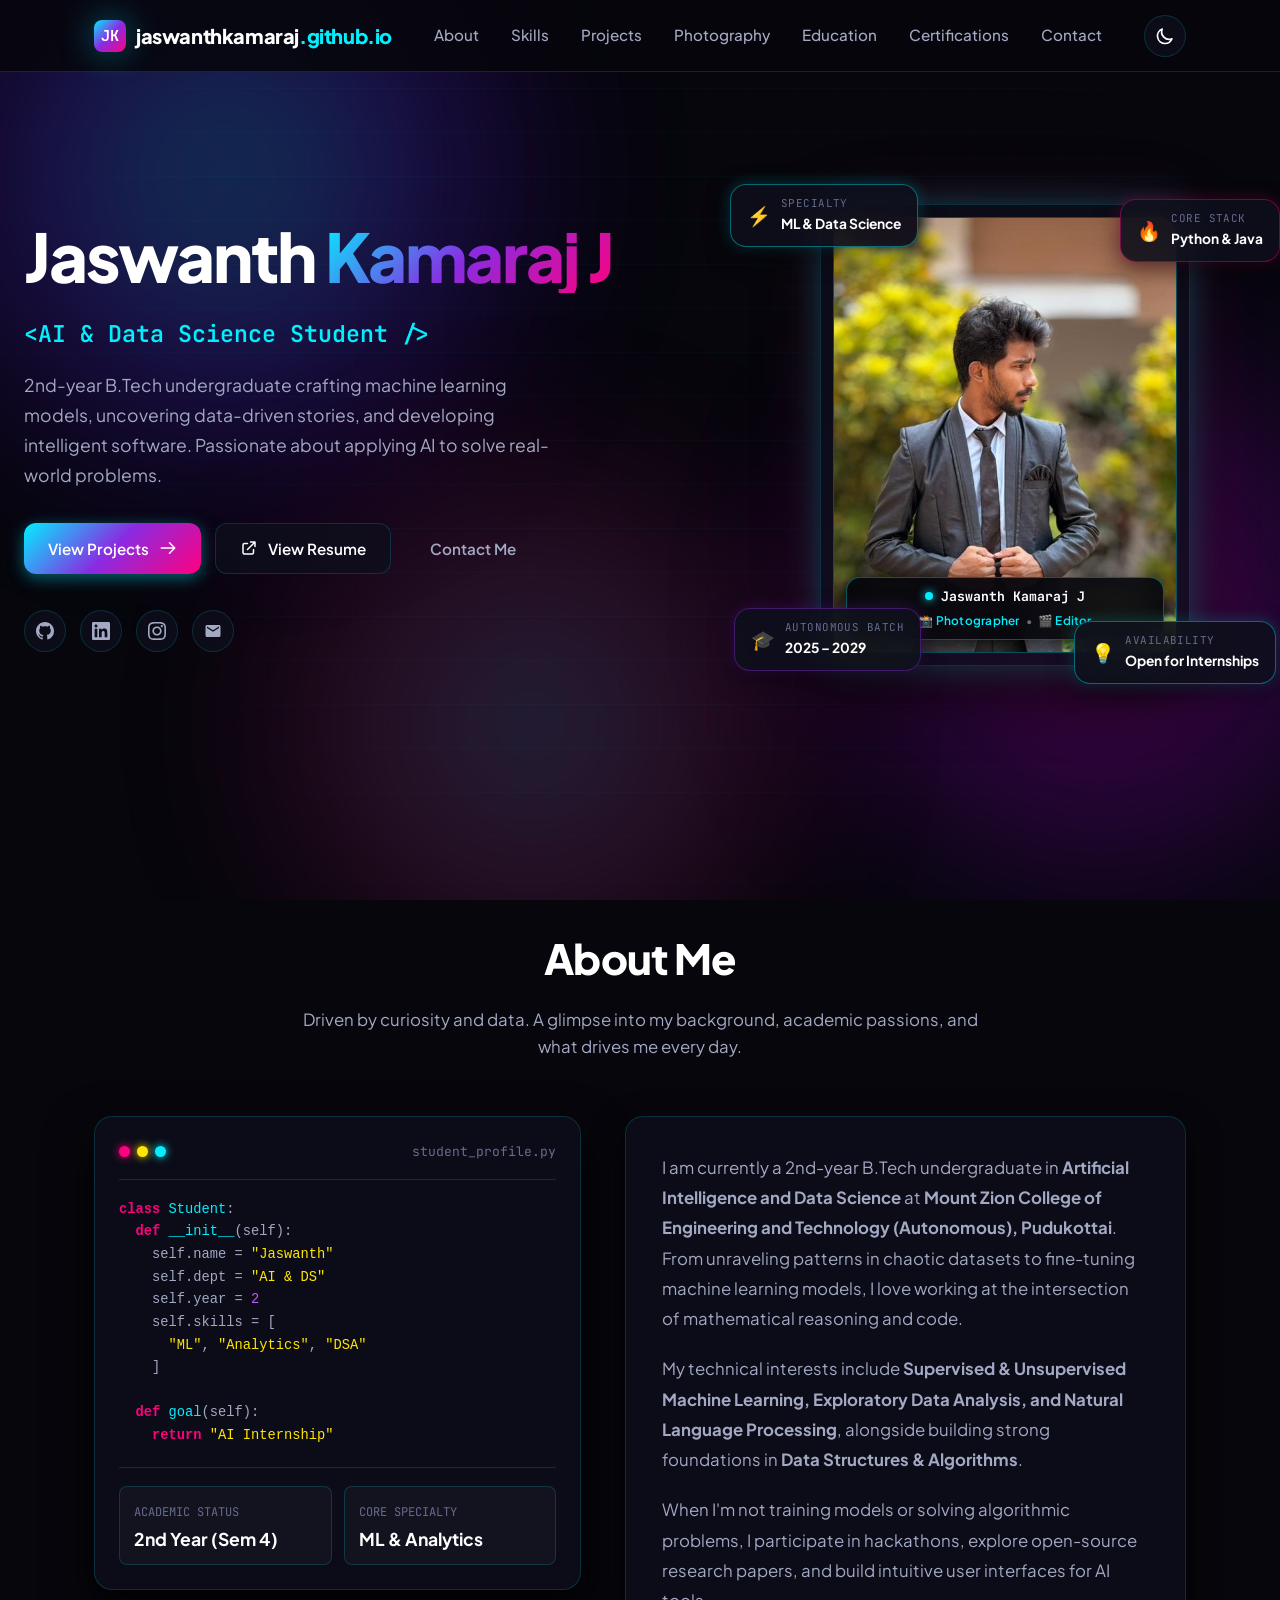
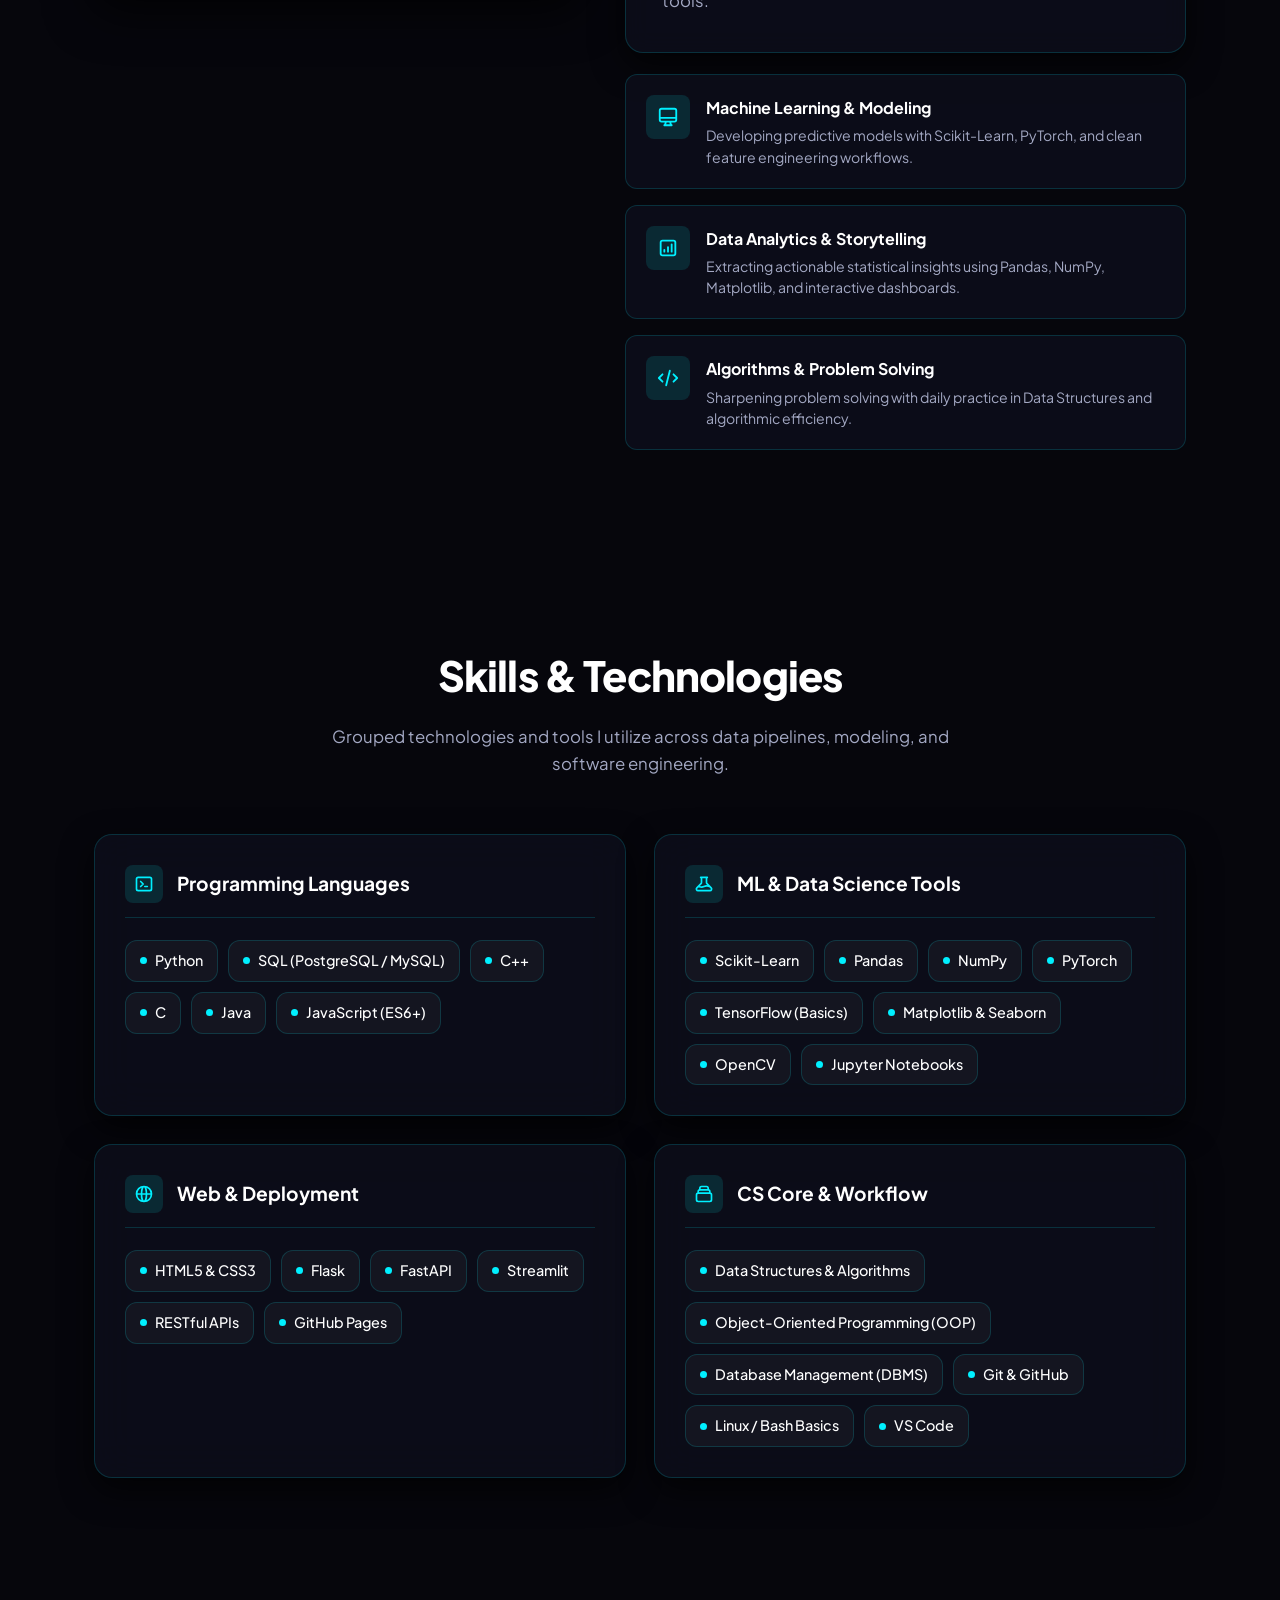
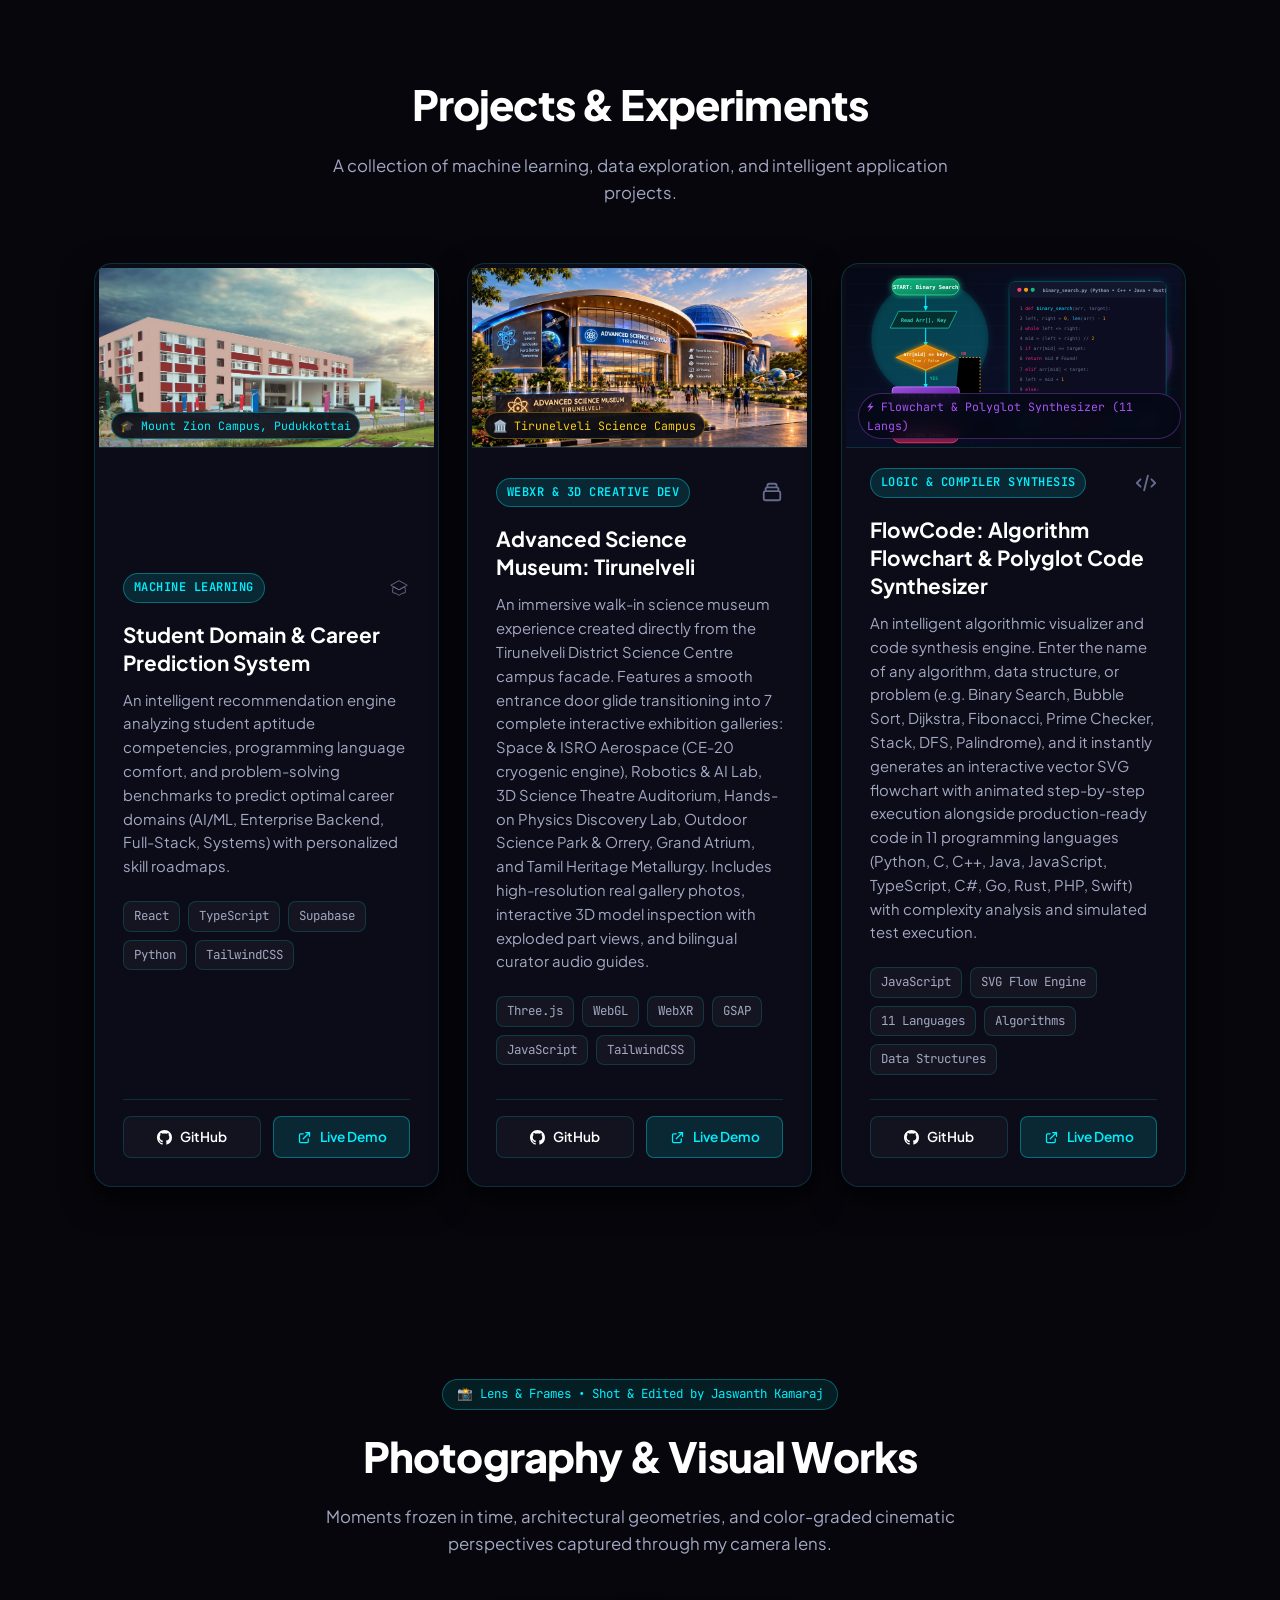
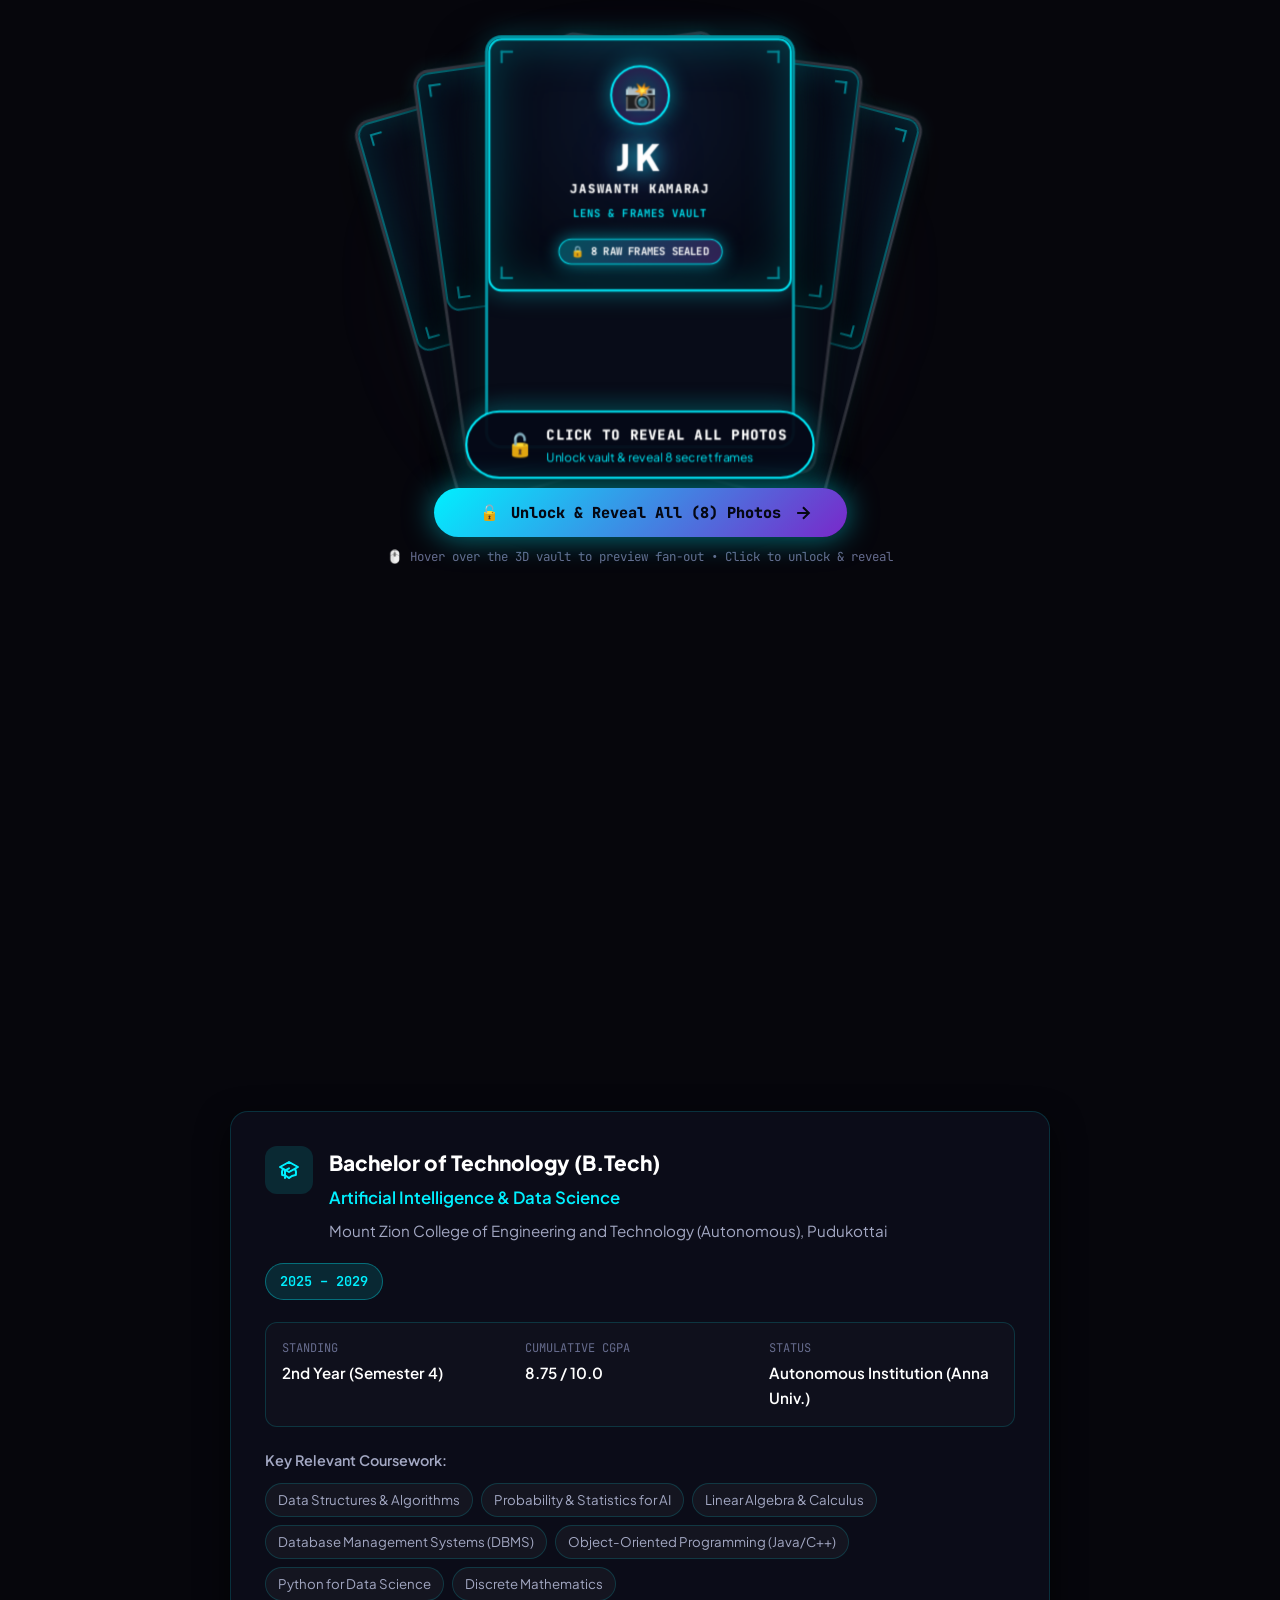
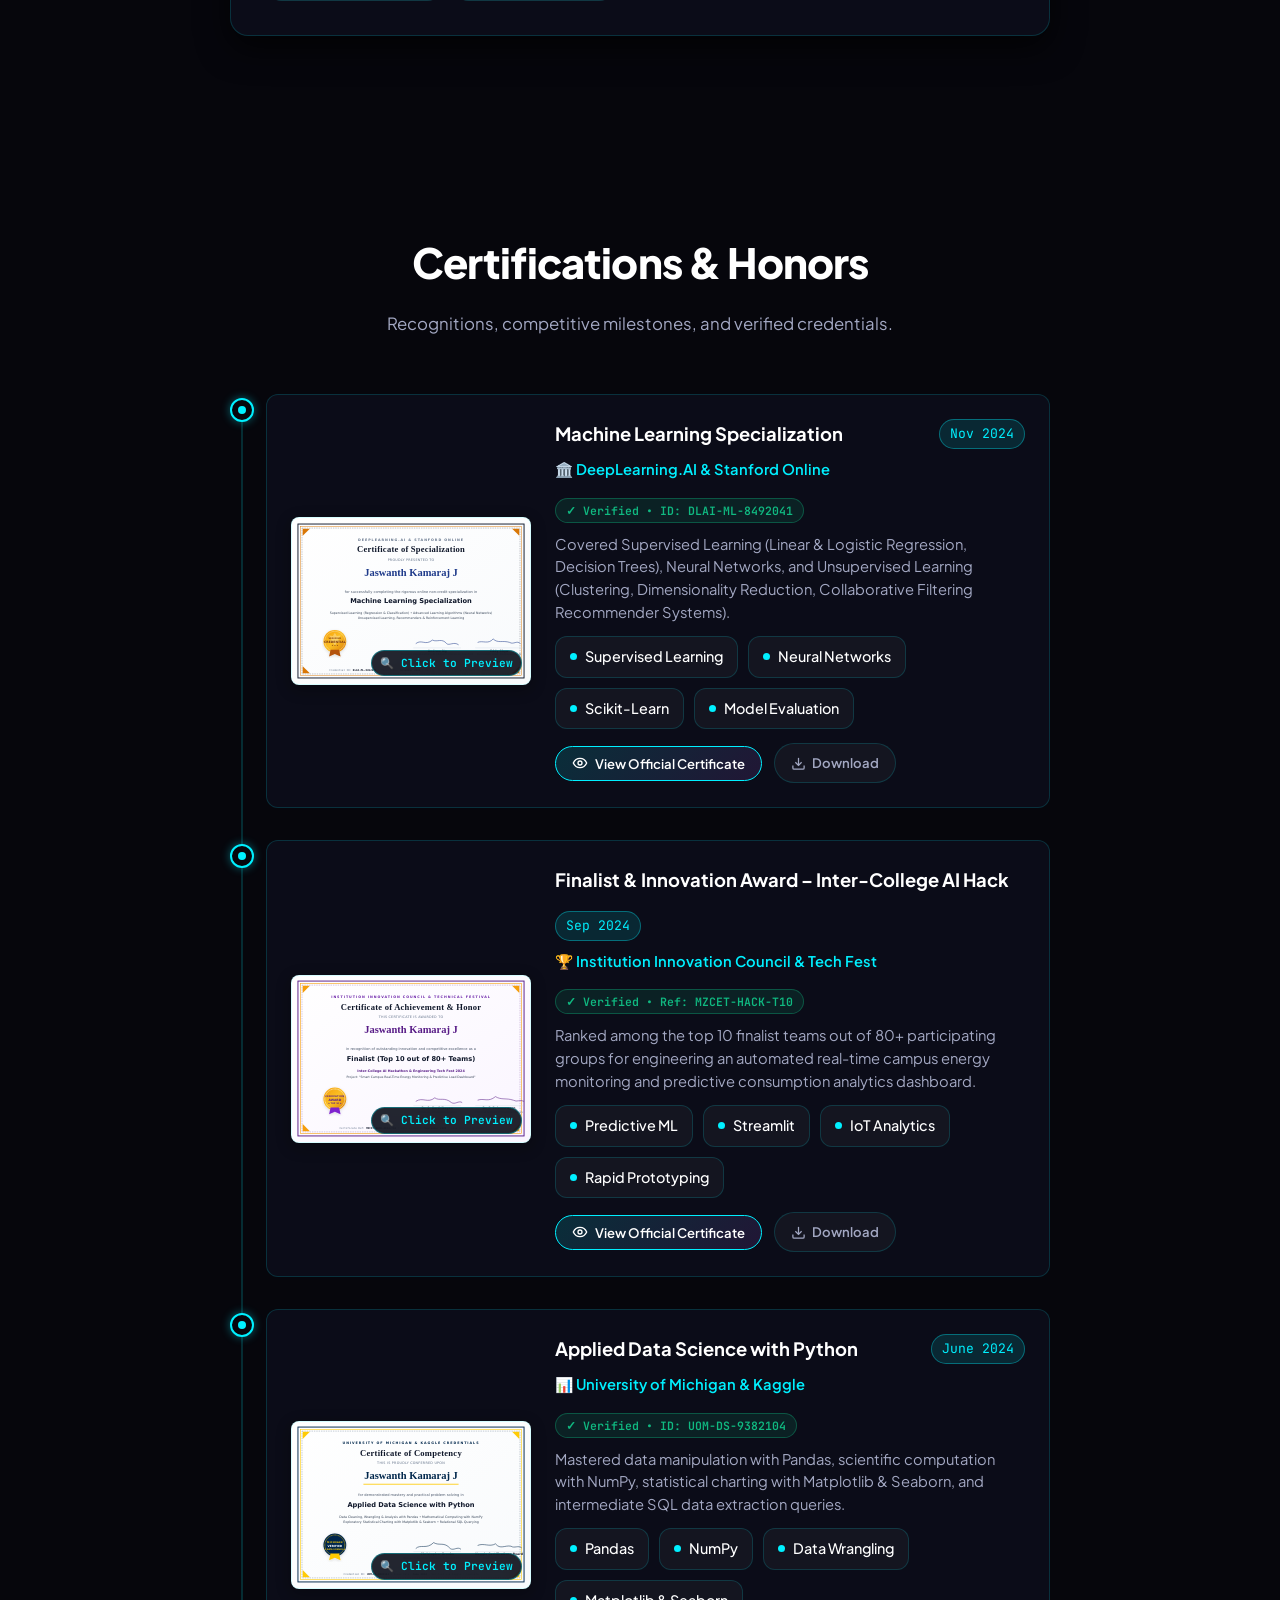
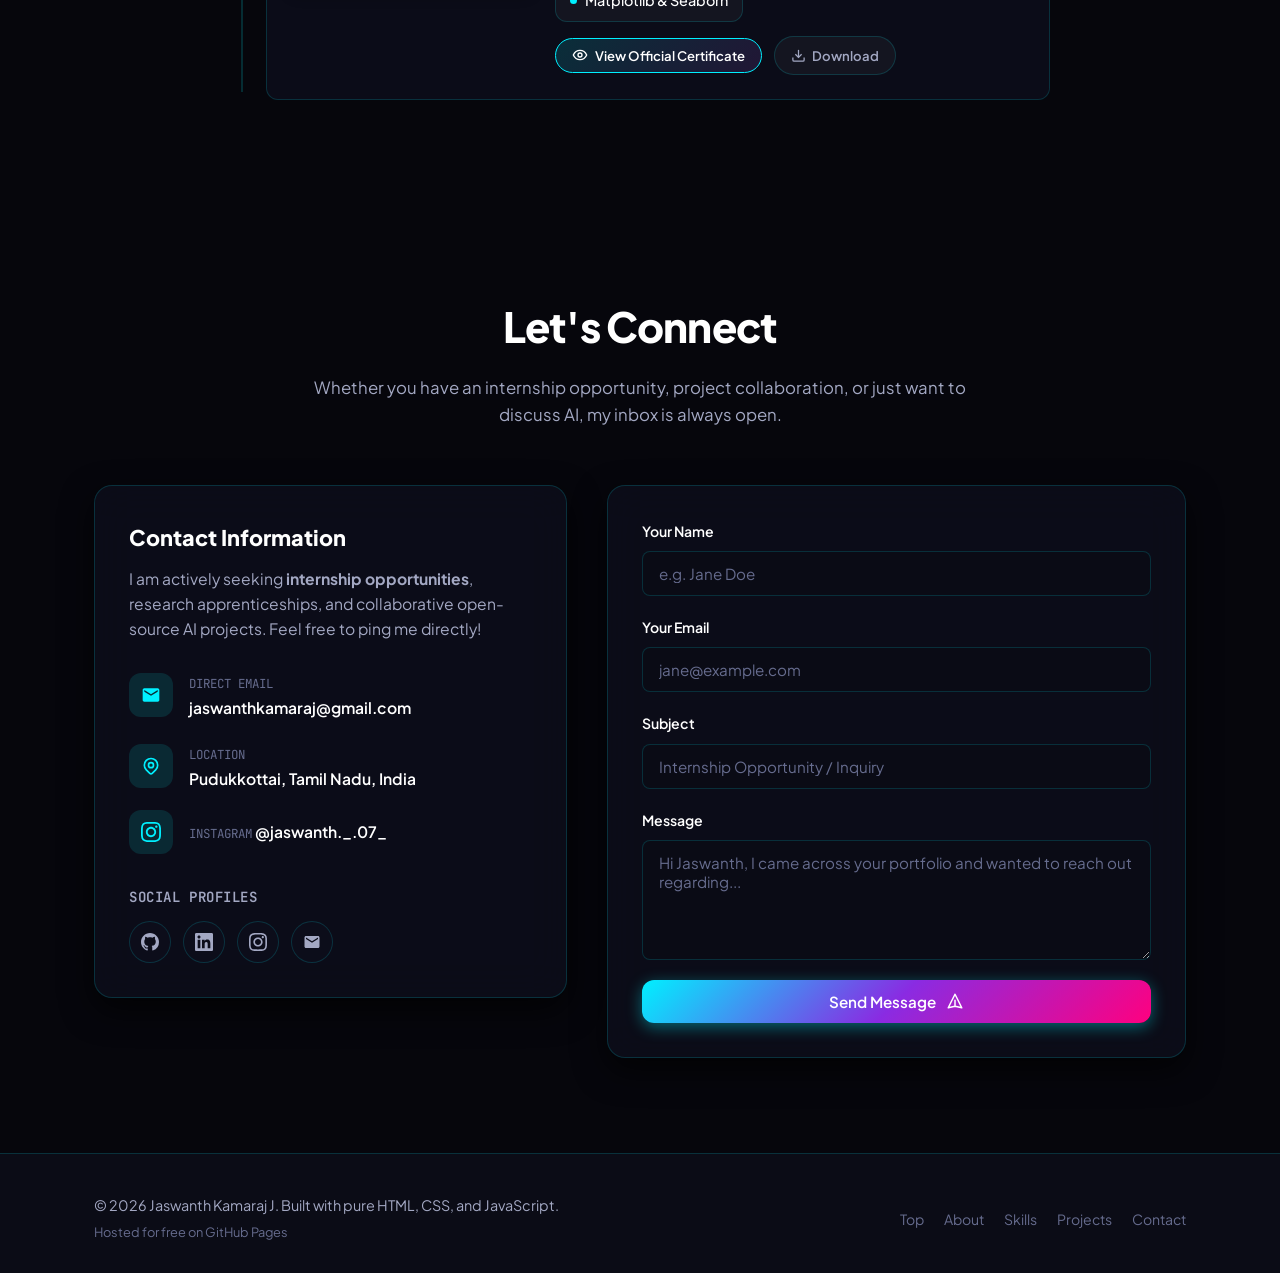
==== index.html @ 2cfa7772 "Update hero section: remove system online status tag and update profile badge to Python & Java" ====
<!DOCTYPE html>
<html lang="en" data-theme="dark">
<head>
  <!-- ===================================================================
       SEO & META INFORMATION
       <!-- EDIT: Update title, meta description, and author with your details -->
  <!-- =================================================================== -->
  <meta charset="UTF-8">
  <meta name="viewport" content="width=device-width, initial-scale=1.0">
  <meta http-equiv="X-UA-Compatible" content="ie=edge">

  <!-- EDIT: Change to your name and tagline -->
  <title>Jaswanth Kamaraj J | AI & Data Science Student Portfolio</title>
  <meta name="description" content="Portfolio of Jaswanth Kamaraj J, 2nd-year B.Tech Artificial Intelligence and Data Science student passionate about Machine Learning, Data Analytics, and Intelligent Software.">
  <meta name="keywords" content="AI, Data Science, Machine Learning, Portfolio, B.Tech Student, Python, Deep Learning, Jaswanth Kamaraj J">
  <meta name="author" content="Jaswanth Kamaraj J">

  <!-- Open Graph / Facebook / LinkedIn (Preview cards when shared) -->
  <meta property="og:type" content="website">
  <!-- EDIT: Replace with your actual GitHub Pages URL: https://<username>.github.io -->
  <meta property="og:url" content="https://jaswanthkamaraj.github.io/">
  <meta property="og:title" content="Jaswanth Kamaraj J | AI & Data Science Student Portfolio">
  <meta property="og:description" content="2nd-year B.Tech AI & Data Science student building machine learning models, exploratory data analytics, and intelligent solutions.">
  <meta property="og:image" content="favicon.svg">

  <!-- Twitter Card -->
  <meta name="twitter:card" content="summary_large_image">
  <meta name="twitter:title" content="Jaswanth Kamaraj J | AI & Data Science Student Portfolio">
  <meta name="twitter:description" content="2nd-year B.Tech AI & Data Science student portfolio featuring machine learning projects, skills, and coursework.">

  <!-- Favicon -->
  <link rel="icon" type="image/svg+xml" href="favicon.svg">

  <!-- Google Fonts: Plus Jakarta Sans & JetBrains Mono -->
  <link rel="preconnect" href="https://fonts.googleapis.com">
  <link rel="preconnect" href="https://fonts.gstatic.com" crossorigin>
  <link href="https://fonts.googleapis.com/css2?family=JetBrains+Mono:wght@400;500;600&family=Plus+Jakarta+Sans:wght@400;500;600;700;800&display=swap" rel="stylesheet">

  <!-- Custom Stylesheet -->
  <link rel="stylesheet" href="style.css">
</head>
<body>

  <!-- Ambient Cosmic Aurora Glow Mesh -->
  <div class="aurora-ambient-container" aria-hidden="true">
    <div class="aurora-orb aurora-orb-1"></div>
    <div class="aurora-orb aurora-orb-2"></div>
    <div class="aurora-orb aurora-orb-3"></div>
    <div class="cosmic-grid-overlay"></div>
  </div>

  <!-- ===================================================================
       STICKY NAVBAR
       =================================================================== -->
  <header class="header" id="navbar">
    <div class="container nav-container">
      <!-- Brand logo -->
      <a href="#hero" class="brand-logo" aria-label="Jaswanth Kamaraj Portfolio Home">
        <span class="brand-icon">JK</span>
        <span>jaswanthkamaraj<span class="brand-dot">.github.io</span></span>
      </a>

      <!-- Desktop Navigation Menu -->
      <nav>
        <ul class="nav-menu" id="navMenu">
          <li><a href="#about" class="nav-link">About</a></li>
          <li><a href="#skills" class="nav-link">Skills</a></li>
          <li><a href="#projects" class="nav-link">Projects</a></li>
          <li><a href="#photography" class="nav-link">Photography</a></li>
          <li><a href="#education" class="nav-link">Education</a></li>
          <li><a href="#certifications" class="nav-link">Certifications</a></li>
          <li><a href="#contact" class="nav-link">Contact</a></li>
        </ul>
      </nav>

      <!-- Theme Toggle & Mobile Hamburger -->
      <div class="nav-actions">
        <!-- Light / Dark Mode Toggle Button -->
        <button id="themeToggle" class="theme-toggle" aria-label="Toggle light or dark theme" title="Toggle theme">
          <!-- Moon Icon (Visible in dark mode) -->
          <svg class="icon-moon" xmlns="http://www.w3.org/2000/svg" fill="none" viewBox="0 0 24 24" stroke="currentColor">
            <path stroke-linecap="round" stroke-linejoin="round" stroke-width="2" d="M20.354 15.354A9 9 0 018.646 3.646 9.003 9.003 0 0012 21a9.003 9.003 0 008.354-5.646z" />
          </svg>
          <!-- Sun Icon (Visible in light mode) -->
          <svg class="icon-sun" xmlns="http://www.w3.org/2000/svg" fill="none" viewBox="0 0 24 24" stroke="currentColor">
            <path stroke-linecap="round" stroke-linejoin="round" stroke-width="2" d="M12 3v1m0 16v1m9-9h-1M4 12H3m15.364 6.364l-.707-.707M6.343 6.343l-.707-.707m12.728 0l-.707.707M6.343 17.657l-.707.707M16 12a4 4 0 11-8 0 4 4 0 018 0z" />
          </svg>
        </button>

        <!-- Mobile Menu Hamburger Button -->
        <button id="mobileMenuBtn" class="mobile-toggle" aria-label="Toggle navigation menu" aria-expanded="false">
          <svg xmlns="http://www.w3.org/2000/svg" fill="none" viewBox="0 0 24 24" stroke="currentColor">
            <path stroke-linecap="round" stroke-linejoin="round" stroke-width="2" d="M4 6h16M4 12h16m-7 6h7" />
          </svg>
        </button>
      </div>
    </div>
  </header>

  <!-- ===================================================================
       1. HERO SECTION
       =================================================================== -->
  <main>
    <section class="section hero" id="hero">
      <div class="container hero-grid">
        
        <!-- Left Column: Hero Content -->
        <div class="hero-content reveal">
          <!-- Greeting Header -->
          <div class="hero-name-group">
            <h1 class="hero-name">Jaswanth <span class="gradient-text">Kamaraj J</span></h1>
          </div>

          <!-- Tagline -->
          <p class="hero-tagline">&lt;AI &amp; Data Science Student /&gt;</p>

          <!-- EDIT: Short introductory text (2-3 lines) -->
          <p class="hero-desc">
            2nd-year B.Tech undergraduate crafting machine learning models, uncovering data-driven stories, and developing intelligent software. Passionate about applying AI to solve real-world problems.
          </p>

          <!-- Call to Action Buttons -->
          <div class="hero-actions">
            <a href="#projects" class="btn btn-primary">
              View Projects
              <svg xmlns="http://www.w3.org/2000/svg" fill="none" viewBox="0 0 24 24" stroke="currentColor">
                <path stroke-linecap="round" stroke-linejoin="round" stroke-width="2" d="M14 5l7 7m0 0l-7 7m7-7H3" />
              </svg>
            </a>

            <!-- Open resume directly in browser -->
            <a href="resume.pdf" class="btn btn-secondary" target="_blank" rel="noopener noreferrer">
              <svg xmlns="http://www.w3.org/2000/svg" fill="none" viewBox="0 0 24 24" stroke="currentColor">
                <path stroke-linecap="round" stroke-linejoin="round" stroke-width="2" d="M10 6H6a2 2 0 00-2 2v10a2 2 0 002 2h10a2 2 0 002-2v-4M14 4h6m0 0v6m0-6L10 14" />
              </svg>
              View Resume
            </a>

            <a href="#contact" class="btn btn-ghost">
              Contact Me
            </a>
          </div>

          <!-- Quick Social Links with Icons -->
          <div class="hero-socials">
            <!-- EDIT: Replace with your GitHub profile URL -->
            <a href="https://github.com/JaswanthKamaraj" target="_blank" rel="noopener noreferrer" class="social-link" title="GitHub Profile" aria-label="GitHub">
              <svg viewBox="0 0 24 24" fill="currentColor">
                <path d="M12 0C5.37 0 0 5.37 0 12c0 5.31 3.435 9.795 8.205 11.385.6.105.825-.255.825-.57 0-.285-.015-1.23-.015-2.235-3.015.555-3.795-.735-4.035-1.41-.135-.345-.72-1.41-1.23-1.695-.42-.225-1.02-.78-.015-.795.945-.015 1.62.87 1.845 1.23 1.08 1.815 2.805 1.305 3.495.99.105-.78.42-1.305.765-1.605-2.67-.3-5.46-1.335-5.46-5.925 0-1.305.465-2.385 1.23-3.225-.12-.3-.54-1.53.12-3.18 0 0 1.005-.315 3.3 1.23.96-.27 1.98-.405 3-.405s2.04.135 3 .405c2.295-1.56 3.3-1.23 3.3-1.23.66 1.65.24 2.88.12 3.18.765.84 1.23 1.905 1.23 3.225 0 4.605-2.805 5.625-5.475 5.925.435.375.81 1.095.81 2.22 0 1.605-.015 2.895-.015 3.3 0 .315.225.69.825.57A12.02 12.02 0 0024 12c0-6.63-5.37-12-12-12z"/>
              </svg>
            </a>

            <!-- EDIT: Replace with your LinkedIn profile URL -->
            <a href="https://linkedin.com/in/jaswanthkamaraj" target="_blank" rel="noopener noreferrer" class="social-link" title="LinkedIn Profile" aria-label="LinkedIn">
              <svg viewBox="0 0 24 24" fill="currentColor">
                <path d="M20.447 20.452h-3.554v-5.569c0-1.328-.027-3.037-1.852-3.037-1.853 0-2.136 1.445-2.136 2.939v5.667H9.351V9h3.414v1.561h.046c.477-.9 1.637-1.85 3.37-1.85 3.601 0 4.267 2.37 4.267 5.455v6.286zM5.337 7.433c-1.144 0-2.063-.926-2.063-2.065 0-1.138.92-2.063 2.063-2.063 1.14 0 2.064.925 2.064 2.063 0 1.139-.925 2.065-2.064 2.065zm1.782 13.019H3.555V9h3.564v11.452zM22.225 0H1.771C.792 0 0 .774 0 1.729v20.542C0 23.227.792 24 1.771 24h20.451c.979 0 1.778-.773 1.778-1.729V1.73C24 .774 23.205 0 22.225 0z"/>
              </svg>
            </a>

            <!-- Instagram Profile -->
            <a href="https://instagram.com/jaswanth._.07_" target="_blank" rel="noopener noreferrer" class="social-link" title="Instagram Profile" aria-label="Instagram">
              <svg viewBox="0 0 24 24" fill="currentColor">
                <path d="M12 2.163c3.204 0 3.584.012 4.85.07 3.252.148 4.771 1.691 4.919 4.919.058 1.265.069 1.645.069 4.849 0 3.205-.012 3.584-.069 4.849-.149 3.225-1.664 4.771-4.919 4.919-1.266.058-1.644.07-4.85.07-3.204 0-3.584-.012-4.849-.07-3.26-.149-4.771-1.699-4.919-4.92-.058-1.265-.07-1.644-.07-4.849 0-3.204.013-3.583.07-4.849.149-3.227 1.664-4.771 4.919-4.919 1.266-.057 1.645-.069 4.849-.069zm0-2.163c-3.259 0-3.667.014-4.947.072-4.358.2-6.78 2.618-6.98 6.98-.059 1.281-.073 1.689-.073 4.948 0 3.259.014 3.668.072 4.948.2 4.358 2.618 6.78 6.98 6.98 1.281.058 1.689.072 4.948.072 3.259 0 3.668-.014 4.948-.072 4.354-.2 6.782-2.618 6.979-6.98.059-1.28.073-1.689.073-4.948 0-3.259-.014-3.667-.072-4.947-.196-4.354-2.617-6.78-6.979-6.98-1.281-.059-1.69-.073-4.949-.073zm0 5.838c-3.403 0-6.162 2.759-6.162 6.162s2.759 6.163 6.162 6.163 6.162-2.759 6.162-6.163c0-3.403-2.759-6.162-6.162-6.162zm0 10.162c-2.209 0-4-1.79-4-4 0-2.209 1.791-4 4-4s4 1.791 4 4c0 2.21-1.791 4-4 4zm6.406-11.845c-.796 0-1.441.645-1.441 1.44s.645 1.44 1.441 1.44c.795 0 1.439-.645 1.439-1.44s-.644-1.44-1.439-1.44z"/>
              </svg>
            </a>

            <!-- Quick email link -->
            <a href="mailto:jaswanthkamaraj@gmail.com" class="social-link" title="Send Email" aria-label="Email">
              <svg viewBox="0 0 24 24" fill="currentColor">
                <path d="M20 4H4c-1.1 0-1.99.9-1.99 2L2 18c0 1.1.9 2 2 2h16c1.1 0 2-.9 2-2V6c0-1.1-.9-2-2-2zm0 4l-8 5-8-5V6l8 5 8-5v2z"/>
              </svg>
            </a>
          </div>
        </div>

        <!-- Right Column: 3D Portrait Showcase with Floating Badges -->
        <div class="hero-visual reveal reveal-delay-2">
          <div class="hero-showcase-container" id="heroShowcase">
            
            <!-- Floating Badge: Top Left -->
            <div class="floating-badge badge-top-left">
              <span class="badge-icon">⚡</span>
              <div class="badge-content">
                <span class="badge-sub">Specialty</span>
                <span class="badge-main">ML &amp; Data Science</span>
              </div>
            </div>

            <!-- Floating Badge: Top Right -->
            <div class="floating-badge badge-top-right">
              <span class="badge-icon">🔥</span>
              <div class="badge-content">
                <span class="badge-sub">Core Stack</span>
                <span class="badge-main">Python &amp; Java</span>
              </div>
            </div>

            <!-- Main 3D Portrait Card -->
            <div class="showcase-portrait-card spotlight-card" id="portraitCard">
              <div class="showcase-photo-frame">
                <img src="profile.jpg" alt="Jaswanth Kamaraj J" class="showcase-portrait-img" onerror="this.onerror=null; this.src='profile.svg';">
                <div class="cyber-scanline"></div>
                <div class="showcase-photo-overlay">
                  <div class="showcase-caption">
                    <div class="showcase-caption-top">
                      <span class="cyber-status-led"></span>
                      <span>Jaswanth Kamaraj J</span>
                    </div>
                    <div class="showcase-caption-roles">
                      <span>📸 Photographer</span>
                      <span class="role-dot">•</span>
                      <span>🎬 Editor</span>
                    </div>
                  </div>
                </div>
              </div>
            </div>

            <!-- Floating Badge: Bottom Left -->
            <div class="floating-badge badge-bottom-left">
              <span class="badge-icon">🎓</span>
              <div class="badge-content">
                <span class="badge-sub">Autonomous Batch</span>
                <span class="badge-main">2025 – 2029</span>
              </div>
            </div>

            <!-- Floating Badge: Bottom Right -->
            <div class="floating-badge badge-bottom-right">
              <span class="badge-icon">💡</span>
              <div class="badge-content">
                <span class="badge-sub">Availability</span>
                <span class="badge-main">Open for Internships</span>
              </div>
            </div>

          </div>
        </div>

      </div>
    </section>

    <!-- ===================================================================
         2. ABOUT SECTION
         =================================================================== -->
    <section class="section" id="about">
      <div class="container">
        
        <div class="section-header reveal">
          <h2 class="section-title">About Me</h2>
          <p class="section-subtitle">Driven by curiosity and data. A glimpse into my background, academic passions, and what drives me every day.</p>
        </div>

        <div class="about-grid">
          <!-- Left: Interactive AI Terminal & Academic Profile -->
          <div class="about-terminal-card spotlight-card reveal">
            <div class="card-topbar">
              <div class="card-dots">
                <span></span>
                <span></span>
                <span></span>
              </div>
              <span class="card-title-bar">student_profile.py</span>
            </div>

            <!-- Stylized Code Snippet -->
            <pre class="code-preview"><code><span class="keyword">class</span> <span class="function">Student</span>:
  <span class="keyword">def</span> <span class="function">__init__</span>(self):
    self.name = <span class="string">"Jaswanth"</span>
    self.dept = <span class="string">"AI &amp; DS"</span>
    self.year = <span class="number">2</span>
    self.skills = [
      <span class="string">"ML"</span>, <span class="string">"Analytics"</span>, <span class="string">"DSA"</span>
    ]
  
  <span class="keyword">def</span> <span class="function">goal</span>(self):
    <span class="keyword">return</span> <span class="string">"AI Internship"</span></code></pre>

            <!-- Quick Metrics Grid -->
            <div class="quick-stats-grid">
              <div class="quick-stat-box">
                <span class="stat-label">Academic Status</span>
                <p class="stat-value">2nd Year (Sem 4)</p>
              </div>
              <div class="quick-stat-box">
                <span class="stat-label">Core Specialty</span>
                <p class="stat-value">ML &amp; Analytics</p>
              </div>
            </div>
          </div>

          <!-- Right: Narrative Content -->
          <div class="about-content-col">
            <div class="about-card spotlight-card reveal reveal-delay-1">
              <p class="about-text">
                I am currently a 2nd-year B.Tech undergraduate in <strong>Artificial Intelligence and Data Science</strong> at <strong>Mount Zion College of Engineering and Technology (Autonomous), Pudukottai</strong>. From unraveling patterns in chaotic datasets to fine-tuning machine learning models, I love working at the intersection of mathematical reasoning and code.
              </p>
              <p class="about-text">
                My technical interests include <strong>Supervised & Unsupervised Machine Learning, Exploratory Data Analysis, and Natural Language Processing</strong>, alongside building strong foundations in <strong>Data Structures & Algorithms</strong>.
              </p>
              <p class="about-text">
                When I'm not training models or solving algorithmic problems, I participate in hackathons, explore open-source research papers, and build intuitive user interfaces for AI tools.
              </p>
            </div>

          <!-- Right: Key Focus Highlights -->
          <div class="about-highlights reveal reveal-delay-2">
            
            <div class="highlight-box spotlight-card">
              <div class="highlight-icon">
                <svg xmlns="http://www.w3.org/2000/svg" fill="none" viewBox="0 0 24 24" stroke="currentColor">
                  <path stroke-linecap="round" stroke-linejoin="round" stroke-width="2" d="M9.75 17L9 20l-1 1h8l-1-1-.75-3M3 13h18M5 17h14a2 2 0 002-2V5a2 2 0 00-2-2H5a2 2 0 00-2 2v10a2 2 0 002 2z" />
                </svg>
              </div>
              <div>
                <h3 class="highlight-title">Machine Learning & Modeling</h3>
                <p class="highlight-desc">Developing predictive models with Scikit-Learn, PyTorch, and clean feature engineering workflows.</p>
              </div>
            </div>

            <div class="highlight-box spotlight-card">
              <div class="highlight-icon">
                <svg xmlns="http://www.w3.org/2000/svg" fill="none" viewBox="0 0 24 24" stroke="currentColor">
                  <path stroke-linecap="round" stroke-linejoin="round" stroke-width="2" d="M16 8v8m-4-5v5m-4-2v2m-2 4h12a2 2 0 002-2V6a2 2 0 00-2-2H6a2 2 0 00-2 2v12a2 2 0 002 2z" />
                </svg>
              </div>
              <div>
                <h3 class="highlight-title">Data Analytics & Storytelling</h3>
                <p class="highlight-desc">Extracting actionable statistical insights using Pandas, NumPy, Matplotlib, and interactive dashboards.</p>
              </div>
            </div>

            <div class="highlight-box spotlight-card">
              <div class="highlight-icon">
                <svg xmlns="http://www.w3.org/2000/svg" fill="none" viewBox="0 0 24 24" stroke="currentColor">
                  <path stroke-linecap="round" stroke-linejoin="round" stroke-width="2" d="M10 20l4-16m4 4l4 4-4 4M6 16l-4-4 4-4" />
                </svg>
              </div>
              <div>
                <h3 class="highlight-title">Algorithms & Problem Solving</h3>
                <p class="highlight-desc">Sharpening problem solving with daily practice in Data Structures and algorithmic efficiency.</p>
              </div>
            </div>

          </div>
        </div>
      </div>

      </div>
    </section>

    <!-- ===================================================================
         3. SKILLS SECTION (Grouped badges, progress-free)
         =================================================================== -->
    <section class="section" id="skills">
      <div class="container">
        
        <div class="section-header reveal">
          <h2 class="section-title">Skills & Technologies</h2>
          <p class="section-subtitle">Grouped technologies and tools I utilize across data pipelines, modeling, and software engineering.</p>
        </div>

        <div class="skills-grid">
          
          <!-- Category 1: Programming Languages -->
          <div class="skill-category-card spotlight-card reveal">
            <div class="category-header">
              <div class="category-icon">
                <svg xmlns="http://www.w3.org/2000/svg" fill="none" viewBox="0 0 24 24" stroke="currentColor">
                  <path stroke-linecap="round" stroke-linejoin="round" stroke-width="2" d="M8 9l3 3-3 3m5 0h3M5 20h14a2 2 0 002-2V6a2 2 0 00-2-2H5a2 2 0 00-2 2v12a2 2 0 002 2z" />
                </svg>
              </div>
              <h3 class="category-title">Programming Languages</h3>
            </div>
            <!-- EDIT: Add or remove language badges -->
            <div class="skill-badges">
              <span class="skill-badge"><span class="skill-dot"></span>Python</span>
              <span class="skill-badge"><span class="skill-dot"></span>SQL (PostgreSQL / MySQL)</span>
              <span class="skill-badge"><span class="skill-dot"></span>C++</span>
              <span class="skill-badge"><span class="skill-dot"></span>C</span>
              <span class="skill-badge"><span class="skill-dot"></span>Java</span>
              <span class="skill-badge"><span class="skill-dot"></span>JavaScript (ES6+)</span>
            </div>
          </div>

          <!-- Category 2: ML & Data Tools -->
          <div class="skill-category-card spotlight-card reveal reveal-delay-1">
            <div class="category-header">
              <div class="category-icon">
                <svg xmlns="http://www.w3.org/2000/svg" fill="none" viewBox="0 0 24 24" stroke="currentColor">
                  <path stroke-linecap="round" stroke-linejoin="round" stroke-width="2" d="M19.428 15.428a2 2 0 00-1.022-.547l-2.387-.477a6 6 0 00-3.86.517l-.318.158a6 6 0 01-3.86.517L6.05 15.21a2 2 0 00-1.806.547M8 4h8l-1 1v5.172a2 2 0 00.586 1.414l5 5c1.26 1.26.367 3.414-1.415 3.414H4.828c-1.782 0-2.674-2.154-1.414-3.414l5-5A2 2 0 009 10.172V5L8 4z" />
                </svg>
              </div>
              <h3 class="category-title">ML & Data Science Tools</h3>
            </div>
            <!-- EDIT: Add or remove ML/Data tool badges -->
            <div class="skill-badges">
              <span class="skill-badge"><span class="skill-dot"></span>Scikit-Learn</span>
              <span class="skill-badge"><span class="skill-dot"></span>Pandas</span>
              <span class="skill-badge"><span class="skill-dot"></span>NumPy</span>
              <span class="skill-badge"><span class="skill-dot"></span>PyTorch</span>
              <span class="skill-badge"><span class="skill-dot"></span>TensorFlow (Basics)</span>
              <span class="skill-badge"><span class="skill-dot"></span>Matplotlib & Seaborn</span>
              <span class="skill-badge"><span class="skill-dot"></span>OpenCV</span>
              <span class="skill-badge"><span class="skill-dot"></span>Jupyter Notebooks</span>
            </div>
          </div>

          <!-- Category 3: Web & Development -->
          <div class="skill-category-card spotlight-card reveal reveal-delay-2">
            <div class="category-header">
              <div class="category-icon">
                <svg xmlns="http://www.w3.org/2000/svg" fill="none" viewBox="0 0 24 24" stroke="currentColor">
                  <path stroke-linecap="round" stroke-linejoin="round" stroke-width="2" d="M21 12a9 9 0 01-9 9m9-9a9 9 0 00-9-9m9 9H3m9 9a9 9 0 01-9-9m9 9c1.657 0 3-4.03 3-9s-1.343-9-3-9m0 18c-1.657 0-3-4.03-3-9s1.343-9 3-9m-9 9a9 9 0 019-9" />
                </svg>
              </div>
              <h3 class="category-title">Web & Deployment</h3>
            </div>
            <!-- EDIT: Add or remove Web badges -->
            <div class="skill-badges">
              <span class="skill-badge"><span class="skill-dot"></span>HTML5 & CSS3</span>
              <span class="skill-badge"><span class="skill-dot"></span>Flask</span>
              <span class="skill-badge"><span class="skill-dot"></span>FastAPI</span>
              <span class="skill-badge"><span class="skill-dot"></span>Streamlit</span>
              <span class="skill-badge"><span class="skill-dot"></span>RESTful APIs</span>
              <span class="skill-badge"><span class="skill-dot"></span>GitHub Pages</span>
            </div>
          </div>

          <!-- Category 4: CS Core & Other Tools -->
          <div class="skill-category-card spotlight-card reveal reveal-delay-3">
            <div class="category-header">
              <div class="category-icon">
                <svg xmlns="http://www.w3.org/2000/svg" fill="none" viewBox="0 0 24 24" stroke="currentColor">
                  <path stroke-linecap="round" stroke-linejoin="round" stroke-width="2" d="M19 11H5m14 0a2 2 0 012 2v6a2 2 0 01-2 2H5a2 2 0 01-2-2v-6a2 2 0 012-2m14 0V9a2 2 0 00-2-2M5 11V9a2 2 0 012-2m0 0V5a2 2 0 012-2h6a2 2 0 012 2v2M7 7h10" />
                </svg>
              </div>
              <h3 class="category-title">CS Core & Workflow</h3>
            </div>
            <!-- EDIT: Add or remove Core badges -->
            <div class="skill-badges">
              <span class="skill-badge"><span class="skill-dot"></span>Data Structures & Algorithms</span>
              <span class="skill-badge"><span class="skill-dot"></span>Object-Oriented Programming (OOP)</span>
              <span class="skill-badge"><span class="skill-dot"></span>Database Management (DBMS)</span>
              <span class="skill-badge"><span class="skill-dot"></span>Git & GitHub</span>
              <span class="skill-badge"><span class="skill-dot"></span>Linux / Bash Basics</span>
              <span class="skill-badge"><span class="skill-dot"></span>VS Code</span>
            </div>
          </div>

        </div>

      </div>
    </section>

    <!-- ===================================================================
         4. PROJECTS SECTION (Card Grid with GitHub & Live Demo buttons)
         =================================================================== -->
    <section class="section" id="projects">
      <div class="container">
        
        <div class="section-header reveal">
          <h2 class="section-title">Projects & Experiments</h2>
          <p class="section-subtitle">A collection of machine learning, data exploration, and intelligent application projects.</p>
        </div>

        <div class="projects-grid">
          
          <!-- Project 1: Student Prediction Project -->
          <article class="project-card spotlight-card reveal" style="overflow: hidden;">
            <div style="margin: -24px -24px 20px -24px; position: relative; height: 180px; overflow: hidden; border-bottom: 1px solid var(--border-color);">
              <img src="mount-zion-college.webp" alt="Mount Zion College of Engineering and Technology Campus, Pudukkottai" style="width: 100%; height: 100%; object-fit: cover; object-position: center 38%;">
              <span style="position: absolute; bottom: 8px; left: 12px; font-family: var(--font-mono); font-size: 0.72rem; color: #00f0ff; background: rgba(5,8,20,0.85); backdrop-filter: blur(8px); padding: 3px 8px; border-radius: 9999px; border: 1px solid rgba(0,240,255,0.35);">
                🎓 Mount Zion Campus, Pudukkottai
              </span>
            </div>
            <div>
              <div class="project-top">
                <span class="project-type">Machine Learning</span>
                <span class="project-icon">
                  <svg xmlns="http://www.w3.org/2000/svg" fill="none" viewBox="0 0 24 24" stroke="currentColor">
                    <path d="M12 14l9-5-9-5-9 5 9 5z" />
                    <path d="M12 14l6.16-3.422a12.083 12.083 0 01.665 6.479A11.952 11.952 0 0012 20.055a11.952 11.952 0 00-6.824-2.998 12.078 12.078 0 01.665-6.479L12 14z" />
                  </svg>
                </span>
              </div>

              <h3 class="project-title">Student Domain &amp; Career Prediction System</h3>

              <p class="project-desc">
                An intelligent recommendation engine analyzing student aptitude competencies, programming language comfort, and problem-solving benchmarks to predict optimal career domains (AI/ML, Enterprise Backend, Full-Stack, Systems) with personalized skill roadmaps.
              </p>

              <!-- Tech Stack Tags -->
              <div class="project-tags">
                <span class="project-tag">React</span>
                <span class="project-tag">TypeScript</span>
                <span class="project-tag">Supabase</span>
                <span class="project-tag">Python</span>
                <span class="project-tag">TailwindCSS</span>
              </div>
            </div>

            <!-- Action Buttons: GitHub & Demo -->
            <div class="project-actions">
              <a href="https://github.com/JaswanthKamaraj/student-domain-prediction" target="_blank" rel="noopener noreferrer" class="btn-project" aria-label="View source code on GitHub">
                <svg viewBox="0 0 24 24" fill="currentColor">
                  <path d="M12 0C5.37 0 0 5.37 0 12c0 5.31 3.435 9.795 8.205 11.385.6.105.825-.255.825-.57 0-.285-.015-1.23-.015-2.235-3.015.555-3.795-.735-4.035-1.41-.135-.345-.72-1.41-1.23-1.695-.42-.225-1.02-.78-.015-.795.945-.015 1.62.87 1.845 1.23 1.08 1.815 2.805 1.305 3.495.99.105-.78.42-1.305.765-1.605-2.67-.3-5.46-1.335-5.46-5.925 0-1.305.465-2.385 1.23-3.225-.12-.3-.54-1.53.12-3.18 0 0 1.005-.315 3.3 1.23.96-.27 1.98-.405 3-.405s2.04.135 3 .405c2.295-1.56 3.3-1.23 3.3-1.23.66 1.65.24 2.88.12 3.18.765.84 1.23 1.905 1.23 3.225 0 4.605-2.805 5.625-5.475 5.925.435.375.81 1.095.81 2.22 0 1.605-.015 2.895-.015 3.3 0 .315.225.69.825.57A12.02 12.02 0 0024 12c0-6.63-5.37-12-12-12z"/>
                </svg>
                GitHub
              </a>

              <a href="https://pridiction-model.vercel.app/" target="_blank" rel="noopener noreferrer" class="btn-project demo" aria-label="View live demo on Vercel">
                <svg xmlns="http://www.w3.org/2000/svg" fill="none" viewBox="0 0 24 24" stroke="currentColor">
                  <path stroke-linecap="round" stroke-linejoin="round" stroke-width="2" d="M10 6H6a2 2 0 00-2 2v10a2 2 0 002 2h10a2 2 0 002-2v-4M14 4h6m0 0v6m0-6L10 14" />
                </svg>
                Live Demo
              </a>
            </div>
          </article>

          <!-- Project 2: WebXR / Advanced Science Museum -->
          <article class="project-card spotlight-card reveal reveal-delay-1" style="overflow: hidden;">
            <div style="margin: -24px -24px 20px -24px; position: relative; height: 180px; overflow: hidden; border-bottom: 1px solid var(--border-color);">
              <img src="advanced-science-museum.jpg" alt="Advanced Science Museum Tirunelveli Campus" style="width: 100%; height: 100%; object-fit: cover;">
              <span style="position: absolute; bottom: 8px; left: 12px; font-family: var(--font-mono); font-size: 0.72rem; color: #facc15; background: rgba(5,8,20,0.85); backdrop-filter: blur(8px); padding: 3px 8px; border-radius: 9999px; border: 1px solid rgba(250,204,21,0.35);">
                🏛️ Tirunelveli Science Campus
              </span>
            </div>
            <div>
              <div class="project-top">
                <span class="project-type">WebXR &amp; 3D Creative Dev</span>
                <span class="project-icon">
                  <svg xmlns="http://www.w3.org/2000/svg" fill="none" viewBox="0 0 24 24" stroke="currentColor">
                    <path stroke-linecap="round" stroke-linejoin="round" stroke-width="2" d="M19 11H5m14 0a2 2 0 012 2v6a2 2 0 01-2 2H5a2 2 0 01-2-2v-6a2 2 0 012-2m14 0V9a2 2 0 00-2-2M5 11V9a2 2 0 012-2m0 0V5a2 2 0 012-2h6a2 2 0 012 2v2M7 7h10" />
                  </svg>
                </span>
              </div>

              <h3 class="project-title">Advanced Science Museum: Tirunelveli</h3>

              <p class="project-desc">
                An immersive walk-in science museum experience created directly from the Tirunelveli District Science Centre campus facade. Features a smooth entrance door glide transitioning into 7 complete interactive exhibition galleries: Space &amp; ISRO Aerospace (CE-20 cryogenic engine), Robotics &amp; AI Lab, 3D Science Theatre Auditorium, Hands-on Physics Discovery Lab, Outdoor Science Park &amp; Orrery, Grand Atrium, and Tamil Heritage Metallurgy. Includes high-resolution real gallery photos, interactive 3D model inspection with exploded part views, and bilingual curator audio guides.
              </p>

              <!-- Tech Stack Tags -->
              <div class="project-tags">
                <span class="project-tag">Three.js</span>
                <span class="project-tag">WebGL</span>
                <span class="project-tag">WebXR</span>
                <span class="project-tag">GSAP</span>
                <span class="project-tag">JavaScript</span>
                <span class="project-tag">TailwindCSS</span>
              </div>
            </div>

            <!-- Action Buttons: GitHub & Demo -->
            <div class="project-actions">
              <a href="https://github.com/JaswanthKamaraj" target="_blank" rel="noopener noreferrer" class="btn-project" aria-label="View source code on GitHub">
                <svg viewBox="0 0 24 24" fill="currentColor">
                  <path d="M12 0C5.37 0 0 5.37 0 12c0 5.31 3.435 9.795 8.205 11.385.6.105.825-.255.825-.57 0-.285-.015-1.23-.015-2.235-3.015.555-3.795-.735-4.035-1.41-.135-.345-.72-1.41-1.23-1.695-.42-.225-1.02-.78-.015-.795.945-.015 1.62.87 1.845 1.23 1.08 1.815 2.805 1.305 3.495.99.105-.78.42-1.305.765-1.605-2.67-.3-5.46-1.335-5.46-5.925 0-1.305.465-2.385 1.23-3.225-.12-.3-.54-1.53.12-3.18 0 0 1.005-.315 3.3 1.23.96-.27 1.98-.405 3-.405s2.04.135 3 .405c2.295-1.56 3.3-1.23 3.3-1.23.66 1.65.24 2.88.12 3.18.765.84 1.23 1.905 1.23 3.225 0 4.605-2.805 5.625-5.475 5.925.435.375.81 1.095.81 2.22 0 1.605-.015 2.895-.015 3.3 0 .315.225.69.825.57A12.02 12.02 0 0024 12c0-6.63-5.37-12-12-12z"/>
                </svg>
                GitHub
              </a>

              <a href="./nexus-museum/index.html" target="_blank" rel="noopener noreferrer" class="btn-project demo" aria-label="Enter Advanced Science Museum 360 Photorealistic Tour">
                <svg xmlns="http://www.w3.org/2000/svg" fill="none" viewBox="0 0 24 24" stroke="currentColor">
                  <path stroke-linecap="round" stroke-linejoin="round" stroke-width="2" d="M10 6H6a2 2 0 00-2 2v10a2 2 0 002 2h10a2 2 0 002-2v-4M14 4h6m0 0v6m0-6L10 14" />
                </svg>
                Live Demo
              </a>
            </div>
          </article>

          <!-- Project 3: FlowCode: Algorithm Flowchart & Polyglot Code Synthesizer -->
          <article class="project-card spotlight-card reveal reveal-delay-2" style="overflow: hidden;">
            <div style="margin: -24px -24px 20px -24px; position: relative; height: 180px; overflow: hidden; border-bottom: 1px solid var(--border-color);">
              <img src="flowchart-banner.svg" alt="FlowCode Interactive Flowchart and Polyglot Code Synthesizer" style="width: 100%; height: 100%; object-fit: cover;">
              <span style="position: absolute; bottom: 8px; left: 12px; font-family: var(--font-mono); font-size: 0.72rem; color: #a855f7; background: rgba(5,8,20,0.85); backdrop-filter: blur(8px); padding: 3px 8px; border-radius: 9999px; border: 1px solid rgba(168,85,247,0.35);">
                ⚡ Flowchart &amp; Polyglot Synthesizer (11 Langs)
              </span>
            </div>
            <div>
              <div class="project-top">
                <span class="project-type">Logic &amp; Compiler Synthesis</span>
                <span class="project-icon">
                  <svg xmlns="http://www.w3.org/2000/svg" fill="none" viewBox="0 0 24 24" stroke="currentColor">
                    <path stroke-linecap="round" stroke-linejoin="round" stroke-width="2" d="M10 20l4-16m4 4l4 4-4 4M6 16l-4-4 4-4" />
                  </svg>
                </span>
              </div>

              <h3 class="project-title">FlowCode: Algorithm Flowchart &amp; Polyglot Code Synthesizer</h3>

              <p class="project-desc">
                An intelligent algorithmic visualizer and code synthesis engine. Enter the name of any algorithm, data structure, or problem (e.g. Binary Search, Bubble Sort, Dijkstra, Fibonacci, Prime Checker, Stack, DFS, Palindrome), and it instantly generates an interactive vector SVG flowchart with animated step-by-step execution alongside production-ready code in 11 programming languages (Python, C, C++, Java, JavaScript, TypeScript, C#, Go, Rust, PHP, Swift) with complexity analysis and simulated test execution.
              </p>

              <!-- Tech Stack Tags -->
              <div class="project-tags">
                <span class="project-tag">JavaScript</span>
                <span class="project-tag">SVG Flow Engine</span>
                <span class="project-tag">11 Languages</span>
                <span class="project-tag">Algorithms</span>
                <span class="project-tag">Data Structures</span>
              </div>
            </div>

            <!-- Action Buttons: GitHub & Demo -->
            <div class="project-actions">
              <a href="https://github.com/JaswanthKamaraj" target="_blank" rel="noopener noreferrer" class="btn-project" aria-label="View source code on GitHub">
                <svg viewBox="0 0 24 24" fill="currentColor">
                  <path d="M12 0C5.37 0 0 5.37 0 12c0 5.31 3.435 9.795 8.205 11.385.6.105.825-.255.825-.57 0-.285-.015-1.23-.015-2.235-3.015.555-3.795-.735-4.035-1.41-.135-.345-.72-1.41-1.23-1.695-.42-.225-1.02-.78-.015-.795.945-.015 1.62.87 1.845 1.23 1.08 1.815 2.805 1.305 3.495.99.105-.78.42-1.305.765-1.605-2.67-.3-5.46-1.335-5.46-5.925 0-1.305.465-2.385 1.23-3.225-.12-.3-.54-1.53.12-3.18 0 0 1.005-.315 3.3 1.23.96-.27 1.98-.405 3-.405s2.04.135 3 .405c2.295-1.56 3.3-1.23 3.3-1.23.66 1.65.24 2.88.12 3.18.765.84 1.23 1.905 1.23 3.225 0 4.605-2.805 5.625-5.475 5.925.435.375.81 1.095.81 2.22 0 1.605-.015 2.895-.015 3.3 0 .315.225.69.825.57A12.02 12.02 0 0024 12c0-6.63-5.37-12-12-12z"/>
                </svg>
                GitHub
              </a>

              <a href="./flowchart-generator/index.html" target="_blank" rel="noopener noreferrer" class="btn-project demo" aria-label="Launch FlowCode Flowchart &amp; Polyglot Code Synthesizer">
                <svg xmlns="http://www.w3.org/2000/svg" fill="none" viewBox="0 0 24 24" stroke="currentColor">
                  <path stroke-linecap="round" stroke-linejoin="round" stroke-width="2" d="M10 6H6a2 2 0 00-2 2v10a2 2 0 002 2h10a2 2 0 002-2v-4M14 4h6m0 0v6m0-6L10 14" />
                </svg>
                Live Demo
              </a>
            </div>
          </article>

        </div>

      </div>
    </section>

    <!-- ===================================================================
         4B. PHOTOGRAPHY & CREATIVE GALLERY SECTION
         =================================================================== -->
    <section class="section" id="photography">
      <div class="container">
        
        <div class="section-header reveal">
          <div style="display: inline-flex; align-items: center; gap: 8px; background: rgba(0,240,255,0.1); border: 1px solid rgba(0,240,255,0.3); padding: 4px 14px; border-radius: var(--radius-full); font-family: var(--font-mono); font-size: 0.78rem; color: var(--accent-cyan); margin-bottom: 12px;">
            📸 Lens &amp; Frames • Shot &amp; Edited by Jaswanth Kamaraj
          </div>
          <h2 class="section-title">Photography &amp; Visual Works</h2>
          <p class="section-subtitle">Moments frozen in time, architectural geometries, and color-graded cinematic perspectives captured through my camera lens.</p>
        </div>

        <!-- ===============================================================
             STATE 1: 3D FANNED-OUT INTERACTIVE PHOTO DECK (SEALED VAULT)
             =============================================================== -->
        <div class="photo-deck-showcase reveal" id="photoDeckShowcase">
          
          <div class="deck-ambient-glow"></div>
          
          <div class="deck-3d-stage" id="deck3dStage" title="Click to unlock &amp; reveal all 5 photos!">
            
            <!-- Card 5 (Back left - Sealed) -->
            <div class="deck-card deck-card-5" data-index="4">
              <div class="card-inner-flip">
                <div class="card-face card-sealed-face">
                  <div class="sealed-watermark-icon">📸</div>
                  <div class="sealed-monogram">JK</div>
                  <div class="sealed-title">JASWANTH KAMARAJ</div>
                  <div class="sealed-subtitle">PHOTO #05 • COLOR GRADE</div>
                  <div class="sealed-badge">🔒 SEALED RAW</div>
                  <div class="sealed-tech-corners">
                    <span class="st-tl"></span><span class="st-tr"></span>
                    <span class="st-bl"></span><span class="st-br"></span>
                  </div>
                </div>
                <div class="card-face card-photo-face">
                  <img src="photography/shot5-artistic-sprout-grading.jpg" alt="Ethereal Flora Cinematic Grade" class="deck-card-img">
                  <div class="deck-card-label">#05 • Cinematic Flora</div>
                </div>
              </div>
            </div>

            <!-- Card 4 (Back right - Sealed) -->
            <div class="deck-card deck-card-4" data-index="3">
              <div class="card-inner-flip">
                <div class="card-face card-sealed-face">
                  <div class="sealed-watermark-icon">📸</div>
                  <div class="sealed-monogram">JK</div>
                  <div class="sealed-title">JASWANTH KAMARAJ</div>
                  <div class="sealed-subtitle">PHOTO #04 • BOTANICAL</div>
                  <div class="sealed-badge">🔒 SEALED RAW</div>
                  <div class="sealed-tech-corners">
                    <span class="st-tl"></span><span class="st-tr"></span>
                    <span class="st-bl"></span><span class="st-br"></span>
                  </div>
                </div>
                <div class="card-face card-photo-face">
                  <img src="photography/shot4-jasmine-buds-macro.jpg" alt="Jasmine Bloom Cluster" class="deck-card-img">
                  <div class="deck-card-label">#04 • Jasmine Macro</div>
                </div>
              </div>
            </div>

            <!-- Card 3 (Mid left - Sealed) -->
            <div class="deck-card deck-card-3" data-index="2">
              <div class="card-inner-flip">
                <div class="card-face card-sealed-face">
                  <div class="sealed-watermark-icon">📸</div>
                  <div class="sealed-monogram">JK</div>
                  <div class="sealed-title">JASWANTH KAMARAJ</div>
                  <div class="sealed-subtitle">PHOTO #03 • PERSPECTIVE</div>
                  <div class="sealed-badge">🔒 SEALED RAW</div>
                  <div class="sealed-tech-corners">
                    <span class="st-tl"></span><span class="st-tr"></span>
                    <span class="st-bl"></span><span class="st-br"></span>
                  </div>
                </div>
                <div class="card-face card-photo-face">
                  <img src="photography/shot3-miniature-perspective.jpg" alt="Miniature Flight &amp; Spatial Depth" class="deck-card-img">
                  <div class="deck-card-label">#03 • Perspective</div>
                </div>
              </div>
            </div>

            <!-- Card 2 (Mid right - Sealed) -->
            <div class="deck-card deck-card-2" data-index="1">
              <div class="card-inner-flip">
                <div class="card-face card-sealed-face">
                  <div class="sealed-watermark-icon">📸</div>
                  <div class="sealed-monogram">JK</div>
                  <div class="sealed-title">JASWANTH KAMARAJ</div>
                  <div class="sealed-subtitle">PHOTO #02 • NATURE MACRO</div>
                  <div class="sealed-badge">🔒 SEALED RAW</div>
                  <div class="sealed-tech-corners">
                    <span class="st-tl"></span><span class="st-tr"></span>
                    <span class="st-bl"></span><span class="st-br"></span>
                  </div>
                </div>
                <div class="card-face card-photo-face">
                  <img src="photography/shot2-macro-sprout-natural.jpg" alt="Genesis of Life The Sprout" class="deck-card-img">
                  <div class="deck-card-label">#02 • Nature Sprout</div>
                </div>
              </div>
            </div>

            <!-- Card 1 (Front Center Hero - Sealed) -->
            <div class="deck-card deck-card-1" data-index="0">
              <div class="card-inner-flip">
                <div class="card-face card-sealed-face hero-sealed">
                  <div class="sealed-shutter-iris">
                    <div class="iris-ring"></div>
                    <span class="iris-icon">📸</span>
                  </div>
                  <div class="sealed-monogram gold-glow">JK</div>
                  <div class="sealed-title">JASWANTH KAMARAJ</div>
                  <div class="sealed-subtitle">LENS &amp; FRAMES VAULT</div>
                  <div class="sealed-badge highlight-badge">🔒 8 RAW FRAMES SEALED</div>
                  <div class="sealed-tech-corners">
                    <span class="st-tl"></span><span class="st-tr"></span>
                    <span class="st-bl"></span><span class="st-br"></span>
                  </div>
                </div>
                <div class="card-face card-photo-face">
                  <img src="photography/shot1-still-life-reading.jpg" alt="Atomic Habits &amp; Morning Reflections" class="deck-card-img">
                  <div class="deck-card-label">#01 • Still Life Flat-lay</div>
                </div>
              </div>
            </div>

            <!-- Interactive Click Prompt Overlay -->
            <div class="deck-click-prompt" id="deckClickPrompt">
              <div class="prompt-pulse-ring"></div>
              <div class="prompt-icon-box">🔓</div>
              <div class="prompt-text-group">
                <span class="prompt-title">CLICK TO REVEAL ALL PHOTOS</span>
                <span class="prompt-sub">Unlock vault &amp; reveal 8 secret frames</span>
              </div>
            </div>

          </div>

          <!-- Bottom Action Row -->
          <div class="deck-bottom-actions">
            <button type="button" class="btn-deck-explode" id="btnDeckExplode">
              <span class="btn-explode-flash"></span>
              <span class="btn-explode-icon">🔓</span>
              <span class="btn-explode-text">Unlock &amp; Reveal All (8) Photos</span>
              <svg width="20" height="20" viewBox="0 0 24 24" fill="none" stroke="currentColor" stroke-width="2.5"><path d="M5 12h14M12 5l7 7-7 7"/></svg>
            </button>
            <p class="deck-hint-text">🖱️ Hover over the 3D vault to preview fan-out • Click to unlock &amp; reveal</p>
          </div>

        </div>

        <!-- ===============================================================
             STATE 2: EXPANDED FULL GALLERY & INTERACTIVE MASONRY GRID
             =============================================================== -->
        <div class="photo-expanded-showcase" id="photoExpandedShowcase" style="display: none;">

          <!-- Top Control Header: Re-Stack Button + Filter Categories -->
          <div class="photo-expanded-toolbar">
            <button type="button" class="btn-restack-deck" id="btnRestackDeck" title="Collapse back into 3D deck">
              <span>🎴 Stack Photos Back (Collapse)</span>
            </button>

            <!-- Filter Controls -->
            <div class="photo-filter-bar">
              <button type="button" class="photo-filter-btn active" data-filter="all" id="filterAllBtn">All Frames (8)</button>
              <button type="button" class="photo-filter-btn" data-filter="nature">🌿 Nature &amp; Macro</button>
              <button type="button" class="photo-filter-btn" data-filter="creative">🎨 Creative &amp; Concept</button>
              <button type="button" class="photo-filter-btn" data-filter="cinematic">🎬 Cinematic &amp; Color Grade</button>
              <button type="button" class="photo-filter-btn photo-replay-btn" id="btnReplayAnim" title="Replay camera entrance animation">
                ⚡ Re-Explode
              </button>
            </div>
          </div>

          <!-- Photo Grid Container with Camera Flash Overlay -->
          <div class="photo-gallery-wrapper" id="photoGalleryWrapper">
            <div class="camera-flash-overlay" id="cameraFlashOverlay"></div>
            
            <div class="photo-gallery-grid" id="photoGalleryGrid">
              
              <!-- Photo 1: Still Life Reading & Atomic Habits -->
              <figure class="photo-item spotlight-card tilt-card" data-category="creative cinematic" onclick="openPhotoLightbox(0)">
                <div class="photo-img-wrap">
                  <img src="photography/shot1-still-life-reading.jpg" alt="Atomic Habits Still Life Flat-lay by Jaswanth Kamaraj" loading="lazy" class="photo-thumb">
                  <div class="photo-hud-corners">
                    <span class="hud-tl"></span><span class="hud-tr"></span>
                    <span class="hud-bl"></span><span class="hud-br"></span>
                  </div>
                  <div class="photo-overlay">
                    <span class="photo-zoom-icon">🔍</span>
                    <span class="photo-cat-badge">Creative &amp; Still Life</span>
                  </div>
                </div>
                <figcaption class="photo-caption">
                  <div class="photo-card-head">
                    <h3 class="photo-title">Atomic Habits &amp; Morning Reflections</h3>
                    <span class="photo-num-tag">#01</span>
                  </div>
                  <p class="photo-meta">Flat-lay Composition • Sunglasses &amp; Phone Portrait</p>
                </figcaption>
              </figure>

              <!-- Photo 2: Green Sprout Macro Natural -->
              <figure class="photo-item spotlight-card tilt-card" data-category="nature macro" onclick="openPhotoLightbox(1)">
                <div class="photo-img-wrap">
                  <img src="photography/shot2-macro-sprout-natural.jpg" alt="Macro Nature Sprout by Jaswanth Kamaraj" loading="lazy" class="photo-thumb">
                  <div class="photo-hud-corners">
                    <span class="hud-tl"></span><span class="hud-tr"></span>
                    <span class="hud-bl"></span><span class="hud-br"></span>
                  </div>
                  <div class="photo-overlay">
                    <span class="photo-zoom-icon">🔍</span>
                    <span class="photo-cat-badge">Nature &amp; Macro</span>
                  </div>
                </div>
                <figcaption class="photo-caption">
                  <div class="photo-card-head">
                    <h3 class="photo-title">Genesis of Life • The Sprout</h3>
                    <span class="photo-num-tag">#02</span>
                  </div>
                  <p class="photo-meta">Ground-Level Perspective • Red Soil &amp; Soft Bokeh</p>
                </figcaption>
              </figure>

              <!-- Photo 3: Miniature Perspective Drone -->
              <figure class="photo-item spotlight-card tilt-card" data-category="creative" onclick="openPhotoLightbox(2)">
                <div class="photo-img-wrap">
                  <img src="photography/shot3-miniature-perspective.jpg" alt="Miniature Drone Perspective by Jaswanth Kamaraj" loading="lazy" class="photo-thumb">
                  <div class="photo-hud-corners">
                    <span class="hud-tl"></span><span class="hud-tr"></span>
                    <span class="hud-bl"></span><span class="hud-br"></span>
                  </div>
                  <div class="photo-overlay">
                    <span class="photo-zoom-icon">🔍</span>
                    <span class="photo-cat-badge">Perspective &amp; Miniature</span>
                  </div>
                </div>
                <figcaption class="photo-caption">
                  <div class="photo-card-head">
                    <h3 class="photo-title">Miniature Flight &amp; Spatial Depth</h3>
                    <span class="photo-num-tag">#03</span>
                  </div>
                  <p class="photo-meta">Handheld Perspective • Depth of Field &amp; Campus Backdrop</p>
                </figcaption>
              </figure>

              <!-- Photo 4: Jasmine Flower Buds Macro -->
              <figure class="photo-item spotlight-card tilt-card" data-category="nature macro" onclick="openPhotoLightbox(3)">
                <div class="photo-img-wrap">
                  <img src="photography/shot4-jasmine-buds-macro.jpg" alt="Botanical Jasmine Buds Macro by Jaswanth Kamaraj" loading="lazy" class="photo-thumb">
                  <div class="photo-hud-corners">
                    <span class="hud-tl"></span><span class="hud-tr"></span>
                    <span class="hud-bl"></span><span class="hud-br"></span>
                  </div>
                  <div class="photo-overlay">
                    <span class="photo-zoom-icon">🔍</span>
                    <span class="photo-cat-badge">Botanical &amp; Macro</span>
                  </div>
                </div>
                <figcaption class="photo-caption">
                  <div class="photo-card-head">
                    <h3 class="photo-title">Jasmine Bloom Cluster (Mogra)</h3>
                    <span class="photo-num-tag">#04</span>
                  </div>
                  <p class="photo-meta">Botanical Macro • Delicate Petals &amp; Soft Textures</p>
                </figcaption>
              </figure>

              <!-- Photo 5: Ethereal Sprout Cinematic Grade -->
              <figure class="photo-item spotlight-card tilt-card" data-category="cinematic nature" onclick="openPhotoLightbox(4)">
                <div class="photo-img-wrap">
                  <img src="photography/shot5-artistic-sprout-grading.jpg" alt="Cinematic Color Graded Sprout by Jaswanth Kamaraj" loading="lazy" class="photo-thumb">
                  <div class="photo-hud-corners">
                    <span class="hud-tl"></span><span class="hud-tr"></span>
                    <span class="hud-bl"></span><span class="hud-br"></span>
                  </div>
                  <div class="photo-overlay">
                    <span class="photo-zoom-icon">🔍</span>
                    <span class="photo-cat-badge">Cinematic &amp; Color Grade</span>
                  </div>
                </div>
                <figcaption class="photo-caption">
                  <div class="photo-card-head">
                    <h3 class="photo-title">Ethereal Flora • Cinematic Grade</h3>
                    <span class="photo-num-tag">#05</span>
                  </div>
                  <p class="photo-meta">Color Grading &amp; Lighting • Atmospheric Particle Edit</p>
                </figcaption>
              </figure>

              <!-- Photo 6: Wild Daisy Botanical Macro -->
              <figure class="photo-item spotlight-card tilt-card" data-category="nature macro" onclick="openPhotoLightbox(5)">
                <div class="photo-img-wrap">
                  <img src="photography/shot6-wild-daisy-macro.jpg" alt="Wild Blossom in the Shadows by Jaswanth Kamaraj" loading="lazy" class="photo-thumb">
                  <div class="photo-hud-corners">
                    <span class="hud-tl"></span><span class="hud-tr"></span>
                    <span class="hud-bl"></span><span class="hud-br"></span>
                  </div>
                  <div class="photo-overlay">
                    <span class="photo-zoom-icon">🔍</span>
                    <span class="photo-cat-badge">Botanical &amp; Macro</span>
                  </div>
                </div>
                <figcaption class="photo-caption">
                  <div class="photo-card-head">
                    <h3 class="photo-title">Wild Blossom in the Shadows</h3>
                    <span class="photo-num-tag">#06</span>
                  </div>
                  <p class="photo-meta">Low-Key Botanical Macro • Single Wild Daisy on Deep Foliage</p>
                </figcaption>
              </figure>

              <!-- Photo 7: Skoda Chrome and Raindrops -->
              <figure class="photo-item spotlight-card tilt-card" data-category="creative cinematic" onclick="openPhotoLightbox(6)">
                <div class="photo-img-wrap">
                  <img src="photography/shot7-skoda-chrome-raindrops.jpg" alt="Chrome and Raindrops Automotive Macro by Jaswanth Kamaraj" loading="lazy" class="photo-thumb">
                  <div class="photo-hud-corners">
                    <span class="hud-tl"></span><span class="hud-tr"></span>
                    <span class="hud-bl"></span><span class="hud-br"></span>
                  </div>
                  <div class="photo-overlay">
                    <span class="photo-zoom-icon">🔍</span>
                    <span class="photo-cat-badge">Automotive &amp; Rain</span>
                  </div>
                </div>
                <figcaption class="photo-caption">
                  <div class="photo-card-head">
                    <h3 class="photo-title">Chrome &amp; Raindrops (Automotive)</h3>
                    <span class="photo-num-tag">#07</span>
                  </div>
                  <p class="photo-meta">Automotive Macro • Water Beading &amp; Specular Glare</p>
                </figcaption>
              </figure>

              <!-- Photo 8: Glowing Panda Night Lamp -->
              <figure class="photo-item spotlight-card tilt-card" data-category="creative cinematic" onclick="openPhotoLightbox(7)">
                <div class="photo-img-wrap">
                  <img src="photography/shot8-panda-ambient-glow.jpg" alt="Amber Luminescence Glowing Panda Night Lamp by Jaswanth Kamaraj" loading="lazy" class="photo-thumb">
                  <div class="photo-hud-corners">
                    <span class="hud-tl"></span><span class="hud-tr"></span>
                    <span class="hud-bl"></span><span class="hud-br"></span>
                  </div>
                  <div class="photo-overlay">
                    <span class="photo-zoom-icon">🔍</span>
                    <span class="photo-cat-badge">Ambient &amp; Glow</span>
                  </div>
                </div>
                <figcaption class="photo-caption">
                  <div class="photo-card-head">
                    <h3 class="photo-title">Amber Luminescence • The Night Lamp</h3>
                    <span class="photo-num-tag">#08</span>
                  </div>
                  <p class="photo-meta">Low-Light Still Life • Warm Internal Glow &amp; Woven Mat</p>
                </figcaption>
              </figure>

            </div>
          </div>
        </div>

        <!-- Add Your Own Photos Guide Note -->
        <div style="margin-top: 32px; text-align: center; background: rgba(13, 17, 30, 0.6); border: 1px dashed rgba(0,240,255,0.25); border-radius: var(--radius-md); padding: 18px 24px;" class="reveal">
          <p style="font-family: var(--font-mono); font-size: 0.85rem; color: var(--text-secondary); margin-bottom: 6px;">
            📸 <strong style="color: #ffffff;">Original frames clicked &amp; edited by Jaswanth Kamaraj</strong>
          </p>
          <p style="font-size: 0.8rem; color: var(--text-muted);">
            High-resolution captures preserved with RAW dynamic range, natural color palettes, and creative lighting.
          </p>
        </div>

      </div>
    </section>

    <!-- ===================================================================
         5. EDUCATION SECTION
         =================================================================== -->
    <section class="section" id="education">
      <div class="container">
        
        <div class="section-header reveal">
          <h2 class="section-title">Education</h2>
          <p class="section-subtitle">My current undergraduate degree, department details, and relevant core coursework.</p>
        </div>

        <div class="education-container reveal">
          <div class="edu-card spotlight-card">
            
            <div class="edu-header">
              <div class="edu-main">
                <div class="edu-icon-wrap">
                  <svg xmlns="http://www.w3.org/2000/svg" fill="none" viewBox="0 0 24 24" stroke="currentColor">
                    <path d="M12 14l9-5-9-5-9 5 9 5z" />
                    <path d="M12 14l6.16-3.422a12.083 12.083 0 01.665 6.479A11.952 11.952 0 0012 20.055a11.952 11.952 0 00-6.824-2.998 12.078 12.078 0 01.665-6.479L12 14z" />
                    <path stroke-linecap="round" stroke-linejoin="round" stroke-width="2" d="M12 14l9-5-9-5-9 5 9 5zm0 0l6.16-3.422a12.083 12.083 0 01.665 6.479A11.952 11.952 0 0012 20.055a11.952 11.952 0 00-6.824-2.998 12.078 12.078 0 01.665-6.479L12 14zm-4 6v-7.5l4-2.222" />
                  </svg>
                </div>
                <div>
                  <!-- Degree -->
                  <h3 class="edu-degree">Bachelor of Technology (B.Tech)</h3>
                  <!-- Department -->
                  <p class="edu-dept">Artificial Intelligence & Data Science</p>
                  <!-- College Name -->
                  <p class="edu-college">Mount Zion College of Engineering and Technology (Autonomous), Pudukottai</p>
                </div>
              </div>

              <!-- Batch / Graduation Year -->
              <span class="edu-badge-date">2025 – 2029</span>
            </div>

            <!-- Quick Academic Details -->
            <div class="edu-meta-grid">
              <div class="edu-meta-item">
                <span class="meta-title">Standing</span>
                <!-- EDIT: Current year & semester -->
                <span class="meta-value">2nd Year (Semester 4)</span>
              </div>
              <div class="edu-meta-item">
                <span class="meta-title">Cumulative CGPA</span>
                <!-- EDIT: Replace with your CGPA or Percentage (optional) -->
                <span class="meta-value">8.75 / 10.0</span>
              </div>
              <div class="edu-meta-item">
                <span class="meta-title">Status</span>
                <span class="meta-value">Autonomous Institution (Anna Univ.)</span>
              </div>
            </div>

            <!-- Relevant Coursework -->
            <div>
              <p class="edu-coursework-title">Key Relevant Coursework:</p>
              <div class="coursework-pills">
                <!-- EDIT: Update courses you have completed or are currently taking -->
                <span class="course-pill">Data Structures & Algorithms</span>
                <span class="course-pill">Probability & Statistics for AI</span>
                <span class="course-pill">Linear Algebra & Calculus</span>
                <span class="course-pill">Database Management Systems (DBMS)</span>
                <span class="course-pill">Object-Oriented Programming (Java/C++)</span>
                <span class="course-pill">Python for Data Science</span>
                <span class="course-pill">Discrete Mathematics</span>
              </div>
            </div>

          </div>
        </div>

      </div>
    </section>

    <!-- ===================================================================
         6. CERTIFICATIONS & ACHIEVEMENTS SECTION (Timeline / List)
         =================================================================== -->
    <section class="section" id="certifications">
      <div class="container">
        
        <div class="section-header reveal">
          <h2 class="section-title">Certifications & Honors</h2>
          <p class="section-subtitle">Recognitions, competitive milestones, and verified credentials.</p>
        </div>

        <div class="achievements-wrapper reveal">
          <div class="timeline">
            
            <!-- Item 1: ML Specialization / Course -->
            <div class="timeline-item">
              <div class="timeline-marker"></div>
              <div class="timeline-card spotlight-card cert-card">
                <div class="cert-card-grid">
                  <div class="cert-preview-col" onclick="openCertModal('ml-spec')" title="Click to view full certificate">
                    <img src="cert-machine-learning.svg" alt="Machine Learning Specialization Certificate Preview" class="cert-thumb">
                    <span class="cert-preview-badge">🔍 Click to Preview</span>
                  </div>
                  <div class="cert-info-col">
                    <div class="timeline-top">
                      <h3 class="timeline-title">Machine Learning Specialization</h3>
                      <span class="timeline-date">Nov 2024</span>
                    </div>
                    <div class="cert-meta-row">
                      <p class="timeline-org">🏛️ DeepLearning.AI &amp; Stanford Online</p>
                      <span class="cert-verified-pill">✓ Verified • ID: DLAI-ML-8492041</span>
                    </div>
                    <p class="timeline-desc">
                      Covered Supervised Learning (Linear &amp; Logistic Regression, Decision Trees), Neural Networks, and Unsupervised Learning (Clustering, Dimensionality Reduction, Collaborative Filtering Recommender Systems).
                    </p>
                    <div class="skill-badges" style="margin-bottom: 14px;">
                      <span class="skill-badge"><span class="skill-dot"></span>Supervised Learning</span>
                      <span class="skill-badge"><span class="skill-dot"></span>Neural Networks</span>
                      <span class="skill-badge"><span class="skill-dot"></span>Scikit-Learn</span>
                      <span class="skill-badge"><span class="skill-dot"></span>Model Evaluation</span>
                    </div>
                    <div class="cert-action-btns">
                      <button type="button" class="btn-cert-view" onclick="openCertModal('ml-spec')">
                        <svg width="16" height="16" viewBox="0 0 24 24" fill="none" stroke="currentColor" stroke-width="2"><circle cx="12" cy="12" r="3"></circle><path d="M2 12s3-7 10-7 10 7 10 7-3 7-10 7-10-7-10-7z"></path></svg>
                        View Official Certificate
                      </button>
                      <a href="cert-machine-learning.svg" download="Jaswanth_Kamaraj_Machine_Learning_Certificate.svg" class="btn-cert-download">
                        <svg width="15" height="15" viewBox="0 0 24 24" fill="none" stroke="currentColor" stroke-width="2"><path d="M21 15v4a2 2 0 0 1-2 2H5a2 2 0 0 1-2-2v-4"></path><polyline points="7 10 12 15 17 10"></polyline><line x1="12" y1="15" x2="12" y2="3"></line></svg>
                        Download
                      </a>
                    </div>
                  </div>
                </div>
              </div>
            </div>

            <!-- Item 2: Hackathon Achievement -->
            <div class="timeline-item">
              <div class="timeline-marker"></div>
              <div class="timeline-card spotlight-card cert-card">
                <div class="cert-card-grid">
                  <div class="cert-preview-col" onclick="openCertModal('hackathon')" title="Click to view full certificate">
                    <img src="cert-hackathon.svg" alt="Inter-College AI Hackathon Innovation Award Certificate Preview" class="cert-thumb">
                    <span class="cert-preview-badge">🔍 Click to Preview</span>
                  </div>
                  <div class="cert-info-col">
                    <div class="timeline-top">
                      <h3 class="timeline-title">Finalist &amp; Innovation Award – Inter-College AI Hack</h3>
                      <span class="timeline-date">Sep 2024</span>
                    </div>
                    <div class="cert-meta-row">
                      <p class="timeline-org">🏆 Institution Innovation Council &amp; Tech Fest</p>
                      <span class="cert-verified-pill">✓ Verified • Ref: MZCET-HACK-T10</span>
                    </div>
                    <p class="timeline-desc">
                      Ranked among the top 10 finalist teams out of 80+ participating groups for engineering an automated real-time campus energy monitoring and predictive consumption analytics dashboard.
                    </p>
                    <div class="skill-badges" style="margin-bottom: 14px;">
                      <span class="skill-badge"><span class="skill-dot"></span>Predictive ML</span>
                      <span class="skill-badge"><span class="skill-dot"></span>Streamlit</span>
                      <span class="skill-badge"><span class="skill-dot"></span>IoT Analytics</span>
                      <span class="skill-badge"><span class="skill-dot"></span>Rapid Prototyping</span>
                    </div>
                    <div class="cert-action-btns">
                      <button type="button" class="btn-cert-view" onclick="openCertModal('hackathon')">
                        <svg width="16" height="16" viewBox="0 0 24 24" fill="none" stroke="currentColor" stroke-width="2"><circle cx="12" cy="12" r="3"></circle><path d="M2 12s3-7 10-7 10 7 10 7-3 7-10 7-10-7-10-7z"></path></svg>
                        View Official Certificate
                      </button>
                      <a href="cert-hackathon.svg" download="Jaswanth_Kamaraj_Hackathon_Certificate.svg" class="btn-cert-download">
                        <svg width="15" height="15" viewBox="0 0 24 24" fill="none" stroke="currentColor" stroke-width="2"><path d="M21 15v4a2 2 0 0 1-2 2H5a2 2 0 0 1-2-2v-4"></path><polyline points="7 10 12 15 17 10"></polyline><line x1="12" y1="15" x2="12" y2="3"></line></svg>
                        Download
                      </a>
                    </div>
                  </div>
                </div>
              </div>
            </div>

            <!-- Item 3: Data Science / Python Certification -->
            <div class="timeline-item">
              <div class="timeline-marker"></div>
              <div class="timeline-card spotlight-card cert-card">
                <div class="cert-card-grid">
                  <div class="cert-preview-col" onclick="openCertModal('data-science')" title="Click to view full certificate">
                    <img src="cert-data-science.svg" alt="Applied Data Science with Python Certificate Preview" class="cert-thumb">
                    <span class="cert-preview-badge">🔍 Click to Preview</span>
                  </div>
                  <div class="cert-info-col">
                    <div class="timeline-top">
                      <h3 class="timeline-title">Applied Data Science with Python</h3>
                      <span class="timeline-date">June 2024</span>
                    </div>
                    <div class="cert-meta-row">
                      <p class="timeline-org">📊 University of Michigan &amp; Kaggle</p>
                      <span class="cert-verified-pill">✓ Verified • ID: UOM-DS-9382104</span>
                    </div>
                    <p class="timeline-desc">
                      Mastered data manipulation with Pandas, scientific computation with NumPy, statistical charting with Matplotlib &amp; Seaborn, and intermediate SQL data extraction queries.
                    </p>
                    <div class="skill-badges" style="margin-bottom: 14px;">
                      <span class="skill-badge"><span class="skill-dot"></span>Pandas</span>
                      <span class="skill-badge"><span class="skill-dot"></span>NumPy</span>
                      <span class="skill-badge"><span class="skill-dot"></span>Data Wrangling</span>
                      <span class="skill-badge"><span class="skill-dot"></span>Matplotlib &amp; Seaborn</span>
                    </div>
                    <div class="cert-action-btns">
                      <button type="button" class="btn-cert-view" onclick="openCertModal('data-science')">
                        <svg width="16" height="16" viewBox="0 0 24 24" fill="none" stroke="currentColor" stroke-width="2"><circle cx="12" cy="12" r="3"></circle><path d="M2 12s3-7 10-7 10 7 10 7-3 7-10 7-10-7-10-7z"></path></svg>
                        View Official Certificate
                      </button>
                      <a href="cert-data-science.svg" download="Jaswanth_Kamaraj_Data_Science_Certificate.svg" class="btn-cert-download">
                        <svg width="15" height="15" viewBox="0 0 24 24" fill="none" stroke="currentColor" stroke-width="2"><path d="M21 15v4a2 2 0 0 1-2 2H5a2 2 0 0 1-2-2v-4"></path><polyline points="7 10 12 15 17 10"></polyline><line x1="12" y1="15" x2="12" y2="3"></line></svg>
                        Download
                      </a>
                    </div>
                  </div>
                </div>
              </div>
            </div>

          </div>
        </div>

      </div>
    </section>

    <!-- ===================================================================
         7. CONTACT SECTION (Social Links + Working Mailto Form)
         =================================================================== -->
    <section class="section" id="contact">
      <div class="container">
        
        <div class="section-header reveal">
          <h2 class="section-title">Let's Connect</h2>
          <p class="section-subtitle">Whether you have an internship opportunity, project collaboration, or just want to discuss AI, my inbox is always open.</p>
        </div>

        <div class="contact-grid">
          
          <!-- Contact Info Column -->
          <div class="contact-info-card spotlight-card reveal">
            <h3 class="contact-info-title">Contact Information</h3>
            <p class="contact-info-desc">
              I am actively seeking <strong>internship opportunities</strong>, research apprenticeships, and collaborative open-source AI projects. Feel free to ping me directly!
            </p>

            <div class="contact-methods">
              <!-- Direct Email -->
              <div class="contact-method-item">
                <div class="method-icon">
                  <svg viewBox="0 0 24 24" fill="currentColor">
                    <path d="M20 4H4c-1.1 0-1.99.9-1.99 2L2 18c0 1.1.9 2 2 2h16c1.1 0 2-.9 2-2V6c0-1.1-.9-2-2-2zm0 4l-8 5-8-5V6l8 5 8-5v2z"/>
                  </svg>
                </div>
                <div>
                  <span class="method-label">Direct Email</span>
                  <!-- Direct Email -->
                  <div>
                    <a href="mailto:jaswanthkamaraj@gmail.com" class="method-value" id="userEmailLink">
                      jaswanthkamaraj@gmail.com
                    </a>
                  </div>
                </div>
              </div>

              <!-- Location / College City -->
              <div class="contact-method-item">
                <div class="method-icon">
                  <svg xmlns="http://www.w3.org/2000/svg" fill="none" viewBox="0 0 24 24" stroke="currentColor">
                    <path stroke-linecap="round" stroke-linejoin="round" stroke-width="2" d="M17.657 16.657L13.414 20.9a1.998 1.998 0 01-2.827 0l-4.244-4.243a8 8 0 1111.314 0z" />
                    <path stroke-linecap="round" stroke-linejoin="round" stroke-width="2" d="M15 11a3 3 0 11-6 0 3 3 0 016 0z" />
                  </svg>
                </div>
                <div>
                  <span class="method-label">Location</span>
                  <p class="method-value">Pudukkottai, Tamil Nadu, India</p>
                </div>
              </div>

              <!-- Instagram Direct -->
              <div class="contact-method-item">
                <div class="method-icon">
                  <svg viewBox="0 0 24 24" fill="currentColor">
                    <path d="M12 2.163c3.204 0 3.584.012 4.85.07 3.252.148 4.771 1.691 4.919 4.919.058 1.265.069 1.645.069 4.849 0 3.205-.012 3.584-.069 4.849-.149 3.225-1.664 4.771-4.919 4.919-1.266.058-1.644.07-4.85.07-3.204 0-3.584-.012-4.849-.07-3.26-.149-4.771-1.699-4.919-4.92-.058-1.265-.07-1.644-.07-4.849 0-3.204.013-3.583.07-4.849.149-3.227 1.664-4.771 4.919-4.919 1.266-.057 1.645-.069 4.849-.069zm0-2.163c-3.259 0-3.667.014-4.947.072-4.358.2-6.78 2.618-6.98 6.98-.059 1.281-.073 1.689-.073 4.948 0 3.259.014 3.668.072 4.948.2 4.358 2.618 6.78 6.98 6.98 1.281.058 1.689.072 4.948.072 3.259 0 3.668-.014 4.948-.072 4.354-.2 6.782-2.618 6.979-6.98.059-1.28.073-1.689.073-4.948 0-3.259-.014-3.667-.072-4.947-.196-4.354-2.617-6.78-6.979-6.98-1.281-.059-1.69-.073-4.949-.073zm0 5.838c-3.403 0-6.162 2.759-6.162 6.162s2.759 6.163 6.162 6.163 6.162-2.759 6.162-6.163c0-3.403-2.759-6.162-6.162-6.162zm0 10.162c-2.209 0-4-1.79-4-4 0-2.209 1.791-4 4-4s4 1.791 4 4c0 2.21-1.791 4-4 4zm6.406-11.845c-.796 0-1.441.645-1.441 1.44s.645 1.44 1.441 1.44c.795 0 1.439-.645 1.439-1.44s-.644-1.44-1.439-1.44z"/>
                  </svg>
                </div>
                <div>
                  <span class="method-label">Instagram</span>
                  <a href="https://instagram.com/jaswanth._.07_" target="_blank" rel="noopener noreferrer" class="method-value">
                    @jaswanth._.07_
                  </a>
                </div>
              </div>
            </div>

            <!-- Social Links Grid -->
            <div>
              <p class="social-connect-title">Social Profiles</p>
              <div class="contact-social-row">
                <!-- EDIT: GitHub link -->
                <a href="https://github.com/JaswanthKamaraj" target="_blank" rel="noopener noreferrer" class="social-link" title="GitHub" aria-label="GitHub">
                  <svg viewBox="0 0 24 24" fill="currentColor">
                    <path d="M12 0C5.37 0 0 5.37 0 12c0 5.31 3.435 9.795 8.205 11.385.6.105.825-.255.825-.57 0-.285-.015-1.23-.015-2.235-3.015.555-3.795-.735-4.035-1.41-.135-.345-.72-1.41-1.23-1.695-.42-.225-1.02-.78-.015-.795.945-.015 1.62.87 1.845 1.23 1.08 1.815 2.805 1.305 3.495.99.105-.78.42-1.305.765-1.605-2.67-.3-5.46-1.335-5.46-5.925 0-1.305.465-2.385 1.23-3.225-.12-.3-.54-1.53.12-3.18 0 0 1.005-.315 3.3 1.23.96-.27 1.98-.405 3-.405s2.04.135 3 .405c2.295-1.56 3.3-1.23 3.3-1.23.66 1.65.24 2.88.12 3.18.765.84 1.23 1.905 1.23 3.225 0 4.605-2.805 5.625-5.475 5.925.435.375.81 1.095.81 2.22 0 1.605-.015 2.895-.015 3.3 0 .315.225.69.825.57A12.02 12.02 0 0024 12c0-6.63-5.37-12-12-12z"/>
                  </svg>
                </a>

                <!-- EDIT: LinkedIn link -->
                <a href="https://linkedin.com/in/jaswanthkamaraj" target="_blank" rel="noopener noreferrer" class="social-link" title="LinkedIn" aria-label="LinkedIn">
                  <svg viewBox="0 0 24 24" fill="currentColor">
                    <path d="M20.447 20.452h-3.554v-5.569c0-1.328-.027-3.037-1.852-3.037-1.853 0-2.136 1.445-2.136 2.939v5.667H9.351V9h3.414v1.561h.046c.477-.9 1.637-1.85 3.37-1.85 3.601 0 4.267 2.37 4.267 5.455v6.286zM5.337 7.433c-1.144 0-2.063-.926-2.063-2.065 0-1.138.92-2.063 2.063-2.063 1.14 0 2.064.925 2.064 2.063 0 1.139-.925 2.065-2.064 2.065zm1.782 13.019H3.555V9h3.564v11.452zM22.225 0H1.771C.792 0 0 .774 0 1.729v20.542C0 23.227.792 24 1.771 24h20.451c.979 0 1.778-.773 1.778-1.729V1.73C24 .774 23.205 0 22.225 0z"/>
                  </svg>
                </a>

                <!-- Instagram link -->
                <a href="https://instagram.com/jaswanth._.07_" target="_blank" rel="noopener noreferrer" class="social-link" title="Instagram" aria-label="Instagram">
                  <svg viewBox="0 0 24 24" fill="currentColor">
                    <path d="M12 2.163c3.204 0 3.584.012 4.85.07 3.252.148 4.771 1.691 4.919 4.919.058 1.265.069 1.645.069 4.849 0 3.205-.012 3.584-.069 4.849-.149 3.225-1.664 4.771-4.919 4.919-1.266.058-1.644.07-4.85.07-3.204 0-3.584-.012-4.849-.07-3.26-.149-4.771-1.699-4.919-4.92-.058-1.265-.07-1.644-.07-4.849 0-3.204.013-3.583.07-4.849.149-3.227 1.664-4.771 4.919-4.919 1.266-.057 1.645-.069 4.849-.069zm0-2.163c-3.259 0-3.667.014-4.947.072-4.358.2-6.78 2.618-6.98 6.98-.059 1.281-.073 1.689-.073 4.948 0 3.259.014 3.668.072 4.948.2 4.358 2.618 6.78 6.98 6.98 1.281.058 1.689.072 4.948.072 3.259 0 3.668-.014 4.948-.072 4.354-.2 6.782-2.618 6.979-6.98.059-1.28.073-1.689.073-4.948 0-3.259-.014-3.667-.072-4.947-.196-4.354-2.617-6.78-6.979-6.98-1.281-.059-1.69-.073-4.949-.073zm0 5.838c-3.403 0-6.162 2.759-6.162 6.162s2.759 6.163 6.162 6.163 6.162-2.759 6.162-6.163c0-3.403-2.759-6.162-6.162-6.162zm0 10.162c-2.209 0-4-1.79-4-4 0-2.209 1.791-4 4-4s4 1.791 4 4c0 2.21-1.791 4-4 4zm6.406-11.845c-.796 0-1.441.645-1.441 1.44s.645 1.44 1.441 1.44c.795 0 1.439-.645 1.439-1.44s-.644-1.44-1.439-1.44z"/>
                  </svg>
                </a>

                <a href="mailto:jaswanthkamaraj@gmail.com" class="social-link" title="Email" aria-label="Send direct email">
                  <svg viewBox="0 0 24 24" fill="currentColor">
                    <path d="M20 4H4c-1.1 0-1.99.9-1.99 2L2 18c0 1.1.9 2 2 2h16c1.1 0 2-.9 2-2V6c0-1.1-.9-2-2-2zm0 4l-8 5-8-5V6l8 5 8-5v2z"/>
                  </svg>
                </a>
              </div>
            </div>
          </div>

          <!-- Contact Form (Direct client mailto dispatcher) -->
          <div class="contact-form-card spotlight-card reveal reveal-delay-2">
            <form id="contactForm" class="contact-form" data-recipient="jaswanthkamaraj@gmail.com">
              
              <div class="form-group">
                <label for="senderName" class="form-label">Your Name</label>
                <input type="text" id="senderName" name="name" class="form-input" placeholder="e.g. Jane Doe" required>
              </div>

              <div class="form-group">
                <label for="senderEmail" class="form-label">Your Email</label>
                <input type="email" id="senderEmail" name="email" class="form-input" placeholder="jane@example.com" required>
              </div>

              <div class="form-group">
                <label for="msgSubject" class="form-label">Subject</label>
                <input type="text" id="msgSubject" name="subject" class="form-input" placeholder="Internship Opportunity / Inquiry" required>
              </div>

              <div class="form-group">
                <label for="msgBody" class="form-label">Message</label>
                <textarea id="msgBody" name="message" class="form-textarea" placeholder="Hi Jaswanth, I came across your portfolio and wanted to reach out regarding..." required></textarea>
              </div>

              <button type="submit" id="submitBtn" class="btn btn-primary" style="width: 100%;">
                <span>Send Message</span>
                <svg xmlns="http://www.w3.org/2000/svg" fill="none" viewBox="0 0 24 24" stroke="currentColor">
                  <path stroke-linecap="round" stroke-linejoin="round" stroke-width="2" d="M12 19l9 2-9-18-9 18 9-2zm0 0v-8" />
                </svg>
              </button>

              <div id="formStatus" class="form-status" role="alert"></div>
            </form>
          </div>

        </div>

      </div>
    </section>
  </main>

  <!-- ===================================================================
       FOOTER
       =================================================================== -->
  <footer class="footer">
    <div class="container footer-content">
      <div class="footer-text">
        <p>© <span id="currentYear"></span> Jaswanth Kamaraj J. Built with pure HTML, CSS, and JavaScript.</p>
        <p style="font-size: 0.8rem; color: var(--text-muted); margin-top: 4px;">Hosted for free on GitHub Pages</p>
      </div>

      <ul class="footer-links">
        <li><a href="#hero" class="footer-link">Top</a></li>
        <li><a href="#about" class="footer-link">About</a></li>
        <li><a href="#skills" class="footer-link">Skills</a></li>
        <li><a href="#projects" class="footer-link">Projects</a></li>
        <li><a href="#contact" class="footer-link">Contact</a></li>
      </ul>
    </div>
  </footer>

  <!-- Back to Top Button -->
  <button id="backToTop" class="back-to-top" aria-label="Back to top" title="Scroll to top">
    <svg xmlns="http://www.w3.org/2000/svg" fill="none" viewBox="0 0 24 24" stroke="currentColor">
      <path stroke-linecap="round" stroke-linejoin="round" stroke-width="2.5" d="M5 15l7-7 7 7" />
    </svg>
  </button>

  <!-- ===================================================================
       CERTIFICATE VIEWER MODAL
       =================================================================== -->
  <div id="certModal" class="cert-modal" role="dialog" aria-modal="true" aria-labelledby="certModalTitle">
    <div class="cert-modal-box">
      <div class="cert-modal-header">
        <h3 id="certModalTitle" class="cert-modal-title">
          <span>📜 Verified Certificate Document</span>
        </h3>
        <button type="button" class="cert-modal-close" id="certModalClose" aria-label="Close certificate viewer">&times;</button>
      </div>
      <div class="cert-modal-body">
        <img id="certModalImg" src="cert-machine-learning.svg" alt="Official Certificate Document" class="cert-modal-img">
      </div>
      <div class="cert-modal-footer">
        <span id="certModalMeta" class="cert-modal-meta">Verified Recipient: Jaswanth Kamaraj J</span>
        <div style="display: flex; gap: 10px; align-items: center;">
          <a id="certModalDownload" href="cert-machine-learning.svg" download="Jaswanth_Kamaraj_Certificate.svg" class="btn-cert-view" style="font-size: 0.78rem; padding: 6px 14px;">
            📥 Download Vector SVG
          </a>
          <button type="button" class="btn-cert-download" id="certModalDismiss" style="font-size: 0.78rem; padding: 6px 14px;">
            Close
          </button>
        </div>
      </div>
    </div>
  </div>

  <!-- ===================================================================
       PHOTOGRAPHY LIGHTBOX MODAL
       =================================================================== -->
  <div id="photoLightbox" class="lightbox-modal" role="dialog" aria-modal="true" aria-labelledby="lightboxTitle">
    <div class="lightbox-content-wrap">
      <div class="lightbox-controls">
        <span id="lightboxCounter" class="lightbox-counter">1 of 8</span>
        <button type="button" class="lightbox-btn-close" id="lightboxClose" aria-label="Close photography viewer">&times;</button>
      </div>

      <button type="button" class="lightbox-nav-btn lightbox-nav-prev" id="lightboxPrev" aria-label="Previous photo">&#8249;</button>
      <img id="lightboxImg" src="photography/shot1-still-life-reading.jpg" alt="High Resolution Photograph by Jaswanth Kamaraj" class="lightbox-main-img">
      <button type="button" class="lightbox-nav-btn lightbox-nav-next" id="lightboxNext" aria-label="Next photo">&#8250;</button>

      <div class="lightbox-caption-bar">
        <div class="lightbox-caption-text">
          <h4 id="lightboxTitle">Atomic Habits &amp; Morning Reflections</h4>
          <p id="lightboxMeta">Flat-lay Composition • Sunglasses &amp; Phone Portrait</p>
        </div>
        <a id="lightboxDownload" href="photography/shot1-still-life-reading.jpg" download="Jaswanth_Kamaraj_Photography_Shot_1.jpg" class="btn-cert-download" style="font-size: 0.78rem; padding: 6px 14px;">
          📥 Download Original
        </a>
      </div>

      <!-- Interactive All-Photos Filmstrip Drawer inside Lightbox -->
      <div class="lightbox-filmstrip-drawer" id="lightboxFilmstripDrawer">
        <div class="filmstrip-drawer-header">
          <span class="filmstrip-drawer-title">🎞️ All Gallery Photos (8)</span>
          <span class="filmstrip-drawer-hint">Click any frame to switch</span>
        </div>
        <div class="lightbox-filmstrip-track" id="lightboxFilmstripTrack">
          <!-- Populated dynamically via script.js -->
        </div>
      </div>
    </div>
  </div>

  <!-- Custom JavaScript Logic -->
  <script src="script.js"></script>
</body>
</html>
---- style.css ----
/* ===================================================================
   PORTFOLIO STYLESHEET
   Tech: Plain Vanilla CSS (No frameworks, No build step)
   Theme: Sleek Dark Mode (Default) + Light Mode Toggle
   =================================================================== */

/* -------------------------------------------------------------------
   1. CSS VARIABLES & DESIGN TOKENS
   ------------------------------------------------------------------- */
:root {
  /* Cyberpunk High-Contrast Neon Theme (Default) */
  --bg-primary: #06060c;
  --bg-secondary: #0b0c16;
  --bg-card: rgba(14, 15, 28, 0.75);
  --bg-card-hover: rgba(22, 24, 44, 0.88);
  --bg-input: rgba(11, 12, 22, 0.9);
  --bg-glass: rgba(6, 6, 12, 0.88);

  --text-primary: #ffffff;
  --text-secondary: #a3a8c3;
  --text-muted: #666c8e;

  /* Accent & Gradients: Cyber Neon (Cyan, Violet & Hot Pink) */
  --accent-cyan: #00f0ff;       /* Electric Cyber Cyan */
  --accent-indigo: #8a2be2;     /* Neon Violet */
  --accent-violet: #ff007f;     /* Hot Neon Pink */
  --accent-gradient: linear-gradient(135deg, #00f0ff 0%, #8a2be2 50%, #ff007f 100%);
  --accent-gradient-alt: linear-gradient(135deg, #ff007f 0%, #8a2be2 50%, #00f0ff 100%);
  --accent-glow: rgba(0, 240, 255, 0.4);
  --accent-glow-subtle: rgba(255, 0, 127, 0.25);

  --border-color: rgba(0, 240, 255, 0.16);
  --border-color-hover: rgba(0, 240, 255, 0.65);
  --border-color-pink: rgba(255, 0, 127, 0.45);

  --badge-bg: rgba(0, 240, 255, 0.12);
  --badge-text: #00f0ff;
  --badge-border: rgba(0, 240, 255, 0.35);

  --shadow-sm: 0 4px 20px rgba(0, 0, 0, 0.6);
  --shadow-md: 0 12px 32px rgba(0, 0, 0, 0.7);
  --shadow-lg: 0 20px 48px rgba(0, 0, 0, 0.8);
  --shadow-glow: 0 0 35px rgba(0, 240, 255, 0.4);

  /* Typography */
  --font-main: 'Plus Jakarta Sans', -apple-system, BlinkMacSystemFont, 'Segoe UI', Roboto, sans-serif;
  --font-mono: 'JetBrains Mono', 'Fira Code', monospace;

  /* Layout */
  --max-width: 1140px;
  --header-height: 72px;
  --radius-sm: 8px;
  --radius-md: 12px;
  --radius-lg: 18px;
  --radius-full: 9999px;

  /* Transitions */
  --transition-fast: 0.18s ease;
  --transition-normal: 0.3s cubic-bezier(0.16, 1, 0.3, 1);
}

/* Light Theme Variables (Cyberpunk Daylight Edition) */
[data-theme="light"] {
  --bg-primary: #f4f5fa;
  --bg-secondary: #e9ecf5;
  --bg-card: rgba(255, 255, 255, 0.92);
  --bg-card-hover: rgba(255, 255, 255, 0.98);
  --bg-input: #ffffff;
  --bg-glass: rgba(244, 245, 250, 0.9);

  --text-primary: #0a0b14;
  --text-secondary: #484d68;
  --text-muted: #737898;

  --accent-cyan: #0099cc;
  --accent-indigo: #6d28d9;
  --accent-violet: #d9006c;
  --accent-gradient: linear-gradient(135deg, #0099cc 0%, #6d28d9 50%, #d9006c 100%);
  --accent-glow: rgba(0, 153, 204, 0.25);
  --accent-glow-subtle: rgba(217, 0, 108, 0.16);

  --border-color: rgba(109, 40, 217, 0.15);
  --border-color-hover: rgba(0, 153, 204, 0.5);

  --badge-bg: rgba(0, 153, 204, 0.1);
  --badge-text: #0088b8;
  --badge-border: rgba(0, 153, 204, 0.3);

  --shadow-sm: 0 2px 10px rgba(10, 11, 20, 0.06);
  --shadow-md: 0 8px 24px -4px rgba(10, 11, 20, 0.1);
  --shadow-lg: 0 16px 36px -6px rgba(10, 11, 20, 0.14);
  --shadow-glow: 0 0 25px rgba(0, 153, 204, 0.2);
}

/* -------------------------------------------------------------------
   2. GLOBAL RESETS & BASE STYLES
   ------------------------------------------------------------------- */
*, *::before, *::after {
  box-sizing: border-box;
  margin: 0;
  padding: 0;
}

html {
  scroll-behavior: smooth;
  scroll-padding-top: calc(var(--header-height) + 24px);
  overflow-x: hidden;
  width: 100%;
}

body {
  font-family: var(--font-main);
  background-color: var(--bg-primary);
  color: var(--text-primary);
  line-height: 1.65;
  font-size: 1rem;
  overflow-x: hidden;
  width: 100%;
  max-width: 100%;
  position: relative;
  transition: background-color var(--transition-normal), color var(--transition-normal);
  -webkit-font-smoothing: antialiased;
  -moz-osx-font-smoothing: grayscale;
}

/* Cosmic Aurora Ambient Floating Mesh & Grid */
.aurora-ambient-container {
  position: fixed;
  inset: 0;
  pointer-events: none;
  z-index: -1;
  overflow: hidden;
}

.aurora-orb {
  position: absolute;
  border-radius: 50%;
  filter: blur(95px);
  opacity: 0.22;
  will-change: transform;
}

.aurora-orb-1 {
  width: 650px;
  height: 650px;
  top: -150px;
  left: -100px;
  background: radial-gradient(circle, #00f0ff 0%, #7000ff 50%, transparent 70%);
  animation: auroraDrift1 22s ease-in-out infinite alternate;
  opacity: 0.28;
}

.aurora-orb-2 {
  width: 600px;
  height: 600px;
  top: 35%;
  right: -120px;
  background: radial-gradient(circle, #ff007f 0%, #9d00ff 45%, transparent 70%);
  animation: auroraDrift2 26s ease-in-out infinite alternate;
  opacity: 0.26;
}

.aurora-orb-3 {
  width: 550px;
  height: 550px;
  bottom: -100px;
  left: 20%;
  background: radial-gradient(circle, #00f0ff 0%, #ff007f 50%, transparent 70%);
  animation: auroraDrift3 24s ease-in-out infinite alternate;
  opacity: 0.22;
}

.cosmic-grid-overlay {
  position: absolute;
  inset: 0;
  background-image: linear-gradient(rgba(0, 240, 255, 0.04) 1px, transparent 1px), linear-gradient(90deg, rgba(255, 0, 127, 0.03) 1px, transparent 1px);
  background-size: 44px 44px;
  opacity: 0.75;
  mask-image: radial-gradient(circle at 50% 35%, black 45%, transparent 95%);
  -webkit-mask-image: radial-gradient(circle at 50% 35%, black 45%, transparent 95%);
}

@keyframes auroraDrift1 {
  0% { transform: translate(0, 0) scale(1); }
  50% { transform: translate(60px, 40px) scale(1.12); }
  100% { transform: translate(-30px, 80px) scale(0.95); }
}

@keyframes auroraDrift2 {
  0% { transform: translate(0, 0) scale(1); }
  50% { transform: translate(-70px, -50px) scale(1.08); }
  100% { transform: translate(40px, 60px) scale(0.92); }
}

@keyframes auroraDrift3 {
  0% { transform: translate(0, 0) scale(1); }
  50% { transform: translate(-40px, -40px) scale(1.1); }
  100% { transform: translate(60px, -20px) scale(0.98); }
}

[data-theme="light"] .aurora-orb {
  opacity: 0.12;
  filter: blur(120px);
}

[data-theme="light"] .cosmic-grid-overlay {
  background-image: radial-gradient(rgba(15, 23, 42, 0.04) 1px, transparent 1px);
}

a {
  color: inherit;
  text-decoration: none;
  transition: color var(--transition-fast);
}

img, svg {
  display: block;
  max-width: 100%;
}

button, input, textarea {
  font-family: inherit;
  font-size: inherit;
  border: none;
  outline: none;
}

/* Container */
.container {
  width: 100%;
  max-width: var(--max-width);
  margin: 0 auto;
  padding: 0 24px;
}

/* Section Common */
.section {
  padding: 96px 0;
  position: relative;
}

.section-header {
  text-align: center;
  max-width: 680px;
  margin: 0 auto 56px auto;
}

.section-tag {
  display: inline-flex;
  align-items: center;
  gap: 8px;
  font-family: var(--font-mono);
  font-size: 0.85rem;
  font-weight: 600;
  color: var(--badge-text);
  background: var(--badge-bg);
  border: 1px solid var(--badge-border);
  padding: 6px 14px;
  border-radius: var(--radius-full);
  margin-bottom: 14px;
  letter-spacing: 0.03em;
  text-transform: uppercase;
}

.section-title {
  font-size: clamp(1.9rem, 4vw, 2.6rem);
  font-weight: 800;
  letter-spacing: -0.02em;
  color: var(--text-primary);
  margin-bottom: 14px;
}

.section-subtitle {
  color: var(--text-secondary);
  font-size: 1.05rem;
  line-height: 1.6;
}

/* Gradient Text Helper */
.gradient-text {
  background: var(--accent-gradient);
  -webkit-background-clip: text;
  -webkit-text-fill-color: transparent;
  display: inline-block;
}

/* -------------------------------------------------------------------
   SPOTLIGHT CARDS (Linear.app Style Interactive Cursor Glow)
   ------------------------------------------------------------------- */
.spotlight-card {
  position: relative;
  isolation: isolate;
  background: var(--bg-card);
  backdrop-filter: blur(20px);
  -webkit-backdrop-filter: blur(20px);
  border: 1px solid var(--border-color);
  transition: transform var(--transition-normal), border-color var(--transition-normal), box-shadow var(--transition-normal);
}

/* Inner Radial Glow following cursor */
.spotlight-card::before {
  content: '';
  position: absolute;
  inset: 0;
  border-radius: inherit;
  background: radial-gradient(
    650px circle at var(--mouse-x, -999px) var(--mouse-y, -999px),
    rgba(0, 240, 255, 0.18),
    rgba(138, 43, 226, 0.10) 35%,
    rgba(255, 0, 127, 0.06) 60%,
    transparent 80%
  );
  opacity: 0;
  transition: opacity 0.35s ease;
  pointer-events: none;
  z-index: 1;
}

/* Outer Border Radial Highlight following cursor */
.spotlight-card::after {
  content: '';
  position: absolute;
  inset: 0;
  border-radius: inherit;
  padding: 1.5px;
  background: radial-gradient(
    450px circle at var(--mouse-x, -999px) var(--mouse-y, -999px),
    rgba(0, 240, 255, 0.95),
    rgba(138, 43, 226, 0.65) 30%,
    rgba(255, 0, 127, 0.55) 60%,
    transparent 80%
  );
  -webkit-mask: linear-gradient(#fff 0 0) content-box, linear-gradient(#fff 0 0);
  -webkit-mask-composite: xor;
  mask-composite: exclude;
  opacity: 0;
  transition: opacity 0.35s ease;
  pointer-events: none;
  z-index: 2;
}

.spotlight-card:hover::before,
.spotlight-card:hover::after {
  opacity: 1;
}

/* Ensure contents sit above the spotlight pseudo-elements */
.spotlight-card > * {
  position: relative;
  z-index: 3;
}

/* -------------------------------------------------------------------
   3. NAVIGATION BAR (Sticky & Responsive)
   ------------------------------------------------------------------- */
.header {
  position: fixed;
  top: 0;
  left: 0;
  width: 100%;
  height: var(--header-height);
  background: var(--bg-glass);
  backdrop-filter: blur(14px);
  -webkit-backdrop-filter: blur(14px);
  border-bottom: 1px solid var(--border-color);
  z-index: 1000;
  transition: background-color var(--transition-normal), border-color var(--transition-normal), box-shadow var(--transition-normal);
}

.header.scrolled {
  box-shadow: var(--shadow-sm);
  border-bottom-color: rgba(255, 255, 255, 0.12);
}

[data-theme="light"] .header.scrolled {
  border-bottom-color: rgba(0, 0, 0, 0.08);
}

.nav-container {
  display: flex;
  align-items: center;
  justify-content: space-between;
  height: 100%;
}

.brand-logo {
  display: flex;
  align-items: center;
  gap: 10px;
  font-size: 1.25rem;
  font-weight: 800;
  color: var(--text-primary);
  letter-spacing: -0.02em;
}

.brand-icon {
  width: 32px;
  height: 32px;
  border-radius: var(--radius-sm);
  background: var(--accent-gradient);
  display: flex;
  align-items: center;
  justify-content: center;
  color: #ffffff;
  font-family: var(--font-mono);
  font-size: 0.95rem;
  font-weight: 700;
  box-shadow: var(--shadow-glow);
}

.brand-dot {
  color: var(--accent-cyan);
}

.nav-menu {
  display: flex;
  align-items: center;
  gap: 32px;
  list-style: none;
}

.nav-link {
  font-size: 0.95rem;
  font-weight: 500;
  color: var(--text-secondary);
  position: relative;
  padding: 6px 0;
  transition: color var(--transition-fast);
}

.nav-link:hover,
.nav-link.active {
  color: var(--text-primary);
}

.nav-link::after {
  content: '';
  position: absolute;
  bottom: 0;
  left: 0;
  width: 0;
  height: 2px;
  background: var(--accent-gradient);
  border-radius: 2px;
  transition: width var(--transition-normal);
}

.nav-link:hover::after,
.nav-link.active::after {
  width: 100%;
}

.nav-actions {
  display: flex;
  align-items: center;
  gap: 14px;
}

/* Theme Toggle Button */
.theme-toggle {
  width: 42px;
  height: 42px;
  border-radius: var(--radius-full);
  background: var(--bg-card);
  border: 1px solid var(--border-color);
  color: var(--text-primary);
  display: flex;
  align-items: center;
  justify-content: center;
  cursor: pointer;
  transition: transform var(--transition-fast), border-color var(--transition-fast), background var(--transition-fast);
}

.theme-toggle:hover {
  border-color: var(--border-color-hover);
  transform: translateY(-2px);
}

.theme-toggle svg {
  width: 20px;
  height: 20px;
  transition: transform 0.4s ease, opacity 0.2s ease;
}

.theme-toggle .icon-sun {
  display: none;
}

[data-theme="light"] .theme-toggle .icon-moon {
  display: none;
}

[data-theme="light"] .theme-toggle .icon-sun {
  display: block;
  color: #d97706;
}

/* Mobile Hamburger Toggle */
.mobile-toggle {
  display: none;
  background: transparent;
  cursor: pointer;
  padding: 8px;
  color: var(--text-primary);
}

.mobile-toggle svg {
  width: 26px;
  height: 26px;
}

/* -------------------------------------------------------------------
   4. HERO SECTION
   ------------------------------------------------------------------- */
.hero {
  padding-top: calc(var(--header-height) + 60px);
  padding-bottom: 90px;
  min-height: calc(100vh - var(--header-height));
  display: flex;
  align-items: center;
}

.hero-grid {
  display: grid;
  grid-template-columns: 1.15fr 0.85fr;
  gap: 50px;
  align-items: center;
  width: 100%;
  max-width: 100%;
  min-width: 0;
}

.hero-content {
  display: flex;
  flex-direction: column;
  align-items: flex-start;
  width: 100%;
  max-width: 100%;
  min-width: 0;
}

.hero-visual {
  width: 100%;
  max-width: 100%;
  min-width: 0;
}

.status-badge {
  display: inline-flex;
  align-items: center;
  gap: 10px;
  background: var(--bg-card);
  border: 1px solid var(--border-color);
  padding: 6px 14px;
  border-radius: var(--radius-full);
  font-size: 0.85rem;
  font-weight: 500;
  color: var(--text-secondary);
  margin-bottom: 22px;
  box-shadow: var(--shadow-sm);
}

.status-indicator {
  width: 9px;
  height: 9px;
  border-radius: 50%;
  background-color: #10b981;
  box-shadow: 0 0 10px #10b981;
  position: relative;
}

.status-indicator::after {
  content: '';
  position: absolute;
  top: -3px;
  left: -3px;
  width: 15px;
  height: 15px;
  border-radius: 50%;
  background: rgba(16, 185, 129, 0.4);
  animation: pulse 2s infinite;
}

@keyframes pulse {
  0% { transform: scale(0.8); opacity: 0.8; }
  100% { transform: scale(1.8); opacity: 0; }
}

/* Hero Profile Header & Greeting */
.hero-name-group {
  display: flex;
  flex-direction: column;
  margin-bottom: 12px;
}

.hero-greeting {
  font-family: var(--font-mono);
  font-size: 0.95rem;
  font-weight: 600;
  color: var(--accent-cyan);
  margin-bottom: 6px;
  letter-spacing: 0.08em;
  text-transform: uppercase;
  text-shadow: 0 0 12px rgba(0, 240, 255, 0.4);
}

.hero-name {
  font-size: clamp(2.6rem, 5.5vw, 4.2rem);
  font-weight: 800;
  line-height: 1.1;
  letter-spacing: -0.03em;
  margin-bottom: 10px;
}

.hero-tagline {
  font-family: var(--font-mono);
  font-size: clamp(1.1rem, 2.2vw, 1.45rem);
  font-weight: 600;
  color: var(--badge-text);
  margin-bottom: 18px;
}

.hero-desc {
  font-size: 1.1rem;
  color: var(--text-secondary);
  line-height: 1.7;
  max-width: 540px;
  margin-bottom: 32px;
}

.hero-actions {
  display: flex;
  flex-wrap: wrap;
  gap: 14px;
  margin-bottom: 36px;
}

/* Button Component Styles */
.btn {
  display: inline-flex;
  align-items: center;
  justify-content: center;
  gap: 10px;
  padding: 12px 24px;
  font-size: 0.95rem;
  font-weight: 600;
  border-radius: var(--radius-md);
  cursor: pointer;
  transition: all var(--transition-fast);
  text-decoration: none;
  white-space: nowrap;
}

.btn svg {
  width: 18px;
  height: 18px;
  transition: transform var(--transition-fast);
}

.btn-primary {
  background: var(--accent-gradient);
  color: #ffffff;
  box-shadow: 0 4px 16px var(--accent-glow);
}

.btn-primary:hover {
  transform: translateY(-2px);
  box-shadow: 0 8px 24px var(--accent-glow);
}

.btn-primary:hover svg {
  transform: translateX(3px);
}

.btn-secondary {
  background: var(--bg-card);
  color: var(--text-primary);
  border: 1px solid var(--border-color);
  backdrop-filter: blur(10px);
}

.btn-secondary:hover {
  background: var(--bg-card-hover);
  border-color: var(--border-color-hover);
  transform: translateY(-2px);
}

.btn-secondary:hover svg {
  transform: translateY(2px);
}

.btn-ghost {
  background: transparent;
  color: var(--text-secondary);
  border: 1px solid transparent;
}

.btn-ghost:hover {
  color: var(--text-primary);
  background: rgba(255, 255, 255, 0.05);
}

[data-theme="light"] .btn-ghost:hover {
  background: rgba(0, 0, 0, 0.05);
}

/* Social Icon Row */
.hero-socials {
  display: flex;
  align-items: center;
  gap: 14px;
}

.social-link {
  width: 42px;
  height: 42px;
  border-radius: var(--radius-full);
  background: var(--bg-card);
  border: 1px solid var(--border-color);
  color: var(--text-secondary);
  display: flex;
  align-items: center;
  justify-content: center;
  transition: all var(--transition-fast);
}

.social-link svg {
  width: 18px;
  height: 18px;
}

.social-link:hover {
  color: var(--accent-cyan);
  border-color: var(--accent-cyan);
  transform: translateY(-3px);
  box-shadow: 0 6px 16px var(--accent-glow-subtle);
}

/* Interactive AI Terminal Card (Hero Right Graphic) */
/* -------------------------------------------------------------------
   HERO 3D PORTRAIT SHOWCASE & FLOATING BADGES
   ------------------------------------------------------------------- */
.hero-showcase-container {
  position: relative;
  perspective: 1200px;
  display: flex;
  justify-content: center;
  align-items: center;
  width: 100%;
  padding: 30px 20px;
}

.showcase-portrait-card {
  position: relative;
  width: 100%;
  max-width: 370px;
  border-radius: 24px;
  padding: 12px;
  background: var(--bg-card);
  border: 1px solid var(--border-color);
  box-shadow: 0 0 35px rgba(0, 240, 255, 0.25), 0 0 70px rgba(255, 0, 127, 0.15), 0 25px 60px rgba(0, 0, 0, 0.9);
  transform-style: preserve-3d;
  transition: transform 0.2s cubic-bezier(0.16, 1, 0.3, 1), box-shadow 0.3s ease;
  will-change: transform;
}

.showcase-portrait-card:hover {
  border-color: var(--accent-cyan);
  box-shadow: 0 0 45px rgba(0, 240, 255, 0.4), 0 0 90px rgba(255, 0, 127, 0.25), 0 30px 70px rgba(0, 0, 0, 0.95);
}

.showcase-photo-frame {
  position: relative;
  width: 100%;
  aspect-ratio: 3 / 3.8;
  border-radius: 18px;
  overflow: hidden;
  background: #090914;
  border: 1px solid rgba(0, 240, 255, 0.3);
}

.showcase-portrait-img {
  width: 100%;
  height: 100%;
  object-fit: cover;
  object-position: center 15%;
  display: block;
  transition: transform 0.5s ease;
}

.showcase-portrait-card:hover .showcase-portrait-img {
  transform: scale(1.03);
}

/* Futuristic Cyber Scanline */
.cyber-scanline {
  position: absolute;
  top: -100%;
  left: 0;
  width: 100%;
  height: 50%;
  background: linear-gradient(180deg, transparent 0%, rgba(0, 240, 255, 0.15) 50%, rgba(255, 0, 127, 0.2) 100%);
  opacity: 0.6;
  pointer-events: none;
  animation: scanlineSweep 4.5s ease-in-out infinite;
}

@keyframes scanlineSweep {
  0% { top: -100%; opacity: 0; }
  30% { opacity: 0.8; }
  70% { opacity: 0.8; }
  100% { top: 120%; opacity: 0; }
}

.showcase-photo-overlay {
  position: absolute;
  bottom: 12px;
  left: 12px;
  right: 12px;
  pointer-events: none;
}

.showcase-caption {
  background: rgba(6, 6, 12, 0.92);
  backdrop-filter: blur(16px);
  -webkit-backdrop-filter: blur(16px);
  border: 1px solid rgba(0, 240, 255, 0.35);
  padding: 8px 16px;
  border-radius: 14px;
  display: flex;
  flex-direction: column;
  align-items: center;
  justify-content: center;
  gap: 4px;
  box-shadow: 0 4px 25px rgba(0, 0, 0, 0.8);
  transition: all 0.3s ease;
}

.showcase-caption-top {
  display: flex;
  align-items: center;
  gap: 8px;
  font-family: var(--font-mono);
  font-size: 0.82rem;
  font-weight: 700;
  color: #ffffff;
}

.showcase-caption-roles {
  display: flex;
  align-items: center;
  gap: 6px;
  font-family: var(--font-sans);
  font-size: 0.74rem;
  font-weight: 600;
  color: var(--accent-cyan);
  letter-spacing: 0.02em;
}

.showcase-caption-roles .role-dot {
  color: rgba(255, 255, 255, 0.4);
  font-size: 0.65rem;
}

.cyber-status-led {
  width: 8px;
  height: 8px;
  border-radius: 50%;
  background: #00f0ff;
  box-shadow: 0 0 10px #00f0ff;
  animation: pulseNeon 1.8s infinite;
}

@keyframes pulseNeon {
  0%, 100% { opacity: 1; transform: scale(1); }
  50% { opacity: 0.4; transform: scale(0.85); }
}

/* Floating Tech Badges */
.floating-badge {
  position: absolute;
  display: flex;
  align-items: center;
  gap: 10px;
  background: rgba(14, 15, 28, 0.88);
  backdrop-filter: blur(16px);
  -webkit-backdrop-filter: blur(16px);
  border: 1px solid var(--border-color);
  padding: 10px 16px;
  border-radius: 16px;
  z-index: 10;
  pointer-events: auto;
  box-shadow: var(--shadow-md);
  transition: transform 0.3s ease, border-color 0.3s ease, box-shadow 0.3s ease;
  white-space: nowrap;
}

.floating-badge:hover {
  transform: translateY(-4px) scale(1.05);
  border-color: var(--accent-cyan);
  box-shadow: 0 0 25px rgba(0, 240, 255, 0.45);
}

.badge-icon {
  font-size: 1.2rem;
  line-height: 1;
}

.badge-content {
  display: flex;
  flex-direction: column;
}

.badge-sub {
  font-family: var(--font-mono);
  font-size: 0.68rem;
  color: var(--text-muted);
  text-transform: uppercase;
  letter-spacing: 0.04em;
}

.badge-main {
  font-size: 0.86rem;
  font-weight: 700;
  color: var(--text-primary);
}

.badge-top-left {
  top: 10px;
  left: -24px;
  border-color: rgba(0, 240, 255, 0.4);
  box-shadow: 0 8px 24px rgba(0, 0, 0, 0.5), 0 0 15px rgba(0, 240, 255, 0.25);
  animation: floatBadge1 5s ease-in-out infinite alternate;
}

.badge-top-right {
  top: 25px;
  right: -24px;
  border-color: rgba(255, 0, 127, 0.4);
  box-shadow: 0 8px 24px rgba(0, 0, 0, 0.5), 0 0 15px rgba(255, 0, 127, 0.25);
  animation: floatBadge2 6s ease-in-out infinite alternate;
}

.badge-bottom-left {
  bottom: 25px;
  left: -20px;
  border-color: rgba(138, 43, 226, 0.4);
  box-shadow: 0 8px 24px rgba(0, 0, 0, 0.5), 0 0 15px rgba(138, 43, 226, 0.25);
  animation: floatBadge3 5.5s ease-in-out infinite alternate;
}

.badge-bottom-right {
  bottom: 12px;
  right: -20px;
  border-color: rgba(0, 240, 255, 0.4);
  box-shadow: 0 8px 24px rgba(0, 0, 0, 0.5), 0 0 15px rgba(0, 240, 255, 0.25);
  animation: floatBadge4 6.5s ease-in-out infinite alternate;
}

@keyframes floatBadge1 {
  0% { transform: translate(0, 0); }
  100% { transform: translate(-4px, -10px); }
}

@keyframes floatBadge2 {
  0% { transform: translate(0, 0); }
  100% { transform: translate(6px, -8px); }
}

@keyframes floatBadge3 {
  0% { transform: translate(0, 0); }
  100% { transform: translate(-6px, 8px); }
}

@keyframes floatBadge4 {
  0% { transform: translate(0, 0); }
  100% { transform: translate(5px, 9px); }
}

/* About Section AI Terminal Card */
.about-terminal-card {
  position: relative;
  background: var(--bg-card);
  border: 1px solid var(--border-color);
  border-radius: var(--radius-lg);
  padding: 24px;
  box-shadow: var(--shadow-lg);
  backdrop-filter: blur(20px);
  -webkit-backdrop-filter: blur(20px);
  width: 100%;
  box-sizing: border-box;
}

.about-terminal-card:hover {
  border-color: var(--border-color-hover);
  box-shadow: var(--shadow-lg), 0 0 25px rgba(0, 240, 255, 0.18);
}

.card-topbar {
  display: flex;
  align-items: center;
  justify-content: space-between;
  padding-bottom: 16px;
  border-bottom: 1px solid var(--border-color);
  margin-bottom: 18px;
}

.card-dots {
  display: flex;
  gap: 7px;
}

.card-dots span {
  width: 11px;
  height: 11px;
  border-radius: 50%;
}

.card-dots span:nth-child(1) { background: #ff007f; box-shadow: 0 0 8px #ff007f; }
.card-dots span:nth-child(2) { background: #ffe600; box-shadow: 0 0 8px #ffe600; }
.card-dots span:nth-child(3) { background: #00f0ff; box-shadow: 0 0 8px #00f0ff; }

.card-title-bar {
  font-family: var(--font-mono);
  font-size: 0.82rem;
  color: var(--text-muted);
}

.code-preview {
  font-family: var(--font-mono);
  font-size: clamp(0.72rem, 2.6vw, 0.86rem);
  line-height: 1.5;
  color: var(--text-secondary);
  overflow-x: auto;
  -webkit-overflow-scrolling: touch;
  white-space: pre-wrap;
  word-break: break-word;
  width: 100%;
  max-width: 100%;
  box-sizing: border-box;
}

.code-preview .keyword { color: #ff007f; font-weight: 600; }
.code-preview .function { color: #00f0ff; }
.code-preview .string { color: #ffe600; }
.code-preview .comment { color: #626784; font-style: italic; }
.code-preview .number { color: #bf5af2; }

.quick-stats-grid {
  display: grid;
  grid-template-columns: repeat(2, 1fr);
  gap: 12px;
  margin-top: 20px;
  padding-top: 18px;
  border-top: 1px solid var(--border-color);
}

.quick-stat-box {
  background: rgba(255, 255, 255, 0.03);
  border: 1px solid var(--border-color);
  border-radius: var(--radius-sm);
  padding: 10px 14px;
}

[data-theme="light"] .quick-stat-box {
  background: rgba(0, 0, 0, 0.02);
}

.stat-label {
  font-size: 0.75rem;
  text-transform: uppercase;
  color: var(--text-muted);
  font-family: var(--font-mono);
}

.stat-value {
  font-size: 1.1rem;
  font-weight: 700;
  color: var(--text-primary);
  margin-top: 2px;
}

/* -------------------------------------------------------------------
   5. ABOUT SECTION
   ------------------------------------------------------------------- */
.about-grid {
  display: grid;
  grid-template-columns: 1fr 1.15fr;
  gap: 44px;
  align-items: start;
}

.about-photo-card {
  background: var(--bg-card);
  border: 1px solid var(--border-color);
  border-radius: var(--radius-lg);
  padding: 16px;
  box-shadow: var(--shadow-lg), 0 0 35px rgba(16, 185, 129, 0.12);
  position: relative;
  transition: transform var(--transition-normal), border-color var(--transition-normal), box-shadow var(--transition-normal);
}

.about-photo-card:hover {
  border-color: var(--accent-cyan);
  box-shadow: var(--shadow-xl), 0 0 45px rgba(16, 185, 129, 0.25);
  transform: translateY(-4px);
}

.photo-inner {
  position: relative;
  width: 100%;
  aspect-ratio: 3 / 4;
  min-height: 480px;
  border-radius: var(--radius-md);
  overflow: hidden;
  border: 1px solid rgba(16, 185, 129, 0.25);
  background: #080e22;
}

.about-portrait-img {
  width: 100%;
  height: 100%;
  object-fit: cover;
  object-position: center 15%;
  display: block;
  transition: transform var(--transition-normal);
}

.about-photo-card:hover .about-portrait-img {
  transform: scale(1.03);
}

.photo-overlay-tag {
  position: absolute;
  bottom: 14px;
  left: 14px;
  right: 14px;
  background: rgba(3, 7, 18, 0.88);
  backdrop-filter: blur(14px);
  -webkit-backdrop-filter: blur(14px);
  border: 1px solid rgba(16, 185, 129, 0.35);
  padding: 9px 14px;
  border-radius: var(--radius-full);
  display: flex;
  align-items: center;
  justify-content: center;
  gap: 8px;
  font-family: var(--font-mono);
  font-size: 0.85rem;
  font-weight: 600;
  color: var(--accent-cyan);
  box-shadow: 0 4px 16px rgba(0, 0, 0, 0.4);
}

.photo-status-dot {
  width: 8px;
  height: 8px;
  border-radius: 50%;
  background: #10b981;
  box-shadow: 0 0 8px #10b981;
}

.about-content-col {
  display: flex;
  flex-direction: column;
  gap: 20px;
}

.about-card {
  background: var(--bg-card);
  border: 1px solid var(--border-color);
  border-radius: var(--radius-lg);
  padding: 36px;
  box-shadow: var(--shadow-md);
  backdrop-filter: blur(12px);
}

.about-text {
  font-size: 1.05rem;
  color: var(--text-secondary);
  line-height: 1.8;
  margin-bottom: 20px;
}

.about-text:last-of-type {
  margin-bottom: 0;
}

.about-highlights {
  display: flex;
  flex-direction: column;
  gap: 16px;
}

.highlight-box {
  background: var(--bg-card);
  border: 1px solid var(--border-color);
  border-radius: var(--radius-md);
  padding: 20px;
  display: flex;
  align-items: flex-start;
  gap: 16px;
  transition: transform var(--transition-fast), border-color var(--transition-fast);
}

.highlight-box:hover {
  transform: translateX(4px);
  border-color: var(--border-color-hover);
}

.highlight-icon {
  width: 44px;
  height: 44px;
  border-radius: var(--radius-sm);
  background: var(--badge-bg);
  color: var(--badge-text);
  display: flex;
  align-items: center;
  justify-content: center;
  flex-shrink: 0;
}

.highlight-icon svg {
  width: 22px;
  height: 22px;
}

.highlight-title {
  font-size: 1rem;
  font-weight: 700;
  color: var(--text-primary);
  margin-bottom: 4px;
}

.highlight-desc {
  font-size: 0.88rem;
  color: var(--text-secondary);
  line-height: 1.5;
}

/* -------------------------------------------------------------------
   6. SKILLS SECTION (Grouped badges, progress-free)
   ------------------------------------------------------------------- */
.skills-grid {
  display: grid;
  grid-template-columns: repeat(2, 1fr);
  gap: 28px;
}

.skill-category-card {
  background: var(--bg-card);
  border: 1px solid var(--border-color);
  border-radius: var(--radius-lg);
  padding: 30px;
  box-shadow: var(--shadow-md);
  transition: transform var(--transition-normal), border-color var(--transition-normal), box-shadow var(--transition-normal);
}

.skill-category-card:hover {
  transform: translateY(-4px);
  border-color: var(--border-color-hover);
  box-shadow: var(--shadow-lg);
}

.category-header {
  display: flex;
  align-items: center;
  gap: 14px;
  margin-bottom: 22px;
  padding-bottom: 14px;
  border-bottom: 1px solid var(--border-color);
}

.category-icon {
  width: 38px;
  height: 38px;
  border-radius: var(--radius-sm);
  background: var(--badge-bg);
  color: var(--badge-text);
  display: flex;
  align-items: center;
  justify-content: center;
  flex-shrink: 0;
}

.category-icon svg {
  width: 20px;
  height: 20px;
}

.category-title {
  font-size: 1.2rem;
  font-weight: 700;
  color: var(--text-primary);
}

.skill-badges {
  display: flex;
  flex-wrap: wrap;
  gap: 10px;
}

.skill-badge {
  display: inline-flex;
  align-items: center;
  gap: 8px;
  background: rgba(255, 255, 255, 0.04);
  color: var(--text-primary);
  border: 1px solid var(--border-color);
  padding: 8px 14px;
  border-radius: var(--radius-md);
  font-size: 0.9rem;
  font-weight: 500;
  transition: all var(--transition-fast);
}

[data-theme="light"] .skill-badge {
  background: rgba(0, 0, 0, 0.03);
}

.skill-badge:hover {
  background: var(--badge-bg);
  color: var(--badge-text);
  border-color: var(--badge-border);
  transform: translateY(-2px);
  box-shadow: 0 4px 12px var(--accent-glow-subtle);
}

.skill-dot {
  width: 7px;
  height: 7px;
  border-radius: 50%;
  background: var(--accent-cyan);
}

/* -------------------------------------------------------------------
   7. PROJECTS SECTION
   ------------------------------------------------------------------- */
.projects-grid {
  display: grid;
  grid-template-columns: repeat(3, 1fr);
  gap: 28px;
}

.project-card {
  background: var(--bg-card);
  border: 1px solid var(--border-color);
  border-radius: var(--radius-lg);
  padding: 28px;
  display: flex;
  flex-direction: column;
  justify-content: space-between;
  box-shadow: var(--shadow-md);
  transition: transform var(--transition-normal), border-color var(--transition-normal), box-shadow var(--transition-normal);
  position: relative;
  overflow: hidden;
}

.project-card::before {
  content: '';
  position: absolute;
  top: 0;
  left: 0;
  width: 100%;
  height: 3px;
  background: var(--accent-gradient);
  opacity: 0;
  transition: opacity var(--transition-normal);
}

.project-card:hover {
  transform: translateY(-6px);
  border-color: var(--border-color-hover);
  box-shadow: var(--shadow-lg), 0 10px 30px -10px var(--accent-glow-subtle);
}

.project-card:hover::before {
  opacity: 1;
}

.project-top {
  display: flex;
  align-items: center;
  justify-content: space-between;
  margin-bottom: 18px;
}

.project-type {
  font-family: var(--font-mono);
  font-size: 0.75rem;
  font-weight: 600;
  text-transform: uppercase;
  color: var(--badge-text);
  background: var(--badge-bg);
  border: 1px solid var(--badge-border);
  padding: 4px 10px;
  border-radius: var(--radius-full);
  letter-spacing: 0.04em;
}

.project-icon {
  color: var(--text-muted);
}

.project-icon svg {
  width: 22px;
  height: 22px;
}

.project-title {
  font-size: 1.3rem;
  font-weight: 700;
  color: var(--text-primary);
  margin-bottom: 12px;
  line-height: 1.35;
}

.project-desc {
  font-size: 0.93rem;
  color: var(--text-secondary);
  line-height: 1.6;
  margin-bottom: 22px;
}

.project-tags {
  display: flex;
  flex-wrap: wrap;
  gap: 8px;
  margin-bottom: 24px;
}

.project-tag {
  font-family: var(--font-mono);
  font-size: 0.78rem;
  color: var(--text-secondary);
  background: rgba(255, 255, 255, 0.04);
  padding: 4px 10px;
  border-radius: var(--radius-sm);
  border: 1px solid var(--border-color);
}

[data-theme="light"] .project-tag {
  background: rgba(0, 0, 0, 0.04);
}

.project-actions {
  display: flex;
  align-items: center;
  gap: 12px;
  padding-top: 16px;
  border-top: 1px solid var(--border-color);
}

.btn-project {
  flex: 1;
  display: inline-flex;
  align-items: center;
  justify-content: center;
  gap: 8px;
  padding: 9px 14px;
  font-size: 0.85rem;
  font-weight: 600;
  border-radius: var(--radius-sm);
  background: rgba(255, 255, 255, 0.03);
  color: var(--text-primary);
  border: 1px solid var(--border-color);
  transition: all var(--transition-fast);
}

[data-theme="light"] .btn-project {
  background: rgba(0, 0, 0, 0.03);
}

.btn-project svg {
  width: 15px;
  height: 15px;
}

.btn-project:hover {
  background: var(--bg-card-hover);
  border-color: var(--accent-cyan);
  color: var(--accent-cyan);
  transform: translateY(-2px);
}

.btn-project.demo {
  background: var(--badge-bg);
  color: var(--badge-text);
  border-color: var(--badge-border);
}

.btn-project.demo:hover {
  background: var(--accent-gradient);
  color: #ffffff;
  border-color: transparent;
}

/* -------------------------------------------------------------------
   8. EDUCATION SECTION
   ------------------------------------------------------------------- */
.education-container {
  max-width: 820px;
  margin: 0 auto;
}

.edu-card {
  background: var(--bg-card);
  border: 1px solid var(--border-color);
  border-radius: var(--radius-lg);
  padding: 34px;
  box-shadow: var(--shadow-md);
  position: relative;
  transition: border-color var(--transition-fast);
}

.edu-card:hover {
  border-color: var(--border-color-hover);
}

.edu-header {
  display: flex;
  align-items: flex-start;
  justify-content: space-between;
  gap: 20px;
  margin-bottom: 20px;
  flex-wrap: wrap;
}

.edu-main {
  display: flex;
  align-items: flex-start;
  gap: 16px;
}

.edu-icon-wrap {
  width: 48px;
  height: 48px;
  border-radius: var(--radius-md);
  background: var(--badge-bg);
  color: var(--badge-text);
  display: flex;
  align-items: center;
  justify-content: center;
  flex-shrink: 0;
}

.edu-icon-wrap svg {
  width: 24px;
  height: 24px;
}

.edu-degree {
  font-size: 1.3rem;
  font-weight: 800;
  color: var(--text-primary);
  margin-bottom: 4px;
}

.edu-dept {
  font-size: 1.05rem;
  font-weight: 600;
  color: var(--accent-cyan);
  margin-bottom: 6px;
}

.edu-college {
  font-size: 0.95rem;
  color: var(--text-secondary);
}

.edu-badge-date {
  font-family: var(--font-mono);
  font-size: 0.85rem;
  font-weight: 600;
  color: var(--badge-text);
  background: var(--badge-bg);
  border: 1px solid var(--badge-border);
  padding: 6px 14px;
  border-radius: var(--radius-full);
  align-self: flex-start;
}

.edu-meta-grid {
  display: grid;
  grid-template-columns: repeat(3, 1fr);
  gap: 14px;
  margin: 22px 0;
  padding: 16px;
  background: rgba(255, 255, 255, 0.02);
  border: 1px solid var(--border-color);
  border-radius: var(--radius-md);
}

[data-theme="light"] .edu-meta-grid {
  background: rgba(0, 0, 0, 0.02);
}

.edu-meta-item {
  display: flex;
  flex-direction: column;
}

.meta-title {
  font-size: 0.75rem;
  text-transform: uppercase;
  color: var(--text-muted);
  font-family: var(--font-mono);
}

.meta-value {
  font-size: 0.95rem;
  font-weight: 600;
  color: var(--text-primary);
  margin-top: 2px;
}

.edu-coursework-title {
  font-size: 0.9rem;
  font-weight: 600;
  color: var(--text-secondary);
  margin-bottom: 10px;
}

.coursework-pills {
  display: flex;
  flex-wrap: wrap;
  gap: 8px;
}

.course-pill {
  font-size: 0.83rem;
  color: var(--text-secondary);
  background: rgba(255, 255, 255, 0.04);
  border: 1px solid var(--border-color);
  padding: 5px 12px;
  border-radius: var(--radius-full);
}

[data-theme="light"] .course-pill {
  background: rgba(0, 0, 0, 0.04);
}

/* -------------------------------------------------------------------
   9. CERTIFICATIONS & ACHIEVEMENTS SECTION (Timeline / List)
   ------------------------------------------------------------------- */
.achievements-wrapper {
  max-width: 820px;
  margin: 0 auto;
  position: relative;
}

.timeline {
  position: relative;
  padding-left: 36px;
}

.timeline::before {
  content: '';
  position: absolute;
  top: 8px;
  bottom: 8px;
  left: 11px;
  width: 2px;
  background: var(--border-color);
}

.timeline-item {
  position: relative;
  margin-bottom: 32px;
}

.timeline-item:last-child {
  margin-bottom: 0;
}

.timeline-marker {
  position: absolute;
  left: -36px;
  top: 4px;
  width: 24px;
  height: 24px;
  border-radius: 50%;
  background: var(--bg-primary);
  border: 2px solid var(--accent-cyan);
  display: flex;
  align-items: center;
  justify-content: center;
  box-shadow: 0 0 10px var(--accent-glow);
}

.timeline-marker::after {
  content: '';
  width: 8px;
  height: 8px;
  border-radius: 50%;
  background: var(--accent-cyan);
}

.timeline-card {
  background: var(--bg-card);
  border: 1px solid var(--border-color);
  border-radius: var(--radius-md);
  padding: 22px 26px;
  transition: transform var(--transition-fast), border-color var(--transition-fast);
}

.timeline-card:hover {
  transform: translateX(4px);
  border-color: var(--border-color-hover);
}

.timeline-top {
  display: flex;
  align-items: center;
  justify-content: space-between;
  gap: 16px;
  margin-bottom: 8px;
  flex-wrap: wrap;
}

.timeline-title {
  font-size: 1.15rem;
  font-weight: 700;
  color: var(--text-primary);
}

.timeline-date {
  font-family: var(--font-mono);
  font-size: 0.82rem;
  color: var(--badge-text);
  background: var(--badge-bg);
  border: 1px solid var(--badge-border);
  padding: 3px 10px;
  border-radius: var(--radius-full);
}

.timeline-org {
  font-size: 0.92rem;
  font-weight: 600;
  color: var(--accent-cyan);
  margin-bottom: 8px;
}

.timeline-desc {
  font-size: 0.92rem;
  color: var(--text-secondary);
  line-height: 1.55;
  margin-bottom: 12px;
}

.timeline-link {
  display: inline-flex;
  align-items: center;
  gap: 6px;
  font-size: 0.85rem;
  font-weight: 600;
  color: var(--accent-cyan);
  transition: gap var(--transition-fast);
}

.timeline-link:hover {
  gap: 10px;
  text-decoration: underline;
}

.timeline-link svg {
  width: 14px;
  height: 14px;
}

/* -------------------------------------------------------------------
   10. CONTACT SECTION (Info & Mailto Form)
   ------------------------------------------------------------------- */
.contact-grid {
  display: grid;
  grid-template-columns: 0.9fr 1.1fr;
  gap: 40px;
  align-items: start;
}

.contact-info-card {
  background: var(--bg-card);
  border: 1px solid var(--border-color);
  border-radius: var(--radius-lg);
  padding: 34px;
  box-shadow: var(--shadow-md);
}

.contact-info-title {
  font-size: 1.35rem;
  font-weight: 800;
  color: var(--text-primary);
  margin-bottom: 10px;
}

.contact-info-desc {
  font-size: 0.98rem;
  color: var(--text-secondary);
  line-height: 1.6;
  margin-bottom: 28px;
}

.contact-methods {
  display: flex;
  flex-direction: column;
  gap: 18px;
  margin-bottom: 32px;
}

.contact-method-item {
  display: flex;
  align-items: center;
  gap: 16px;
}

.method-icon {
  width: 44px;
  height: 44px;
  border-radius: var(--radius-md);
  background: var(--badge-bg);
  color: var(--badge-text);
  display: flex;
  align-items: center;
  justify-content: center;
  flex-shrink: 0;
}

.method-icon svg {
  width: 20px;
  height: 20px;
}

.method-label {
  font-size: 0.78rem;
  color: var(--text-muted);
  text-transform: uppercase;
  font-family: var(--font-mono);
}

.method-value {
  font-size: 0.98rem;
  font-weight: 600;
  color: var(--text-primary);
  transition: color var(--transition-fast);
  word-break: break-word;
  overflow-wrap: anywhere;
}

.method-value:hover {
  color: var(--accent-cyan);
}

.social-connect-title {
  font-size: 0.88rem;
  font-weight: 600;
  color: var(--text-secondary);
  margin-bottom: 12px;
  text-transform: uppercase;
  letter-spacing: 0.04em;
  font-family: var(--font-mono);
}

.contact-social-row {
  display: flex;
  gap: 12px;
}

/* Contact Form */
.contact-form-card {
  background: var(--bg-card);
  border: 1px solid var(--border-color);
  border-radius: var(--radius-lg);
  padding: 34px;
  box-shadow: var(--shadow-md);
}

.contact-form {
  display: flex;
  flex-direction: column;
  gap: 20px;
}

.form-group {
  display: flex;
  flex-direction: column;
  gap: 8px;
}

.form-label {
  font-size: 0.88rem;
  font-weight: 600;
  color: var(--text-primary);
}

.form-input,
.form-textarea {
  width: 100%;
  background: var(--bg-input);
  border: 1px solid var(--border-color);
  border-radius: var(--radius-sm);
  padding: 12px 16px;
  color: var(--text-primary);
  font-size: 0.95rem;
  transition: border-color var(--transition-fast), box-shadow var(--transition-fast);
}

.form-textarea {
  resize: vertical;
  min-height: 120px;
}

.form-input:focus,
.form-textarea:focus {
  border-color: var(--accent-cyan);
  box-shadow: 0 0 0 3px var(--accent-glow);
}

.form-input::placeholder,
.form-textarea::placeholder {
  color: var(--text-muted);
}

.form-status {
  font-size: 0.88rem;
  margin-top: 4px;
  display: none;
}

.form-status.show {
  display: block;
}

.form-status.success {
  color: #10b981;
}

/* -------------------------------------------------------------------
   11. FOOTER
   ------------------------------------------------------------------- */
.footer {
  border-top: 1px solid var(--border-color);
  padding: 40px 0 30px 0;
  background: var(--bg-secondary);
}

.footer-content {
  display: flex;
  align-items: center;
  justify-content: space-between;
  gap: 20px;
  flex-wrap: wrap;
}

.footer-text {
  font-size: 0.9rem;
  color: var(--text-secondary);
}

.footer-links {
  display: flex;
  gap: 20px;
  list-style: none;
}

.footer-link {
  font-size: 0.88rem;
  color: var(--text-muted);
  transition: color var(--transition-fast);
}

.footer-link:hover {
  color: var(--text-primary);
}

/* Back to top button */
.back-to-top {
  position: fixed;
  bottom: 28px;
  right: 28px;
  width: 44px;
  height: 44px;
  border-radius: var(--radius-full);
  background: var(--accent-gradient);
  color: #ffffff;
  display: flex;
  align-items: center;
  justify-content: center;
  cursor: pointer;
  box-shadow: var(--shadow-md);
  border: none;
  opacity: 0;
  visibility: hidden;
  transform: translateY(12px);
  transition: all var(--transition-normal);
  z-index: 999;
}

.back-to-top.visible {
  opacity: 1;
  visibility: visible;
  transform: translateY(0);
}

.back-to-top:hover {
  transform: translateY(-4px);
  box-shadow: 0 6px 20px var(--accent-glow);
}

.back-to-top svg {
  width: 20px;
  height: 20px;
}

/* -------------------------------------------------------------------
   12. SCROLL REVEAL ANIMATIONS (Lightweight CSS Transitions)
   ------------------------------------------------------------------- */
.reveal {
  opacity: 0;
  transform: translateY(28px);
  transition: opacity 0.7s cubic-bezier(0.16, 1, 0.3, 1), transform 0.7s cubic-bezier(0.16, 1, 0.3, 1);
  will-change: opacity, transform;
}

.reveal.revealed {
  opacity: 1;
  transform: translateY(0);
}

/* Stagger delay helpers for grids */
.reveal-delay-1 { transition-delay: 0.1s; }
.reveal-delay-2 { transition-delay: 0.2s; }
.reveal-delay-3 { transition-delay: 0.3s; }
.reveal-delay-4 { transition-delay: 0.4s; }

/* -------------------------------------------------------------------
   13. RESPONSIVE DESIGN (Media Queries)
   ------------------------------------------------------------------- */
@media (max-width: 992px) {
  .hero-grid {
    grid-template-columns: 1fr;
    gap: 40px;
    text-align: left;
  }

  .projects-grid {
    grid-template-columns: repeat(2, 1fr);
  }

  .about-grid {
    grid-template-columns: 1fr;
  }

  .contact-grid {
    grid-template-columns: 1fr;
  }
}

@media (max-width: 768px) {
  body::before,
  body::after {
    display: none !important;
  }

  .hero-card {
    animation: none !important;
  }

  :root {
    --header-height: 64px;
  }

  .section {
    padding: 60px 0;
  }

  .container {
    padding: 0 18px;
  }

  .hero {
    padding-top: calc(var(--header-height) + 36px);
    padding-bottom: 60px;
    min-height: auto;
  }

  .hero-name {
    font-size: clamp(2.2rem, 8vw, 3.4rem);
  }

  .mobile-toggle {
    display: flex;
    align-items: center;
    justify-content: center;
  }

  .nav-menu {
    position: fixed;
    top: var(--header-height);
    left: 0;
    width: 100%;
    background: var(--bg-glass);
    backdrop-filter: blur(20px);
    -webkit-backdrop-filter: blur(20px);
    flex-direction: column;
    padding: 24px;
    gap: 16px;
    border-bottom: 1px solid var(--border-color);
    transform: translateY(-120%);
    opacity: 0;
    visibility: hidden;
    transition: transform var(--transition-normal), opacity var(--transition-normal), visibility var(--transition-normal);
  }

  .nav-menu.active {
    transform: translateY(0);
    opacity: 1;
    visibility: visible;
    box-shadow: var(--shadow-lg);
  }

  .nav-link {
    font-size: 1.05rem;
    padding: 8px 0;
  }

  .about-grid {
    grid-template-columns: 1fr;
    gap: 32px;
  }

  .hero-showcase-container {
    margin-top: 24px;
    padding: 10px 0;
  }

  .showcase-portrait-card {
    max-width: 330px;
  }

  .floating-badge {
    padding: 7px 12px;
    border-radius: 12px;
  }

  .badge-icon { font-size: 1rem; }
  .badge-main { font-size: 0.8rem; }
  .badge-sub { font-size: 0.62rem; }
  .badge-top-left { left: -10px; top: -10px; }
  .badge-top-right { right: -10px; top: 0; }
  .badge-bottom-left { left: -10px; bottom: 0; }
  .badge-bottom-right { right: -10px; bottom: -10px; }

  .skills-grid {
    grid-template-columns: 1fr;
  }

  .projects-grid {
    grid-template-columns: 1fr;
  }

  .edu-meta-grid {
    grid-template-columns: 1fr;
    gap: 12px;
  }

  .footer-content {
    flex-direction: column;
    text-align: center;
  }
}

@media (max-width: 480px) {
  .container {
    padding: 0 16px;
  }

  .hero-showcase-container {
    padding: 16px 0;
    flex-direction: column;
    gap: 10px;
  }

  .showcase-portrait-card {
    max-width: 290px;
  }

  .floating-badge {
    position: static;
    margin: 4px auto;
    width: 92%;
    justify-content: flex-start;
  }

  .badge-top-left,
  .badge-top-right,
  .badge-bottom-left,
  .badge-bottom-right {
    position: static;
    animation: none;
    box-shadow: var(--shadow-sm);
  }

  .hero-name {
    font-size: 2.1rem;
    word-break: break-word;
  }

  .hero-tagline {
    font-size: 1rem;
  }

  .hero-desc {
    font-size: 0.98rem;
  }

  .hero-actions {
    flex-direction: column;
    width: 100%;
    gap: 10px;
  }

  .hero-actions .btn {
    width: 100%;
  }

  .hero-card,
  .about-card,
  .skill-category-card,
  .project-card,
  .edu-card,
  .contact-info-card,
  .contact-form-card {
    padding: 20px 16px;
    border-radius: var(--radius-md);
  }

  .skill-badge {
    font-size: 0.84rem;
    padding: 6px 10px;
  }

  .quick-stats-grid {
    grid-template-columns: 1fr;
  }

  .project-actions {
    flex-direction: column;
    gap: 8px;
  }

  .btn-project {
    width: 100%;
  }

  .timeline {
    padding-left: 28px;
  }

  .timeline-marker {
    left: -28px;
    width: 20px;
    height: 20px;
  }

  .timeline-card {
    padding: 16px;
  }

  .hero-socials,
  .contact-social-row {
    flex-wrap: wrap;
    gap: 10px;
  }

  .back-to-top {
    bottom: 20px;
    right: 20px;
    width: 40px;
    height: 40px;
  }
}

/* -------------------------------------------------------------------
   13. CERTIFICATION CARDS & INTERACTIVE MODAL
   ------------------------------------------------------------------- */
.cert-card {
  padding: 24px;
}

.cert-card-grid {
  display: grid;
  grid-template-columns: 240px 1fr;
  gap: 24px;
  align-items: center;
}

@media (max-width: 860px) {
  .cert-card-grid {
    grid-template-columns: 1fr;
    gap: 16px;
  }
}

.cert-preview-col {
  position: relative;
  border-radius: var(--radius-sm);
  overflow: hidden;
  border: 1px solid var(--border-color);
  background: #ffffff;
  cursor: pointer;
  aspect-ratio: 10 / 7;
  display: flex;
  align-items: center;
  justify-content: center;
  box-shadow: 0 4px 15px rgba(0, 0, 0, 0.3);
  transition: transform var(--transition-normal), border-color var(--transition-normal), box-shadow var(--transition-normal);
}

.cert-preview-col:hover {
  transform: scale(1.03);
  border-color: var(--accent-cyan);
  box-shadow: 0 0 20px rgba(0, 240, 255, 0.35);
}

.cert-thumb {
  width: 100%;
  height: 100%;
  object-fit: cover;
  display: block;
}

.cert-preview-badge {
  position: absolute;
  bottom: 8px;
  right: 8px;
  background: rgba(5, 8, 20, 0.88);
  backdrop-filter: blur(8px);
  border: 1px solid rgba(0, 240, 255, 0.35);
  color: #00f0ff;
  font-family: var(--font-mono);
  font-size: 0.7rem;
  font-weight: 600;
  padding: 3px 8px;
  border-radius: var(--radius-full);
  pointer-events: none;
}

.cert-meta-row {
  display: flex;
  align-items: center;
  justify-content: space-between;
  flex-wrap: wrap;
  gap: 8px;
  margin-bottom: 10px;
}

.cert-verified-pill {
  display: inline-flex;
  align-items: center;
  gap: 5px;
  background: rgba(16, 185, 129, 0.12);
  border: 1px solid rgba(16, 185, 129, 0.35);
  color: #10b981;
  font-family: var(--font-mono);
  font-size: 0.72rem;
  font-weight: 600;
  padding: 2px 10px;
  border-radius: var(--radius-full);
}

.cert-action-btns {
  display: flex;
  align-items: center;
  gap: 12px;
  flex-wrap: wrap;
  margin-top: 14px;
}

.btn-cert-view {
  display: inline-flex;
  align-items: center;
  gap: 7px;
  background: linear-gradient(135deg, rgba(0, 240, 255, 0.15), rgba(157, 78, 221, 0.15));
  border: 1px solid var(--accent-cyan);
  color: #ffffff;
  font-family: var(--font-sans);
  font-size: 0.82rem;
  font-weight: 600;
  padding: 8px 16px;
  border-radius: var(--radius-full);
  cursor: pointer;
  transition: all var(--transition-fast);
}

.btn-cert-view:hover {
  background: var(--accent-cyan);
  color: #050814;
  box-shadow: 0 0 18px rgba(0, 240, 255, 0.45);
  transform: translateY(-2px);
}

.btn-cert-download {
  display: inline-flex;
  align-items: center;
  gap: 6px;
  background: rgba(255, 255, 255, 0.04);
  border: 1px solid var(--border-color);
  color: var(--text-secondary);
  font-family: var(--font-sans);
  font-size: 0.82rem;
  font-weight: 600;
  padding: 8px 16px;
  border-radius: var(--radius-full);
  text-decoration: none;
  transition: all var(--transition-fast);
}

.btn-cert-download:hover {
  border-color: rgba(255, 255, 255, 0.3);
  color: #ffffff;
  background: rgba(255, 255, 255, 0.08);
}

/* Certificate Modal */
.cert-modal {
  position: fixed;
  inset: 0;
  z-index: 10000;
  display: none;
  align-items: center;
  justify-content: center;
  background: rgba(3, 6, 15, 0.88);
  backdrop-filter: blur(14px);
  padding: 20px;
  opacity: 0;
  transition: opacity 0.25s ease;
}

.cert-modal.active {
  display: flex;
  opacity: 1;
}

.cert-modal-box {
  background: var(--bg-surface);
  border: 1px solid var(--border-color);
  border-radius: var(--radius-lg);
  max-width: 960px;
  width: 100%;
  max-height: 92vh;
  display: flex;
  flex-direction: column;
  overflow: hidden;
  box-shadow: 0 25px 60px rgba(0, 0, 0, 0.8), 0 0 35px rgba(0, 240, 255, 0.2);
  animation: modalScaleUp 0.25s cubic-bezier(0.16, 1, 0.3, 1);
}

@keyframes modalScaleUp {
  from { transform: scale(0.92); opacity: 0; }
  to { transform: scale(1); opacity: 1; }
}

.cert-modal-header {
  padding: 16px 22px;
  background: rgba(10, 14, 26, 0.95);
  border-bottom: 1px solid var(--border-color);
  display: flex;
  align-items: center;
  justify-content: space-between;
}

.cert-modal-title {
  font-size: 1.05rem;
  font-weight: 700;
  color: #ffffff;
  display: flex;
  align-items: center;
  gap: 8px;
}

.cert-modal-close {
  background: rgba(255, 255, 255, 0.06);
  border: 1px solid rgba(255, 255, 255, 0.12);
  color: var(--text-secondary);
  font-size: 1.2rem;
  width: 34px;
  height: 34px;
  border-radius: 50%;
  cursor: pointer;
  display: flex;
  align-items: center;
  justify-content: center;
  transition: all 0.2s ease;
}

.cert-modal-close:hover {
  background: rgba(244, 63, 94, 0.2);
  color: #f43f5e;
  border-color: #f43f5e;
}

.cert-modal-body {
  padding: 20px;
  background: #04060c;
  overflow-y: auto;
  display: flex;
  align-items: center;
  justify-content: center;
}

.cert-modal-img {
  width: 100%;
  max-height: 68vh;
  object-fit: contain;
  border-radius: var(--radius-sm);
  box-shadow: 0 10px 30px rgba(0, 0, 0, 0.6);
}

.cert-modal-footer {
  padding: 14px 22px;
  background: rgba(10, 14, 26, 0.95);
  border-top: 1px solid var(--border-color);
  display: flex;
  align-items: center;
  justify-content: space-between;
  flex-wrap: wrap;
  gap: 12px;
}

.cert-modal-meta {
  font-family: var(--font-mono);
  font-size: 0.78rem;
  color: var(--text-muted);
}

/* -------------------------------------------------------------------
   14. PHOTOGRAPHY GALLERY & LIGHTBOX
   ------------------------------------------------------------------- */

/* ===================================================================
   14. 3D FANNED-OUT PHOTO DECK & EXPLODING GALLERY
   =================================================================== */

/* State 1: 3D Photo Deck Stage */
.photo-deck-showcase {
  position: relative;
  width: 100%;
  min-height: 520px;
  display: flex;
  flex-direction: column;
  align-items: center;
  justify-content: center;
  padding: 30px 10px 40px;
  perspective: 1400px;
  overflow: visible;
}

.deck-ambient-glow {
  position: absolute;
  top: 45%;
  left: 50%;
  transform: translate(-50%, -50%);
  width: 520px;
  height: 380px;
  background: radial-gradient(circle, rgba(0, 240, 255, 0.28) 0%, rgba(157, 78, 221, 0.2) 40%, transparent 70%);
  filter: blur(50px);
  pointer-events: none;
  z-index: 0;
  animation: ambientPulse 4s ease-in-out infinite alternate;
}

@keyframes ambientPulse {
  0% { transform: translate(-50%, -50%) scale(0.9); opacity: 0.6; }
  100% { transform: translate(-50%, -50%) scale(1.1); opacity: 1; }
}

.deck-3d-stage {
  position: relative;
  width: 300px;
  height: 400px;
  transform-style: preserve-3d;
  cursor: pointer;
  z-index: 5;
  transition: transform 0.4s cubic-bezier(0.16, 1, 0.3, 1);
  margin-bottom: 28px;
}

.deck-card {
  position: absolute;
  inset: 0;
  border-radius: 16px;
  overflow: hidden;
  background: #080c18;
  border: 3px solid rgba(255, 255, 255, 0.18);
  box-shadow: 0 20px 45px rgba(0, 0, 0, 0.8), 0 0 20px rgba(0, 240, 255, 0.12);
  transform-origin: 50% 88%;
  transition: transform 0.6s cubic-bezier(0.16, 1, 0.3, 1), box-shadow 0.4s ease, border-color 0.4s ease;
  user-select: none;
}

/* 3D Flip Container */
.card-inner-flip {
  position: absolute;
  inset: 0;
  transform-style: preserve-3d;
  transition: transform 0.7s cubic-bezier(0.16, 1, 0.3, 1);
}

.card-inner-flip.flipped {
  transform: rotateY(180deg);
}

.card-face {
  position: absolute;
  inset: 0;
  backface-visibility: hidden;
  -webkit-backface-visibility: hidden;
  border-radius: 13px;
  overflow: hidden;
}

/* SEALED VAULT CARD FACE (Shown before reveal) */
.card-sealed-face {
  background: radial-gradient(circle at 50% 30%, #0c162b 0%, #060a16 70%, #03050c 100%);
  border: 2px solid rgba(0, 240, 255, 0.4);
  display: flex;
  flex-direction: column;
  align-items: center;
  justify-content: center;
  text-align: center;
  padding: 24px 18px;
  box-shadow: inset 0 0 35px rgba(0, 240, 255, 0.15);
  position: relative;
}

.hero-sealed {
  border-color: var(--accent-cyan);
  box-shadow: inset 0 0 45px rgba(0, 240, 255, 0.25), 0 0 25px rgba(0, 240, 255, 0.35);
}

.sealed-shutter-iris {
  width: 58px;
  height: 58px;
  border-radius: 50%;
  background: radial-gradient(circle, rgba(0, 240, 255, 0.25) 0%, rgba(157, 78, 221, 0.2) 70%, transparent 100%);
  border: 2px solid var(--accent-cyan);
  display: flex;
  align-items: center;
  justify-content: center;
  margin-bottom: 12px;
  box-shadow: 0 0 22px rgba(0, 240, 255, 0.45);
}

.iris-icon {
  font-size: 1.6rem;
}

.sealed-watermark-icon {
  font-size: 2rem;
  margin-bottom: 8px;
  opacity: 0.85;
}

.sealed-monogram {
  font-family: var(--font-heading);
  font-size: 2.2rem;
  font-weight: 900;
  letter-spacing: 0.12em;
  color: #ffffff;
  text-shadow: 0 0 18px rgba(0, 240, 255, 0.7);
  margin-bottom: 6px;
  line-height: 1;
}

.sealed-monogram.gold-glow {
  text-shadow: 0 0 22px rgba(0, 240, 255, 0.9), 0 0 40px rgba(157, 78, 221, 0.6);
}

.sealed-title {
  font-family: var(--font-mono);
  font-size: 0.75rem;
  font-weight: 800;
  color: #ffffff;
  letter-spacing: 0.12em;
  text-transform: uppercase;
  margin-bottom: 4px;
}

.sealed-subtitle {
  font-family: var(--font-mono);
  font-size: 0.65rem;
  font-weight: 600;
  color: var(--accent-cyan);
  letter-spacing: 0.08em;
  text-transform: uppercase;
  margin-bottom: 16px;
}

.sealed-badge {
  font-family: var(--font-mono);
  font-size: 0.65rem;
  font-weight: 700;
  color: #d8b4fe;
  background: rgba(157, 78, 221, 0.2);
  border: 1px solid rgba(157, 78, 221, 0.5);
  padding: 3px 12px;
  border-radius: var(--radius-full);
  box-shadow: 0 0 12px rgba(157, 78, 221, 0.3);
}

.sealed-badge.highlight-badge {
  color: #ffffff;
  background: linear-gradient(135deg, rgba(0, 240, 255, 0.3), rgba(157, 78, 221, 0.3));
  border-color: var(--accent-cyan);
  box-shadow: 0 0 16px rgba(0, 240, 255, 0.5);
}

.sealed-tech-corners {
  position: absolute;
  inset: 10px;
  pointer-events: none;
  opacity: 0.5;
}

.st-tl, .st-tr, .st-bl, .st-br {
  position: absolute;
  width: 12px;
  height: 12px;
  border: 2px solid var(--accent-cyan);
}

.st-tl { top: 0; left: 0; border-right: none; border-bottom: none; }
.st-tr { top: 0; right: 0; border-left: none; border-bottom: none; }
.st-bl { bottom: 0; left: 0; border-right: none; border-top: none; }
.st-br { bottom: 0; right: 0; border-left: none; border-top: none; }

/* PHOTO CARD FACE (The Real Image, concealed until flipped) */
.card-photo-face {
  transform: rotateY(180deg);
  background: #080c18;
}

.deck-card-img {
  width: 100%;
  height: 100%;
  object-fit: cover;
  display: block;
  pointer-events: none;
}

.deck-card-badge {
  position: absolute;
  top: 14px;
  right: 14px;
  background: rgba(5, 8, 20, 0.85);
  border: 1px solid var(--accent-cyan);
  color: var(--accent-cyan);
  font-family: var(--font-mono);
  font-size: 0.7rem;
  font-weight: 700;
  padding: 3px 10px;
  border-radius: var(--radius-full);
  box-shadow: 0 0 12px rgba(0, 240, 255, 0.4);
}

.deck-card-label {
  position: absolute;
  bottom: 0;
  inset-x: 0;
  padding: 12px 14px;
  background: linear-gradient(180deg, transparent 0%, rgba(5, 8, 20, 0.95) 100%);
  font-family: var(--font-mono);
  font-size: 0.75rem;
  font-weight: 600;
  color: #ffffff;
  text-shadow: 0 2px 4px rgba(0,0,0,0.8);
}

/* Default Stacking Geometry */
.deck-card-1 {
  transform: rotate(0deg) translateZ(45px);
  z-index: 5;
  border-color: rgba(0, 240, 255, 0.6);
  box-shadow: 0 25px 55px rgba(0, 0, 0, 0.9), 0 0 30px rgba(0, 240, 255, 0.25);
}

.deck-card-2 {
  transform: rotate(7deg) translate(28px, 6px) translateZ(35px);
  z-index: 4;
}

.deck-card-3 {
  transform: rotate(-8deg) translate(-28px, 4px) translateZ(25px);
  z-index: 3;
}

.deck-card-4 {
  transform: rotate(15deg) translate(52px, 14px) translateZ(15px);
  z-index: 2;
}

.deck-card-5 {
  transform: rotate(-16deg) translate(-52px, 12px) translateZ(5px);
  z-index: 1;
}

/* HOVER 3D FAN-OUT SPREAD */
.deck-3d-stage:hover .deck-card-1 {
  transform: rotate(0deg) translateY(-28px) translateZ(80px) scale(1.06);
  border-color: var(--accent-cyan);
  box-shadow: 0 35px 70px rgba(0, 0, 0, 0.95), 0 0 45px rgba(0, 240, 255, 0.5);
}

.deck-3d-stage:hover .deck-card-2 {
  transform: rotate(16deg) translate(95px, 10px) translateZ(55px) scale(1.02);
  border-color: rgba(0, 240, 255, 0.4);
}

.deck-3d-stage:hover .deck-card-3 {
  transform: rotate(-17deg) translate(-95px, 8px) translateZ(45px) scale(1.02);
  border-color: rgba(0, 240, 255, 0.4);
}

.deck-3d-stage:hover .deck-card-4 {
  transform: rotate(29deg) translate(180px, 34px) translateZ(30px);
  border-color: rgba(157, 78, 221, 0.5);
}

.deck-3d-stage:hover .deck-card-5 {
  transform: rotate(-30deg) translate(-180px, 30px) translateZ(20px);
  border-color: rgba(157, 78, 221, 0.5);
}

/* Floating Prompt Badge */
.deck-click-prompt {
  position: absolute;
  bottom: -24px;
  left: 50%;
  transform: translateX(-50%) translateZ(90px);
  background: rgba(6, 10, 24, 0.95);
  border: 2px solid var(--accent-cyan);
  border-radius: var(--radius-full);
  padding: 10px 24px;
  display: flex;
  align-items: center;
  gap: 12px;
  white-space: nowrap;
  box-shadow: 0 10px 30px rgba(0, 0, 0, 0.8), 0 0 25px rgba(0, 240, 255, 0.45);
  pointer-events: none;
  transition: transform 0.3s ease, box-shadow 0.3s ease;
  z-index: 10;
}

.deck-3d-stage:hover .deck-click-prompt {
  transform: translateX(-50%) translateZ(110px) scale(1.08);
  box-shadow: 0 15px 40px rgba(0, 0, 0, 0.9), 0 0 40px rgba(0, 240, 255, 0.8);
}

.prompt-icon-box {
  font-size: 1.3rem;
  animation: promptIconShake 2s ease-in-out infinite;
}

@keyframes promptIconShake {
  0%, 100% { transform: rotate(0deg); }
  25% { transform: rotate(-12deg); }
  75% { transform: rotate(12deg); }
}

.prompt-text-group {
  display: flex;
  flex-direction: column;
}

.prompt-title {
  font-family: var(--font-mono);
  font-size: 0.82rem;
  font-weight: 800;
  color: #ffffff;
  letter-spacing: 0.05em;
}

.prompt-sub {
  font-size: 0.7rem;
  color: var(--accent-cyan);
}

/* Deck Explode CTA Button */
.deck-bottom-actions {
  display: flex;
  flex-direction: column;
  align-items: center;
  gap: 10px;
  margin-top: 16px;
  z-index: 5;
}

.btn-deck-explode {
  display: inline-flex;
  align-items: center;
  gap: 12px;
  background: linear-gradient(135deg, #00f0ff 0%, #7928ca 100%);
  color: #050814;
  font-family: var(--font-mono);
  font-size: 0.95rem;
  font-weight: 800;
  padding: 14px 34px;
  border: none;
  border-radius: var(--radius-full);
  cursor: pointer;
  box-shadow: 0 0 30px rgba(0, 240, 255, 0.5);
  transition: all 0.3s cubic-bezier(0.16, 1, 0.3, 1);
  position: relative;
  overflow: hidden;
}

.btn-deck-explode:hover {
  transform: translateY(-3px) scale(1.05);
  box-shadow: 0 0 50px rgba(0, 240, 255, 0.8), 0 10px 30px rgba(0, 0, 0, 0.6);
  color: #ffffff;
}

.btn-deck-explode:active {
  transform: translateY(0) scale(0.98);
}

.deck-hint-text {
  font-family: var(--font-mono);
  font-size: 0.78rem;
  color: var(--text-muted);
}

/* State 2: Expanded Showcase Toolbar */
.photo-expanded-showcase {
  display: none;
}

.photo-expanded-showcase.active {
  display: block !important;
  animation: expandedFadeIn 0.5s ease-out both;
}

@keyframes expandedFadeIn {
  from { opacity: 0; transform: translateY(20px); }
  to { opacity: 1; transform: translateY(0); }
}

.photo-expanded-toolbar {
  display: flex;
  justify-content: space-between;
  align-items: center;
  flex-wrap: wrap;
  gap: 16px;
  margin-bottom: 28px;
  background: rgba(10, 14, 28, 0.75);
  border: 1px solid var(--border-color);
  border-radius: var(--radius-lg);
  padding: 12px 20px;
  backdrop-filter: blur(12px);
}

.btn-restack-deck {
  display: inline-flex;
  align-items: center;
  gap: 8px;
  background: rgba(157, 78, 221, 0.15);
  border: 1px solid rgba(157, 78, 221, 0.5);
  color: #d8b4fe;
  font-family: var(--font-mono);
  font-size: 0.8rem;
  font-weight: 700;
  padding: 8px 18px;
  border-radius: var(--radius-full);
  cursor: pointer;
  transition: all var(--transition-fast);
}

.btn-restack-deck:hover {
  background: rgba(157, 78, 221, 0.3);
  border-color: #d8b4fe;
  color: #ffffff;
  box-shadow: 0 0 20px rgba(157, 78, 221, 0.4);
  transform: translateY(-2px);
}

/* Filter Controls */
.photo-filter-bar {
  display: flex;
  justify-content: center;
  flex-wrap: wrap;
  gap: 10px;
}

.photo-filter-btn {
  background: var(--bg-card);
  border: 1px solid var(--border-color);
  color: var(--text-secondary);
  font-family: var(--font-mono);
  font-size: 0.8rem;
  font-weight: 500;
  padding: 8px 18px;
  border-radius: var(--radius-full);
  cursor: pointer;
  transition: all var(--transition-fast);
}

.photo-filter-btn:hover {
  border-color: var(--accent-cyan);
  color: #ffffff;
  background: rgba(0, 240, 255, 0.08);
}

.photo-filter-btn.active {
  background: linear-gradient(135deg, rgba(0, 240, 255, 0.2), rgba(157, 78, 221, 0.2));
  border-color: var(--accent-cyan);
  color: var(--accent-cyan);
  font-weight: 700;
  box-shadow: 0 0 15px rgba(0, 240, 255, 0.25);
}

.photo-replay-btn {
  background: rgba(157, 78, 221, 0.12);
  border-color: rgba(157, 78, 221, 0.5);
  color: #d8b4fe;
}

.photo-replay-btn:hover {
  background: rgba(157, 78, 221, 0.25);
  border-color: #d8b4fe;
  color: #ffffff;
  box-shadow: 0 0 15px rgba(157, 78, 221, 0.35);
}

/* Photo Gallery Wrapper & Flash Effect */
.photo-gallery-wrapper {
  position: relative;
  width: 100%;
}

.camera-flash-overlay {
  position: absolute;
  inset: -20px;
  background: radial-gradient(circle at center, rgba(255, 255, 255, 0.98) 0%, rgba(0, 240, 255, 0.7) 35%, transparent 70%);
  opacity: 0;
  pointer-events: none;
  z-index: 60;
  border-radius: var(--radius-lg);
  mix-blend-mode: screen;
}

.camera-flash-overlay.flashing {
  animation: cameraFlashBurst 0.65s cubic-bezier(0.12, 0.9, 0.2, 1) forwards;
}

@keyframes cameraFlashBurst {
  0% {
    opacity: 0.98;
    transform: scale(0.97);
  }
  30% {
    opacity: 0.9;
    transform: scale(1.03);
  }
  100% {
    opacity: 0;
    transform: scale(1.08);
  }
}

/* Staggered Card Entrance Animation */
@keyframes photoCardCascade {
  0% {
    opacity: 0;
    transform: translateY(55px) scale(0.82) rotateX(20deg);
    filter: blur(10px) brightness(1.5);
  }
  60% {
    opacity: 1;
    transform: translateY(-10px) scale(1.04) rotateX(-3deg);
    filter: blur(0px) brightness(1.15);
  }
  100% {
    opacity: 1;
    transform: translateY(0) scale(1) rotateX(0deg);
    filter: blur(0px) brightness(1);
  }
}

.photo-item.animating-in {
  animation: photoCardCascade 0.75s cubic-bezier(0.16, 1, 0.3, 1) both;
}

/* Card HUD Corners & EXIF pill */
.photo-hud-corners {
  position: absolute;
  inset: 12px;
  pointer-events: none;
  opacity: 0.45;
  transition: opacity 0.3s ease;
  z-index: 4;
}

.photo-item:hover .photo-hud-corners {
  opacity: 1;
}

.hud-tl, .hud-tr, .hud-bl, .hud-br {
  position: absolute;
  width: 14px;
  height: 14px;
  border: 2px solid var(--accent-cyan);
}

.hud-tl { top: 0; left: 0; border-right: none; border-bottom: none; }
.hud-tr { top: 0; right: 0; border-left: none; border-bottom: none; }
.hud-bl { bottom: 0; left: 0; border-right: none; border-top: none; }
.hud-br { bottom: 0; right: 0; border-left: none; border-top: none; }

.photo-hud-exif {
  position: absolute;
  top: 14px;
  left: 14px;
  background: rgba(5, 8, 20, 0.88);
  border: 1px solid rgba(0, 240, 255, 0.4);
  color: var(--accent-cyan);
  font-family: var(--font-mono);
  font-size: 0.65rem;
  font-weight: 600;
  padding: 3px 10px;
  border-radius: var(--radius-full);
  backdrop-filter: blur(6px);
  z-index: 5;
  letter-spacing: 0.04em;
  box-shadow: 0 4px 12px rgba(0, 0, 0, 0.6);
}

.photo-card-head {
  display: flex;
  justify-content: space-between;
  align-items: center;
  gap: 8px;
  margin-bottom: 4px;
}

.photo-num-tag {
  font-family: var(--font-mono);
  font-size: 0.72rem;
  font-weight: 800;
  color: var(--accent-cyan);
  background: rgba(0, 240, 255, 0.12);
  border: 1px solid rgba(0, 240, 255, 0.3);
  padding: 1px 8px;
  border-radius: 4px;
}

/* 3D Tilt Glare on Expanded Cards */
.tilt-card {
  transform-style: preserve-3d;
  will-change: transform;
  transition: transform 0.2s cubic-bezier(0.16, 1, 0.3, 1), box-shadow 0.2s ease, border-color 0.2s ease;
}

.photo-gallery-grid {
  display: grid;
  grid-template-columns: repeat(3, 1fr);
  gap: 24px;
}

@media (max-width: 960px) {
  .photo-gallery-grid {
    grid-template-columns: repeat(2, 1fr);
    gap: 18px;
  }
}

@media (max-width: 580px) {
  .photo-gallery-grid {
    grid-template-columns: 1fr;
  }
}

.photo-item {
  background: var(--bg-card);
  border: 1px solid var(--border-color);
  border-radius: var(--radius-md);
  overflow: hidden;
  cursor: pointer;
  transition: transform var(--transition-normal), border-color var(--transition-normal), box-shadow var(--transition-normal);
  display: flex;
  flex-direction: column;
}

.photo-item:hover {
  transform: translateY(-6px);
  border-color: var(--accent-cyan);
  box-shadow: 0 14px 35px rgba(0, 0, 0, 0.5), 0 0 20px rgba(0, 240, 255, 0.25);
}

.photo-item.hidden {
  display: none !important;
}

.photo-img-wrap {
  position: relative;
  width: 100%;
  aspect-ratio: 3 / 4;
  overflow: hidden;
  background: #060914;
}

.photo-thumb {
  width: 100%;
  height: 100%;
  object-fit: cover;
  transition: transform 0.4s cubic-bezier(0.16, 1, 0.3, 1);
  display: block;
}

.photo-item:hover .photo-thumb {
  transform: scale(1.08);
}

.photo-overlay {
  position: absolute;
  inset: 0;
  background: linear-gradient(180deg, transparent 40%, rgba(5, 8, 20, 0.85) 100%);
  opacity: 0;
  transition: opacity var(--transition-fast);
  display: flex;
  align-items: flex-end;
  justify-content: space-between;
  padding: 14px;
}

.photo-item:hover .photo-overlay {
  opacity: 1;
}

.photo-zoom-icon {
  background: rgba(0, 240, 255, 0.25);
  border: 1px solid var(--accent-cyan);
  color: #ffffff;
  width: 32px;
  height: 32px;
  border-radius: 50%;
  display: flex;
  align-items: center;
  justify-content: center;
  font-size: 0.85rem;
  box-shadow: 0 0 12px rgba(0, 240, 255, 0.4);
}

.photo-cat-badge {
  font-family: var(--font-mono);
  font-size: 0.7rem;
  font-weight: 600;
  padding: 3px 10px;
  border-radius: var(--radius-full);
  background: rgba(157, 78, 221, 0.3);
  border: 1px solid rgba(157, 78, 221, 0.6);
  color: #e9d5ff;
}

.photo-caption {
  padding: 14px 18px;
  border-top: 1px solid rgba(255, 255, 255, 0.05);
}

.photo-title {
  font-size: 0.95rem;
  font-weight: 700;
  color: #ffffff;
  margin-bottom: 4px;
}

.photo-meta {
  font-size: 0.78rem;
  font-family: var(--font-mono);
  color: var(--text-muted);
}

/* Lightbox Modal */
.lightbox-modal {
  position: fixed;
  inset: 0;
  z-index: 10001;
  background: rgba(3, 5, 12, 0.94);
  backdrop-filter: blur(16px);
  display: none;
  align-items: center;
  justify-content: center;
  padding: 24px;
  opacity: 0;
  transition: opacity 0.25s ease;
}

.lightbox-modal.active {
  display: flex;
  opacity: 1;
}

.lightbox-content-wrap {
  position: relative;
  max-width: 1080px;
  width: 100%;
  display: flex;
  flex-direction: column;
  align-items: center;
}

.lightbox-main-img {
  max-width: 100%;
  max-height: 76vh;
  object-fit: contain;
  border-radius: var(--radius-md);
  border: 1px solid var(--border-color);
  box-shadow: 0 20px 60px rgba(0, 0, 0, 0.9), 0 0 30px rgba(0, 240, 255, 0.25);
  transition: transform 0.2s ease;
}

.lightbox-controls {
  position: absolute;
  top: -46px;
  right: 0;
  display: flex;
  align-items: center;
  gap: 12px;
}

.lightbox-counter {
  font-family: var(--font-mono);
  font-size: 0.85rem;
  color: var(--accent-cyan);
}

.lightbox-btn-close {
  background: rgba(255, 255, 255, 0.08);
  border: 1px solid rgba(255, 255, 255, 0.2);
  color: #ffffff;
  width: 36px;
  height: 36px;
  border-radius: 50%;
  font-size: 1.3rem;
  display: flex;
  align-items: center;
  justify-content: center;
  cursor: pointer;
  transition: all 0.2s ease;
}

.lightbox-btn-close:hover {
  background: rgba(244, 63, 94, 0.25);
  border-color: #f43f5e;
  color: #f43f5e;
}

.lightbox-nav-btn {
  position: absolute;
  top: 50%;
  transform: translateY(-50%);
  background: rgba(5, 8, 20, 0.75);
  border: 1px solid var(--border-color);
  color: #ffffff;
  width: 46px;
  height: 46px;
  border-radius: 50%;
  font-size: 1.6rem;
  display: flex;
  align-items: center;
  justify-content: center;
  cursor: pointer;
  transition: all 0.2s ease;
  backdrop-filter: blur(8px);
  z-index: 10;
}

.lightbox-nav-btn:hover {
  background: var(--accent-cyan);
  color: #050814;
  border-color: var(--accent-cyan);
  box-shadow: 0 0 20px rgba(0, 240, 255, 0.4);
}

.lightbox-nav-prev {
  left: -20px;
}

.lightbox-nav-next {
  right: -20px;
}

@media (max-width: 768px) {
  .lightbox-nav-prev { left: 8px; }
  .lightbox-nav-next { right: 8px; }
}

.lightbox-caption-bar {
  margin-top: 14px;
  width: 100%;
  background: rgba(10, 14, 26, 0.9);
  border: 1px solid var(--border-color);
  border-radius: var(--radius-sm);
  padding: 12px 20px;
  display: flex;
  justify-content: space-between;
  align-items: center;
  flex-wrap: wrap;
  gap: 10px;
}

.lightbox-caption-text h4 {
  font-size: 0.95rem;
  font-weight: 700;
  color: #ffffff;
}

.lightbox-caption-text p {
  font-size: 0.78rem;
  font-family: var(--font-mono);
  color: var(--text-secondary);
}

/* Lightbox Interactive All-Photos Filmstrip Drawer */
.lightbox-filmstrip-drawer {
  width: 100%;
  margin-top: 14px;
  background: rgba(8, 12, 24, 0.88);
  border: 1px solid var(--border-color);
  border-radius: var(--radius-md);
  padding: 12px 16px;
  backdrop-filter: blur(12px);
}

.filmstrip-drawer-header {
  display: flex;
  justify-content: space-between;
  align-items: center;
  margin-bottom: 10px;
  padding-bottom: 6px;
  border-bottom: 1px solid rgba(255, 255, 255, 0.06);
}

.filmstrip-drawer-title {
  font-family: var(--font-mono);
  font-size: 0.78rem;
  font-weight: 700;
  color: var(--accent-cyan);
  display: flex;
  align-items: center;
  gap: 6px;
}

.filmstrip-drawer-hint {
  font-size: 0.72rem;
  font-family: var(--font-mono);
  color: var(--text-muted);
}

.lightbox-filmstrip-track {
  display: flex;
  gap: 12px;
  overflow-x: auto;
  padding: 4px 2px 8px 2px;
  scroll-behavior: smooth;
}

.lightbox-filmstrip-track::-webkit-scrollbar {
  height: 5px;
}

.lightbox-filmstrip-track::-webkit-scrollbar-thumb {
  background: rgba(0, 240, 255, 0.25);
  border-radius: 4px;
}

.filmstrip-thumb-btn {
  flex-shrink: 0;
  width: 68px;
  height: 90px;
  border-radius: var(--radius-sm);
  overflow: hidden;
  position: relative;
  border: 2px solid rgba(255, 255, 255, 0.12);
  background: #050814;
  cursor: pointer;
  padding: 0;
  transition: all 0.25s cubic-bezier(0.16, 1, 0.3, 1);
}

.filmstrip-thumb-btn:hover {
  transform: translateY(-3px) scale(1.05);
  border-color: var(--accent-cyan);
  box-shadow: 0 4px 15px rgba(0, 240, 255, 0.35);
}

.filmstrip-thumb-btn.active {
  border-color: var(--accent-cyan);
  box-shadow: 0 0 18px rgba(0, 240, 255, 0.6);
  transform: translateY(-2px) scale(1.06);
}

.filmstrip-thumb-img {
  width: 100%;
  height: 100%;
  object-fit: cover;
  display: block;
}

.filmstrip-thumb-num {
  position: absolute;
  top: 4px;
  left: 4px;
  background: rgba(5, 8, 20, 0.85);
  border: 1px solid rgba(0, 240, 255, 0.4);
  color: var(--accent-cyan);
  font-family: var(--font-mono);
  font-size: 0.65rem;
  font-weight: 700;
  width: 18px;
  height: 18px;
  border-radius: 50%;
  display: flex;
  align-items: center;
  justify-content: center;
}
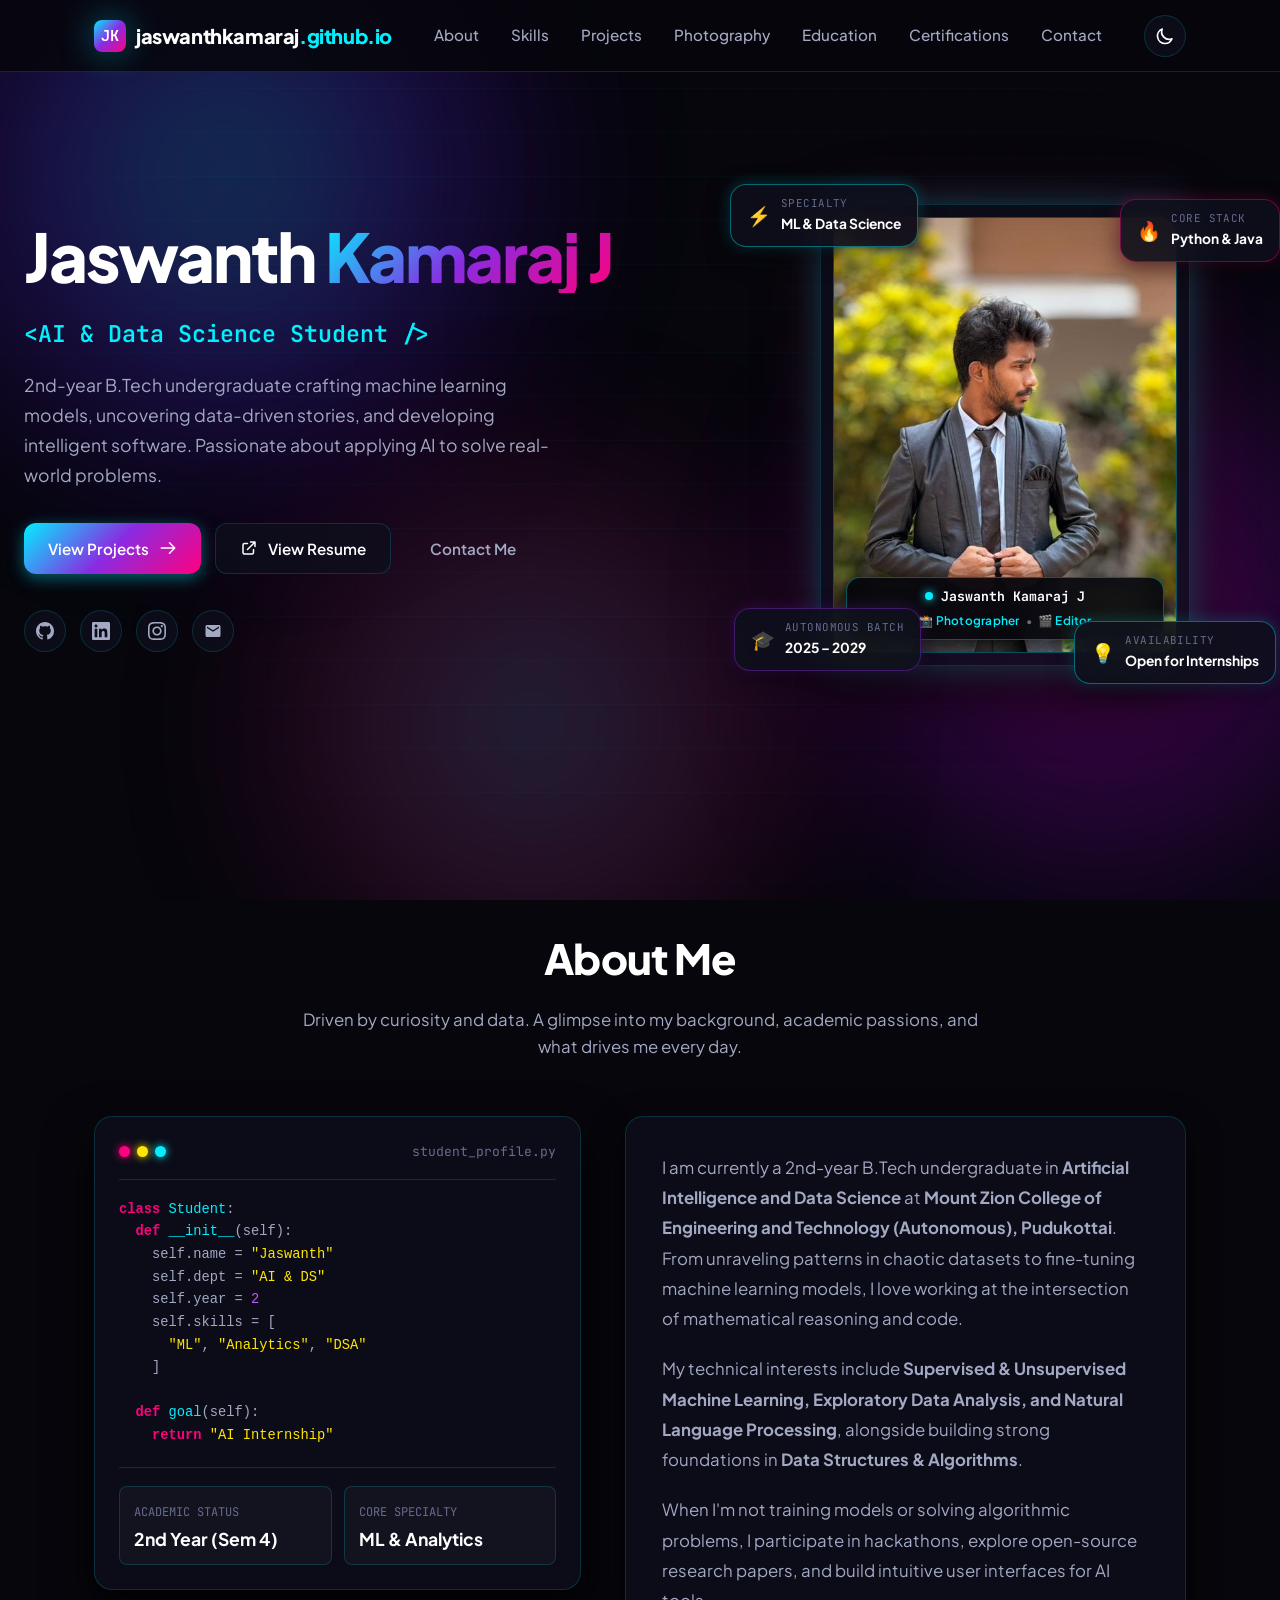
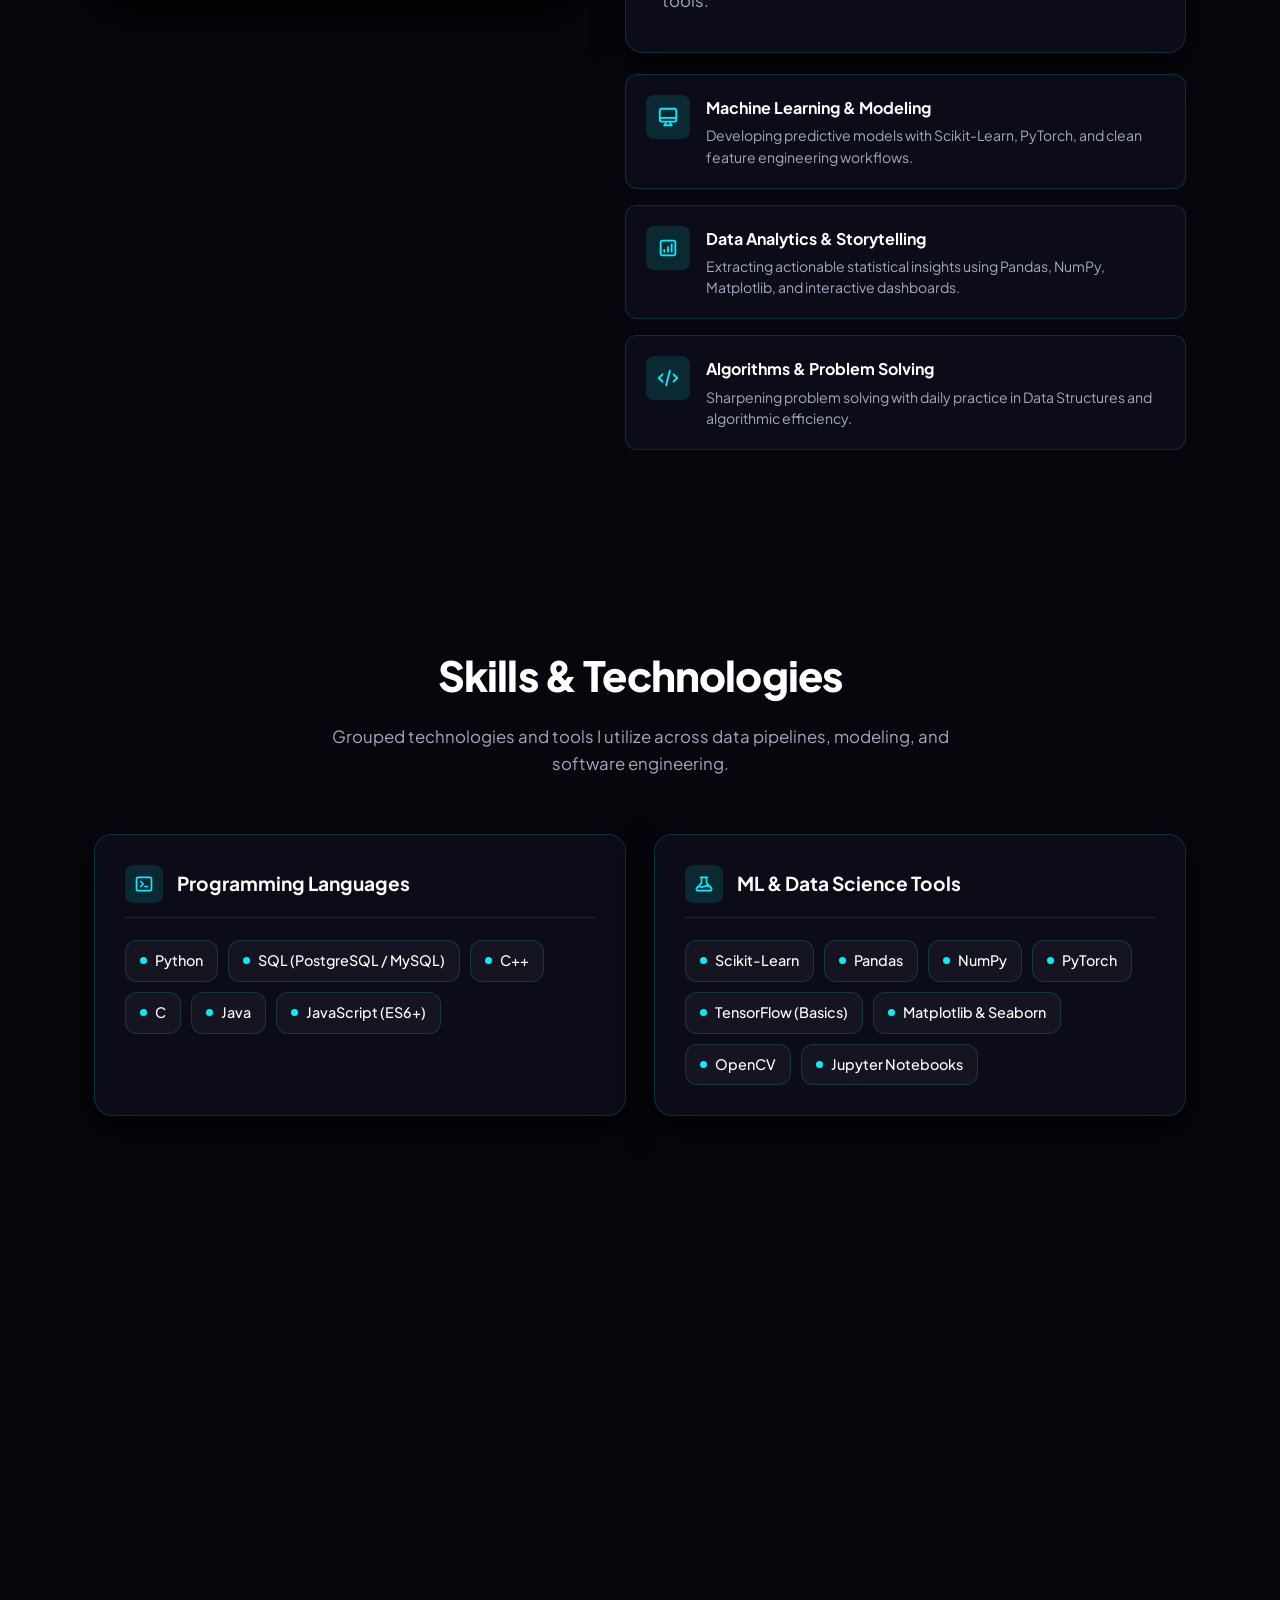
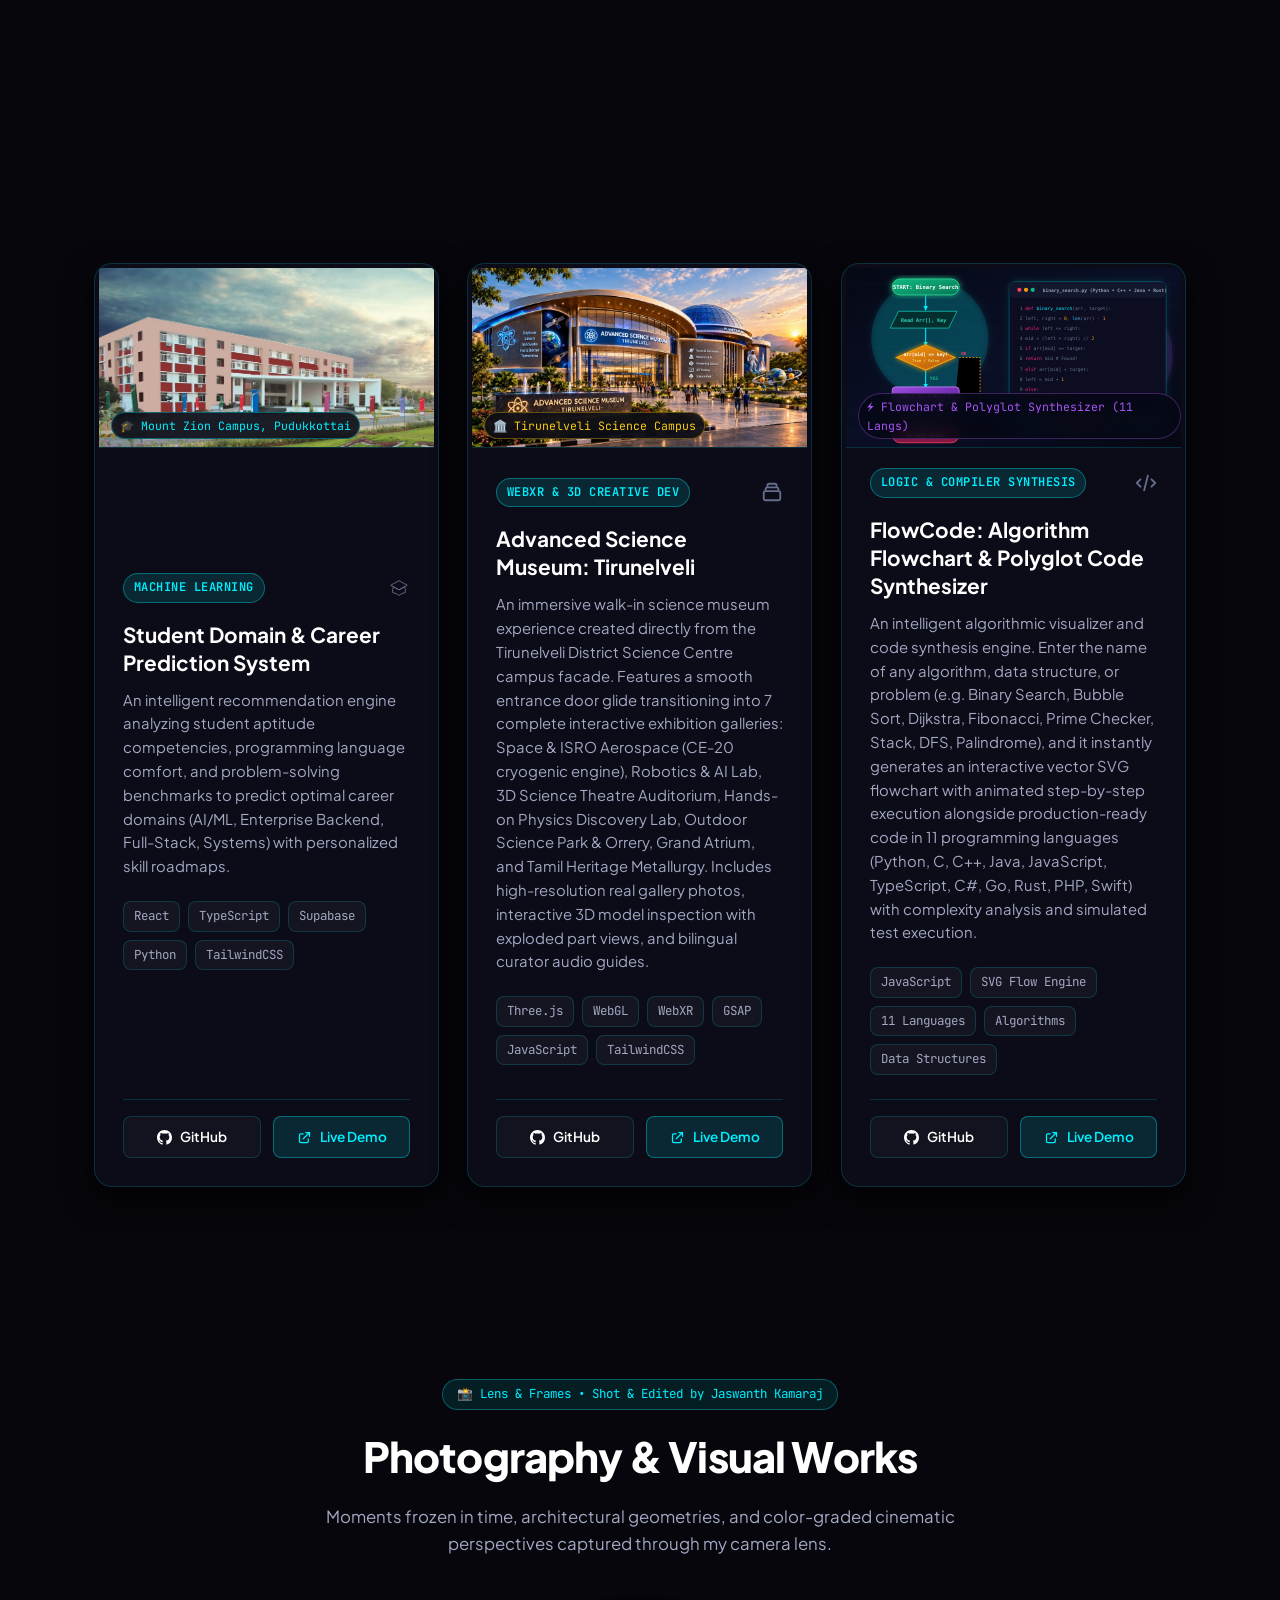
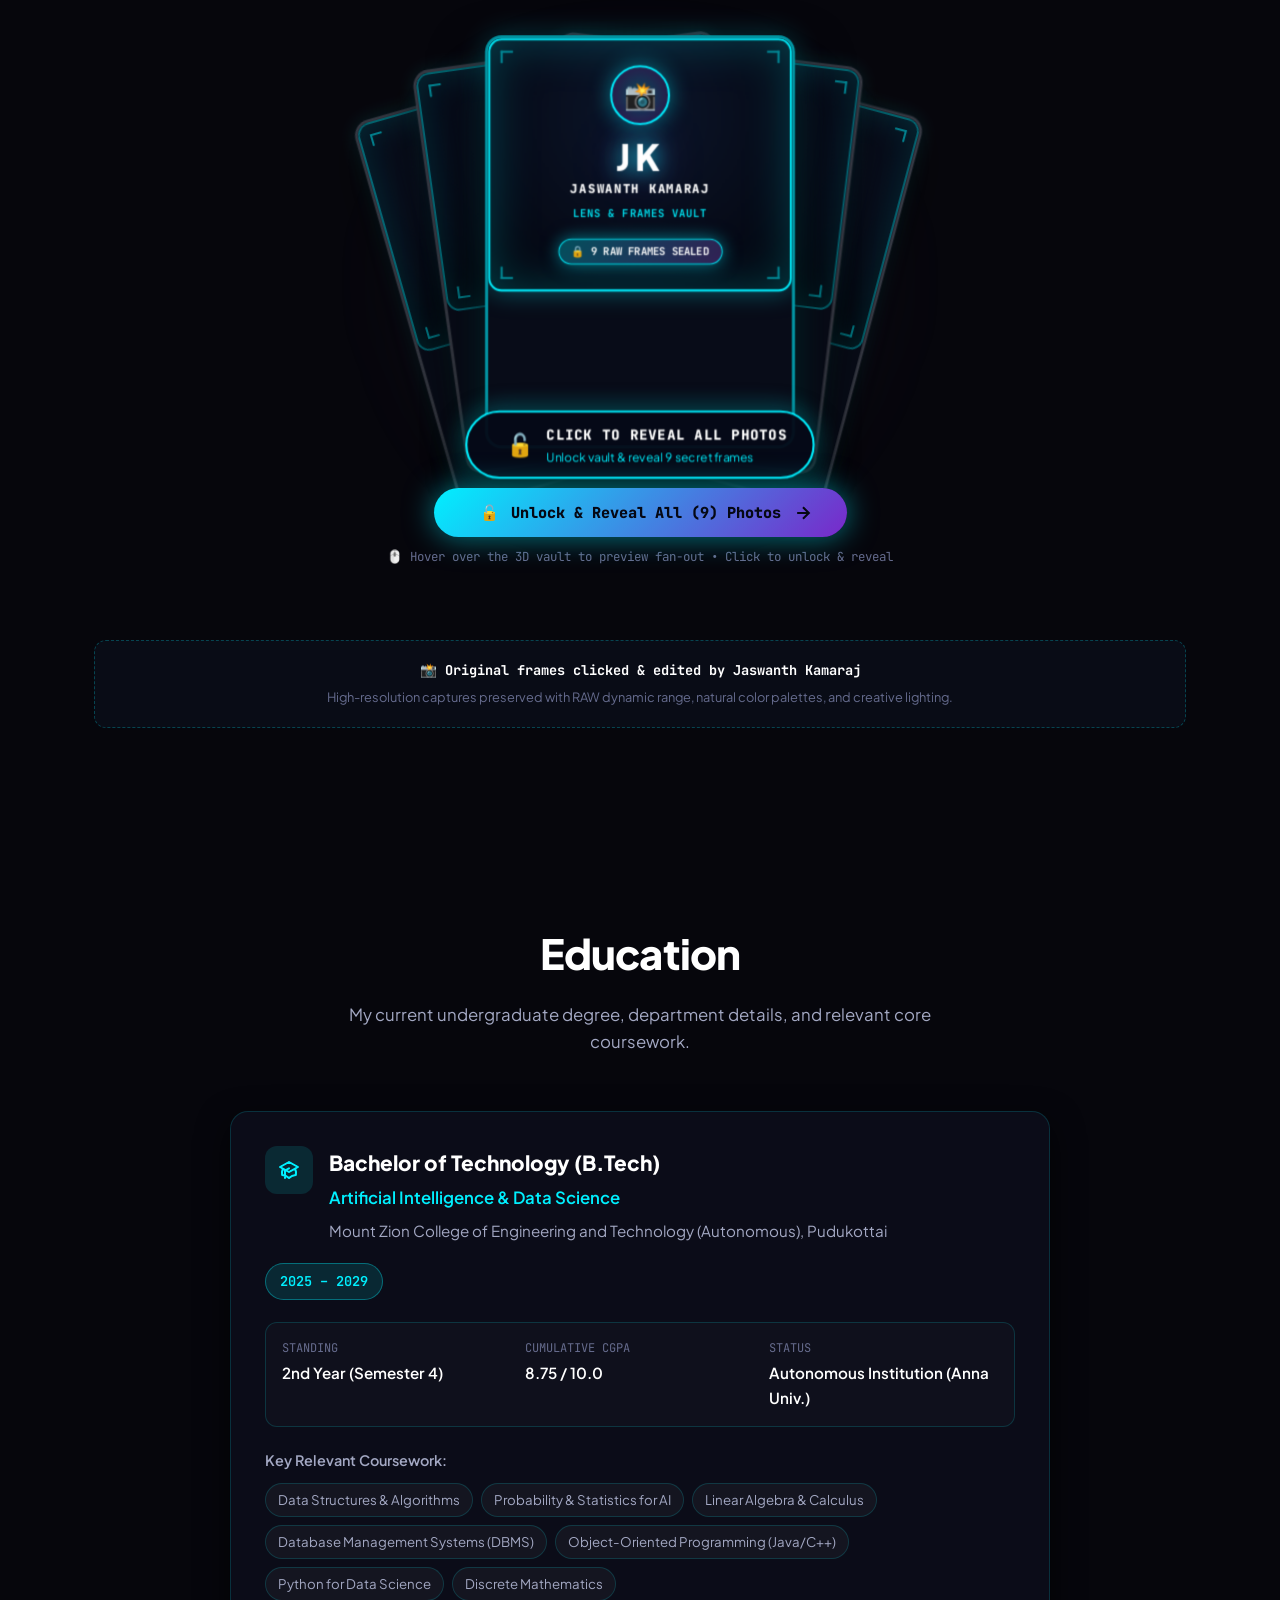
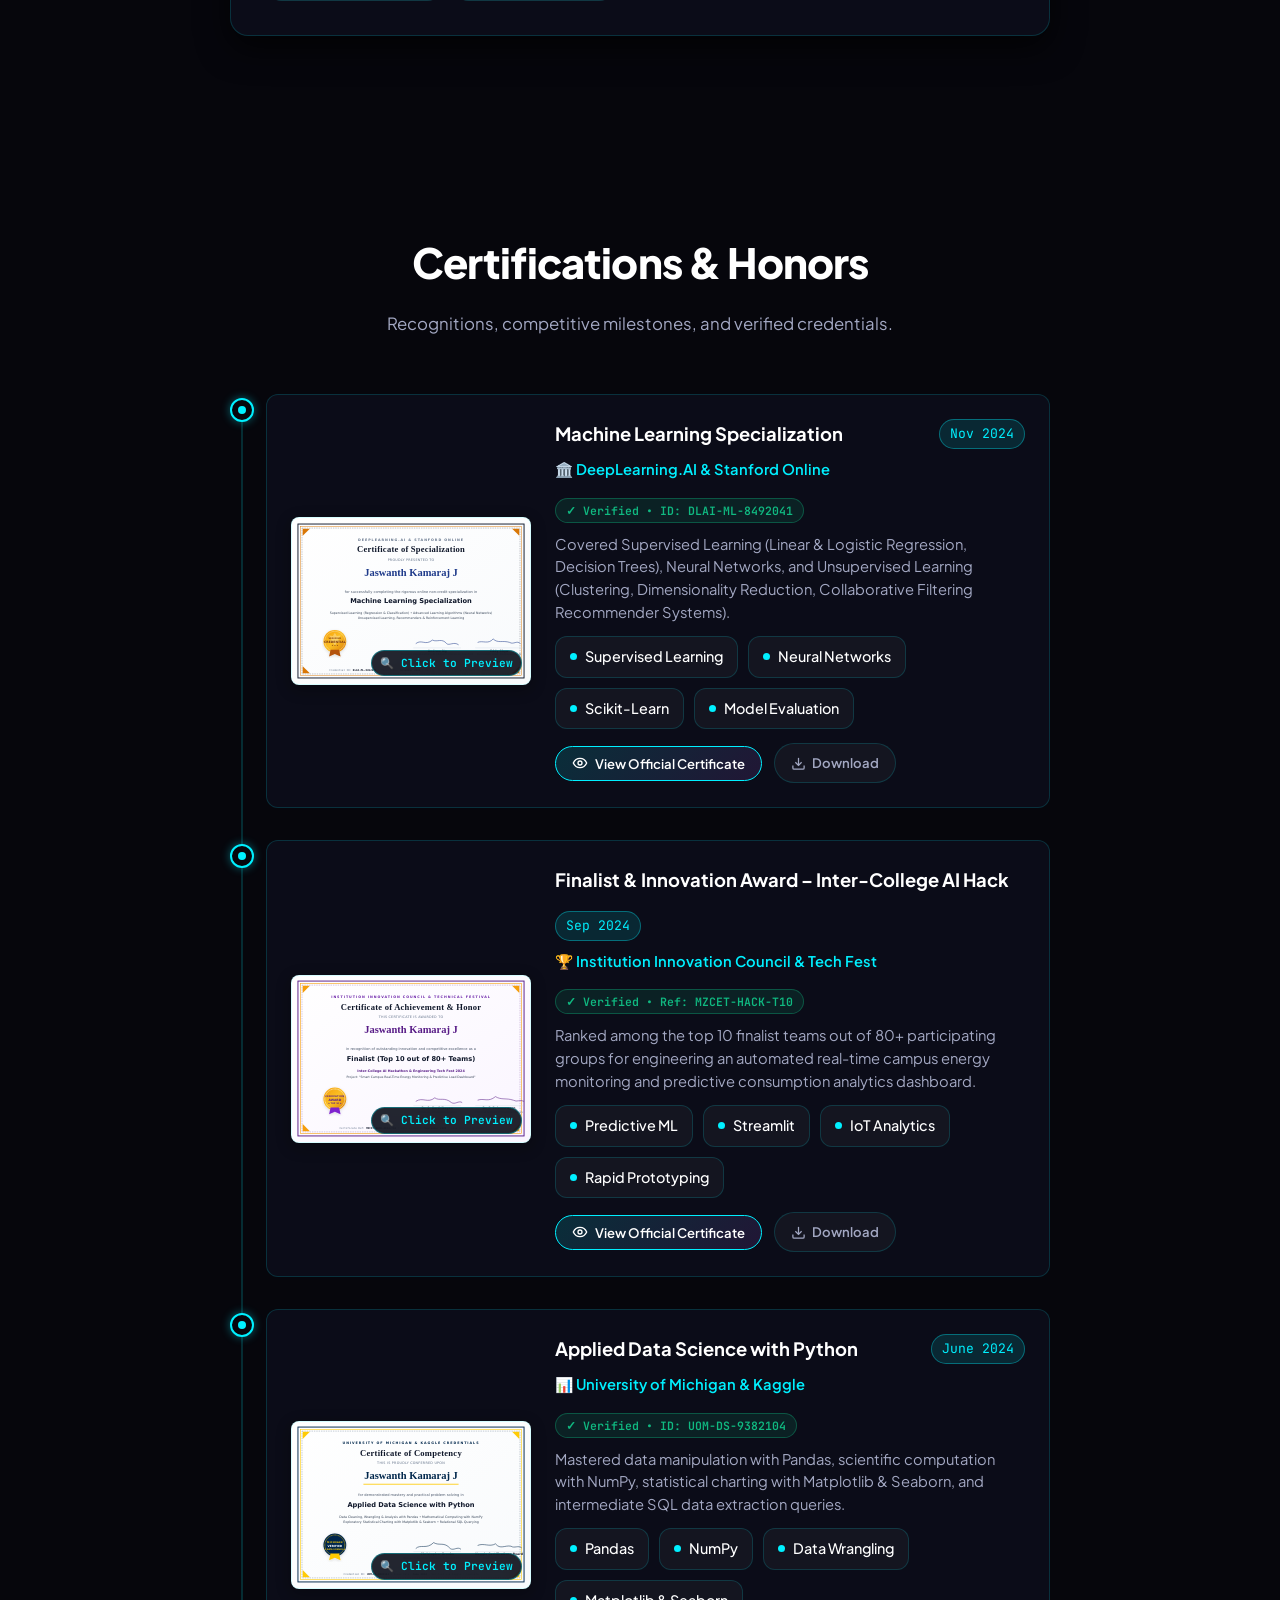
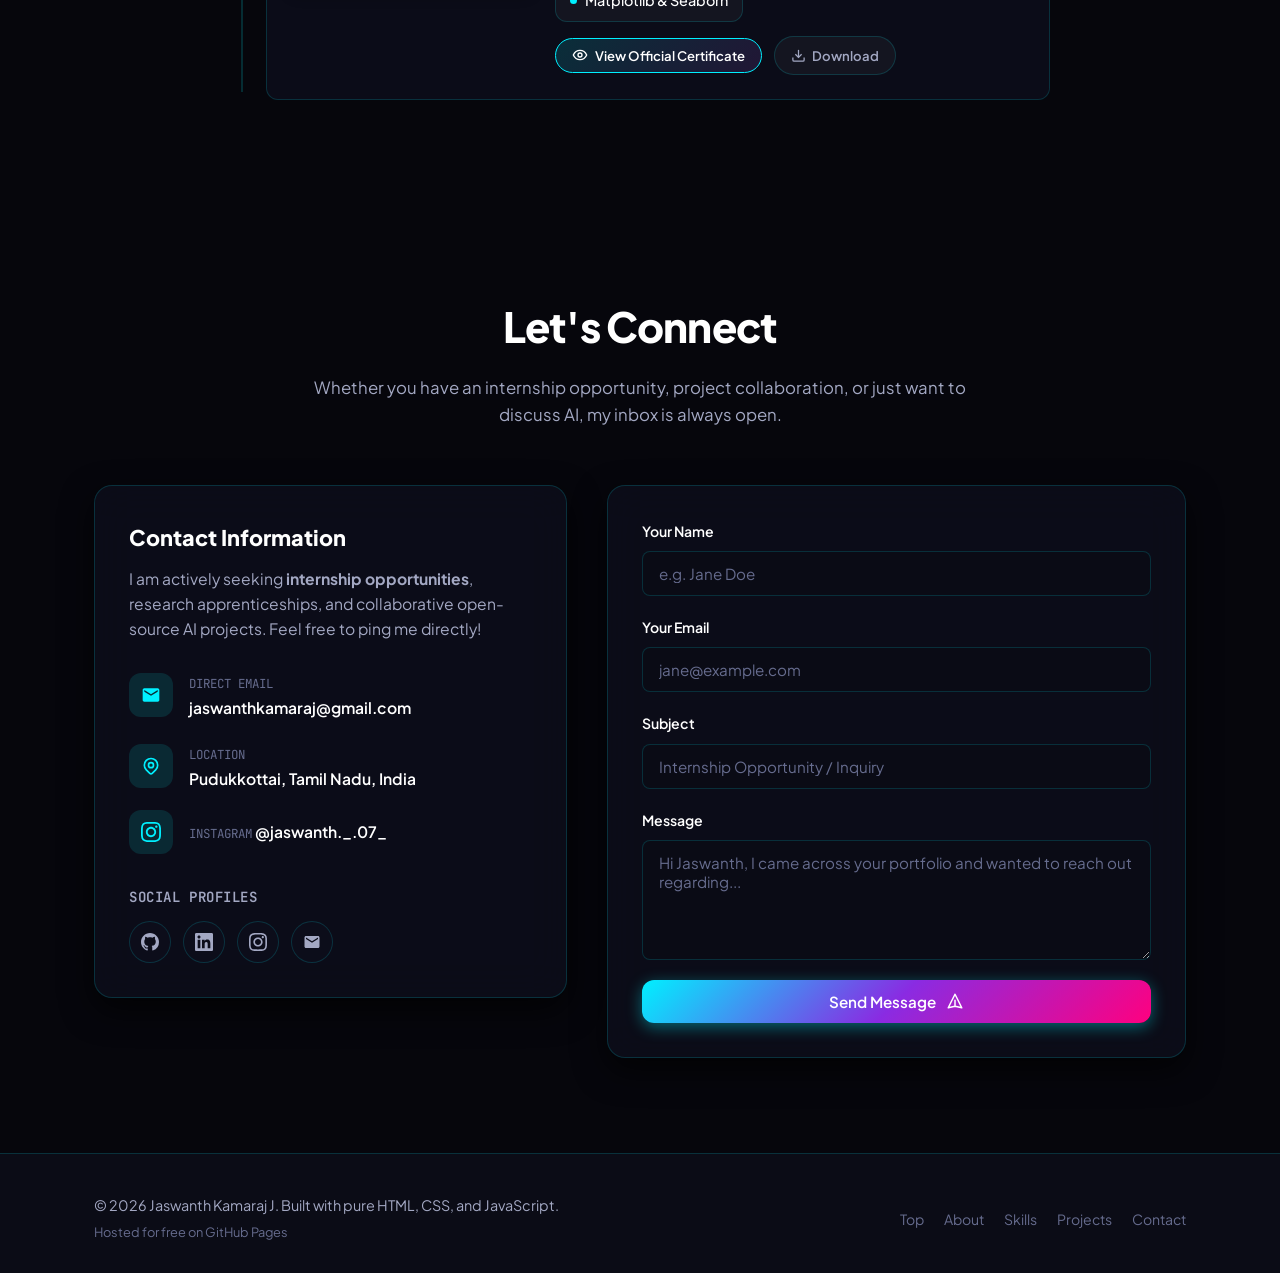
==== commit 4cdc8de7: "Add new ant macro photograph (Photo #09) to photography vault, grid, and lightbox" ====
--- a/index.html
+++ b/index.html
@@ -747,7 +747,7 @@
                   <div class="sealed-monogram gold-glow">JK</div>
                   <div class="sealed-title">JASWANTH KAMARAJ</div>
                   <div class="sealed-subtitle">LENS &amp; FRAMES VAULT</div>
-                  <div class="sealed-badge highlight-badge">🔒 8 RAW FRAMES SEALED</div>
+                  <div class="sealed-badge highlight-badge">🔒 9 RAW FRAMES SEALED</div>
                   <div class="sealed-tech-corners">
                     <span class="st-tl"></span><span class="st-tr"></span>
                     <span class="st-bl"></span><span class="st-br"></span>
@@ -766,7 +766,7 @@
               <div class="prompt-icon-box">🔓</div>
               <div class="prompt-text-group">
                 <span class="prompt-title">CLICK TO REVEAL ALL PHOTOS</span>
-                <span class="prompt-sub">Unlock vault &amp; reveal 8 secret frames</span>
+                <span class="prompt-sub">Unlock vault &amp; reveal 9 secret frames</span>
               </div>
             </div>
 
@@ -777,7 +777,7 @@
             <button type="button" class="btn-deck-explode" id="btnDeckExplode">
               <span class="btn-explode-flash"></span>
               <span class="btn-explode-icon">🔓</span>
-              <span class="btn-explode-text">Unlock &amp; Reveal All (8) Photos</span>
+              <span class="btn-explode-text">Unlock &amp; Reveal All (9) Photos</span>
               <svg width="20" height="20" viewBox="0 0 24 24" fill="none" stroke="currentColor" stroke-width="2.5"><path d="M5 12h14M12 5l7 7-7 7"/></svg>
             </button>
             <p class="deck-hint-text">🖱️ Hover over the 3D vault to preview fan-out • Click to unlock &amp; reveal</p>
@@ -798,7 +798,7 @@
 
             <!-- Filter Controls -->
             <div class="photo-filter-bar">
-              <button type="button" class="photo-filter-btn active" data-filter="all" id="filterAllBtn">All Frames (8)</button>
+              <button type="button" class="photo-filter-btn active" data-filter="all" id="filterAllBtn">All Frames (9)</button>
               <button type="button" class="photo-filter-btn" data-filter="nature">🌿 Nature &amp; Macro</button>
               <button type="button" class="photo-filter-btn" data-filter="creative">🎨 Creative &amp; Concept</button>
               <button type="button" class="photo-filter-btn" data-filter="cinematic">🎬 Cinematic &amp; Color Grade</button>
@@ -987,6 +987,28 @@
                     <span class="photo-num-tag">#08</span>
                   </div>
                   <p class="photo-meta">Low-Light Still Life • Warm Internal Glow &amp; Woven Mat</p>
+                </figcaption>
+              </figure>
+
+              <!-- Photo 9: Iridescent Black Ant Macro -->
+              <figure class="photo-item spotlight-card tilt-card" data-category="nature macro" onclick="openPhotoLightbox(8)">
+                <div class="photo-img-wrap">
+                  <img src="photography/shot9-macro-black-ant.jpg" alt="Iridescent Black Ant Wildlife Macro by Jaswanth Kamaraj" loading="lazy" class="photo-thumb">
+                  <div class="photo-hud-corners">
+                    <span class="hud-tl"></span><span class="hud-tr"></span>
+                    <span class="hud-bl"></span><span class="hud-br"></span>
+                  </div>
+                  <div class="photo-overlay">
+                    <span class="photo-zoom-icon">🔍</span>
+                    <span class="photo-cat-badge">Wildlife &amp; Macro</span>
+                  </div>
+                </div>
+                <figcaption class="photo-caption">
+                  <div class="photo-card-head">
+                    <h3 class="photo-title">Titan of the Soil • Wildlife Macro</h3>
+                    <span class="photo-num-tag">#09</span>
+                  </div>
+                  <p class="photo-meta">Extreme Wildlife Macro • Iridescent Chitin &amp; Natural Habitat</p>
                 </figcaption>
               </figure>
 
@@ -1434,7 +1456,7 @@
   <div id="photoLightbox" class="lightbox-modal" role="dialog" aria-modal="true" aria-labelledby="lightboxTitle">
     <div class="lightbox-content-wrap">
       <div class="lightbox-controls">
-        <span id="lightboxCounter" class="lightbox-counter">1 of 8</span>
+        <span id="lightboxCounter" class="lightbox-counter">1 of 9</span>
         <button type="button" class="lightbox-btn-close" id="lightboxClose" aria-label="Close photography viewer">&times;</button>
       </div>
 
@@ -1455,7 +1477,7 @@
       <!-- Interactive All-Photos Filmstrip Drawer inside Lightbox -->
       <div class="lightbox-filmstrip-drawer" id="lightboxFilmstripDrawer">
         <div class="filmstrip-drawer-header">
-          <span class="filmstrip-drawer-title">🎞️ All Gallery Photos (8)</span>
+          <span class="filmstrip-drawer-title">🎞️ All Gallery Photos (9)</span>
           <span class="filmstrip-drawer-hint">Click any frame to switch</span>
         </div>
         <div class="lightbox-filmstrip-track" id="lightboxFilmstripTrack">
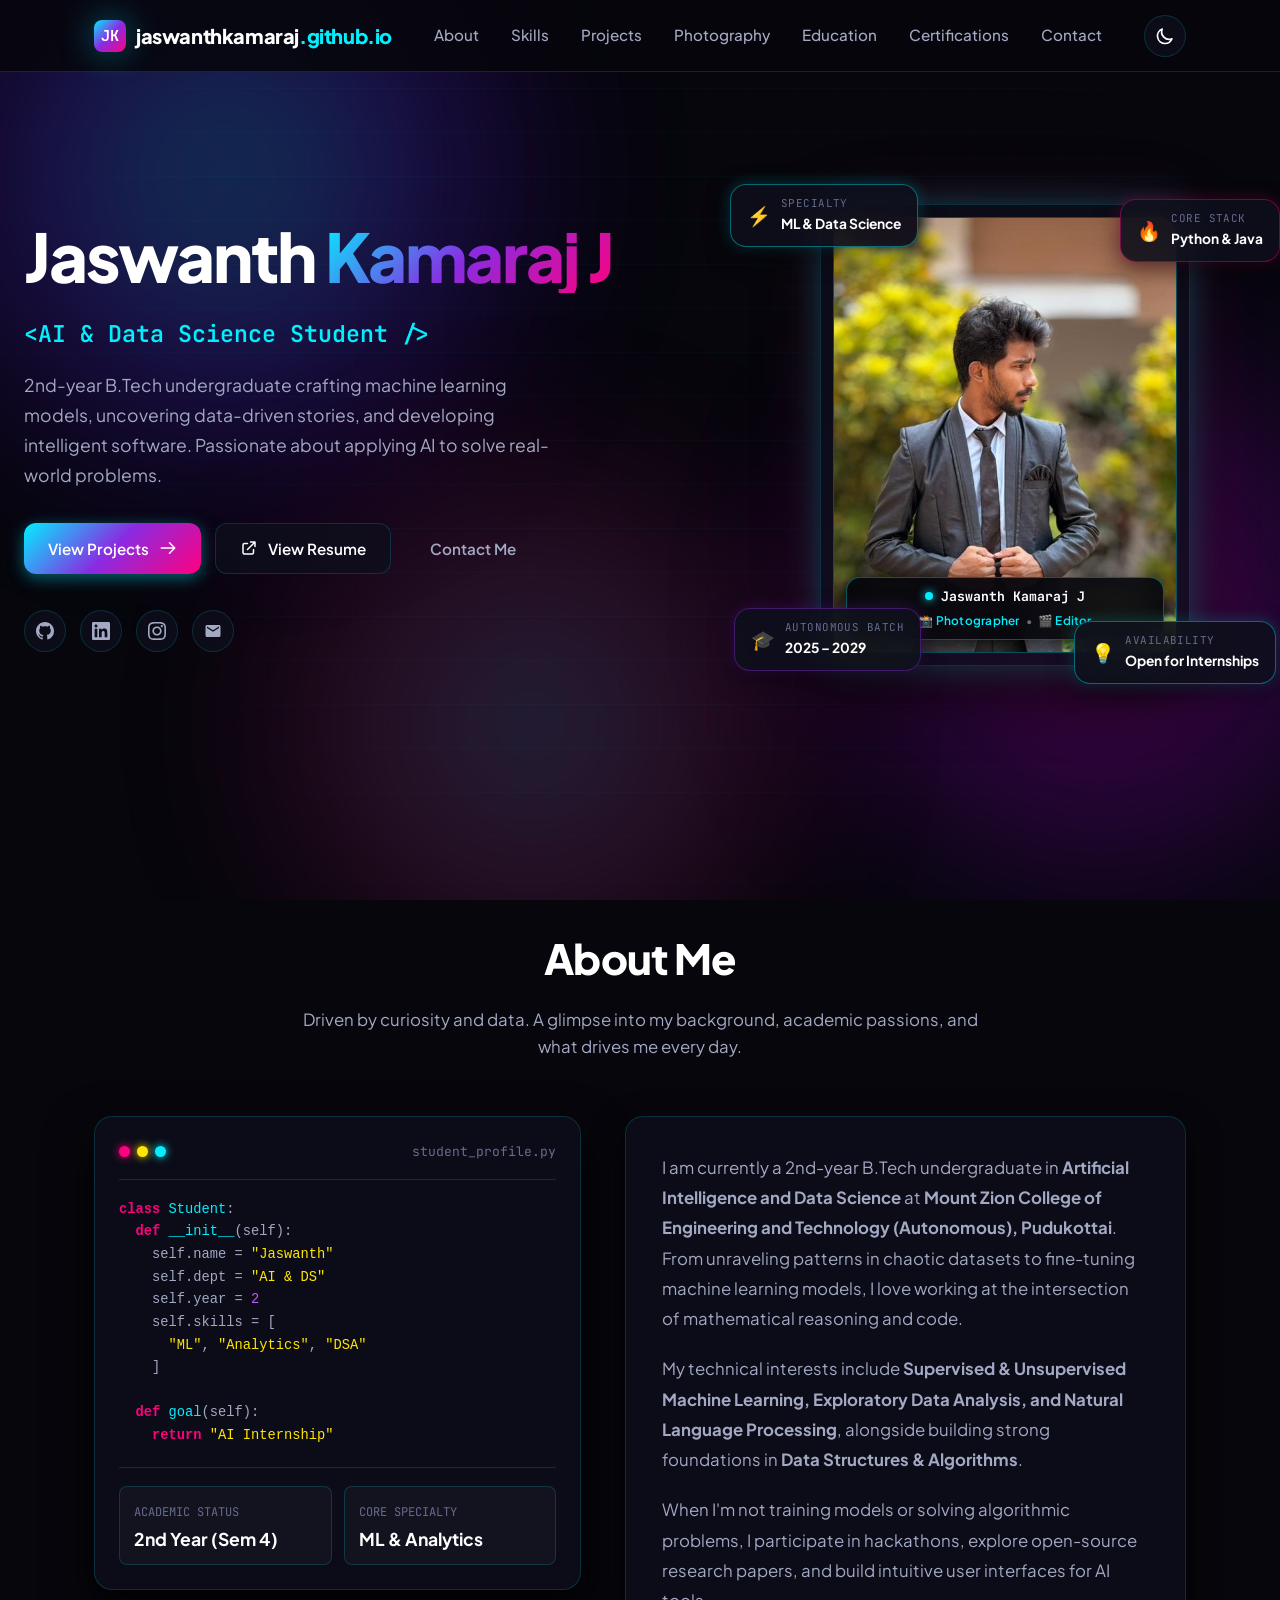
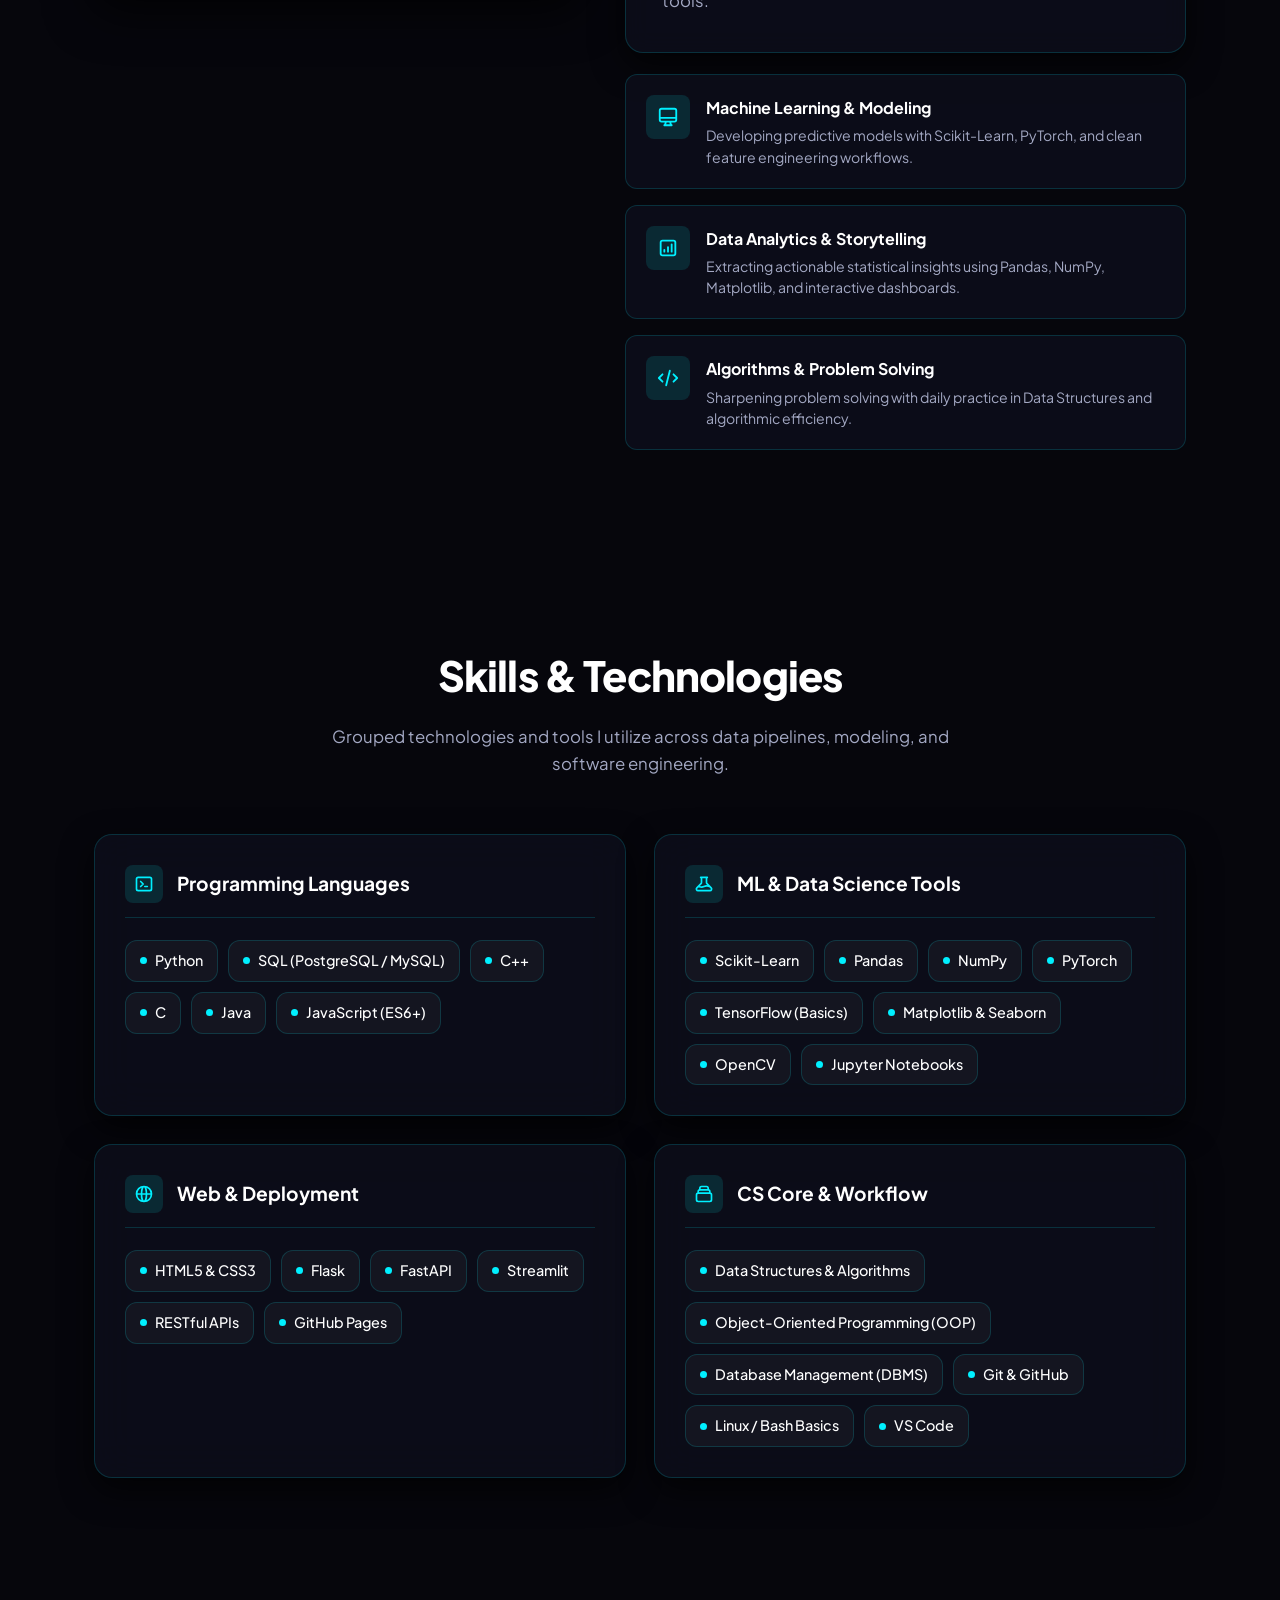
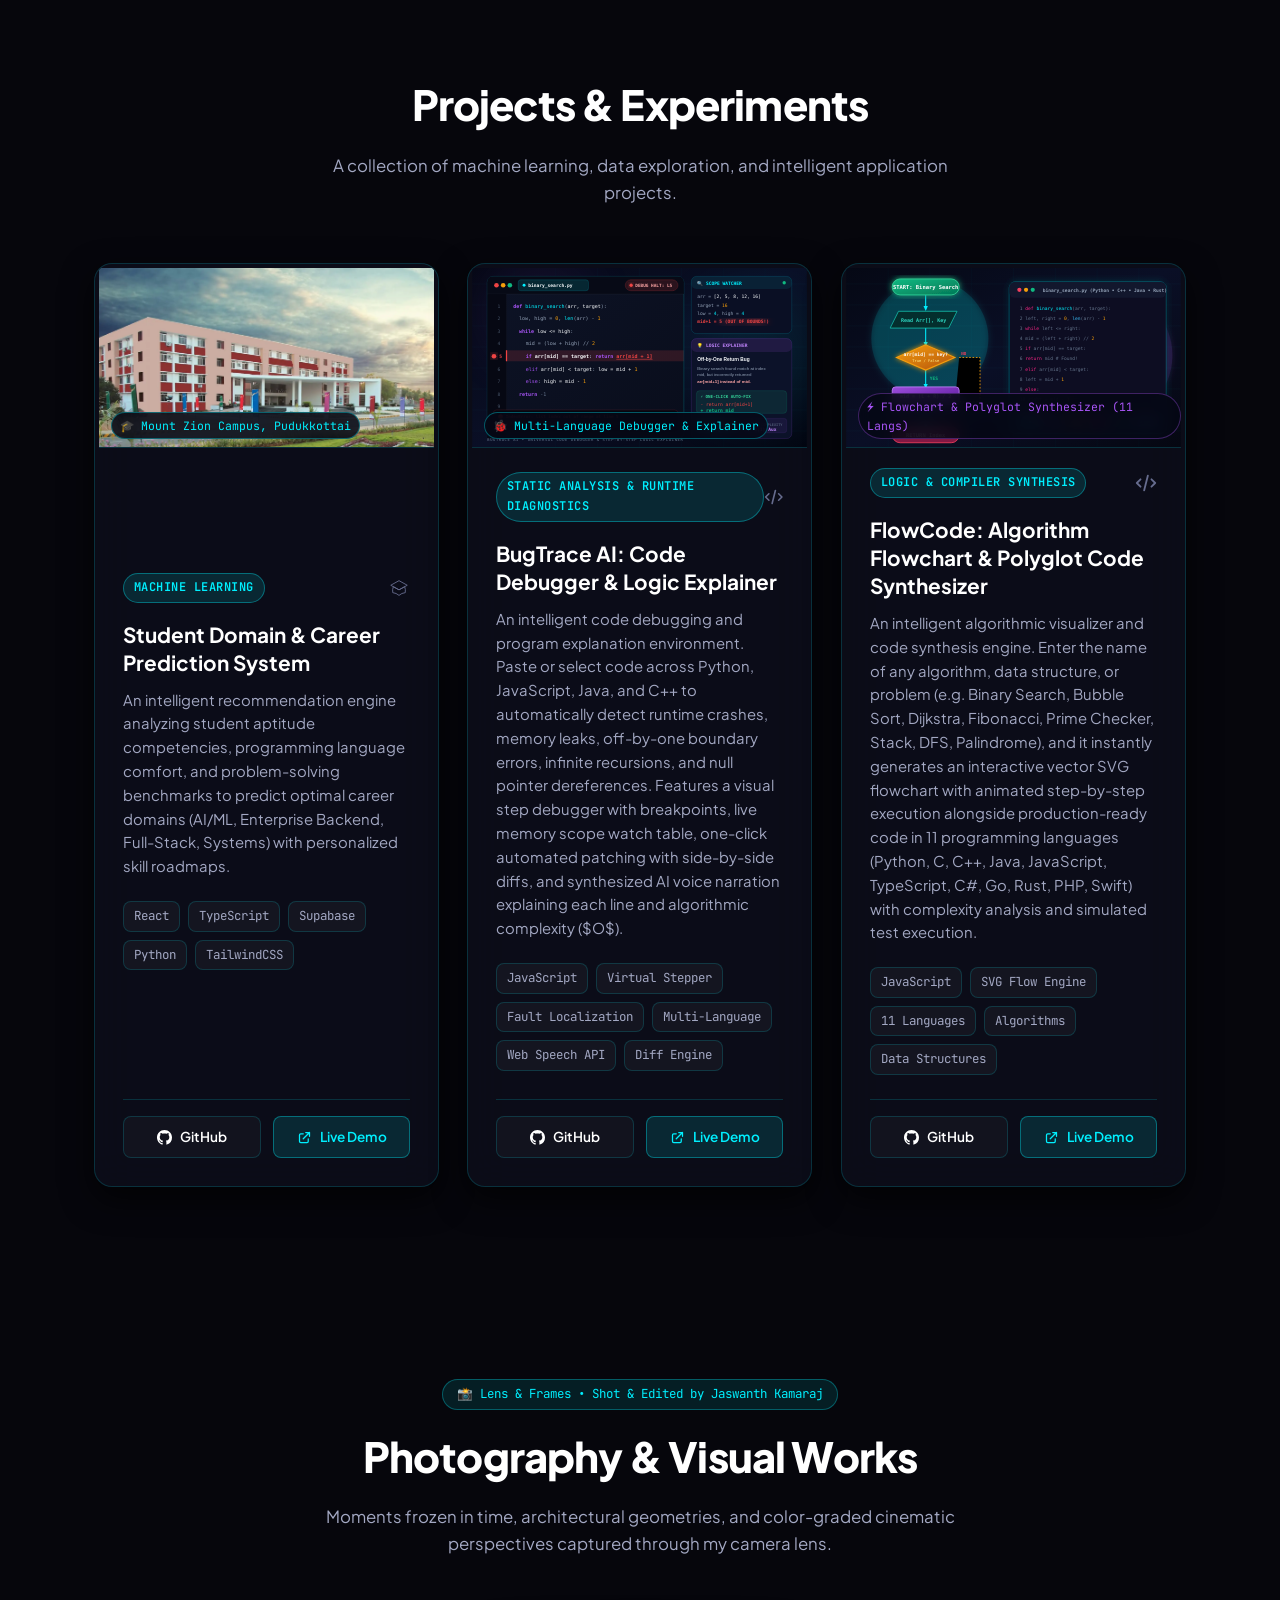
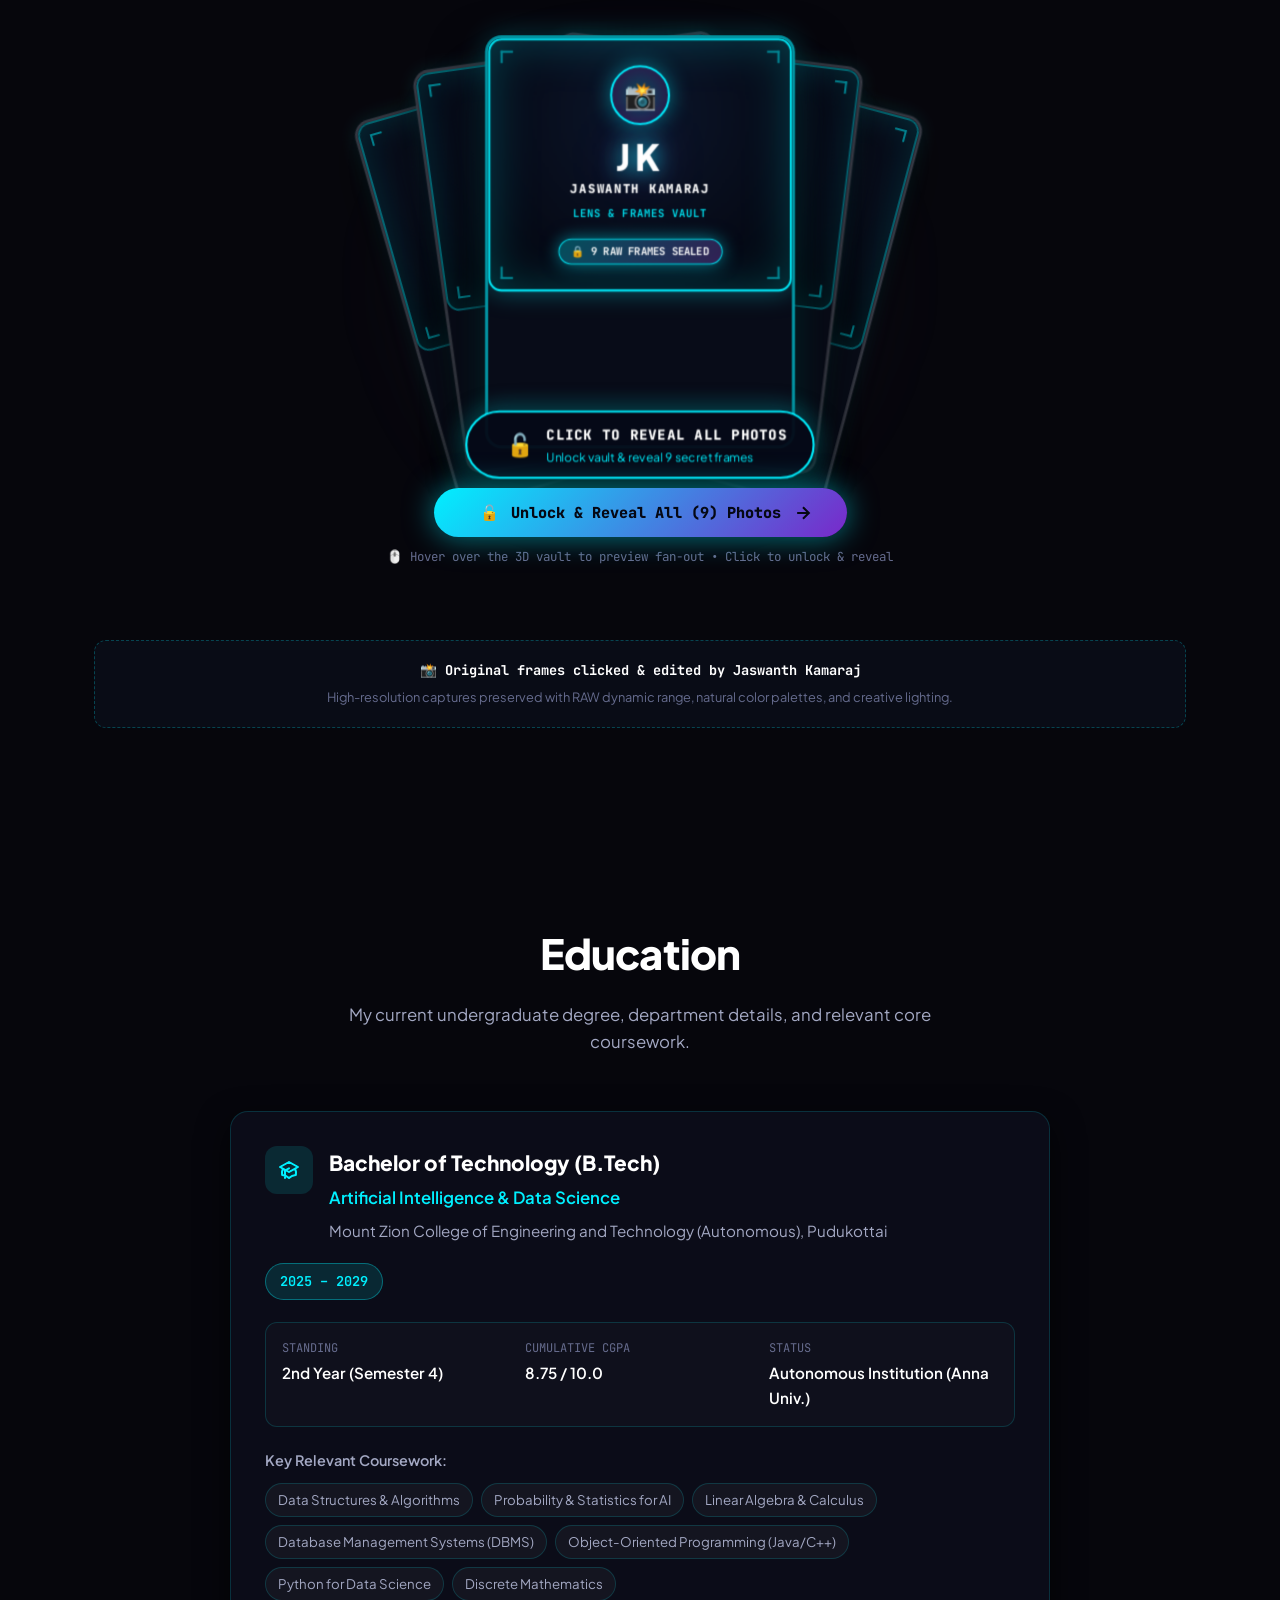
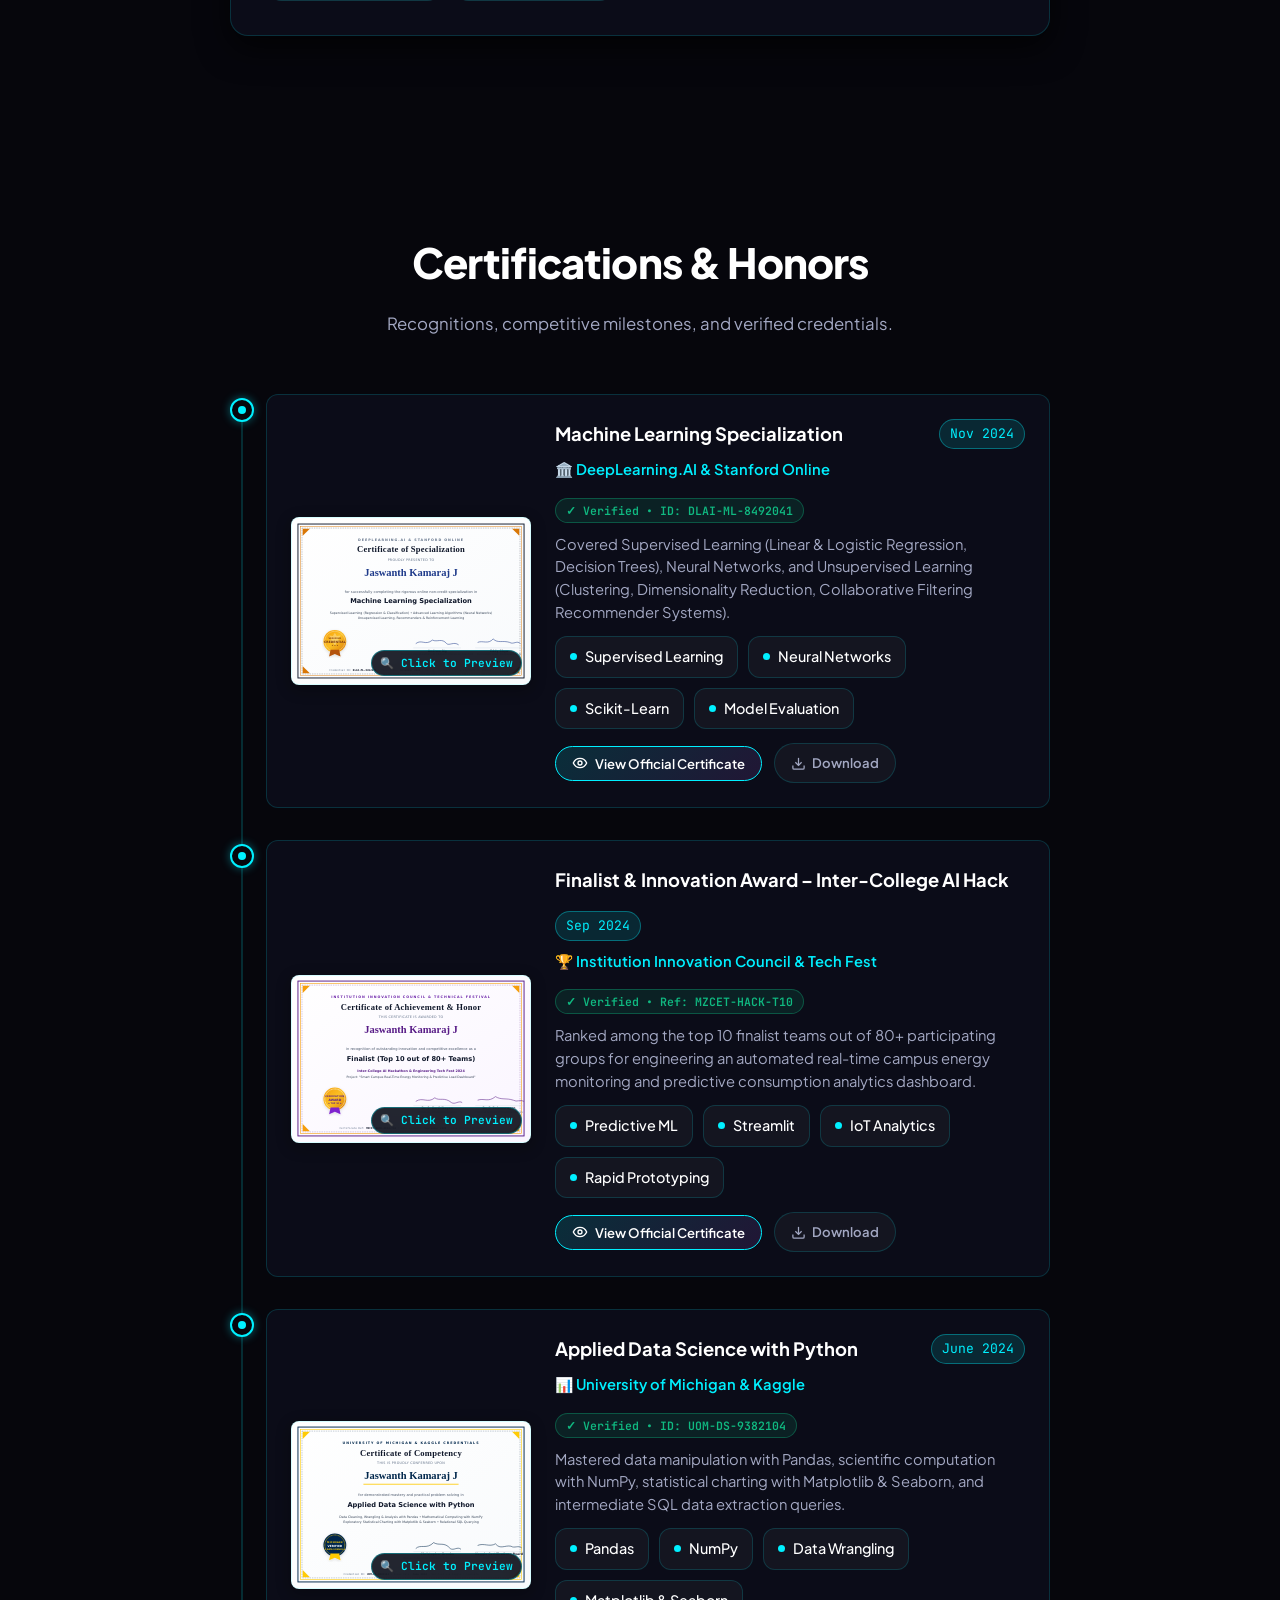
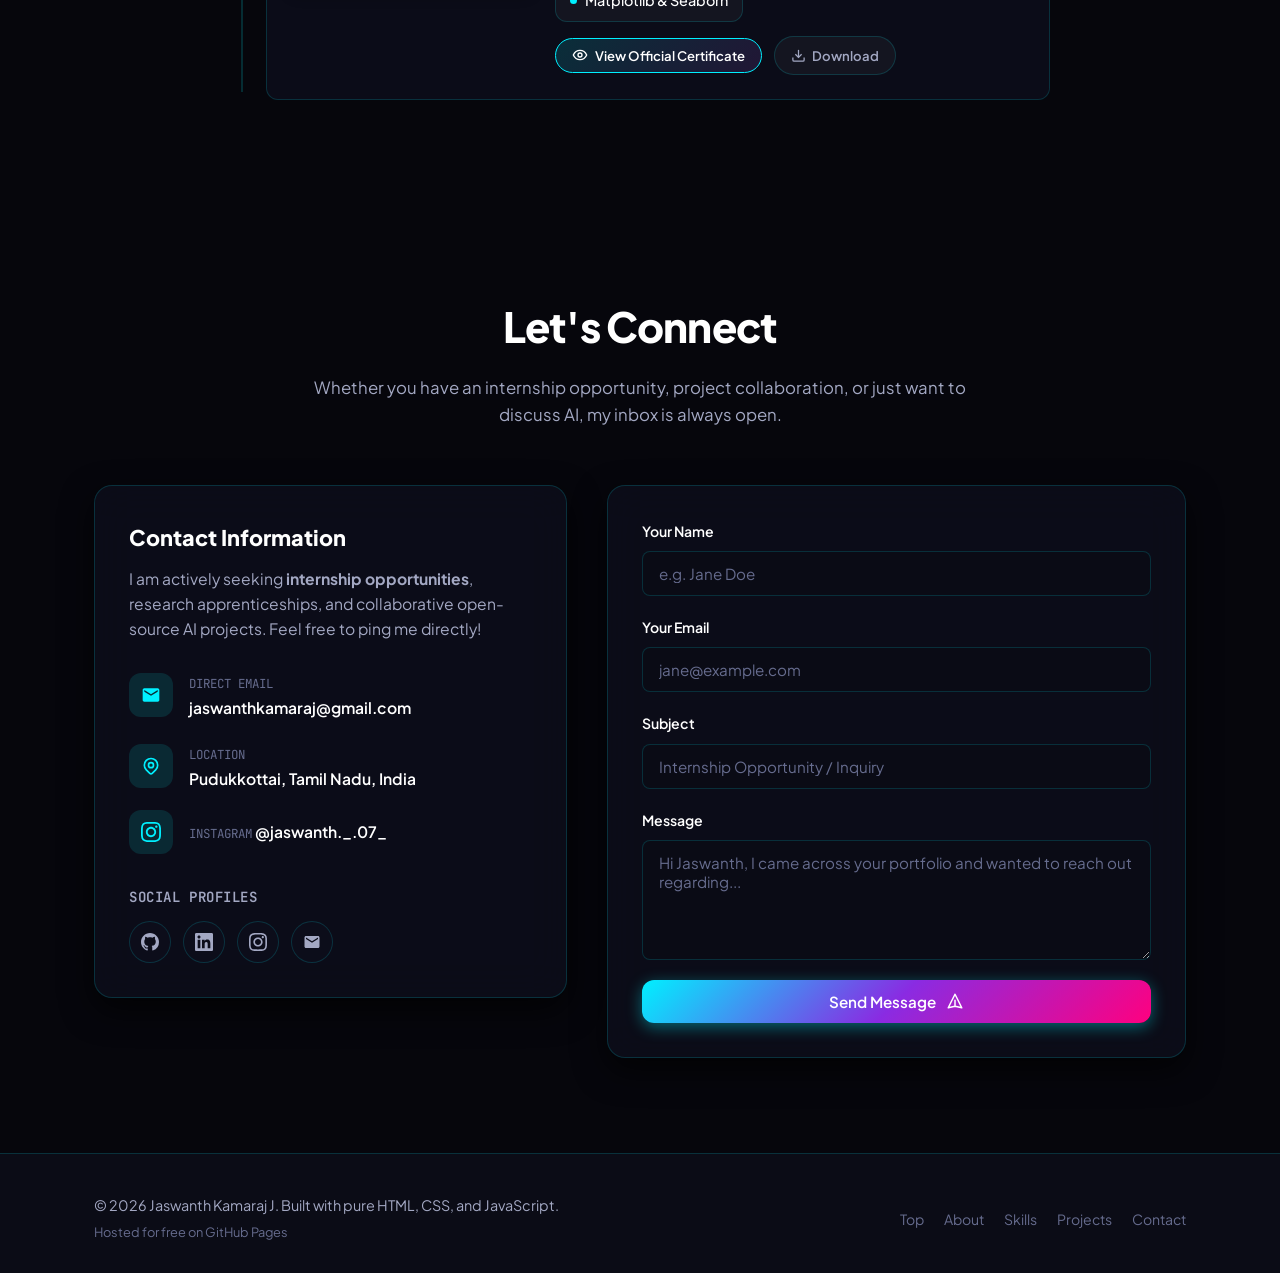
==== commit 68f33024: "Replace museum project with BugTrace AI: multi-language code debugger & logic explainer" ====
--- a/index.html
+++ b/index.html
@@ -519,38 +519,38 @@
             </div>
           </article>
 
-          <!-- Project 2: WebXR / Advanced Science Museum -->
+          <!-- Project 2: BugTrace AI / Code Debugger & Explainer -->
           <article class="project-card spotlight-card reveal reveal-delay-1" style="overflow: hidden;">
             <div style="margin: -24px -24px 20px -24px; position: relative; height: 180px; overflow: hidden; border-bottom: 1px solid var(--border-color);">
-              <img src="advanced-science-museum.jpg" alt="Advanced Science Museum Tirunelveli Campus" style="width: 100%; height: 100%; object-fit: cover;">
-              <span style="position: absolute; bottom: 8px; left: 12px; font-family: var(--font-mono); font-size: 0.72rem; color: #facc15; background: rgba(5,8,20,0.85); backdrop-filter: blur(8px); padding: 3px 8px; border-radius: 9999px; border: 1px solid rgba(250,204,21,0.35);">
-                🏛️ Tirunelveli Science Campus
+              <img src="code-debugger-banner.svg" alt="BugTrace AI: Multi-Language Code Debugger and Line-by-Line Logic Explainer" style="width: 100%; height: 100%; object-fit: cover;">
+              <span style="position: absolute; bottom: 8px; left: 12px; font-family: var(--font-mono); font-size: 0.72rem; color: #00f0ff; background: rgba(5,8,20,0.85); backdrop-filter: blur(8px); padding: 3px 8px; border-radius: 9999px; border: 1px solid rgba(0,240,255,0.35);">
+                🐞 Multi-Language Debugger &amp; Explainer
               </span>
             </div>
             <div>
               <div class="project-top">
-                <span class="project-type">WebXR &amp; 3D Creative Dev</span>
+                <span class="project-type">Static Analysis &amp; Runtime Diagnostics</span>
                 <span class="project-icon">
                   <svg xmlns="http://www.w3.org/2000/svg" fill="none" viewBox="0 0 24 24" stroke="currentColor">
-                    <path stroke-linecap="round" stroke-linejoin="round" stroke-width="2" d="M19 11H5m14 0a2 2 0 012 2v6a2 2 0 01-2 2H5a2 2 0 01-2-2v-6a2 2 0 012-2m14 0V9a2 2 0 00-2-2M5 11V9a2 2 0 012-2m0 0V5a2 2 0 012-2h6a2 2 0 012 2v2M7 7h10" />
+                    <path stroke-linecap="round" stroke-linejoin="round" stroke-width="2" d="M10 20l4-16m4 4l4 4-4 4M6 16l-4-4 4-4" />
                   </svg>
                 </span>
               </div>
 
-              <h3 class="project-title">Advanced Science Museum: Tirunelveli</h3>
+              <h3 class="project-title">BugTrace AI: Code Debugger &amp; Logic Explainer</h3>
 
               <p class="project-desc">
-                An immersive walk-in science museum experience created directly from the Tirunelveli District Science Centre campus facade. Features a smooth entrance door glide transitioning into 7 complete interactive exhibition galleries: Space &amp; ISRO Aerospace (CE-20 cryogenic engine), Robotics &amp; AI Lab, 3D Science Theatre Auditorium, Hands-on Physics Discovery Lab, Outdoor Science Park &amp; Orrery, Grand Atrium, and Tamil Heritage Metallurgy. Includes high-resolution real gallery photos, interactive 3D model inspection with exploded part views, and bilingual curator audio guides.
+                An intelligent code debugging and program explanation environment. Paste or select code across Python, JavaScript, Java, and C++ to automatically detect runtime crashes, memory leaks, off-by-one boundary errors, infinite recursions, and null pointer dereferences. Features a visual step debugger with breakpoints, live memory scope watch table, one-click automated patching with side-by-side diffs, and synthesized AI voice narration explaining each line and algorithmic complexity ($O$).
               </p>
 
               <!-- Tech Stack Tags -->
               <div class="project-tags">
-                <span class="project-tag">Three.js</span>
-                <span class="project-tag">WebGL</span>
-                <span class="project-tag">WebXR</span>
-                <span class="project-tag">GSAP</span>
                 <span class="project-tag">JavaScript</span>
-                <span class="project-tag">TailwindCSS</span>
+                <span class="project-tag">Virtual Stepper</span>
+                <span class="project-tag">Fault Localization</span>
+                <span class="project-tag">Multi-Language</span>
+                <span class="project-tag">Web Speech API</span>
+                <span class="project-tag">Diff Engine</span>
               </div>
             </div>
 
@@ -563,7 +563,7 @@
                 GitHub
               </a>
 
-              <a href="./nexus-museum/index.html" target="_blank" rel="noopener noreferrer" class="btn-project demo" aria-label="Enter Advanced Science Museum 360 Photorealistic Tour">
+              <a href="./code-debugger/index.html" target="_blank" rel="noopener noreferrer" class="btn-project demo" aria-label="Launch BugTrace AI Code Debugger &amp; Logic Explainer">
                 <svg xmlns="http://www.w3.org/2000/svg" fill="none" viewBox="0 0 24 24" stroke="currentColor">
                   <path stroke-linecap="round" stroke-linejoin="round" stroke-width="2" d="M10 6H6a2 2 0 00-2 2v10a2 2 0 002 2h10a2 2 0 002-2v-4M14 4h6m0 0v6m0-6L10 14" />
                 </svg>
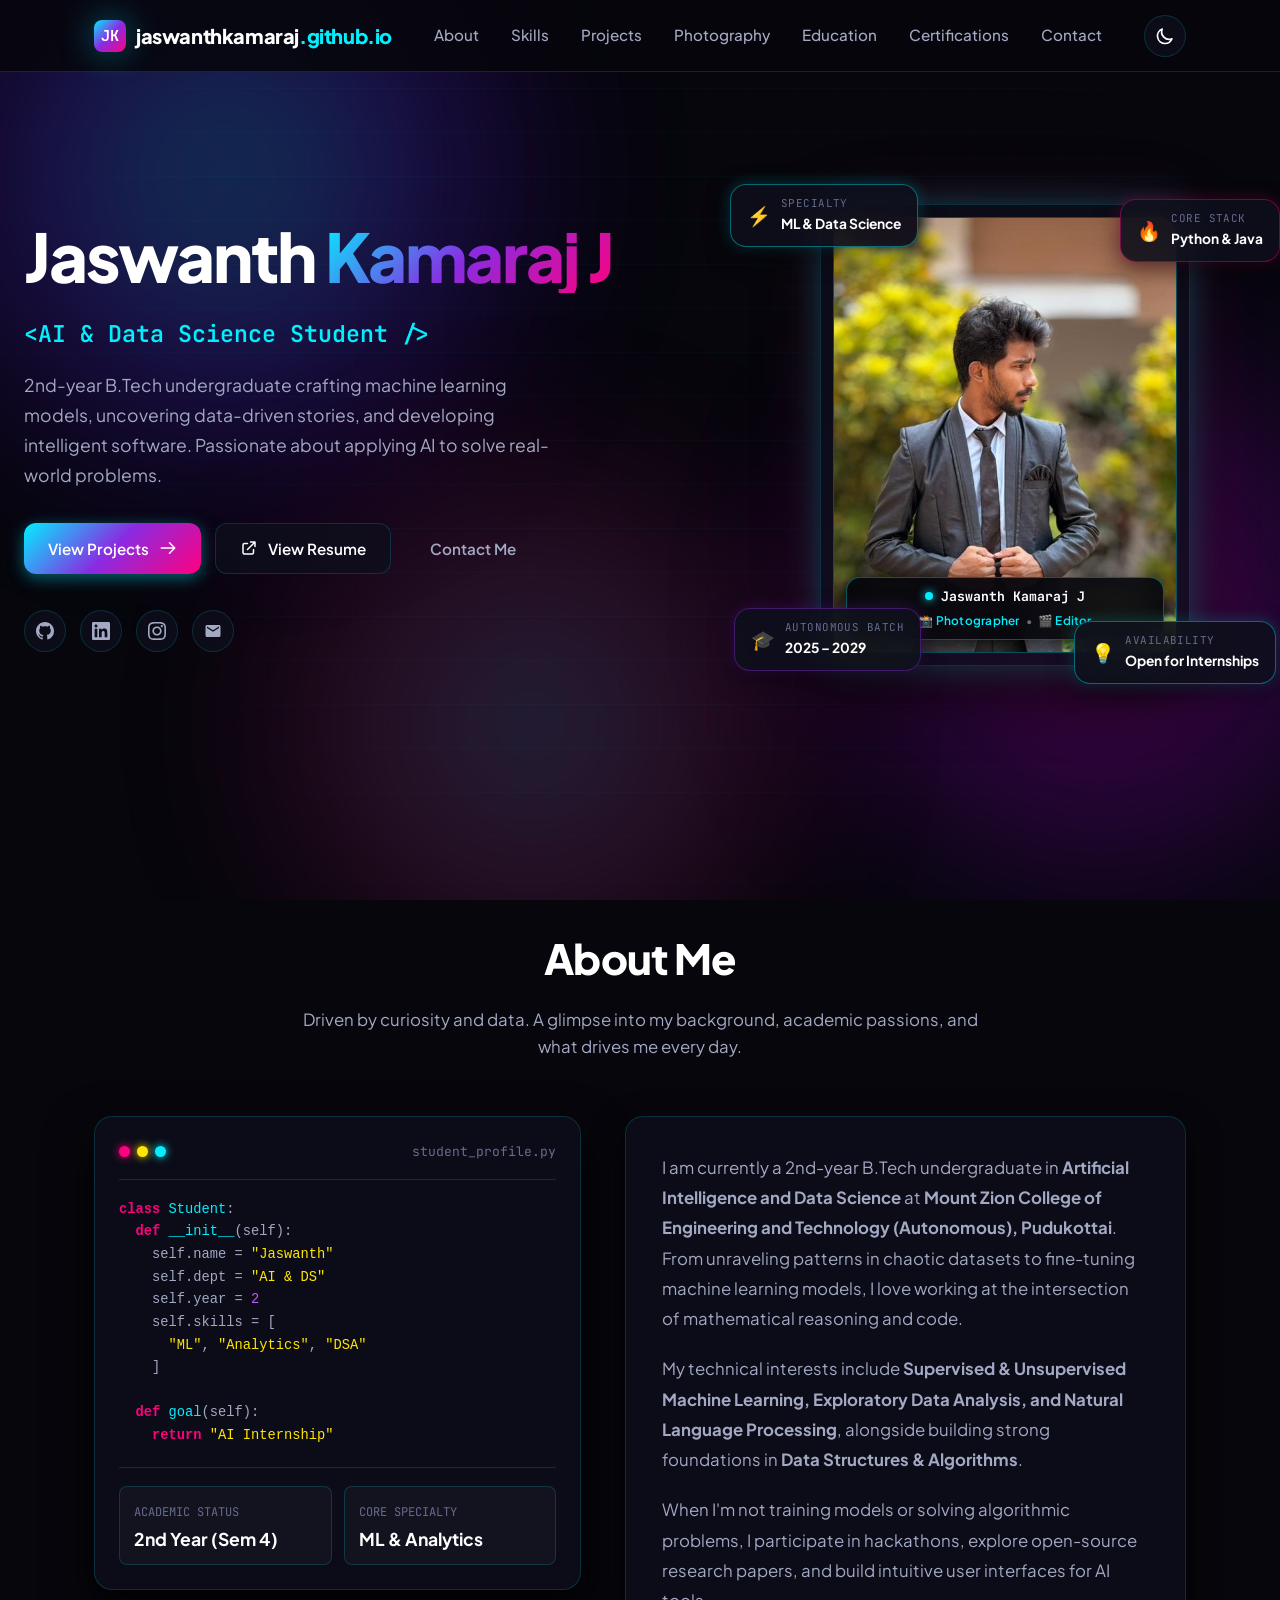
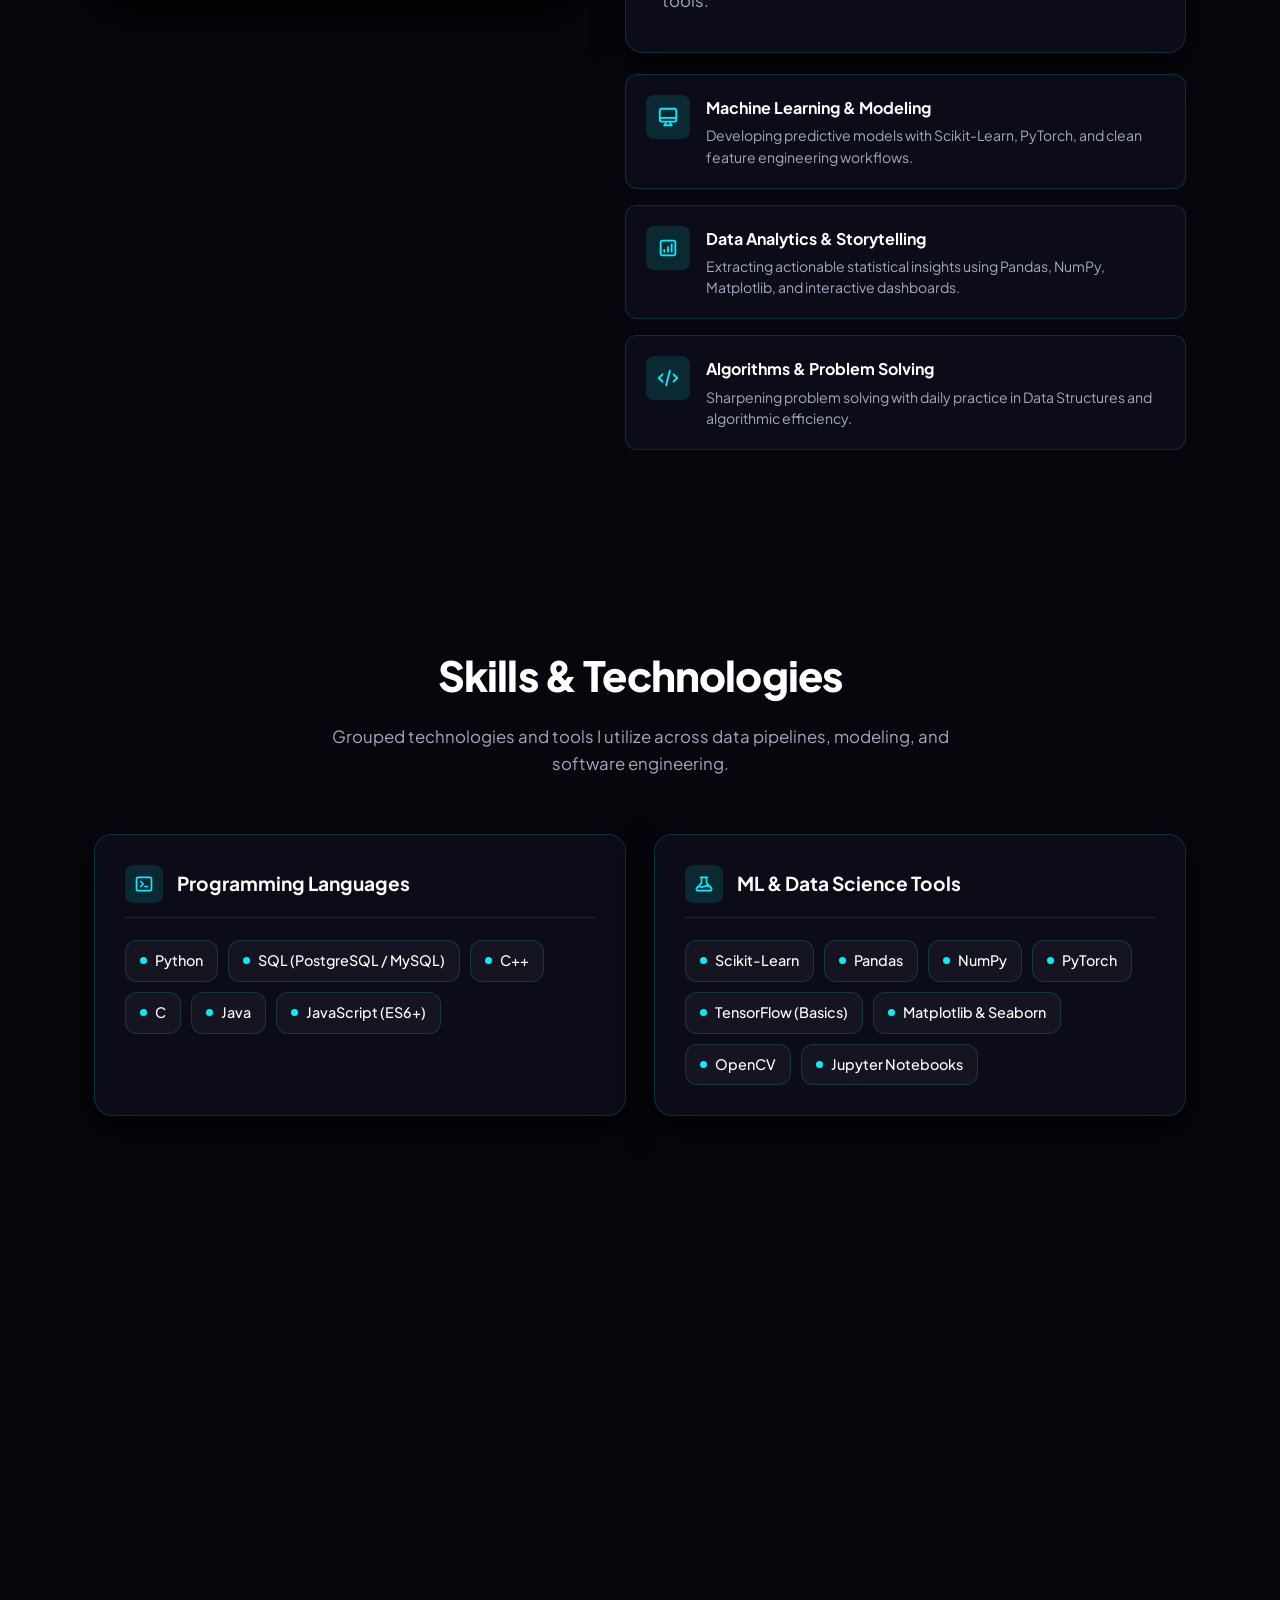
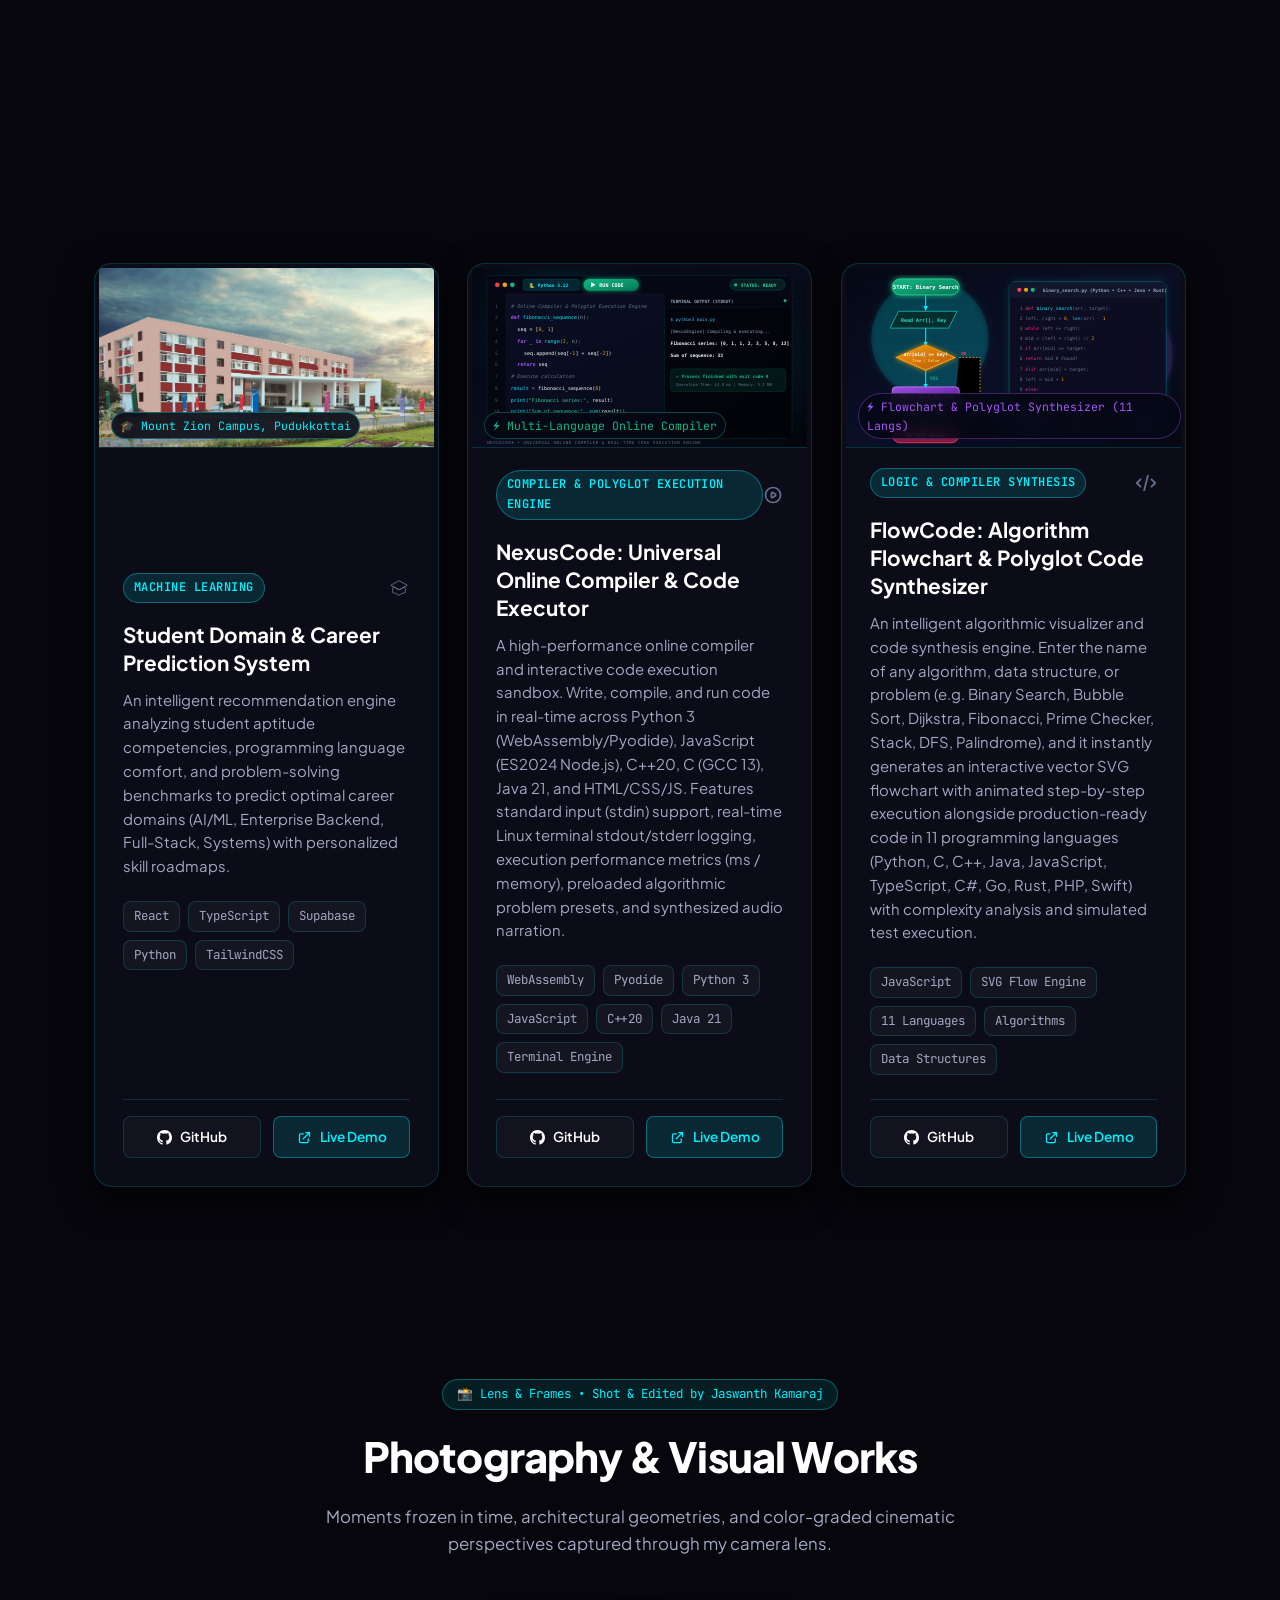
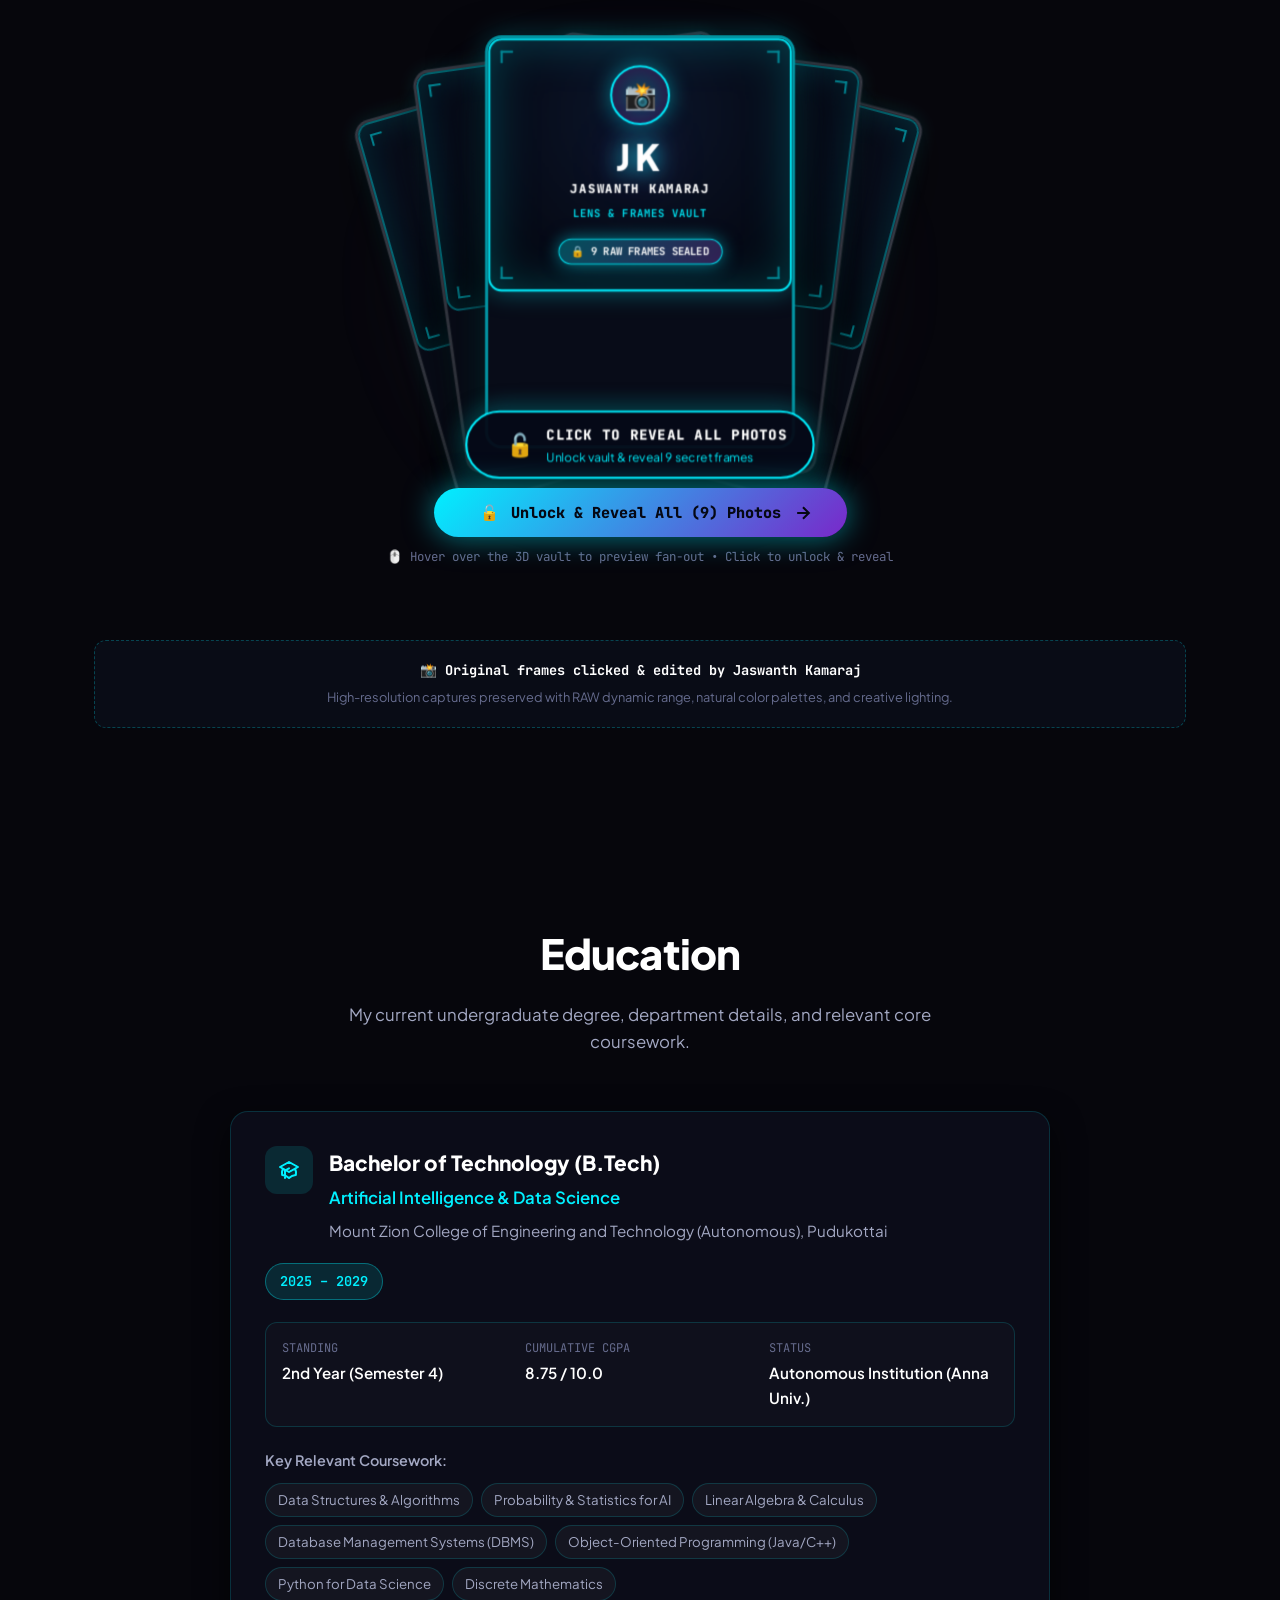
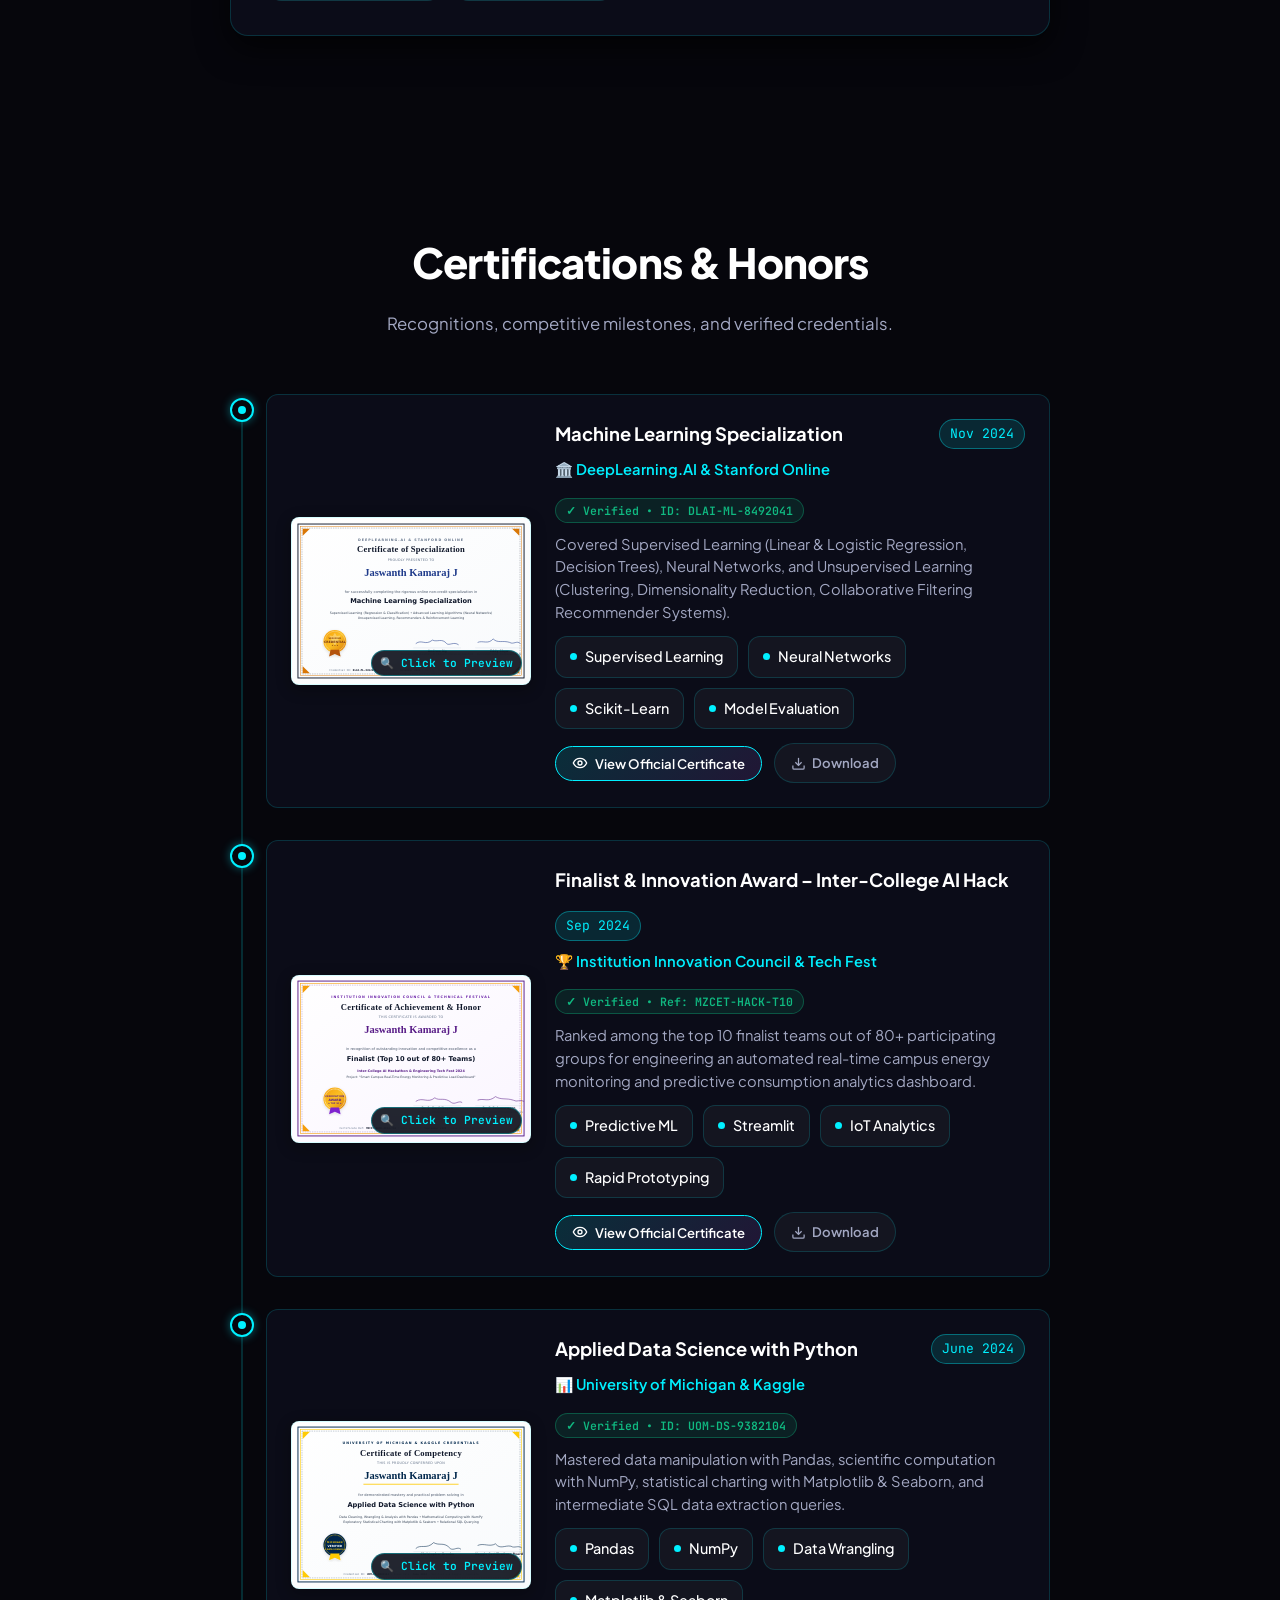
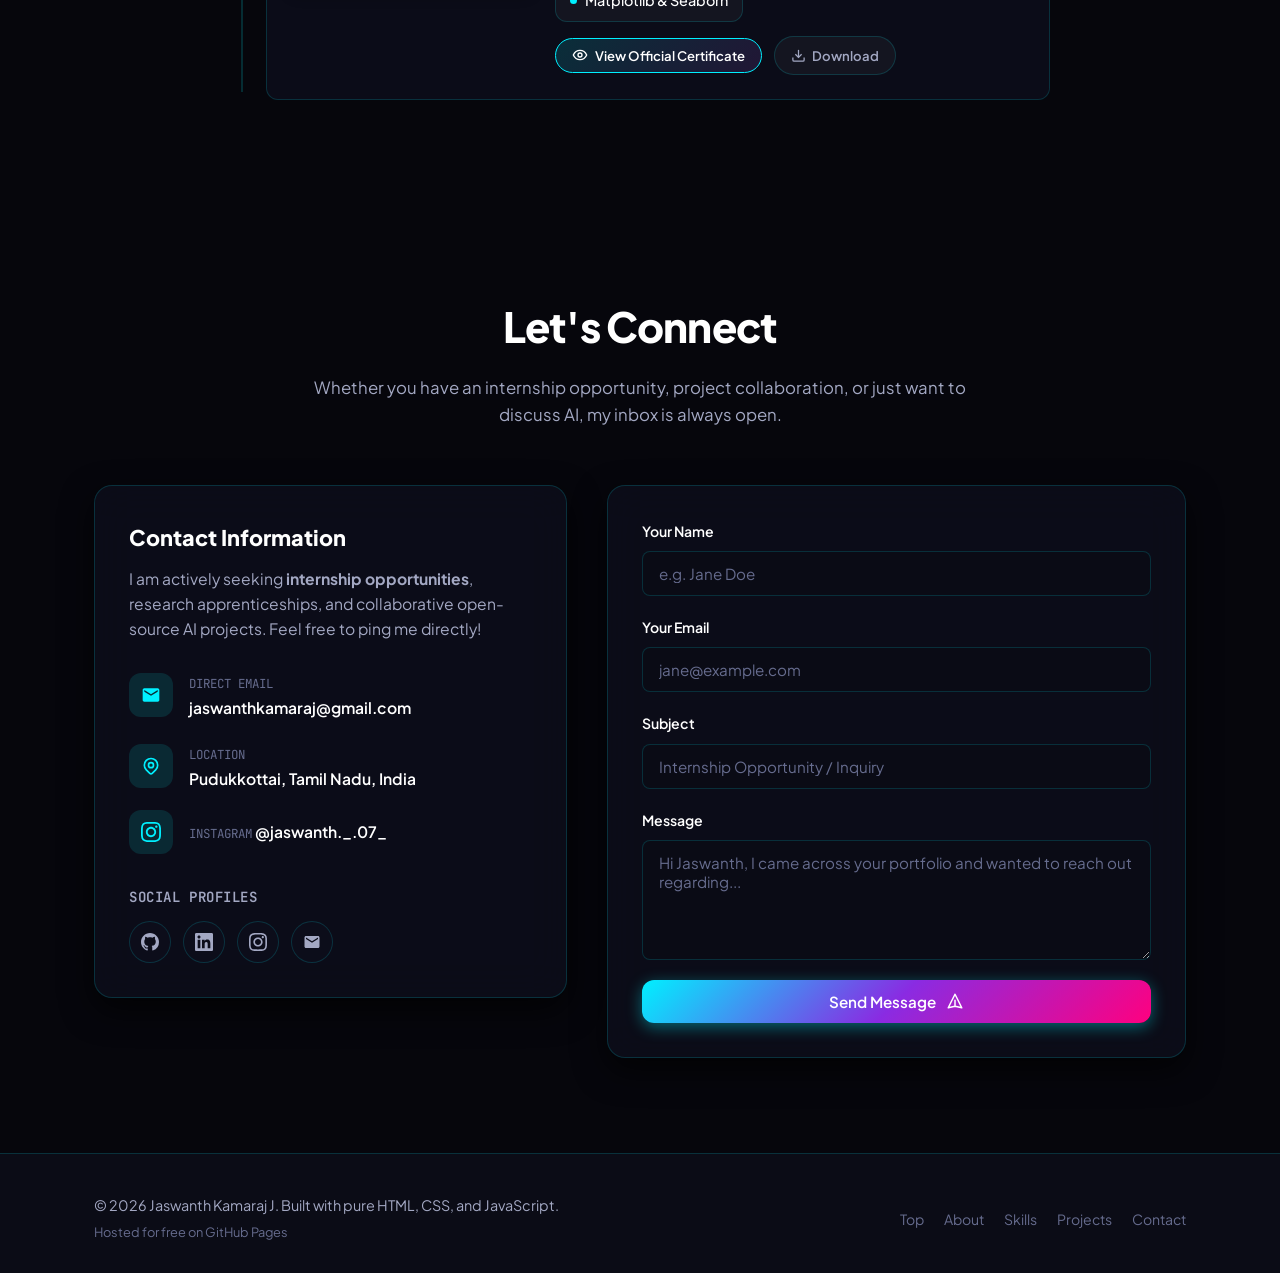
==== commit 5d3a951c: "Replace project with NexusCode: multi-language online compiler & code execution engine" ====
--- a/index.html
+++ b/index.html
@@ -519,38 +519,40 @@
             </div>
           </article>
 
-          <!-- Project 2: BugTrace AI / Code Debugger & Explainer -->
+          <!-- Project 2: NexusCode / Online Compiler & Code Executor -->
           <article class="project-card spotlight-card reveal reveal-delay-1" style="overflow: hidden;">
             <div style="margin: -24px -24px 20px -24px; position: relative; height: 180px; overflow: hidden; border-bottom: 1px solid var(--border-color);">
-              <img src="code-debugger-banner.svg" alt="BugTrace AI: Multi-Language Code Debugger and Line-by-Line Logic Explainer" style="width: 100%; height: 100%; object-fit: cover;">
-              <span style="position: absolute; bottom: 8px; left: 12px; font-family: var(--font-mono); font-size: 0.72rem; color: #00f0ff; background: rgba(5,8,20,0.85); backdrop-filter: blur(8px); padding: 3px 8px; border-radius: 9999px; border: 1px solid rgba(0,240,255,0.35);">
-                🐞 Multi-Language Debugger &amp; Explainer
+              <img src="code-executor-banner.svg" alt="NexusCode: Multi-Language Online Compiler and Real-Time Code Execution Engine" style="width: 100%; height: 100%; object-fit: cover;">
+              <span style="position: absolute; bottom: 8px; left: 12px; font-family: var(--font-mono); font-size: 0.72rem; color: #10b981; background: rgba(5,8,20,0.85); backdrop-filter: blur(8px); padding: 3px 8px; border-radius: 9999px; border: 1px solid rgba(16,185,129,0.35);">
+                ⚡ Multi-Language Online Compiler
               </span>
             </div>
             <div>
               <div class="project-top">
-                <span class="project-type">Static Analysis &amp; Runtime Diagnostics</span>
+                <span class="project-type">Compiler &amp; Polyglot Execution Engine</span>
                 <span class="project-icon">
                   <svg xmlns="http://www.w3.org/2000/svg" fill="none" viewBox="0 0 24 24" stroke="currentColor">
-                    <path stroke-linecap="round" stroke-linejoin="round" stroke-width="2" d="M10 20l4-16m4 4l4 4-4 4M6 16l-4-4 4-4" />
+                    <path stroke-linecap="round" stroke-linejoin="round" stroke-width="2" d="M14.752 11.168l-3.197-2.132A1 1 0 0010 9.87v4.263a1 1 0 001.555.832l3.197-2.132a1 1 0 000-1.664z" />
+                    <path stroke-linecap="round" stroke-linejoin="round" stroke-width="2" d="M21 12a9 9 0 11-18 0 9 9 0 0118 0z" />
                   </svg>
                 </span>
               </div>
 
-              <h3 class="project-title">BugTrace AI: Code Debugger &amp; Logic Explainer</h3>
+              <h3 class="project-title">NexusCode: Universal Online Compiler &amp; Code Executor</h3>
 
               <p class="project-desc">
-                An intelligent code debugging and program explanation environment. Paste or select code across Python, JavaScript, Java, and C++ to automatically detect runtime crashes, memory leaks, off-by-one boundary errors, infinite recursions, and null pointer dereferences. Features a visual step debugger with breakpoints, live memory scope watch table, one-click automated patching with side-by-side diffs, and synthesized AI voice narration explaining each line and algorithmic complexity ($O$).
+                A high-performance online compiler and interactive code execution sandbox. Write, compile, and run code in real-time across Python 3 (WebAssembly/Pyodide), JavaScript (ES2024 Node.js), C++20, C (GCC 13), Java 21, and HTML/CSS/JS. Features standard input (stdin) support, real-time Linux terminal stdout/stderr logging, execution performance metrics (ms / memory), preloaded algorithmic problem presets, and synthesized audio narration.
               </p>
 
               <!-- Tech Stack Tags -->
               <div class="project-tags">
+                <span class="project-tag">WebAssembly</span>
+                <span class="project-tag">Pyodide</span>
+                <span class="project-tag">Python 3</span>
                 <span class="project-tag">JavaScript</span>
-                <span class="project-tag">Virtual Stepper</span>
-                <span class="project-tag">Fault Localization</span>
-                <span class="project-tag">Multi-Language</span>
-                <span class="project-tag">Web Speech API</span>
-                <span class="project-tag">Diff Engine</span>
+                <span class="project-tag">C++20</span>
+                <span class="project-tag">Java 21</span>
+                <span class="project-tag">Terminal Engine</span>
               </div>
             </div>
 
@@ -563,7 +565,7 @@
                 GitHub
               </a>
 
-              <a href="./code-debugger/index.html" target="_blank" rel="noopener noreferrer" class="btn-project demo" aria-label="Launch BugTrace AI Code Debugger &amp; Logic Explainer">
+              <a href="./code-executor/index.html" target="_blank" rel="noopener noreferrer" class="btn-project demo" aria-label="Launch NexusCode Online Compiler &amp; Code Executor">
                 <svg xmlns="http://www.w3.org/2000/svg" fill="none" viewBox="0 0 24 24" stroke="currentColor">
                   <path stroke-linecap="round" stroke-linejoin="round" stroke-width="2" d="M10 6H6a2 2 0 00-2 2v10a2 2 0 002 2h10a2 2 0 002-2v-4M14 4h6m0 0v6m0-6L10 14" />
                 </svg>
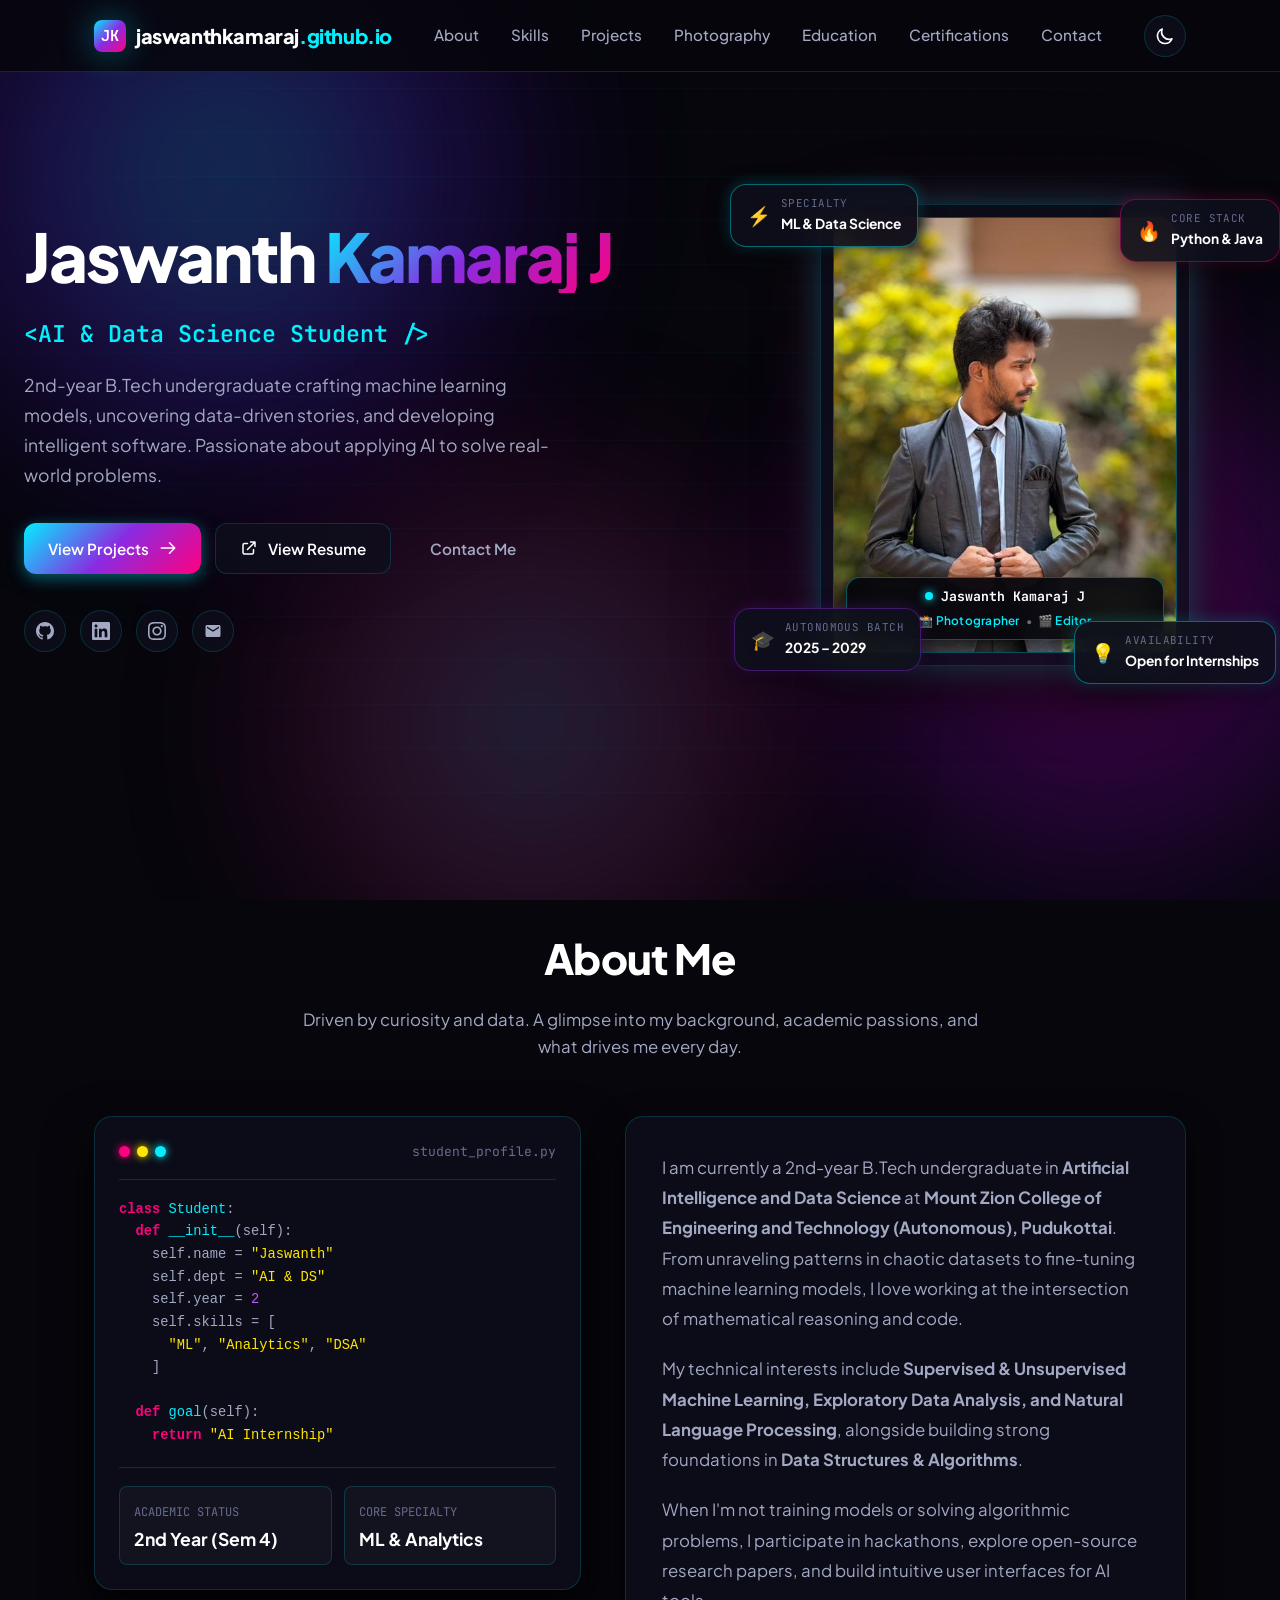
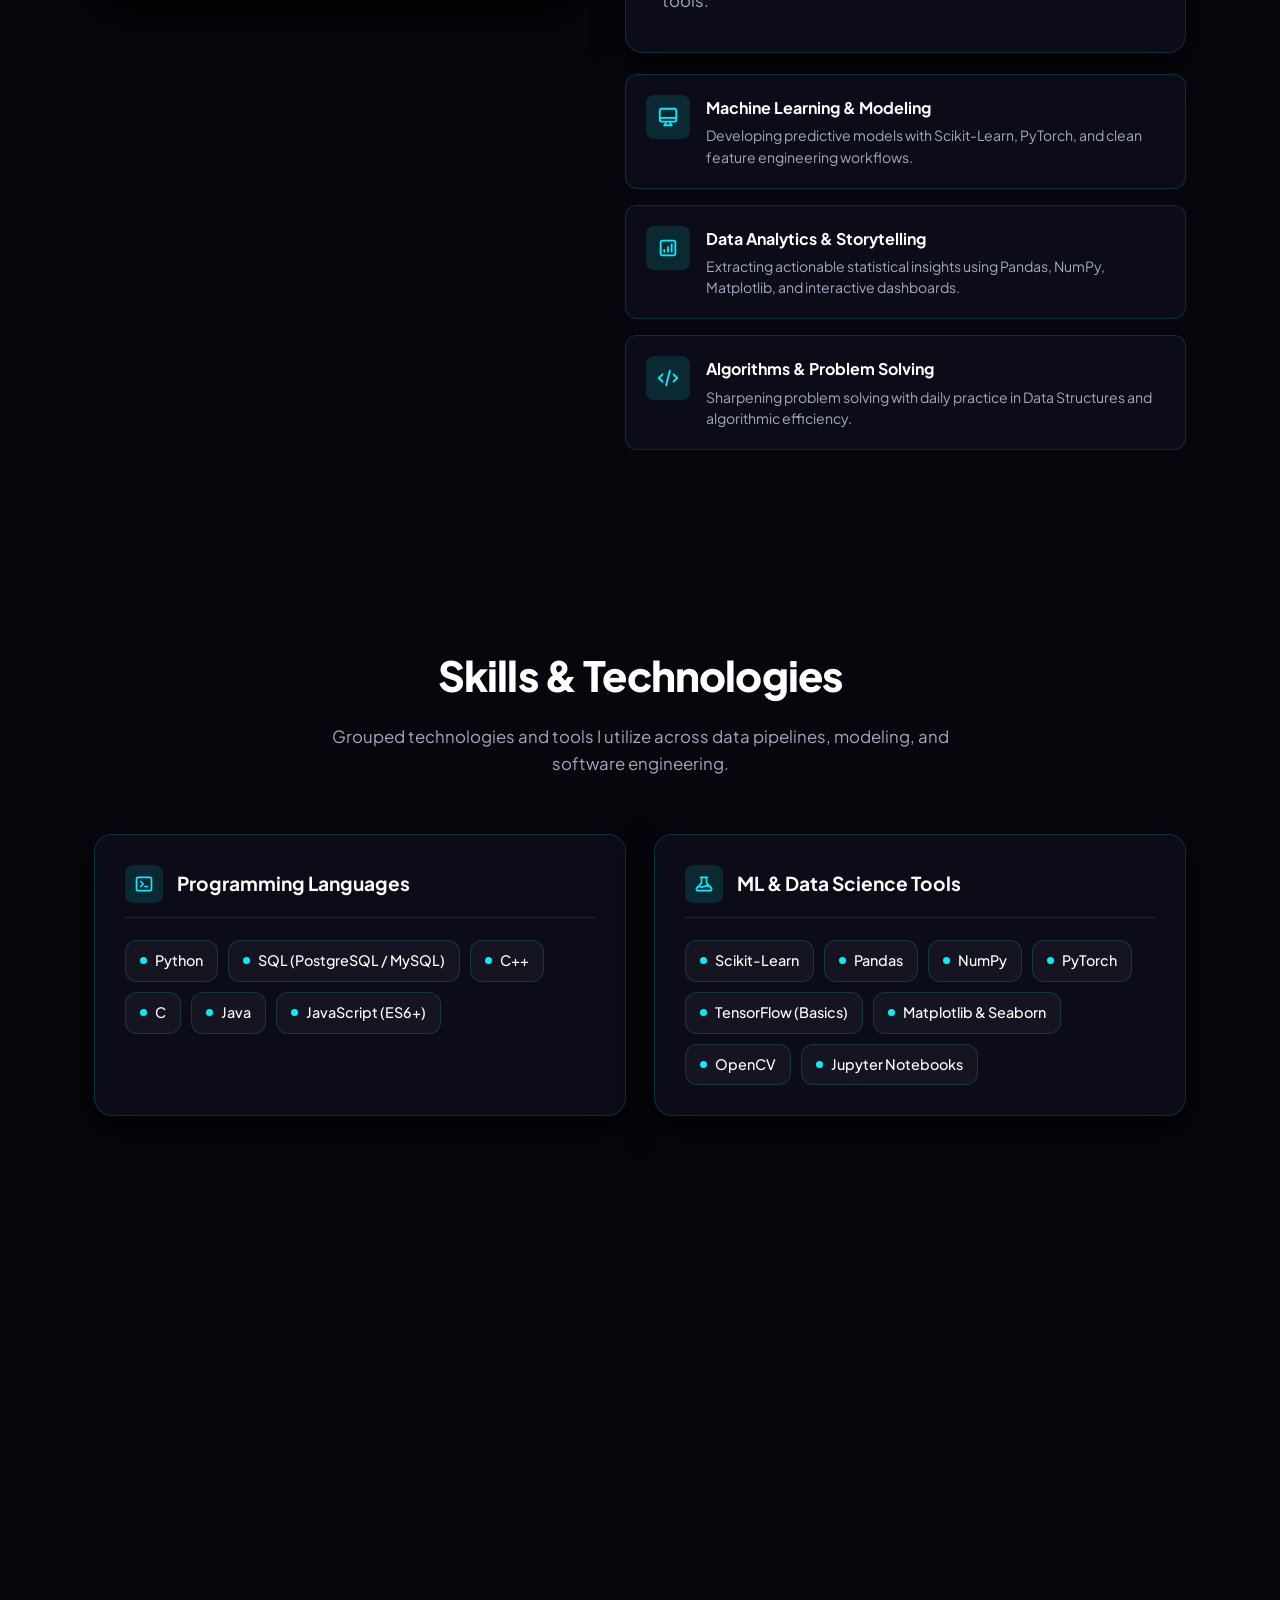
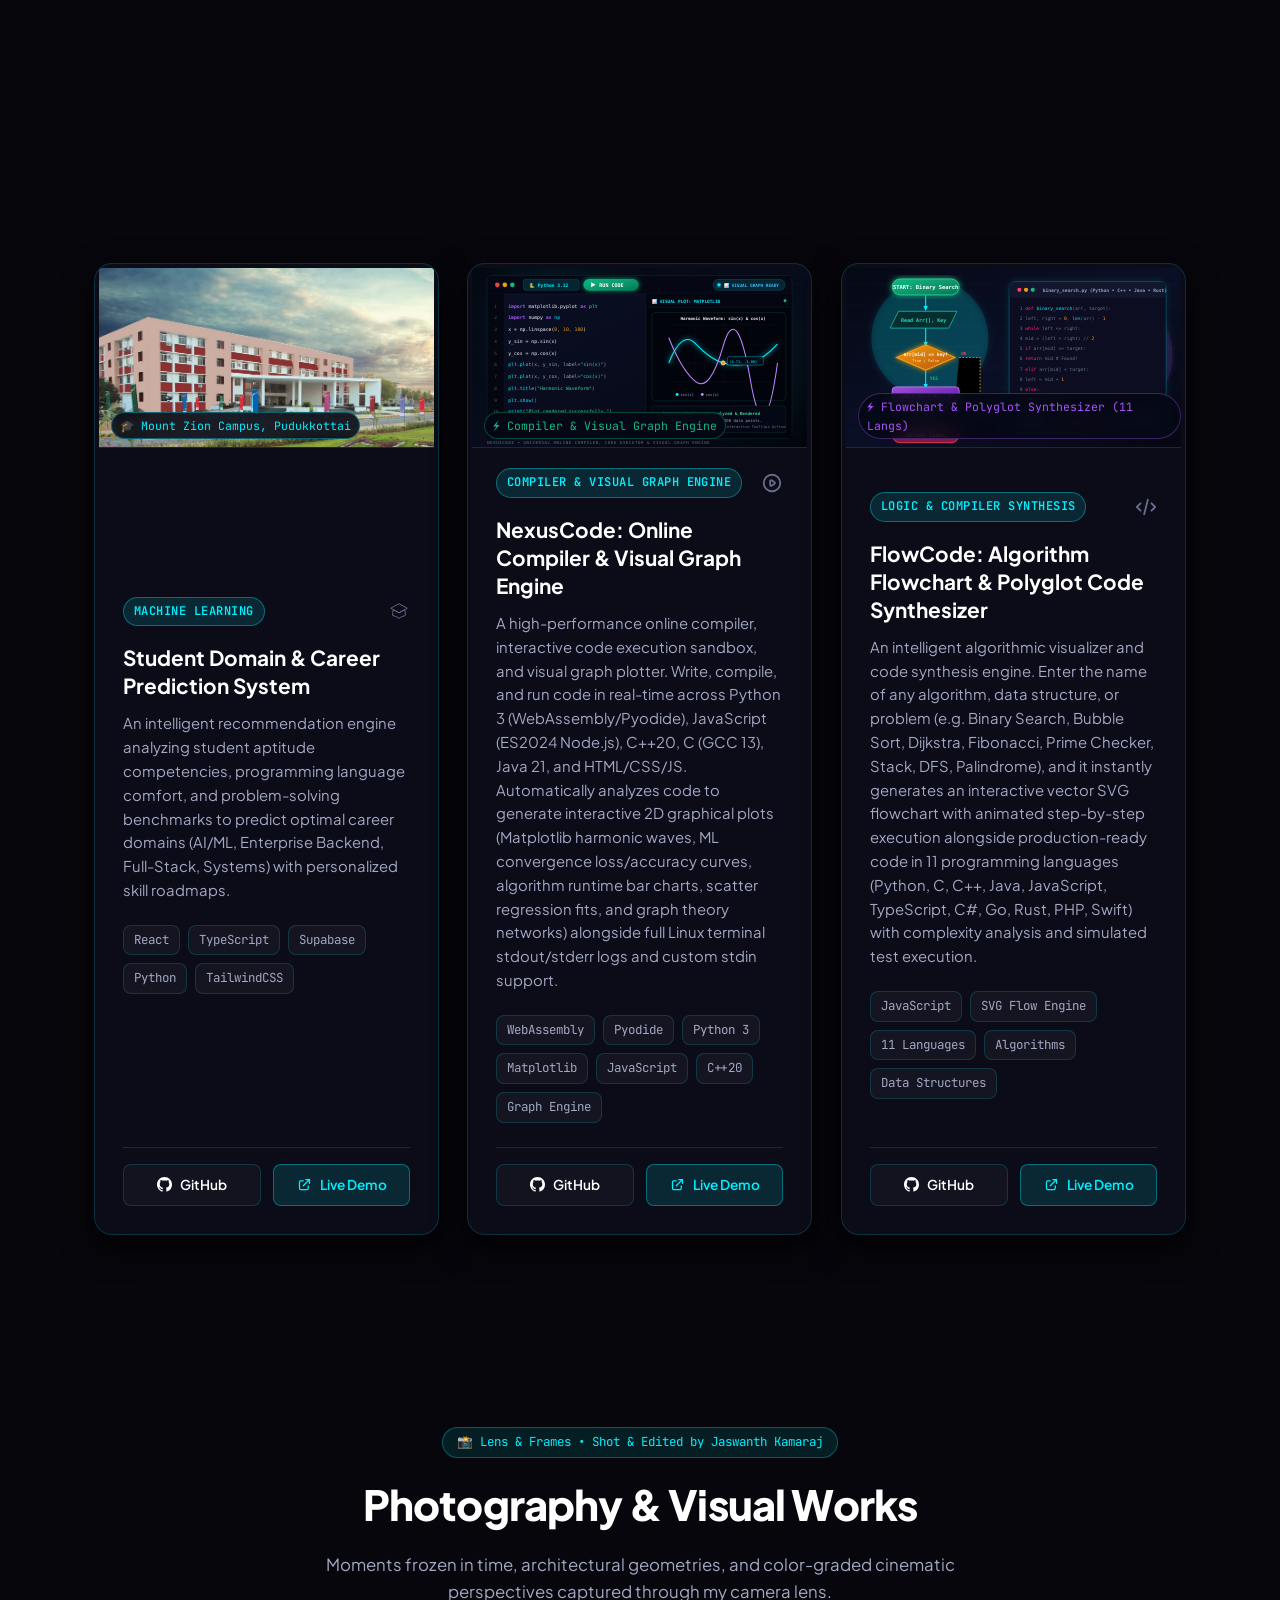
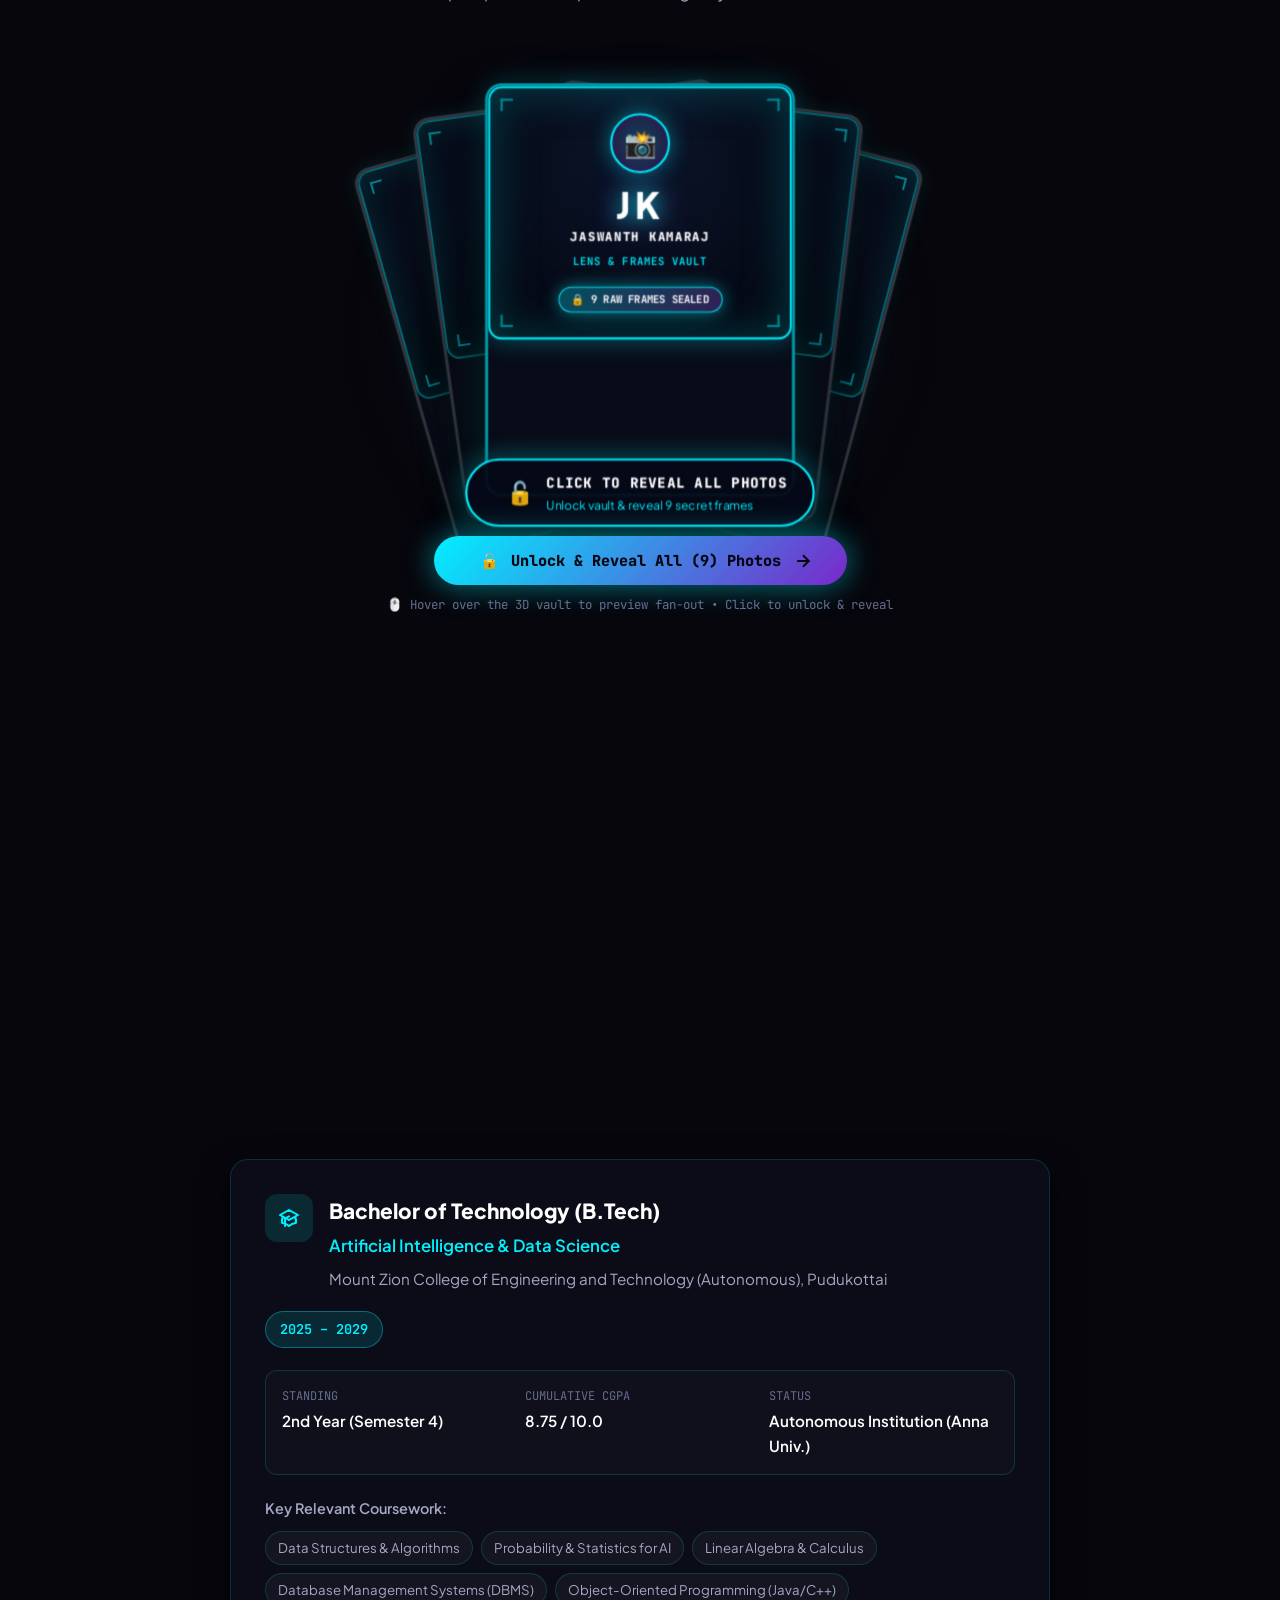
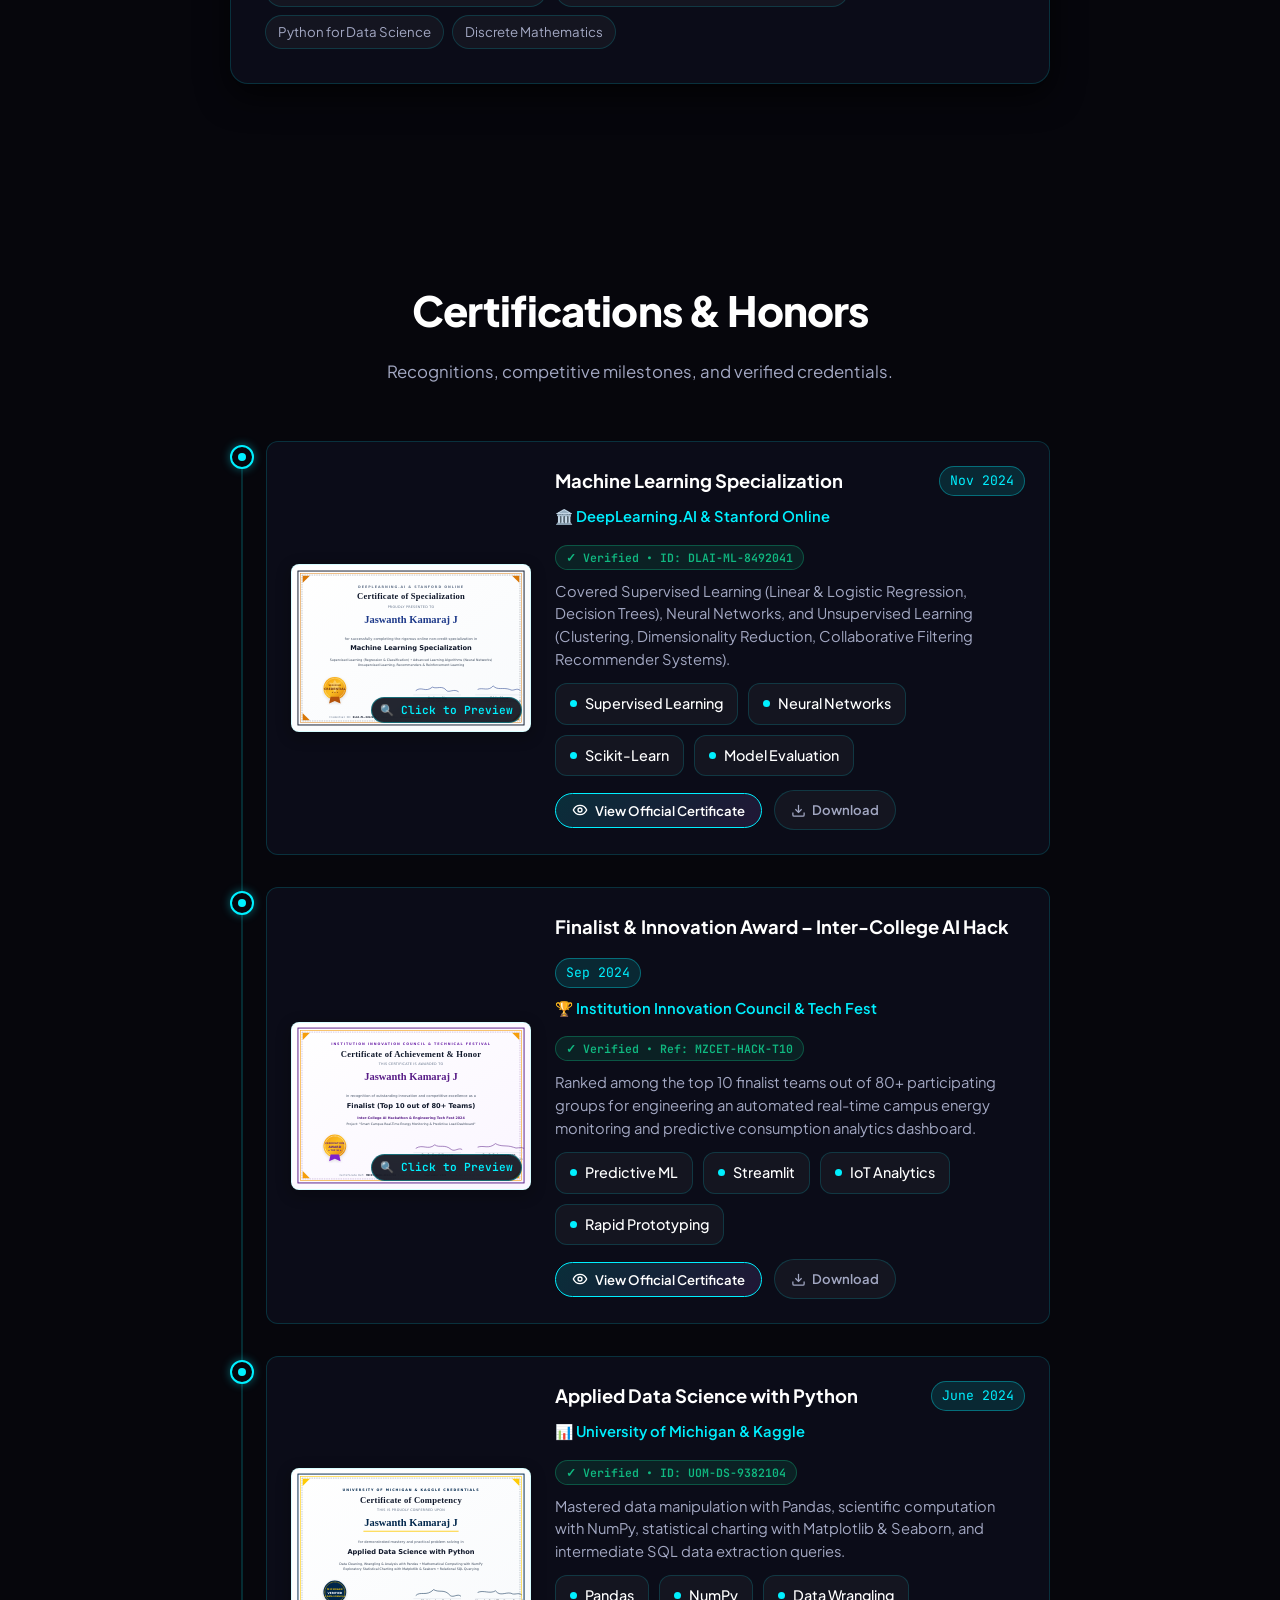
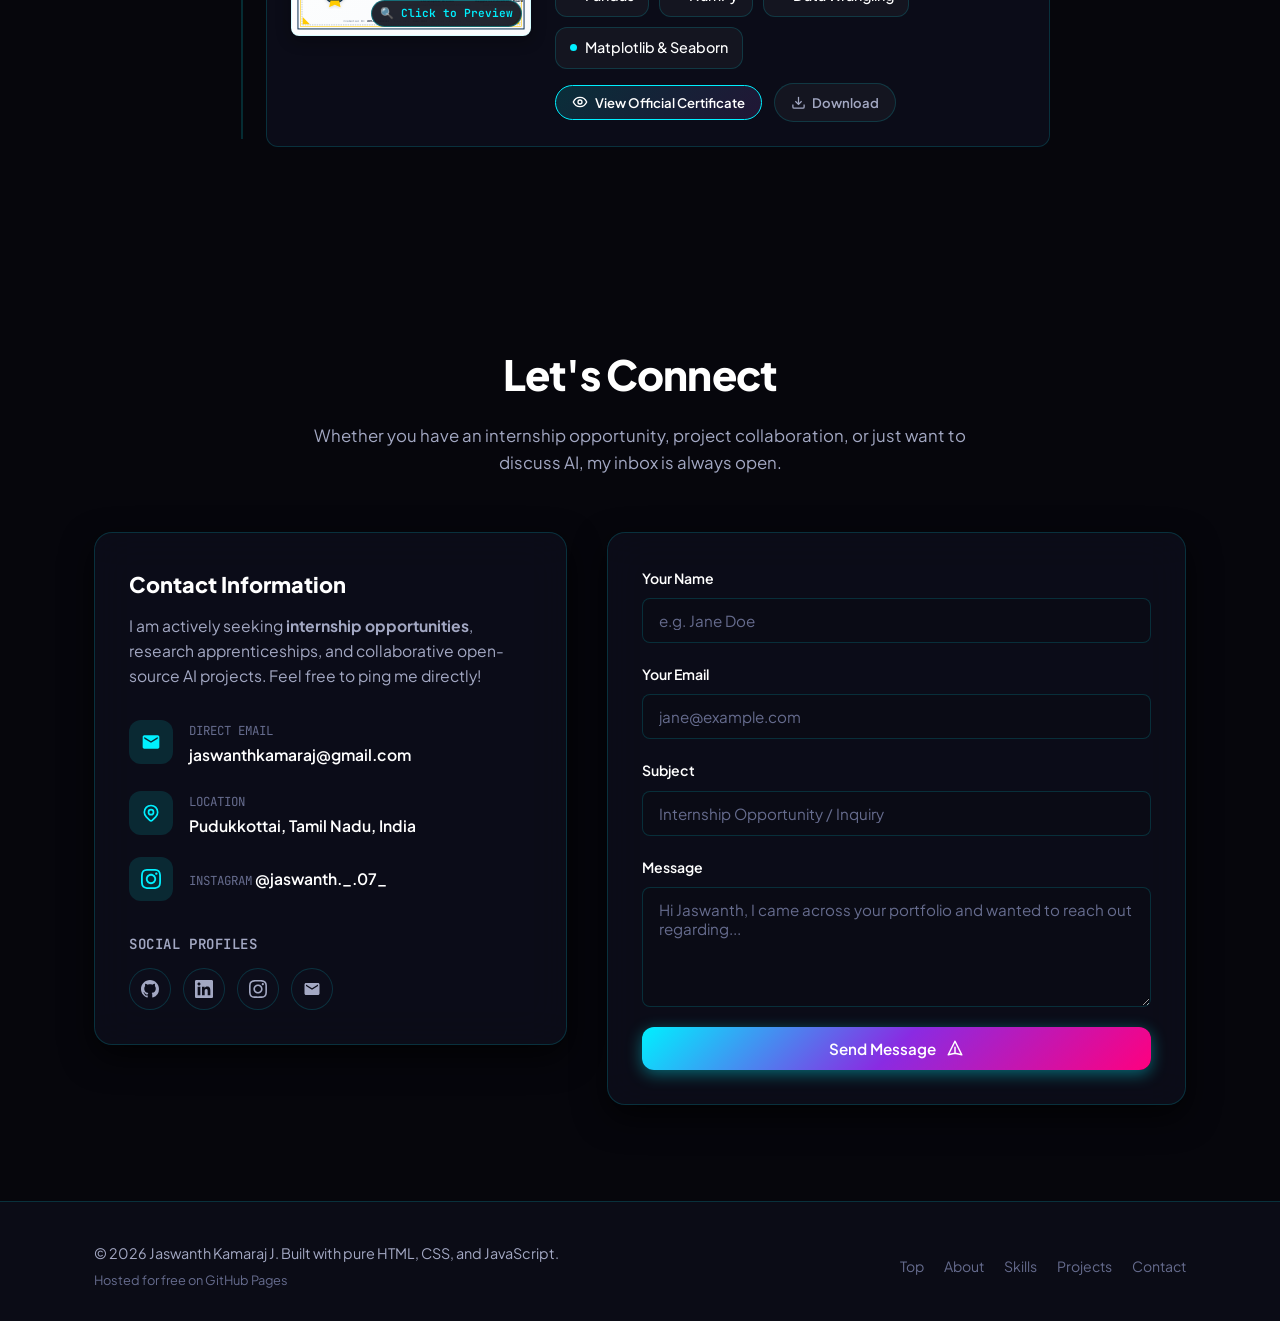
==== commit 65d562f4: "Add visual graph & plot engine to NexusCode: renders interactive charts, Matplotlib, curves, and net" ====
--- a/index.html
+++ b/index.html
@@ -519,17 +519,17 @@
             </div>
           </article>
 
-          <!-- Project 2: NexusCode / Online Compiler & Code Executor -->
+          <!-- Project 2: NexusCode / Online Compiler, Code Executor & Visual Graph Engine -->
           <article class="project-card spotlight-card reveal reveal-delay-1" style="overflow: hidden;">
             <div style="margin: -24px -24px 20px -24px; position: relative; height: 180px; overflow: hidden; border-bottom: 1px solid var(--border-color);">
-              <img src="code-executor-banner.svg" alt="NexusCode: Multi-Language Online Compiler and Real-Time Code Execution Engine" style="width: 100%; height: 100%; object-fit: cover;">
+              <img src="code-executor-banner.svg" alt="NexusCode: Multi-Language Online Compiler, Code Execution and Visual Graph Engine" style="width: 100%; height: 100%; object-fit: cover;">
               <span style="position: absolute; bottom: 8px; left: 12px; font-family: var(--font-mono); font-size: 0.72rem; color: #10b981; background: rgba(5,8,20,0.85); backdrop-filter: blur(8px); padding: 3px 8px; border-radius: 9999px; border: 1px solid rgba(16,185,129,0.35);">
-                ⚡ Multi-Language Online Compiler
+                ⚡ Compiler &amp; Visual Graph Engine
               </span>
             </div>
             <div>
               <div class="project-top">
-                <span class="project-type">Compiler &amp; Polyglot Execution Engine</span>
+                <span class="project-type">Compiler &amp; Visual Graph Engine</span>
                 <span class="project-icon">
                   <svg xmlns="http://www.w3.org/2000/svg" fill="none" viewBox="0 0 24 24" stroke="currentColor">
                     <path stroke-linecap="round" stroke-linejoin="round" stroke-width="2" d="M14.752 11.168l-3.197-2.132A1 1 0 0010 9.87v4.263a1 1 0 001.555.832l3.197-2.132a1 1 0 000-1.664z" />
@@ -538,10 +538,10 @@
                 </span>
               </div>
 
-              <h3 class="project-title">NexusCode: Universal Online Compiler &amp; Code Executor</h3>
+              <h3 class="project-title">NexusCode: Online Compiler &amp; Visual Graph Engine</h3>
 
               <p class="project-desc">
-                A high-performance online compiler and interactive code execution sandbox. Write, compile, and run code in real-time across Python 3 (WebAssembly/Pyodide), JavaScript (ES2024 Node.js), C++20, C (GCC 13), Java 21, and HTML/CSS/JS. Features standard input (stdin) support, real-time Linux terminal stdout/stderr logging, execution performance metrics (ms / memory), preloaded algorithmic problem presets, and synthesized audio narration.
+                A high-performance online compiler, interactive code execution sandbox, and visual graph plotter. Write, compile, and run code in real-time across Python 3 (WebAssembly/Pyodide), JavaScript (ES2024 Node.js), C++20, C (GCC 13), Java 21, and HTML/CSS/JS. Automatically analyzes code to generate interactive 2D graphical plots (Matplotlib harmonic waves, ML convergence loss/accuracy curves, algorithm runtime bar charts, scatter regression fits, and graph theory networks) alongside full Linux terminal stdout/stderr logs and custom stdin support.
               </p>
 
               <!-- Tech Stack Tags -->
@@ -549,10 +549,10 @@
                 <span class="project-tag">WebAssembly</span>
                 <span class="project-tag">Pyodide</span>
                 <span class="project-tag">Python 3</span>
+                <span class="project-tag">Matplotlib</span>
                 <span class="project-tag">JavaScript</span>
                 <span class="project-tag">C++20</span>
-                <span class="project-tag">Java 21</span>
-                <span class="project-tag">Terminal Engine</span>
+                <span class="project-tag">Graph Engine</span>
               </div>
             </div>
 
@@ -565,7 +565,7 @@
                 GitHub
               </a>
 
-              <a href="./code-executor/index.html" target="_blank" rel="noopener noreferrer" class="btn-project demo" aria-label="Launch NexusCode Online Compiler &amp; Code Executor">
+              <a href="./code-executor/index.html" target="_blank" rel="noopener noreferrer" class="btn-project demo" aria-label="Launch NexusCode Online Compiler &amp; Visual Graph Engine">
                 <svg xmlns="http://www.w3.org/2000/svg" fill="none" viewBox="0 0 24 24" stroke="currentColor">
                   <path stroke-linecap="round" stroke-linejoin="round" stroke-width="2" d="M10 6H6a2 2 0 00-2 2v10a2 2 0 002 2h10a2 2 0 002-2v-4M14 4h6m0 0v6m0-6L10 14" />
                 </svg>
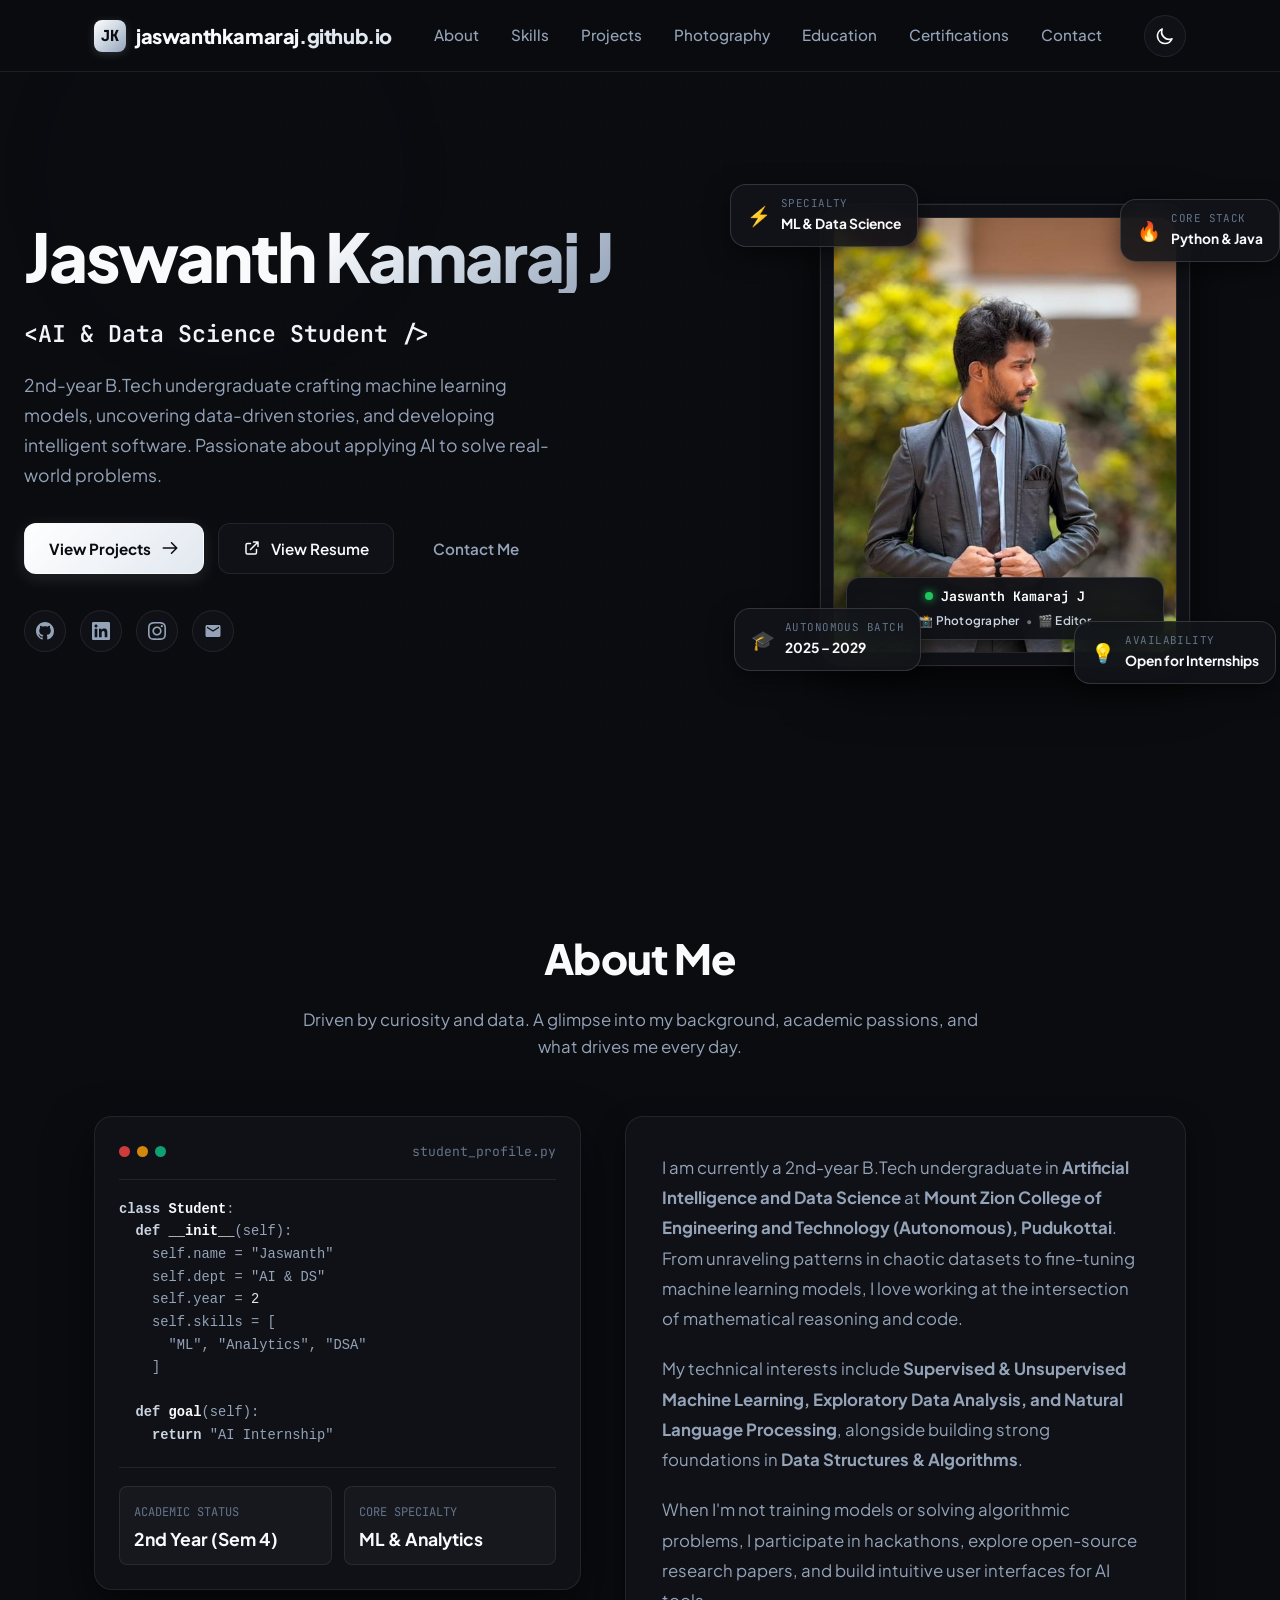
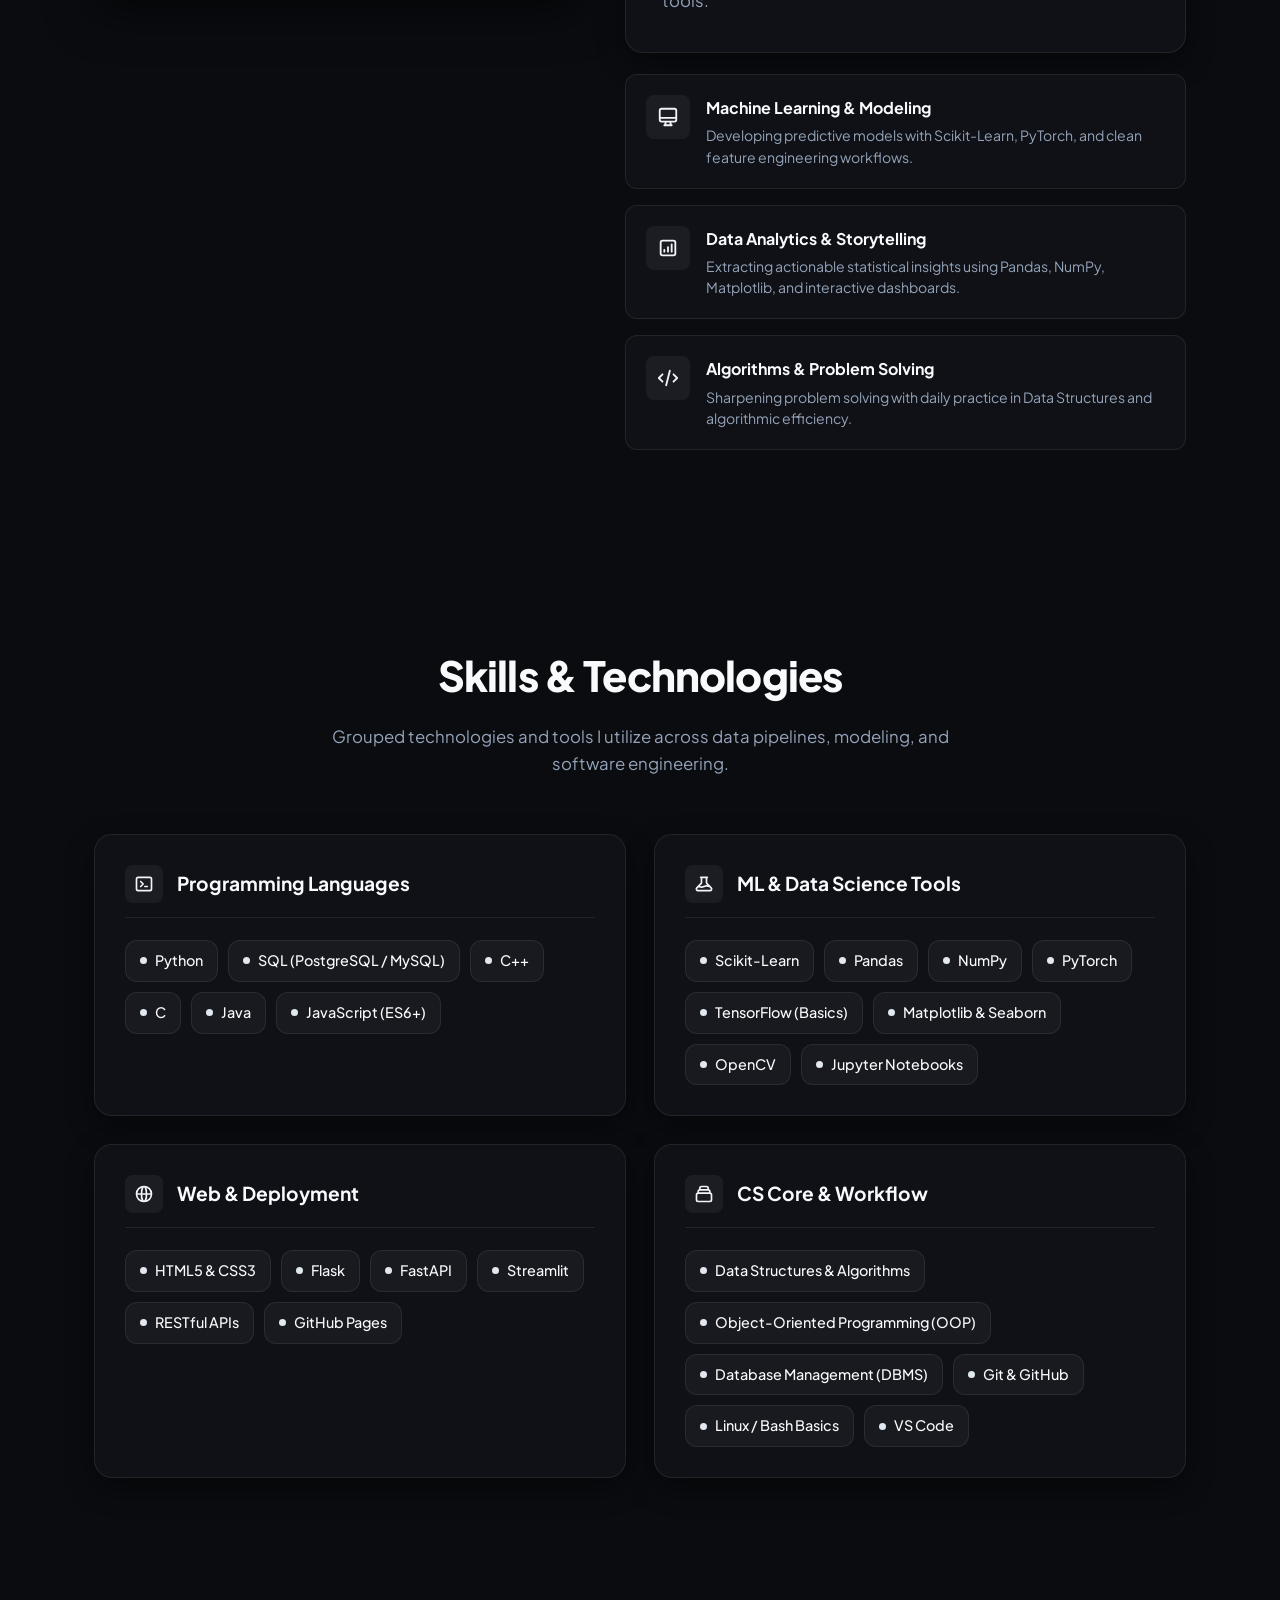
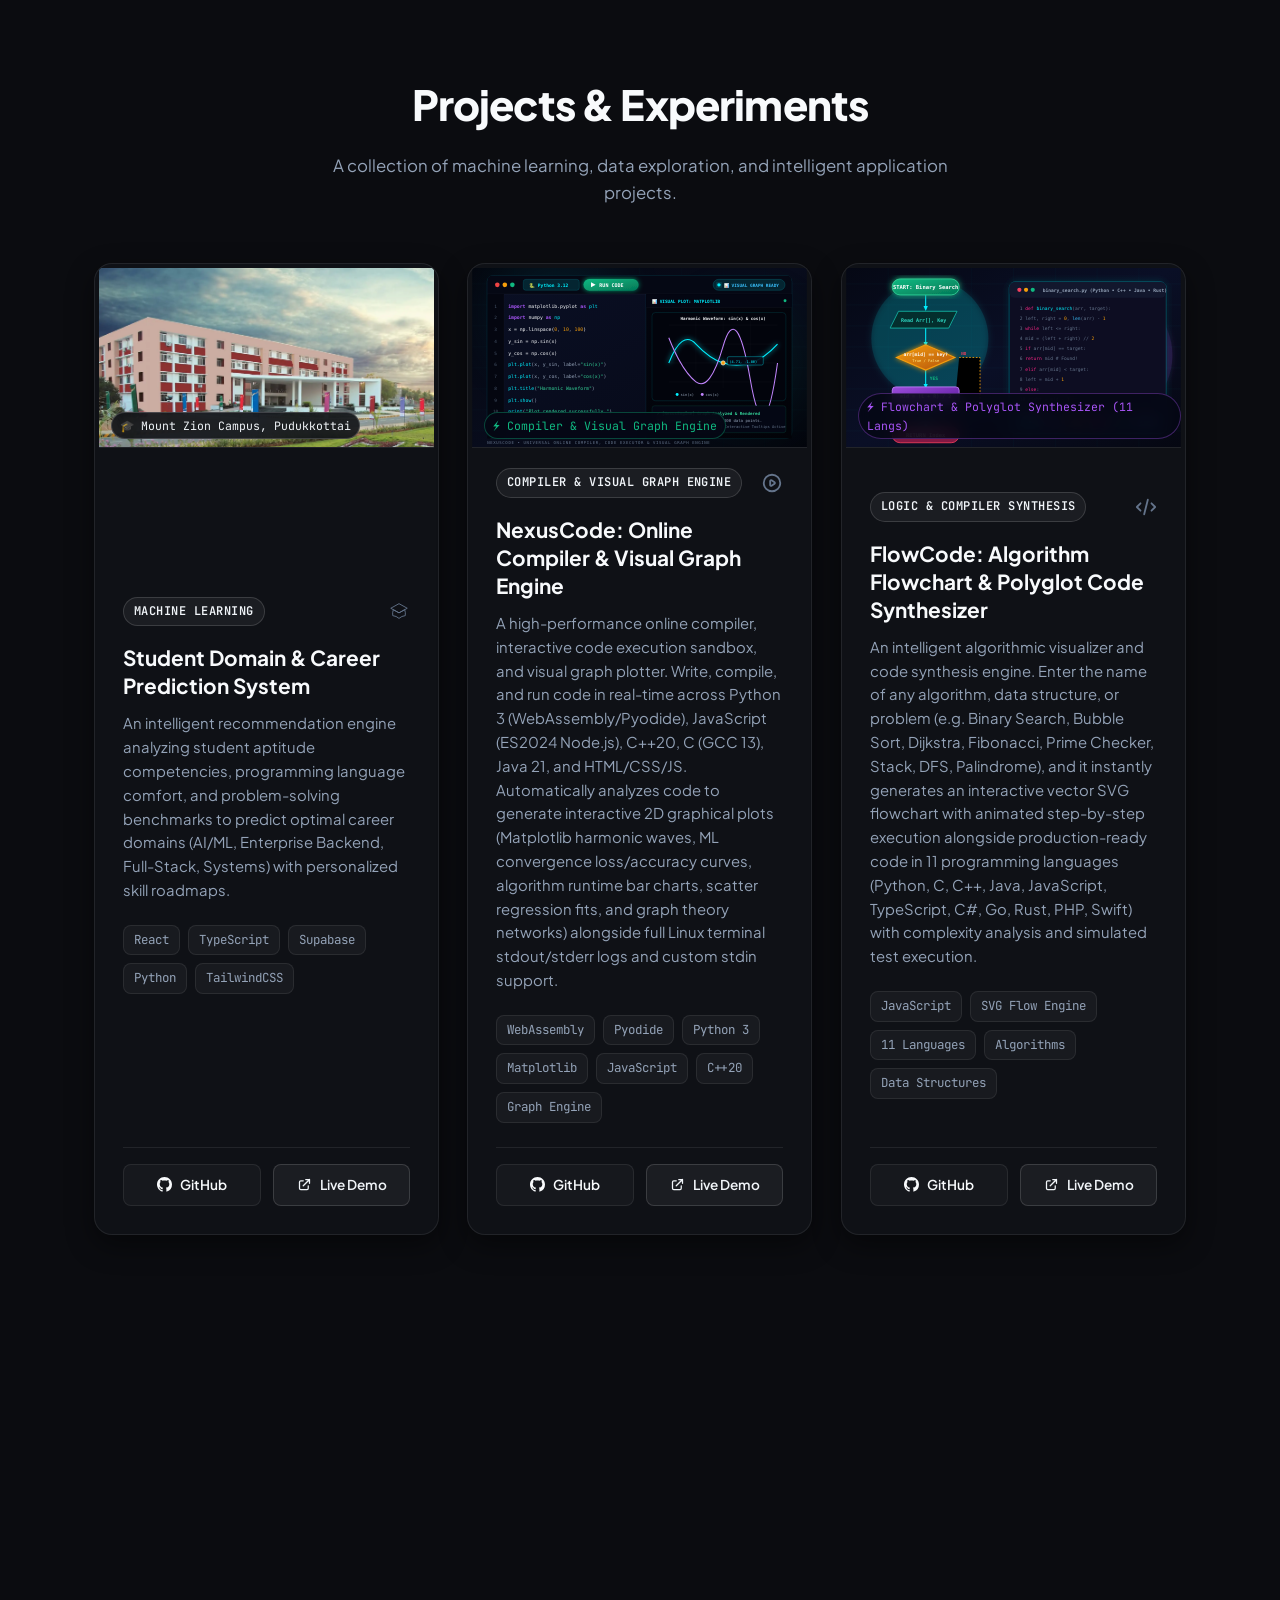
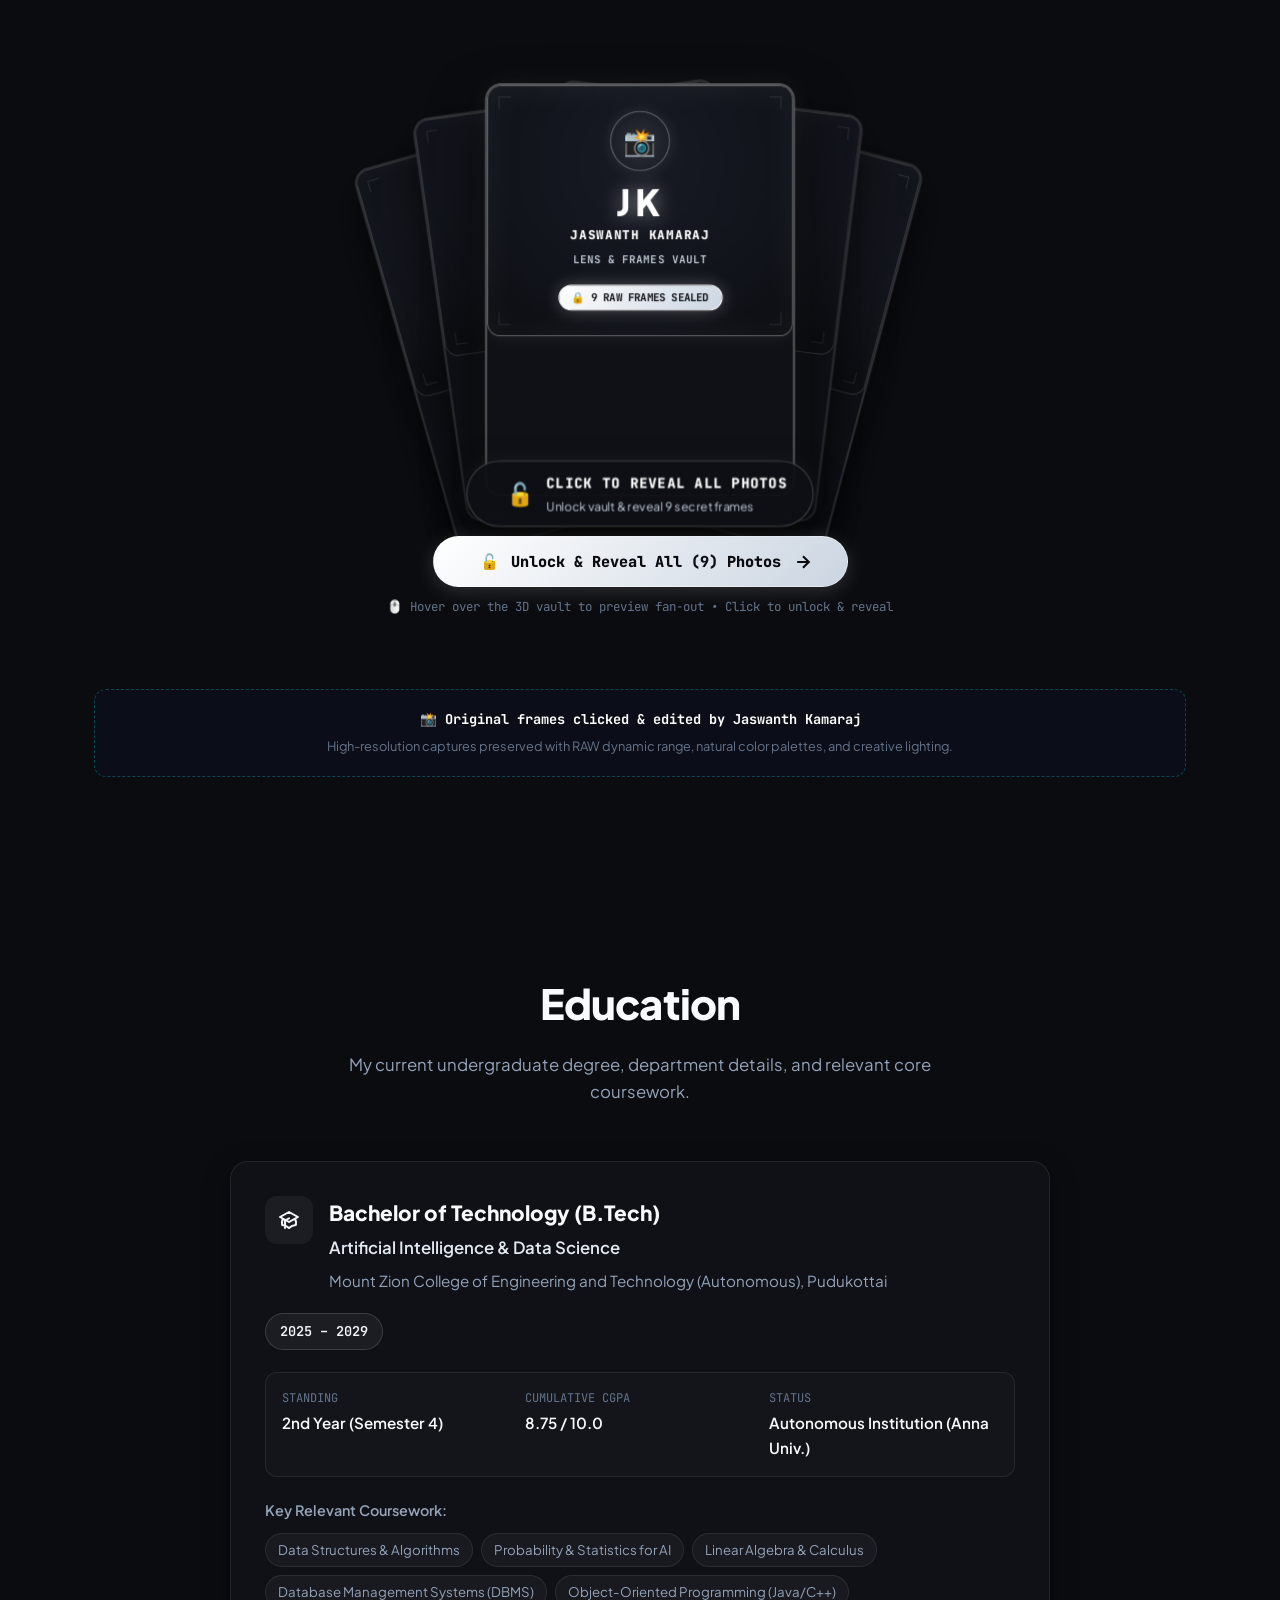
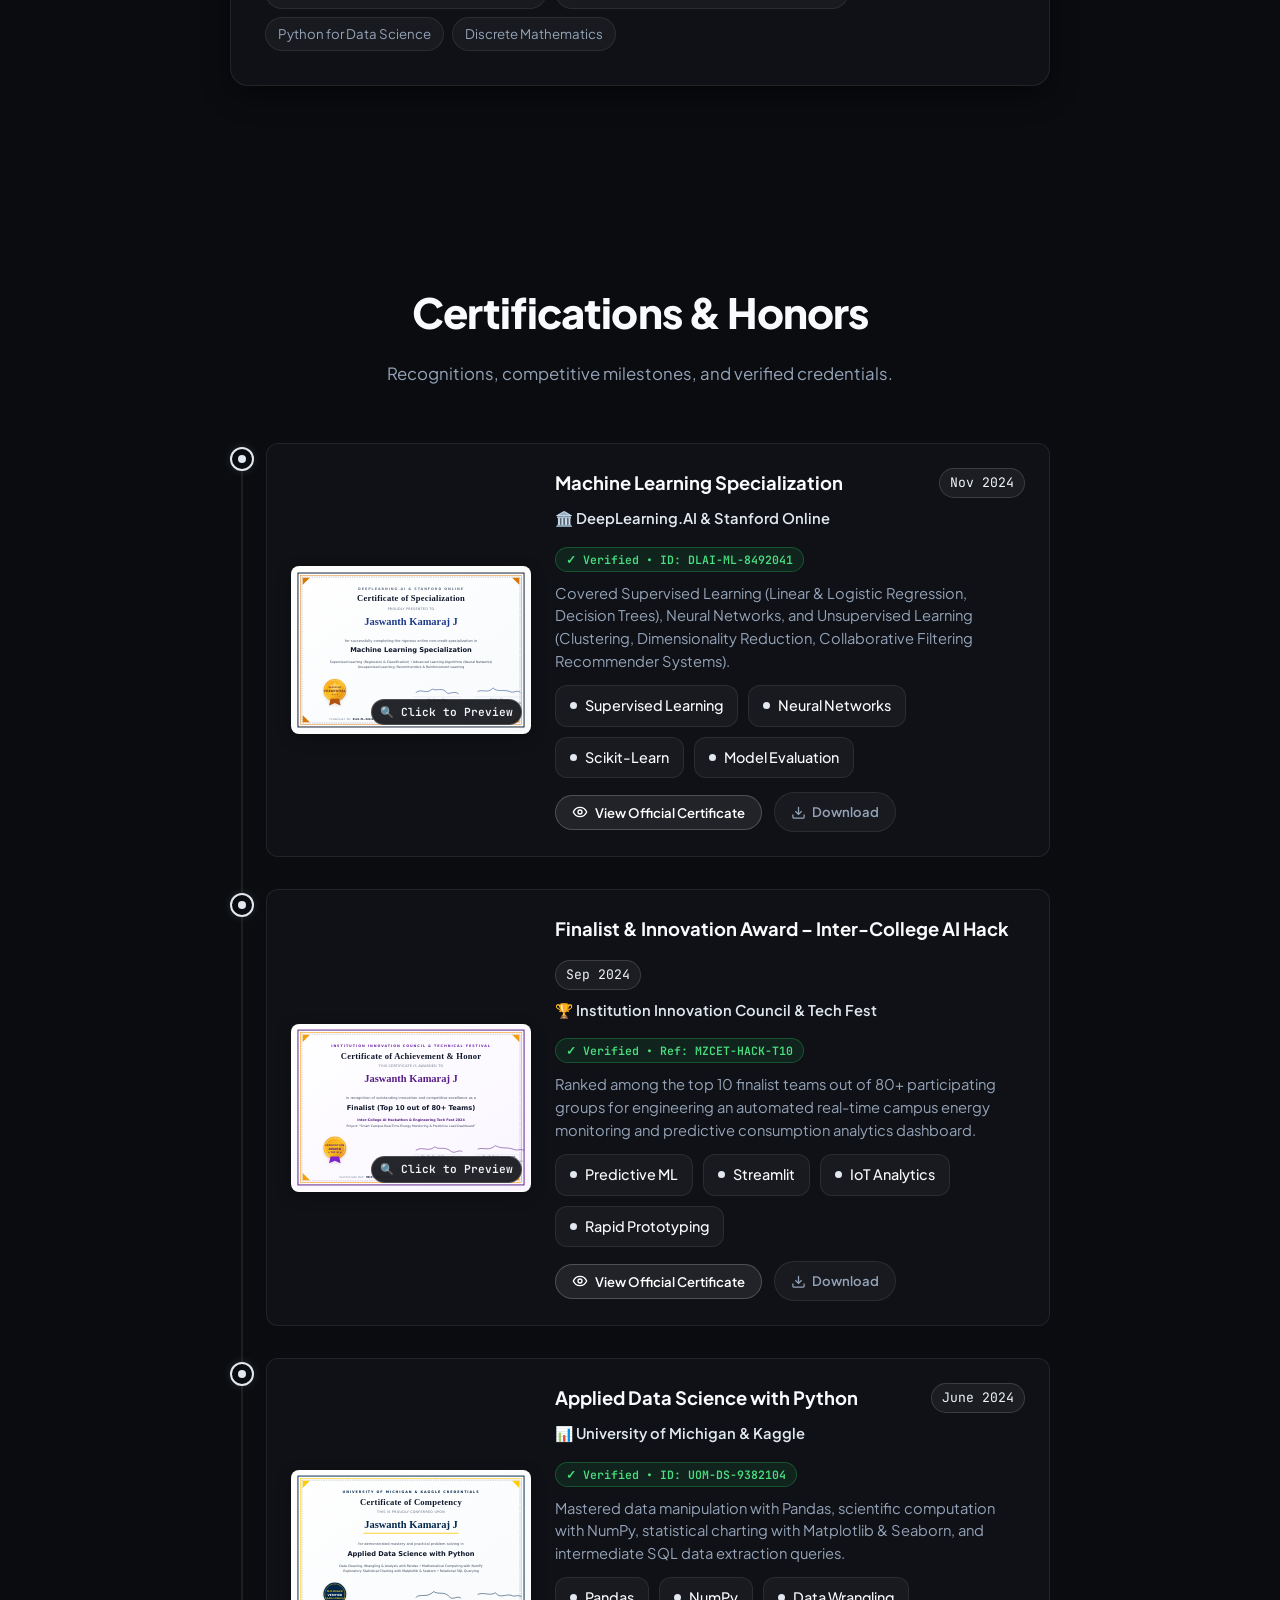
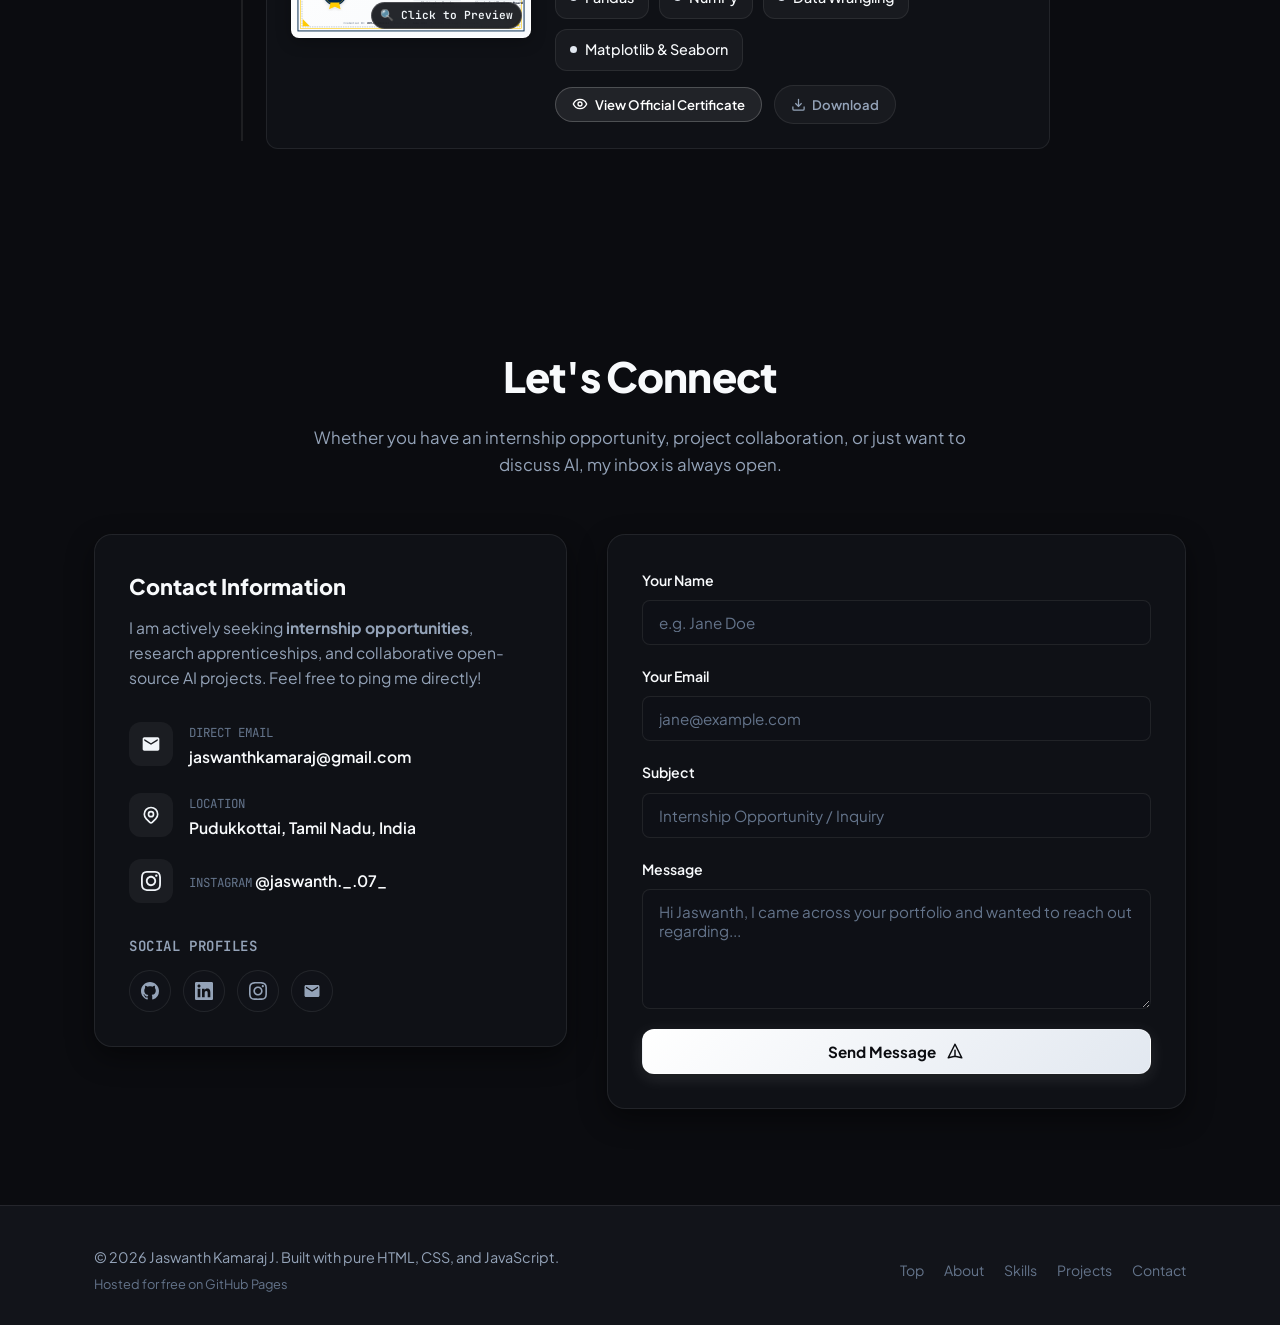
==== commit 20ff90db: "Transform theme to Stealth Charcoal & Titanium: Apple minimalist aesthetic, matte graphite, refined " ====
--- a/index.html
+++ b/index.html
@@ -8,6 +8,9 @@
   <meta charset="UTF-8">
   <meta name="viewport" content="width=device-width, initial-scale=1.0">
   <meta http-equiv="X-UA-Compatible" content="ie=edge">
+  <meta http-equiv="Cache-Control" content="no-cache, no-store, must-revalidate">
+  <meta http-equiv="Pragma" content="no-cache">
+  <meta http-equiv="Expires" content="0">
 
   <!-- EDIT: Change to your name and tagline -->
   <title>Jaswanth Kamaraj J | AI & Data Science Student Portfolio</title>
@@ -37,7 +40,7 @@
   <link href="https://fonts.googleapis.com/css2?family=JetBrains+Mono:wght@400;500;600&family=Plus+Jakarta+Sans:wght@400;500;600;700;800&display=swap" rel="stylesheet">
 
   <!-- Custom Stylesheet -->
-  <link rel="stylesheet" href="style.css">
+  <link rel="stylesheet" href="style.css?v=3.0">
 </head>
 <body>
 
@@ -470,7 +473,7 @@
           <article class="project-card spotlight-card reveal" style="overflow: hidden;">
             <div style="margin: -24px -24px 20px -24px; position: relative; height: 180px; overflow: hidden; border-bottom: 1px solid var(--border-color);">
               <img src="mount-zion-college.webp" alt="Mount Zion College of Engineering and Technology Campus, Pudukkottai" style="width: 100%; height: 100%; object-fit: cover; object-position: center 38%;">
-              <span style="position: absolute; bottom: 8px; left: 12px; font-family: var(--font-mono); font-size: 0.72rem; color: #00f0ff; background: rgba(5,8,20,0.85); backdrop-filter: blur(8px); padding: 3px 8px; border-radius: 9999px; border: 1px solid rgba(0,240,255,0.35);">
+              <span style="position: absolute; bottom: 8px; left: 12px; font-family: var(--font-mono); font-size: 0.72rem; color: #f1f5f9; background: rgba(14,16,22,0.88); backdrop-filter: blur(8px); padding: 3px 8px; border-radius: 9999px; border: 1px solid rgba(255,255,255,0.18);">
                 🎓 Mount Zion Campus, Pudukkottai
               </span>
             </div>
--- a/style.css
+++ b/style.css
@@ -8,39 +8,39 @@
    1. CSS VARIABLES & DESIGN TOKENS
    ------------------------------------------------------------------- */
 :root {
-  /* Cyberpunk High-Contrast Neon Theme (Default) */
-  --bg-primary: #06060c;
-  --bg-secondary: #0b0c16;
-  --bg-card: rgba(14, 15, 28, 0.75);
-  --bg-card-hover: rgba(22, 24, 44, 0.88);
-  --bg-input: rgba(11, 12, 22, 0.9);
-  --bg-glass: rgba(6, 6, 12, 0.88);
-
-  --text-primary: #ffffff;
-  --text-secondary: #a3a8c3;
-  --text-muted: #666c8e;
-
-  /* Accent & Gradients: Cyber Neon (Cyan, Violet & Hot Pink) */
-  --accent-cyan: #00f0ff;       /* Electric Cyber Cyan */
-  --accent-indigo: #8a2be2;     /* Neon Violet */
-  --accent-violet: #ff007f;     /* Hot Neon Pink */
-  --accent-gradient: linear-gradient(135deg, #00f0ff 0%, #8a2be2 50%, #ff007f 100%);
-  --accent-gradient-alt: linear-gradient(135deg, #ff007f 0%, #8a2be2 50%, #00f0ff 100%);
-  --accent-glow: rgba(0, 240, 255, 0.4);
-  --accent-glow-subtle: rgba(255, 0, 127, 0.25);
-
-  --border-color: rgba(0, 240, 255, 0.16);
-  --border-color-hover: rgba(0, 240, 255, 0.65);
-  --border-color-pink: rgba(255, 0, 127, 0.45);
-
-  --badge-bg: rgba(0, 240, 255, 0.12);
-  --badge-text: #00f0ff;
-  --badge-border: rgba(0, 240, 255, 0.35);
-
-  --shadow-sm: 0 4px 20px rgba(0, 0, 0, 0.6);
-  --shadow-md: 0 12px 32px rgba(0, 0, 0, 0.7);
-  --shadow-lg: 0 20px 48px rgba(0, 0, 0, 0.8);
-  --shadow-glow: 0 0 35px rgba(0, 240, 255, 0.4);
+  /* Stealth Charcoal & Titanium (Apple Minimalist Edition) */
+  --bg-primary: #0b0c10;
+  --bg-secondary: #12141a;
+  --bg-card: rgba(18, 20, 26, 0.76);
+  --bg-card-hover: rgba(26, 29, 38, 0.9);
+  --bg-input: rgba(15, 17, 23, 0.95);
+  --bg-glass: rgba(11, 12, 16, 0.85);
+
+  --text-primary: #f8fafc;
+  --text-secondary: #94a3b8;
+  --text-muted: #64748b;
+
+  /* Accent & Gradients: Titanium Platinum & Refined Silver (Monochrome Elegance) */
+  --accent-cyan: #e2e8f0;       /* Titanium Platinum / Crisp Pure Silver */
+  --accent-indigo: #94a3b8;     /* Cool Silver Slate */
+  --accent-violet: #cbd5e1;     /* Refined Silver */
+  --accent-gradient: linear-gradient(135deg, #ffffff 0%, #cbd5e1 50%, #94a3b8 100%);
+  --accent-gradient-alt: linear-gradient(135deg, #f8fafc 0%, #cbd5e1 60%, #64748b 100%);
+  --accent-glow: rgba(255, 255, 255, 0.12);
+  --accent-glow-subtle: rgba(255, 255, 255, 0.08);
+
+  --border-color: rgba(255, 255, 255, 0.08);
+  --border-color-hover: rgba(255, 255, 255, 0.25);
+  --border-color-pink: rgba(255, 255, 255, 0.14);
+
+  --badge-bg: rgba(255, 255, 255, 0.05);
+  --badge-text: #f1f5f9;
+  --badge-border: rgba(255, 255, 255, 0.14);
+
+  --shadow-sm: 0 4px 16px rgba(0, 0, 0, 0.35);
+  --shadow-md: 0 10px 28px rgba(0, 0, 0, 0.45);
+  --shadow-lg: 0 20px 48px rgba(0, 0, 0, 0.6);
+  --shadow-glow: 0 0 25px rgba(255, 255, 255, 0.08);
 
   /* Typography */
   --font-main: 'Plus Jakarta Sans', -apple-system, BlinkMacSystemFont, 'Segoe UI', Roboto, sans-serif;
@@ -59,37 +59,37 @@
   --transition-normal: 0.3s cubic-bezier(0.16, 1, 0.3, 1);
 }
 
-/* Light Theme Variables (Cyberpunk Daylight Edition) */
+/* Light Theme Variables (Apple Daylight Titanium Edition) */
 [data-theme="light"] {
-  --bg-primary: #f4f5fa;
-  --bg-secondary: #e9ecf5;
-  --bg-card: rgba(255, 255, 255, 0.92);
-  --bg-card-hover: rgba(255, 255, 255, 0.98);
+  --bg-primary: #f8fafc;
+  --bg-secondary: #f1f5f9;
+  --bg-card: rgba(255, 255, 255, 0.95);
+  --bg-card-hover: #ffffff;
   --bg-input: #ffffff;
-  --bg-glass: rgba(244, 245, 250, 0.9);
-
-  --text-primary: #0a0b14;
-  --text-secondary: #484d68;
-  --text-muted: #737898;
-
-  --accent-cyan: #0099cc;
-  --accent-indigo: #6d28d9;
-  --accent-violet: #d9006c;
-  --accent-gradient: linear-gradient(135deg, #0099cc 0%, #6d28d9 50%, #d9006c 100%);
-  --accent-glow: rgba(0, 153, 204, 0.25);
-  --accent-glow-subtle: rgba(217, 0, 108, 0.16);
-
-  --border-color: rgba(109, 40, 217, 0.15);
-  --border-color-hover: rgba(0, 153, 204, 0.5);
-
-  --badge-bg: rgba(0, 153, 204, 0.1);
-  --badge-text: #0088b8;
-  --badge-border: rgba(0, 153, 204, 0.3);
-
-  --shadow-sm: 0 2px 10px rgba(10, 11, 20, 0.06);
-  --shadow-md: 0 8px 24px -4px rgba(10, 11, 20, 0.1);
-  --shadow-lg: 0 16px 36px -6px rgba(10, 11, 20, 0.14);
-  --shadow-glow: 0 0 25px rgba(0, 153, 204, 0.2);
+  --bg-glass: rgba(248, 250, 252, 0.9);
+
+  --text-primary: #0f172a;
+  --text-secondary: #475569;
+  --text-muted: #64748b;
+
+  --accent-cyan: #0f172a;
+  --accent-indigo: #334155;
+  --accent-violet: #64748b;
+  --accent-gradient: linear-gradient(135deg, #0f172a 0%, #334155 50%, #64748b 100%);
+  --accent-glow: rgba(15, 23, 42, 0.12);
+  --accent-glow-subtle: rgba(15, 23, 42, 0.06);
+
+  --border-color: rgba(15, 23, 42, 0.08);
+  --border-color-hover: rgba(15, 23, 42, 0.22);
+
+  --badge-bg: rgba(15, 23, 42, 0.05);
+  --badge-text: #0f172a;
+  --badge-border: rgba(15, 23, 42, 0.14);
+
+  --shadow-sm: 0 2px 10px rgba(15, 23, 42, 0.04);
+  --shadow-md: 0 8px 24px -4px rgba(15, 23, 42, 0.08);
+  --shadow-lg: 0 16px 36px -6px rgba(15, 23, 42, 0.12);
+  --shadow-glow: 0 0 25px rgba(15, 23, 42, 0.08);
 }
 
 /* -------------------------------------------------------------------
@@ -135,8 +135,8 @@
 .aurora-orb {
   position: absolute;
   border-radius: 50%;
-  filter: blur(95px);
-  opacity: 0.22;
+  filter: blur(110px);
+  opacity: 0.18;
   will-change: transform;
 }
 
@@ -145,9 +145,9 @@
   height: 650px;
   top: -150px;
   left: -100px;
-  background: radial-gradient(circle, #00f0ff 0%, #7000ff 50%, transparent 70%);
-  animation: auroraDrift1 22s ease-in-out infinite alternate;
-  opacity: 0.28;
+  background: radial-gradient(circle, rgba(255, 255, 255, 0.08) 0%, rgba(148, 163, 184, 0.03) 50%, transparent 70%);
+  animation: auroraDrift1 26s ease-in-out infinite alternate;
+  opacity: 0.16;
 }
 
 .aurora-orb-2 {
@@ -155,9 +155,9 @@
   height: 600px;
   top: 35%;
   right: -120px;
-  background: radial-gradient(circle, #ff007f 0%, #9d00ff 45%, transparent 70%);
-  animation: auroraDrift2 26s ease-in-out infinite alternate;
-  opacity: 0.26;
+  background: radial-gradient(circle, rgba(203, 213, 225, 0.06) 0%, rgba(100, 116, 139, 0.02) 45%, transparent 70%);
+  animation: auroraDrift2 30s ease-in-out infinite alternate;
+  opacity: 0.14;
 }
 
 .aurora-orb-3 {
@@ -165,17 +165,17 @@
   height: 550px;
   bottom: -100px;
   left: 20%;
-  background: radial-gradient(circle, #00f0ff 0%, #ff007f 50%, transparent 70%);
-  animation: auroraDrift3 24s ease-in-out infinite alternate;
-  opacity: 0.22;
+  background: radial-gradient(circle, rgba(255, 255, 255, 0.05) 0%, transparent 70%);
+  animation: auroraDrift3 28s ease-in-out infinite alternate;
+  opacity: 0.12;
 }
 
 .cosmic-grid-overlay {
   position: absolute;
   inset: 0;
-  background-image: linear-gradient(rgba(0, 240, 255, 0.04) 1px, transparent 1px), linear-gradient(90deg, rgba(255, 0, 127, 0.03) 1px, transparent 1px);
-  background-size: 44px 44px;
-  opacity: 0.75;
+  background-image: linear-gradient(rgba(255, 255, 255, 0.02) 1px, transparent 1px), linear-gradient(90deg, rgba(255, 255, 255, 0.02) 1px, transparent 1px);
+  background-size: 40px 40px;
+  opacity: 0.55;
   mask-image: radial-gradient(circle at 50% 35%, black 45%, transparent 95%);
   -webkit-mask-image: radial-gradient(circle at 50% 35%, black 45%, transparent 95%);
 }
@@ -304,11 +304,10 @@
   inset: 0;
   border-radius: inherit;
   background: radial-gradient(
-    650px circle at var(--mouse-x, -999px) var(--mouse-y, -999px),
-    rgba(0, 240, 255, 0.18),
-    rgba(138, 43, 226, 0.10) 35%,
-    rgba(255, 0, 127, 0.06) 60%,
-    transparent 80%
+    600px circle at var(--mouse-x, -999px) var(--mouse-y, -999px),
+    rgba(255, 255, 255, 0.05),
+    rgba(203, 213, 225, 0.02) 40%,
+    transparent 75%
   );
   opacity: 0;
   transition: opacity 0.35s ease;
@@ -322,13 +321,12 @@
   position: absolute;
   inset: 0;
   border-radius: inherit;
-  padding: 1.5px;
+  padding: 1px;
   background: radial-gradient(
-    450px circle at var(--mouse-x, -999px) var(--mouse-y, -999px),
-    rgba(0, 240, 255, 0.95),
-    rgba(138, 43, 226, 0.65) 30%,
-    rgba(255, 0, 127, 0.55) 60%,
-    transparent 80%
+    400px circle at var(--mouse-x, -999px) var(--mouse-y, -999px),
+    rgba(255, 255, 255, 0.55),
+    rgba(148, 163, 184, 0.25) 40%,
+    transparent 70%
   );
   -webkit-mask: linear-gradient(#fff 0 0) content-box, linear-gradient(#fff 0 0);
   -webkit-mask-composite: xor;
@@ -401,11 +399,11 @@
   display: flex;
   align-items: center;
   justify-content: center;
-  color: #ffffff;
+  color: #0b0c10;
   font-family: var(--font-mono);
   font-size: 0.95rem;
-  font-weight: 700;
-  box-shadow: var(--shadow-glow);
+  font-weight: 800;
+  box-shadow: 0 2px 10px rgba(255, 255, 255, 0.15);
 }
 
 .brand-dot {
@@ -601,7 +599,6 @@
   margin-bottom: 6px;
   letter-spacing: 0.08em;
   text-transform: uppercase;
-  text-shadow: 0 0 12px rgba(0, 240, 255, 0.4);
 }
 
 .hero-name {
@@ -658,14 +655,18 @@
 }
 
 .btn-primary {
-  background: var(--accent-gradient);
-  color: #ffffff;
-  box-shadow: 0 4px 16px var(--accent-glow);
+  background: linear-gradient(135deg, #ffffff 0%, #e2e8f0 100%);
+  color: #0b0c10;
+  font-weight: 700;
+  box-shadow: 0 4px 16px rgba(255, 255, 255, 0.12), 0 2px 4px rgba(0, 0, 0, 0.4);
+  border: 1px solid rgba(255, 255, 255, 0.35);
 }
 
 .btn-primary:hover {
+  background: #ffffff;
+  color: #000000;
   transform: translateY(-2px);
-  box-shadow: 0 8px 24px var(--accent-glow);
+  box-shadow: 0 8px 24px rgba(255, 255, 255, 0.22);
 }
 
 .btn-primary:hover svg {
@@ -730,10 +731,11 @@
 }
 
 .social-link:hover {
-  color: var(--accent-cyan);
-  border-color: var(--accent-cyan);
+  color: #ffffff;
+  border-color: rgba(255, 255, 255, 0.35);
+  background: rgba(255, 255, 255, 0.08);
   transform: translateY(-3px);
-  box-shadow: 0 6px 16px var(--accent-glow-subtle);
+  box-shadow: 0 6px 16px rgba(255, 255, 255, 0.1);
 }
 
 /* Interactive AI Terminal Card (Hero Right Graphic) */
@@ -757,16 +759,16 @@
   border-radius: 24px;
   padding: 12px;
   background: var(--bg-card);
-  border: 1px solid var(--border-color);
-  box-shadow: 0 0 35px rgba(0, 240, 255, 0.25), 0 0 70px rgba(255, 0, 127, 0.15), 0 25px 60px rgba(0, 0, 0, 0.9);
+  border: 1px solid rgba(255, 255, 255, 0.12);
+  box-shadow: 0 20px 50px rgba(0, 0, 0, 0.7), 0 0 0 1px rgba(255, 255, 255, 0.05);
   transform-style: preserve-3d;
-  transition: transform 0.2s cubic-bezier(0.16, 1, 0.3, 1), box-shadow 0.3s ease;
+  transition: transform 0.2s cubic-bezier(0.16, 1, 0.3, 1), box-shadow 0.3s ease, border-color 0.3s ease;
   will-change: transform;
 }
 
 .showcase-portrait-card:hover {
-  border-color: var(--accent-cyan);
-  box-shadow: 0 0 45px rgba(0, 240, 255, 0.4), 0 0 90px rgba(255, 0, 127, 0.25), 0 30px 70px rgba(0, 0, 0, 0.95);
+  border-color: rgba(255, 255, 255, 0.28);
+  box-shadow: 0 28px 65px rgba(0, 0, 0, 0.85), 0 0 25px rgba(255, 255, 255, 0.08);
 }
 
 .showcase-photo-frame {
@@ -775,8 +777,8 @@
   aspect-ratio: 3 / 3.8;
   border-radius: 18px;
   overflow: hidden;
-  background: #090914;
-  border: 1px solid rgba(0, 240, 255, 0.3);
+  background: #0b0c10;
+  border: 1px solid rgba(255, 255, 255, 0.1);
 }
 
 .showcase-portrait-img {
@@ -792,17 +794,17 @@
   transform: scale(1.03);
 }
 
-/* Futuristic Cyber Scanline */
+/* Futuristic Titanium Shimmer */
 .cyber-scanline {
   position: absolute;
   top: -100%;
   left: 0;
   width: 100%;
-  height: 50%;
-  background: linear-gradient(180deg, transparent 0%, rgba(0, 240, 255, 0.15) 50%, rgba(255, 0, 127, 0.2) 100%);
-  opacity: 0.6;
+  height: 45%;
+  background: linear-gradient(180deg, transparent 0%, rgba(255, 255, 255, 0.06) 50%, transparent 100%);
+  opacity: 0.35;
   pointer-events: none;
-  animation: scanlineSweep 4.5s ease-in-out infinite;
+  animation: scanlineSweep 5.5s ease-in-out infinite;
 }
 
 @keyframes scanlineSweep {
@@ -821,10 +823,10 @@
 }
 
 .showcase-caption {
-  background: rgba(6, 6, 12, 0.92);
+  background: rgba(14, 16, 22, 0.94);
   backdrop-filter: blur(16px);
   -webkit-backdrop-filter: blur(16px);
-  border: 1px solid rgba(0, 240, 255, 0.35);
+  border: 1px solid rgba(255, 255, 255, 0.14);
   padding: 8px 16px;
   border-radius: 14px;
   display: flex;
@@ -832,7 +834,7 @@
   align-items: center;
   justify-content: center;
   gap: 4px;
-  box-shadow: 0 4px 25px rgba(0, 0, 0, 0.8);
+  box-shadow: 0 8px 24px rgba(0, 0, 0, 0.6);
   transition: all 0.3s ease;
 }
 
@@ -853,7 +855,7 @@
   font-family: var(--font-sans);
   font-size: 0.74rem;
   font-weight: 600;
-  color: var(--accent-cyan);
+  color: #cbd5e1;
   letter-spacing: 0.02em;
 }
 
@@ -866,9 +868,9 @@
   width: 8px;
   height: 8px;
   border-radius: 50%;
-  background: #00f0ff;
-  box-shadow: 0 0 10px #00f0ff;
-  animation: pulseNeon 1.8s infinite;
+  background: #22c55e;
+  box-shadow: 0 0 8px #22c55e;
+  animation: pulseNeon 2s infinite;
 }
 
 @keyframes pulseNeon {
@@ -882,23 +884,23 @@
   display: flex;
   align-items: center;
   gap: 10px;
-  background: rgba(14, 15, 28, 0.88);
+  background: rgba(18, 20, 26, 0.88);
   backdrop-filter: blur(16px);
   -webkit-backdrop-filter: blur(16px);
-  border: 1px solid var(--border-color);
+  border: 1px solid rgba(255, 255, 255, 0.12);
   padding: 10px 16px;
   border-radius: 16px;
   z-index: 10;
   pointer-events: auto;
-  box-shadow: var(--shadow-md);
+  box-shadow: 0 8px 24px rgba(0, 0, 0, 0.5);
   transition: transform 0.3s ease, border-color 0.3s ease, box-shadow 0.3s ease;
   white-space: nowrap;
 }
 
 .floating-badge:hover {
-  transform: translateY(-4px) scale(1.05);
-  border-color: var(--accent-cyan);
-  box-shadow: 0 0 25px rgba(0, 240, 255, 0.45);
+  transform: translateY(-4px) scale(1.04);
+  border-color: rgba(255, 255, 255, 0.35);
+  box-shadow: 0 12px 30px rgba(0, 0, 0, 0.65), 0 0 20px rgba(255, 255, 255, 0.08);
 }
 
 .badge-icon {
@@ -928,32 +930,32 @@
 .badge-top-left {
   top: 10px;
   left: -24px;
-  border-color: rgba(0, 240, 255, 0.4);
-  box-shadow: 0 8px 24px rgba(0, 0, 0, 0.5), 0 0 15px rgba(0, 240, 255, 0.25);
+  border-color: rgba(255, 255, 255, 0.14);
+  box-shadow: 0 8px 24px rgba(0, 0, 0, 0.5);
   animation: floatBadge1 5s ease-in-out infinite alternate;
 }
 
 .badge-top-right {
   top: 25px;
   right: -24px;
-  border-color: rgba(255, 0, 127, 0.4);
-  box-shadow: 0 8px 24px rgba(0, 0, 0, 0.5), 0 0 15px rgba(255, 0, 127, 0.25);
+  border-color: rgba(255, 255, 255, 0.14);
+  box-shadow: 0 8px 24px rgba(0, 0, 0, 0.5);
   animation: floatBadge2 6s ease-in-out infinite alternate;
 }
 
 .badge-bottom-left {
   bottom: 25px;
   left: -20px;
-  border-color: rgba(138, 43, 226, 0.4);
-  box-shadow: 0 8px 24px rgba(0, 0, 0, 0.5), 0 0 15px rgba(138, 43, 226, 0.25);
+  border-color: rgba(255, 255, 255, 0.14);
+  box-shadow: 0 8px 24px rgba(0, 0, 0, 0.5);
   animation: floatBadge3 5.5s ease-in-out infinite alternate;
 }
 
 .badge-bottom-right {
   bottom: 12px;
   right: -20px;
-  border-color: rgba(0, 240, 255, 0.4);
-  box-shadow: 0 8px 24px rgba(0, 0, 0, 0.5), 0 0 15px rgba(0, 240, 255, 0.25);
+  border-color: rgba(255, 255, 255, 0.14);
+  box-shadow: 0 8px 24px rgba(0, 0, 0, 0.5);
   animation: floatBadge4 6.5s ease-in-out infinite alternate;
 }
 
@@ -993,7 +995,7 @@
 
 .about-terminal-card:hover {
   border-color: var(--border-color-hover);
-  box-shadow: var(--shadow-lg), 0 0 25px rgba(0, 240, 255, 0.18);
+  box-shadow: var(--shadow-lg), 0 0 25px rgba(255, 255, 255, 0.06);
 }
 
 .card-topbar {
@@ -1016,9 +1018,9 @@
   border-radius: 50%;
 }
 
-.card-dots span:nth-child(1) { background: #ff007f; box-shadow: 0 0 8px #ff007f; }
-.card-dots span:nth-child(2) { background: #ffe600; box-shadow: 0 0 8px #ffe600; }
-.card-dots span:nth-child(3) { background: #00f0ff; box-shadow: 0 0 8px #00f0ff; }
+.card-dots span:nth-child(1) { background: #ef4444; opacity: 0.85; }
+.card-dots span:nth-child(2) { background: #f59e0b; opacity: 0.85; }
+.card-dots span:nth-child(3) { background: #10b981; opacity: 0.85; }
 
 .card-title-bar {
   font-family: var(--font-mono);
@@ -1040,11 +1042,11 @@
   box-sizing: border-box;
 }
 
-.code-preview .keyword { color: #ff007f; font-weight: 600; }
-.code-preview .function { color: #00f0ff; }
-.code-preview .string { color: #ffe600; }
-.code-preview .comment { color: #626784; font-style: italic; }
-.code-preview .number { color: #bf5af2; }
+.code-preview .keyword { color: #cbd5e1; font-weight: 600; }
+.code-preview .function { color: #f8fafc; font-weight: 600; }
+.code-preview .string { color: #94a3b8; }
+.code-preview .comment { color: #64748b; font-style: italic; }
+.code-preview .number { color: #e2e8f0; }
 
 .quick-stats-grid {
   display: grid;
@@ -1095,14 +1097,14 @@
   border: 1px solid var(--border-color);
   border-radius: var(--radius-lg);
   padding: 16px;
-  box-shadow: var(--shadow-lg), 0 0 35px rgba(16, 185, 129, 0.12);
+  box-shadow: var(--shadow-lg);
   position: relative;
   transition: transform var(--transition-normal), border-color var(--transition-normal), box-shadow var(--transition-normal);
 }
 
 .about-photo-card:hover {
-  border-color: var(--accent-cyan);
-  box-shadow: var(--shadow-xl), 0 0 45px rgba(16, 185, 129, 0.25);
+  border-color: rgba(255, 255, 255, 0.25);
+  box-shadow: 0 25px 55px rgba(0, 0, 0, 0.75), 0 0 25px rgba(255, 255, 255, 0.06);
   transform: translateY(-4px);
 }
 
@@ -1113,8 +1115,8 @@
   min-height: 480px;
   border-radius: var(--radius-md);
   overflow: hidden;
-  border: 1px solid rgba(16, 185, 129, 0.25);
-  background: #080e22;
+  border: 1px solid rgba(255, 255, 255, 0.1);
+  background: #0f1117;
 }
 
 .about-portrait-img {
@@ -1135,10 +1137,10 @@
   bottom: 14px;
   left: 14px;
   right: 14px;
-  background: rgba(3, 7, 18, 0.88);
+  background: rgba(14, 16, 22, 0.92);
   backdrop-filter: blur(14px);
   -webkit-backdrop-filter: blur(14px);
-  border: 1px solid rgba(16, 185, 129, 0.35);
+  border: 1px solid rgba(255, 255, 255, 0.14);
   padding: 9px 14px;
   border-radius: var(--radius-full);
   display: flex;
@@ -1148,7 +1150,7 @@
   font-family: var(--font-mono);
   font-size: 0.85rem;
   font-weight: 600;
-  color: var(--accent-cyan);
+  color: #f1f5f9;
   box-shadow: 0 4px 16px rgba(0, 0, 0, 0.4);
 }
 
@@ -1156,8 +1158,8 @@
   width: 8px;
   height: 8px;
   border-radius: 50%;
-  background: #10b981;
-  box-shadow: 0 0 8px #10b981;
+  background: #22c55e;
+  box-shadow: 0 0 8px #22c55e;
 }
 
 .about-content-col {
@@ -2318,8 +2320,8 @@
 
 .cert-preview-col:hover {
   transform: scale(1.03);
-  border-color: var(--accent-cyan);
-  box-shadow: 0 0 20px rgba(0, 240, 255, 0.35);
+  border-color: rgba(255, 255, 255, 0.35);
+  box-shadow: 0 8px 25px rgba(0, 0, 0, 0.5);
 }
 
 .cert-thumb {
@@ -2333,10 +2335,10 @@
   position: absolute;
   bottom: 8px;
   right: 8px;
-  background: rgba(5, 8, 20, 0.88);
+  background: rgba(14, 16, 22, 0.9);
   backdrop-filter: blur(8px);
-  border: 1px solid rgba(0, 240, 255, 0.35);
-  color: #00f0ff;
+  border: 1px solid rgba(255, 255, 255, 0.18);
+  color: #f1f5f9;
   font-family: var(--font-mono);
   font-size: 0.7rem;
   font-weight: 600;
@@ -2358,9 +2360,9 @@
   display: inline-flex;
   align-items: center;
   gap: 5px;
-  background: rgba(16, 185, 129, 0.12);
-  border: 1px solid rgba(16, 185, 129, 0.35);
-  color: #10b981;
+  background: rgba(34, 197, 94, 0.1);
+  border: 1px solid rgba(34, 197, 94, 0.3);
+  color: #4ade80;
   font-family: var(--font-mono);
   font-size: 0.72rem;
   font-weight: 600;
@@ -2380,8 +2382,8 @@
   display: inline-flex;
   align-items: center;
   gap: 7px;
-  background: linear-gradient(135deg, rgba(0, 240, 255, 0.15), rgba(157, 78, 221, 0.15));
-  border: 1px solid var(--accent-cyan);
+  background: rgba(255, 255, 255, 0.08);
+  border: 1px solid rgba(255, 255, 255, 0.2);
   color: #ffffff;
   font-family: var(--font-sans);
   font-size: 0.82rem;
@@ -2393,9 +2395,10 @@
 }
 
 .btn-cert-view:hover {
-  background: var(--accent-cyan);
-  color: #050814;
-  box-shadow: 0 0 18px rgba(0, 240, 255, 0.45);
+  background: #ffffff;
+  color: #0b0c10;
+  border-color: #ffffff;
+  box-shadow: 0 4px 16px rgba(255, 255, 255, 0.2);
   transform: translateY(-2px);
 }
 
@@ -2451,7 +2454,7 @@
   display: flex;
   flex-direction: column;
   overflow: hidden;
-  box-shadow: 0 25px 60px rgba(0, 0, 0, 0.8), 0 0 35px rgba(0, 240, 255, 0.2);
+  box-shadow: 0 25px 60px rgba(0, 0, 0, 0.85), 0 0 0 1px rgba(255, 255, 255, 0.08);
   animation: modalScaleUp 0.25s cubic-bezier(0.16, 1, 0.3, 1);
 }
 
@@ -2562,16 +2565,16 @@
   transform: translate(-50%, -50%);
   width: 520px;
   height: 380px;
-  background: radial-gradient(circle, rgba(0, 240, 255, 0.28) 0%, rgba(157, 78, 221, 0.2) 40%, transparent 70%);
+  background: radial-gradient(circle, rgba(255, 255, 255, 0.08) 0%, rgba(148, 163, 184, 0.03) 40%, transparent 70%);
   filter: blur(50px);
   pointer-events: none;
   z-index: 0;
-  animation: ambientPulse 4s ease-in-out infinite alternate;
+  animation: ambientPulse 5s ease-in-out infinite alternate;
 }
 
 @keyframes ambientPulse {
-  0% { transform: translate(-50%, -50%) scale(0.9); opacity: 0.6; }
-  100% { transform: translate(-50%, -50%) scale(1.1); opacity: 1; }
+  0% { transform: translate(-50%, -50%) scale(0.95); opacity: 0.5; }
+  100% { transform: translate(-50%, -50%) scale(1.05); opacity: 0.8; }
 }
 
 .deck-3d-stage {
@@ -2590,9 +2593,9 @@
   inset: 0;
   border-radius: 16px;
   overflow: hidden;
-  background: #080c18;
-  border: 3px solid rgba(255, 255, 255, 0.18);
-  box-shadow: 0 20px 45px rgba(0, 0, 0, 0.8), 0 0 20px rgba(0, 240, 255, 0.12);
+  background: #0f1117;
+  border: 2px solid rgba(255, 255, 255, 0.14);
+  box-shadow: 0 20px 45px rgba(0, 0, 0, 0.8);
   transform-origin: 50% 88%;
   transition: transform 0.6s cubic-bezier(0.16, 1, 0.3, 1), box-shadow 0.4s ease, border-color 0.4s ease;
   user-select: none;
@@ -2621,34 +2624,34 @@
 
 /* SEALED VAULT CARD FACE (Shown before reveal) */
 .card-sealed-face {
-  background: radial-gradient(circle at 50% 30%, #0c162b 0%, #060a16 70%, #03050c 100%);
-  border: 2px solid rgba(0, 240, 255, 0.4);
+  background: radial-gradient(circle at 50% 30%, #181b24 0%, #11131a 70%, #0b0c10 100%);
+  border: 1px solid rgba(255, 255, 255, 0.16);
   display: flex;
   flex-direction: column;
   align-items: center;
   justify-content: center;
   text-align: center;
   padding: 24px 18px;
-  box-shadow: inset 0 0 35px rgba(0, 240, 255, 0.15);
+  box-shadow: inset 0 0 25px rgba(255, 255, 255, 0.03);
   position: relative;
 }
 
 .hero-sealed {
-  border-color: var(--accent-cyan);
-  box-shadow: inset 0 0 45px rgba(0, 240, 255, 0.25), 0 0 25px rgba(0, 240, 255, 0.35);
+  border-color: rgba(255, 255, 255, 0.35);
+  box-shadow: inset 0 0 35px rgba(255, 255, 255, 0.06), 0 0 20px rgba(255, 255, 255, 0.08);
 }
 
 .sealed-shutter-iris {
   width: 58px;
   height: 58px;
   border-radius: 50%;
-  background: radial-gradient(circle, rgba(0, 240, 255, 0.25) 0%, rgba(157, 78, 221, 0.2) 70%, transparent 100%);
-  border: 2px solid var(--accent-cyan);
+  background: radial-gradient(circle, rgba(255, 255, 255, 0.1) 0%, rgba(203, 213, 225, 0.04) 70%, transparent 100%);
+  border: 1px solid rgba(255, 255, 255, 0.3);
   display: flex;
   align-items: center;
   justify-content: center;
   margin-bottom: 12px;
-  box-shadow: 0 0 22px rgba(0, 240, 255, 0.45);
+  box-shadow: 0 0 16px rgba(255, 255, 255, 0.1);
 }
 
 .iris-icon {
@@ -2667,13 +2670,13 @@
   font-weight: 900;
   letter-spacing: 0.12em;
   color: #ffffff;
-  text-shadow: 0 0 18px rgba(0, 240, 255, 0.7);
+  text-shadow: 0 0 15px rgba(255, 255, 255, 0.35);
   margin-bottom: 6px;
   line-height: 1;
 }
 
 .sealed-monogram.gold-glow {
-  text-shadow: 0 0 22px rgba(0, 240, 255, 0.9), 0 0 40px rgba(157, 78, 221, 0.6);
+  text-shadow: 0 0 20px rgba(255, 255, 255, 0.5);
 }
 
 .sealed-title {
@@ -2690,7 +2693,7 @@
   font-family: var(--font-mono);
   font-size: 0.65rem;
   font-weight: 600;
-  color: var(--accent-cyan);
+  color: #cbd5e1;
   letter-spacing: 0.08em;
   text-transform: uppercase;
   margin-bottom: 16px;
@@ -2700,33 +2703,33 @@
   font-family: var(--font-mono);
   font-size: 0.65rem;
   font-weight: 700;
-  color: #d8b4fe;
-  background: rgba(157, 78, 221, 0.2);
-  border: 1px solid rgba(157, 78, 221, 0.5);
+  color: #f1f5f9;
+  background: rgba(255, 255, 255, 0.08);
+  border: 1px solid rgba(255, 255, 255, 0.2);
   padding: 3px 12px;
   border-radius: var(--radius-full);
-  box-shadow: 0 0 12px rgba(157, 78, 221, 0.3);
+  box-shadow: 0 0 10px rgba(255, 255, 255, 0.06);
 }
 
 .sealed-badge.highlight-badge {
-  color: #ffffff;
-  background: linear-gradient(135deg, rgba(0, 240, 255, 0.3), rgba(157, 78, 221, 0.3));
-  border-color: var(--accent-cyan);
-  box-shadow: 0 0 16px rgba(0, 240, 255, 0.5);
+  color: #0b0c10;
+  background: linear-gradient(135deg, #ffffff 0%, #cbd5e1 100%);
+  border-color: #ffffff;
+  box-shadow: 0 0 16px rgba(255, 255, 255, 0.25);
 }
 
 .sealed-tech-corners {
   position: absolute;
   inset: 10px;
   pointer-events: none;
-  opacity: 0.5;
+  opacity: 0.35;
 }
 
 .st-tl, .st-tr, .st-bl, .st-br {
   position: absolute;
   width: 12px;
   height: 12px;
-  border: 2px solid var(--accent-cyan);
+  border: 1px solid rgba(255, 255, 255, 0.3);
 }
 
 .st-tl { top: 0; left: 0; border-right: none; border-bottom: none; }
@@ -2737,7 +2740,7 @@
 /* PHOTO CARD FACE (The Real Image, concealed until flipped) */
 .card-photo-face {
   transform: rotateY(180deg);
-  background: #080c18;
+  background: #0f1117;
 }
 
 .deck-card-img {
@@ -2752,15 +2755,15 @@
   position: absolute;
   top: 14px;
   right: 14px;
-  background: rgba(5, 8, 20, 0.85);
-  border: 1px solid var(--accent-cyan);
-  color: var(--accent-cyan);
+  background: rgba(14, 16, 22, 0.9);
+  border: 1px solid rgba(255, 255, 255, 0.2);
+  color: #f1f5f9;
   font-family: var(--font-mono);
   font-size: 0.7rem;
   font-weight: 700;
   padding: 3px 10px;
   border-radius: var(--radius-full);
-  box-shadow: 0 0 12px rgba(0, 240, 255, 0.4);
+  box-shadow: 0 4px 12px rgba(0, 0, 0, 0.6);
 }
 
 .deck-card-label {
@@ -2768,7 +2771,7 @@
   bottom: 0;
   inset-x: 0;
   padding: 12px 14px;
-  background: linear-gradient(180deg, transparent 0%, rgba(5, 8, 20, 0.95) 100%);
+  background: linear-gradient(180deg, transparent 0%, rgba(11, 12, 16, 0.96) 100%);
   font-family: var(--font-mono);
   font-size: 0.75rem;
   font-weight: 600;
@@ -2780,8 +2783,8 @@
 .deck-card-1 {
   transform: rotate(0deg) translateZ(45px);
   z-index: 5;
-  border-color: rgba(0, 240, 255, 0.6);
-  box-shadow: 0 25px 55px rgba(0, 0, 0, 0.9), 0 0 30px rgba(0, 240, 255, 0.25);
+  border-color: rgba(255, 255, 255, 0.3);
+  box-shadow: 0 25px 55px rgba(0, 0, 0, 0.9), 0 0 25px rgba(255, 255, 255, 0.08);
 }
 
 .deck-card-2 {
@@ -2807,28 +2810,28 @@
 /* HOVER 3D FAN-OUT SPREAD */
 .deck-3d-stage:hover .deck-card-1 {
   transform: rotate(0deg) translateY(-28px) translateZ(80px) scale(1.06);
-  border-color: var(--accent-cyan);
-  box-shadow: 0 35px 70px rgba(0, 0, 0, 0.95), 0 0 45px rgba(0, 240, 255, 0.5);
+  border-color: rgba(255, 255, 255, 0.45);
+  box-shadow: 0 35px 70px rgba(0, 0, 0, 0.95), 0 0 35px rgba(255, 255, 255, 0.15);
 }
 
 .deck-3d-stage:hover .deck-card-2 {
   transform: rotate(16deg) translate(95px, 10px) translateZ(55px) scale(1.02);
-  border-color: rgba(0, 240, 255, 0.4);
+  border-color: rgba(255, 255, 255, 0.25);
 }
 
 .deck-3d-stage:hover .deck-card-3 {
   transform: rotate(-17deg) translate(-95px, 8px) translateZ(45px) scale(1.02);
-  border-color: rgba(0, 240, 255, 0.4);
+  border-color: rgba(255, 255, 255, 0.25);
 }
 
 .deck-3d-stage:hover .deck-card-4 {
   transform: rotate(29deg) translate(180px, 34px) translateZ(30px);
-  border-color: rgba(157, 78, 221, 0.5);
+  border-color: rgba(255, 255, 255, 0.2);
 }
 
 .deck-3d-stage:hover .deck-card-5 {
   transform: rotate(-30deg) translate(-180px, 30px) translateZ(20px);
-  border-color: rgba(157, 78, 221, 0.5);
+  border-color: rgba(255, 255, 255, 0.2);
 }
 
 /* Floating Prompt Badge */
@@ -2837,23 +2840,23 @@
   bottom: -24px;
   left: 50%;
   transform: translateX(-50%) translateZ(90px);
-  background: rgba(6, 10, 24, 0.95);
-  border: 2px solid var(--accent-cyan);
+  background: rgba(14, 16, 22, 0.96);
+  border: 1px solid rgba(255, 255, 255, 0.22);
   border-radius: var(--radius-full);
   padding: 10px 24px;
   display: flex;
   align-items: center;
   gap: 12px;
   white-space: nowrap;
-  box-shadow: 0 10px 30px rgba(0, 0, 0, 0.8), 0 0 25px rgba(0, 240, 255, 0.45);
+  box-shadow: 0 10px 30px rgba(0, 0, 0, 0.8), 0 0 20px rgba(255, 255, 255, 0.08);
   pointer-events: none;
   transition: transform 0.3s ease, box-shadow 0.3s ease;
   z-index: 10;
 }
 
 .deck-3d-stage:hover .deck-click-prompt {
-  transform: translateX(-50%) translateZ(110px) scale(1.08);
-  box-shadow: 0 15px 40px rgba(0, 0, 0, 0.9), 0 0 40px rgba(0, 240, 255, 0.8);
+  transform: translateX(-50%) translateZ(110px) scale(1.06);
+  box-shadow: 0 15px 40px rgba(0, 0, 0, 0.9), 0 0 30px rgba(255, 255, 255, 0.15);
 }
 
 .prompt-icon-box {
@@ -2882,7 +2885,7 @@
 
 .prompt-sub {
   font-size: 0.7rem;
-  color: var(--accent-cyan);
+  color: #cbd5e1;
 }
 
 /* Deck Explode CTA Button */
@@ -2899,25 +2902,26 @@
   display: inline-flex;
   align-items: center;
   gap: 12px;
-  background: linear-gradient(135deg, #00f0ff 0%, #7928ca 100%);
-  color: #050814;
+  background: linear-gradient(135deg, #ffffff 0%, #cbd5e1 100%);
+  color: #0b0c10;
   font-family: var(--font-mono);
   font-size: 0.95rem;
   font-weight: 800;
   padding: 14px 34px;
-  border: none;
+  border: 1px solid rgba(255, 255, 255, 0.35);
   border-radius: var(--radius-full);
   cursor: pointer;
-  box-shadow: 0 0 30px rgba(0, 240, 255, 0.5);
+  box-shadow: 0 4px 20px rgba(255, 255, 255, 0.15);
   transition: all 0.3s cubic-bezier(0.16, 1, 0.3, 1);
   position: relative;
   overflow: hidden;
 }
 
 .btn-deck-explode:hover {
-  transform: translateY(-3px) scale(1.05);
-  box-shadow: 0 0 50px rgba(0, 240, 255, 0.8), 0 10px 30px rgba(0, 0, 0, 0.6);
-  color: #ffffff;
+  transform: translateY(-3px) scale(1.04);
+  box-shadow: 0 8px 30px rgba(255, 255, 255, 0.25), 0 10px 30px rgba(0, 0, 0, 0.6);
+  background: #ffffff;
+  color: #000000;
 }
 
 .btn-deck-explode:active {
@@ -2952,7 +2956,7 @@
   flex-wrap: wrap;
   gap: 16px;
   margin-bottom: 28px;
-  background: rgba(10, 14, 28, 0.75);
+  background: rgba(18, 20, 26, 0.85);
   border: 1px solid var(--border-color);
   border-radius: var(--radius-lg);
   padding: 12px 20px;
@@ -2963,9 +2967,9 @@
   display: inline-flex;
   align-items: center;
   gap: 8px;
-  background: rgba(157, 78, 221, 0.15);
-  border: 1px solid rgba(157, 78, 221, 0.5);
-  color: #d8b4fe;
+  background: rgba(255, 255, 255, 0.08);
+  border: 1px solid rgba(255, 255, 255, 0.2);
+  color: #f1f5f9;
   font-family: var(--font-mono);
   font-size: 0.8rem;
   font-weight: 700;
@@ -2976,10 +2980,10 @@
 }
 
 .btn-restack-deck:hover {
-  background: rgba(157, 78, 221, 0.3);
-  border-color: #d8b4fe;
-  color: #ffffff;
-  box-shadow: 0 0 20px rgba(157, 78, 221, 0.4);
+  background: #ffffff;
+  color: #0b0c10;
+  border-color: #ffffff;
+  box-shadow: 0 4px 16px rgba(255, 255, 255, 0.2);
   transform: translateY(-2px);
 }
 
@@ -3005,30 +3009,30 @@
 }
 
 .photo-filter-btn:hover {
-  border-color: var(--accent-cyan);
+  border-color: rgba(255, 255, 255, 0.3);
   color: #ffffff;
-  background: rgba(0, 240, 255, 0.08);
+  background: rgba(255, 255, 255, 0.08);
 }
 
 .photo-filter-btn.active {
-  background: linear-gradient(135deg, rgba(0, 240, 255, 0.2), rgba(157, 78, 221, 0.2));
-  border-color: var(--accent-cyan);
-  color: var(--accent-cyan);
+  background: rgba(255, 255, 255, 0.16);
+  border-color: rgba(255, 255, 255, 0.4);
+  color: #ffffff;
   font-weight: 700;
-  box-shadow: 0 0 15px rgba(0, 240, 255, 0.25);
+  box-shadow: 0 2px 12px rgba(0, 0, 0, 0.4);
 }
 
 .photo-replay-btn {
-  background: rgba(157, 78, 221, 0.12);
-  border-color: rgba(157, 78, 221, 0.5);
-  color: #d8b4fe;
+  background: rgba(255, 255, 255, 0.06);
+  border-color: rgba(255, 255, 255, 0.18);
+  color: #cbd5e1;
 }
 
 .photo-replay-btn:hover {
-  background: rgba(157, 78, 221, 0.25);
-  border-color: #d8b4fe;
+  background: rgba(255, 255, 255, 0.14);
+  border-color: rgba(255, 255, 255, 0.35);
   color: #ffffff;
-  box-shadow: 0 0 15px rgba(157, 78, 221, 0.35);
+  box-shadow: 0 0 15px rgba(255, 255, 255, 0.1);
 }
 
 /* Photo Gallery Wrapper & Flash Effect */
@@ -3040,7 +3044,7 @@
 .camera-flash-overlay {
   position: absolute;
   inset: -20px;
-  background: radial-gradient(circle at center, rgba(255, 255, 255, 0.98) 0%, rgba(0, 240, 255, 0.7) 35%, transparent 70%);
+  background: radial-gradient(circle at center, rgba(255, 255, 255, 0.98) 0%, rgba(203, 213, 225, 0.6) 40%, transparent 70%);
   opacity: 0;
   pointer-events: none;
   z-index: 60;
@@ -3108,7 +3112,7 @@
   position: absolute;
   width: 14px;
   height: 14px;
-  border: 2px solid var(--accent-cyan);
+  border: 1.5px solid rgba(255, 255, 255, 0.35);
 }
 
 .hud-tl { top: 0; left: 0; border-right: none; border-bottom: none; }
@@ -3120,9 +3124,9 @@
   position: absolute;
   top: 14px;
   left: 14px;
-  background: rgba(5, 8, 20, 0.88);
-  border: 1px solid rgba(0, 240, 255, 0.4);
-  color: var(--accent-cyan);
+  background: rgba(14, 16, 22, 0.92);
+  border: 1px solid rgba(255, 255, 255, 0.18);
+  color: #f1f5f9;
   font-family: var(--font-mono);
   font-size: 0.65rem;
   font-weight: 600;
@@ -3146,9 +3150,9 @@
   font-family: var(--font-mono);
   font-size: 0.72rem;
   font-weight: 800;
-  color: var(--accent-cyan);
-  background: rgba(0, 240, 255, 0.12);
-  border: 1px solid rgba(0, 240, 255, 0.3);
+  color: #ffffff;
+  background: rgba(255, 255, 255, 0.08);
+  border: 1px solid rgba(255, 255, 255, 0.18);
   padding: 1px 8px;
   border-radius: 4px;
 }
@@ -3192,8 +3196,8 @@
 
 .photo-item:hover {
   transform: translateY(-6px);
-  border-color: var(--accent-cyan);
-  box-shadow: 0 14px 35px rgba(0, 0, 0, 0.5), 0 0 20px rgba(0, 240, 255, 0.25);
+  border-color: rgba(255, 255, 255, 0.35);
+  box-shadow: 0 16px 36px rgba(0, 0, 0, 0.65), 0 0 20px rgba(255, 255, 255, 0.06);
 }
 
 .photo-item.hidden {
@@ -3205,7 +3209,7 @@
   width: 100%;
   aspect-ratio: 3 / 4;
   overflow: hidden;
-  background: #060914;
+  background: #0f1117;
 }
 
 .photo-thumb {
@@ -3223,7 +3227,7 @@
 .photo-overlay {
   position: absolute;
   inset: 0;
-  background: linear-gradient(180deg, transparent 40%, rgba(5, 8, 20, 0.85) 100%);
+  background: linear-gradient(180deg, transparent 40%, rgba(11, 12, 16, 0.9) 100%);
   opacity: 0;
   transition: opacity var(--transition-fast);
   display: flex;
@@ -3237,8 +3241,8 @@
 }
 
 .photo-zoom-icon {
-  background: rgba(0, 240, 255, 0.25);
-  border: 1px solid var(--accent-cyan);
+  background: rgba(255, 255, 255, 0.15);
+  border: 1px solid rgba(255, 255, 255, 0.35);
   color: #ffffff;
   width: 32px;
   height: 32px;
@@ -3247,7 +3251,7 @@
   align-items: center;
   justify-content: center;
   font-size: 0.85rem;
-  box-shadow: 0 0 12px rgba(0, 240, 255, 0.4);
+  box-shadow: 0 4px 12px rgba(0, 0, 0, 0.5);
 }
 
 .photo-cat-badge {
@@ -3256,9 +3260,9 @@
   font-weight: 600;
   padding: 3px 10px;
   border-radius: var(--radius-full);
-  background: rgba(157, 78, 221, 0.3);
-  border: 1px solid rgba(157, 78, 221, 0.6);
-  color: #e9d5ff;
+  background: rgba(255, 255, 255, 0.08);
+  border: 1px solid rgba(255, 255, 255, 0.2);
+  color: #cbd5e1;
 }
 
 .photo-caption {
@@ -3284,7 +3288,7 @@
   position: fixed;
   inset: 0;
   z-index: 10001;
-  background: rgba(3, 5, 12, 0.94);
+  background: rgba(8, 9, 13, 0.95);
   backdrop-filter: blur(16px);
   display: none;
   align-items: center;
@@ -3313,8 +3317,8 @@
   max-height: 76vh;
   object-fit: contain;
   border-radius: var(--radius-md);
-  border: 1px solid var(--border-color);
-  box-shadow: 0 20px 60px rgba(0, 0, 0, 0.9), 0 0 30px rgba(0, 240, 255, 0.25);
+  border: 1px solid rgba(255, 255, 255, 0.14);
+  box-shadow: 0 25px 70px rgba(0, 0, 0, 0.95), 0 0 30px rgba(255, 255, 255, 0.08);
   transition: transform 0.2s ease;
 }
 
@@ -3330,7 +3334,7 @@
 .lightbox-counter {
   font-family: var(--font-mono);
   font-size: 0.85rem;
-  color: var(--accent-cyan);
+  color: #f1f5f9;
 }
 
 .lightbox-btn-close {
@@ -3358,8 +3362,8 @@
   position: absolute;
   top: 50%;
   transform: translateY(-50%);
-  background: rgba(5, 8, 20, 0.75);
-  border: 1px solid var(--border-color);
+  background: rgba(14, 16, 22, 0.85);
+  border: 1px solid rgba(255, 255, 255, 0.18);
   color: #ffffff;
   width: 46px;
   height: 46px;
@@ -3375,18 +3379,10 @@
 }
 
 .lightbox-nav-btn:hover {
-  background: var(--accent-cyan);
-  color: #050814;
-  border-color: var(--accent-cyan);
-  box-shadow: 0 0 20px rgba(0, 240, 255, 0.4);
-}
-
-.lightbox-nav-prev {
-  left: -20px;
-}
-
-.lightbox-nav-next {
-  right: -20px;
+  background: #ffffff;
+  color: #0b0c10;
+  border-color: #ffffff;
+  box-shadow: 0 0 20px rgba(255, 255, 255, 0.25);
 }
 
 @media (max-width: 768px) {
@@ -3397,7 +3393,7 @@
 .lightbox-caption-bar {
   margin-top: 14px;
   width: 100%;
-  background: rgba(10, 14, 26, 0.9);
+  background: rgba(14, 16, 22, 0.94);
   border: 1px solid var(--border-color);
   border-radius: var(--radius-sm);
   padding: 12px 20px;
@@ -3424,7 +3420,7 @@
 .lightbox-filmstrip-drawer {
   width: 100%;
   margin-top: 14px;
-  background: rgba(8, 12, 24, 0.88);
+  background: rgba(14, 16, 22, 0.92);
   border: 1px solid var(--border-color);
   border-radius: var(--radius-md);
   padding: 12px 16px;
@@ -3444,7 +3440,7 @@
   font-family: var(--font-mono);
   font-size: 0.78rem;
   font-weight: 700;
-  color: var(--accent-cyan);
+  color: #ffffff;
   display: flex;
   align-items: center;
   gap: 6px;
@@ -3469,7 +3465,7 @@
 }
 
 .lightbox-filmstrip-track::-webkit-scrollbar-thumb {
-  background: rgba(0, 240, 255, 0.25);
+  background: rgba(255, 255, 255, 0.2);
   border-radius: 4px;
 }
 
@@ -3481,22 +3477,22 @@
   overflow: hidden;
   position: relative;
   border: 2px solid rgba(255, 255, 255, 0.12);
-  background: #050814;
+  background: #0b0c10;
   cursor: pointer;
   padding: 0;
   transition: all 0.25s cubic-bezier(0.16, 1, 0.3, 1);
 }
 
 .filmstrip-thumb-btn:hover {
-  transform: translateY(-3px) scale(1.05);
-  border-color: var(--accent-cyan);
-  box-shadow: 0 4px 15px rgba(0, 240, 255, 0.35);
+  transform: translateY(-3px) scale(1.04);
+  border-color: rgba(255, 255, 255, 0.4);
+  box-shadow: 0 4px 15px rgba(255, 255, 255, 0.1);
 }
 
 .filmstrip-thumb-btn.active {
-  border-color: var(--accent-cyan);
-  box-shadow: 0 0 18px rgba(0, 240, 255, 0.6);
-  transform: translateY(-2px) scale(1.06);
+  border-color: #ffffff;
+  box-shadow: 0 0 16px rgba(255, 255, 255, 0.3);
+  transform: translateY(-2px) scale(1.05);
 }
 
 .filmstrip-thumb-img {
@@ -3510,9 +3506,9 @@
   position: absolute;
   top: 4px;
   left: 4px;
-  background: rgba(5, 8, 20, 0.85);
-  border: 1px solid rgba(0, 240, 255, 0.4);
-  color: var(--accent-cyan);
+  background: rgba(14, 16, 22, 0.9);
+  border: 1px solid rgba(255, 255, 255, 0.2);
+  color: #ffffff;
   font-family: var(--font-mono);
   font-size: 0.65rem;
   font-weight: 700;
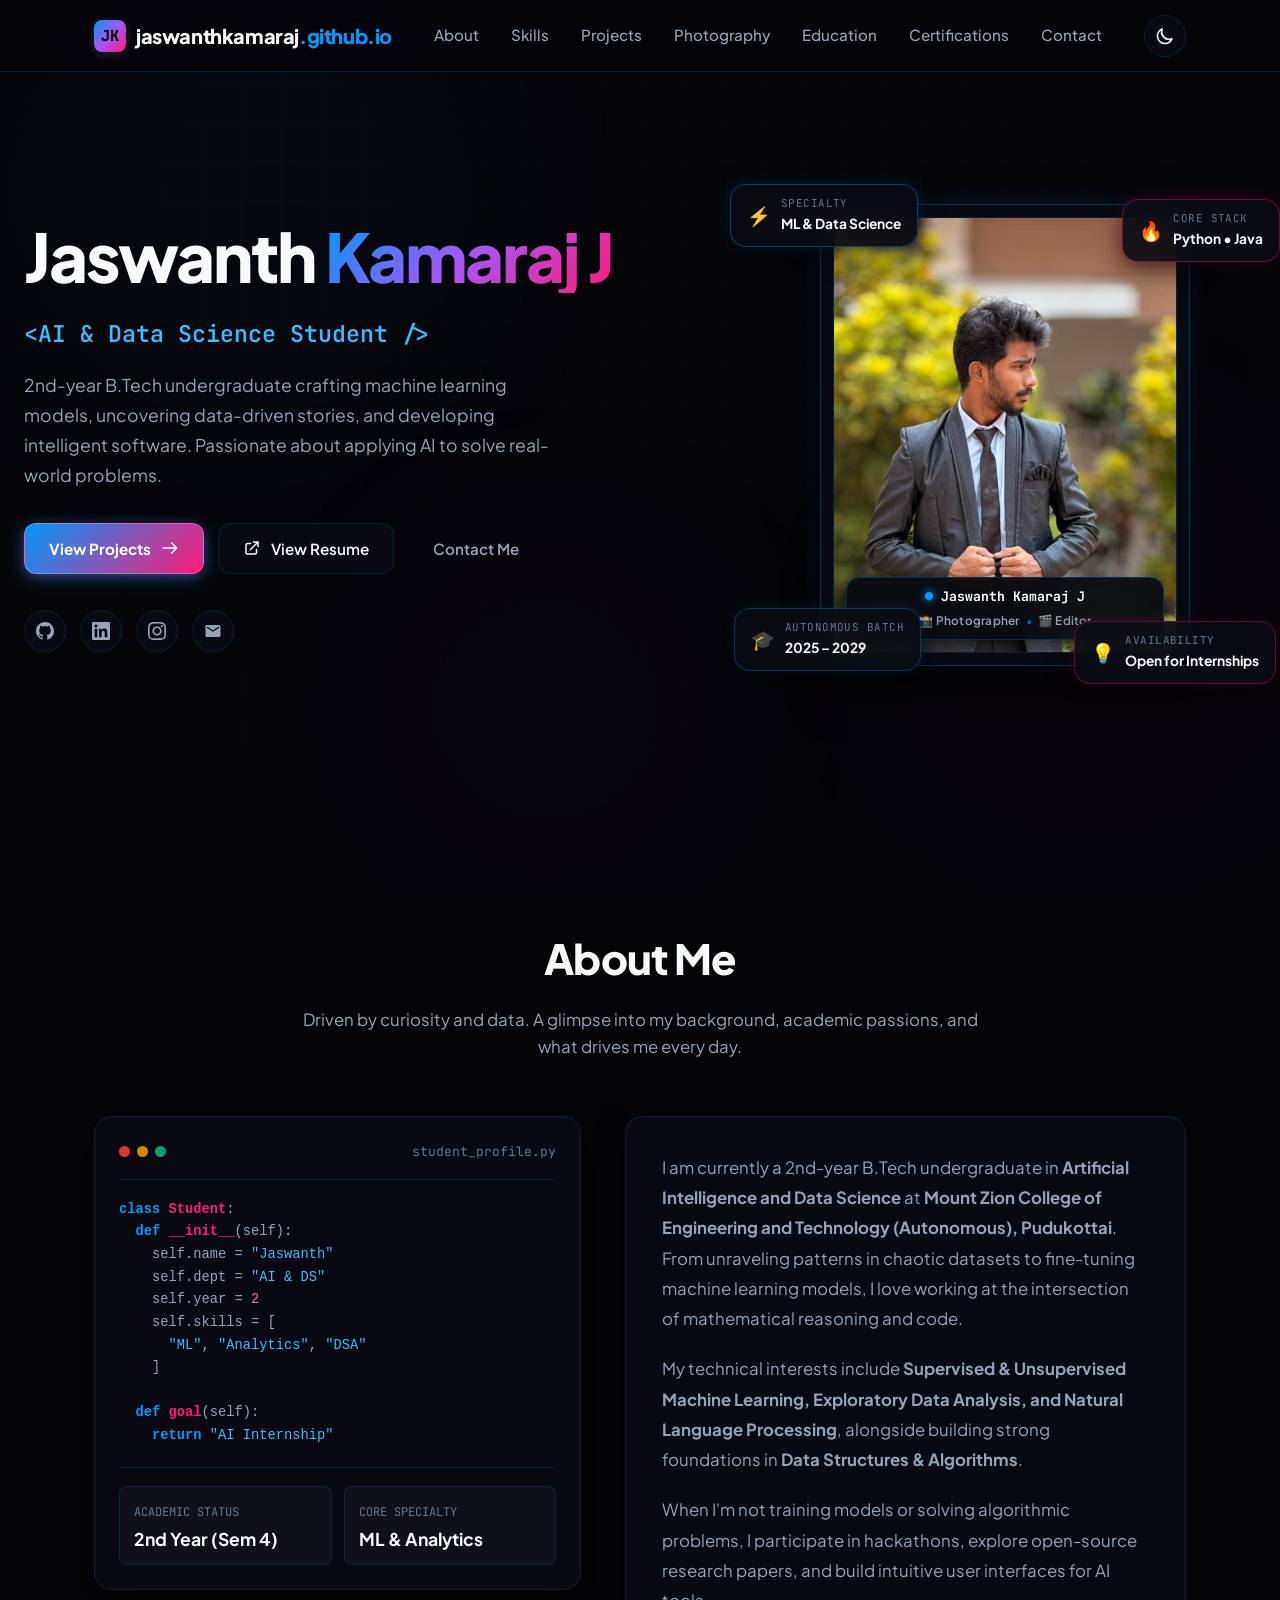
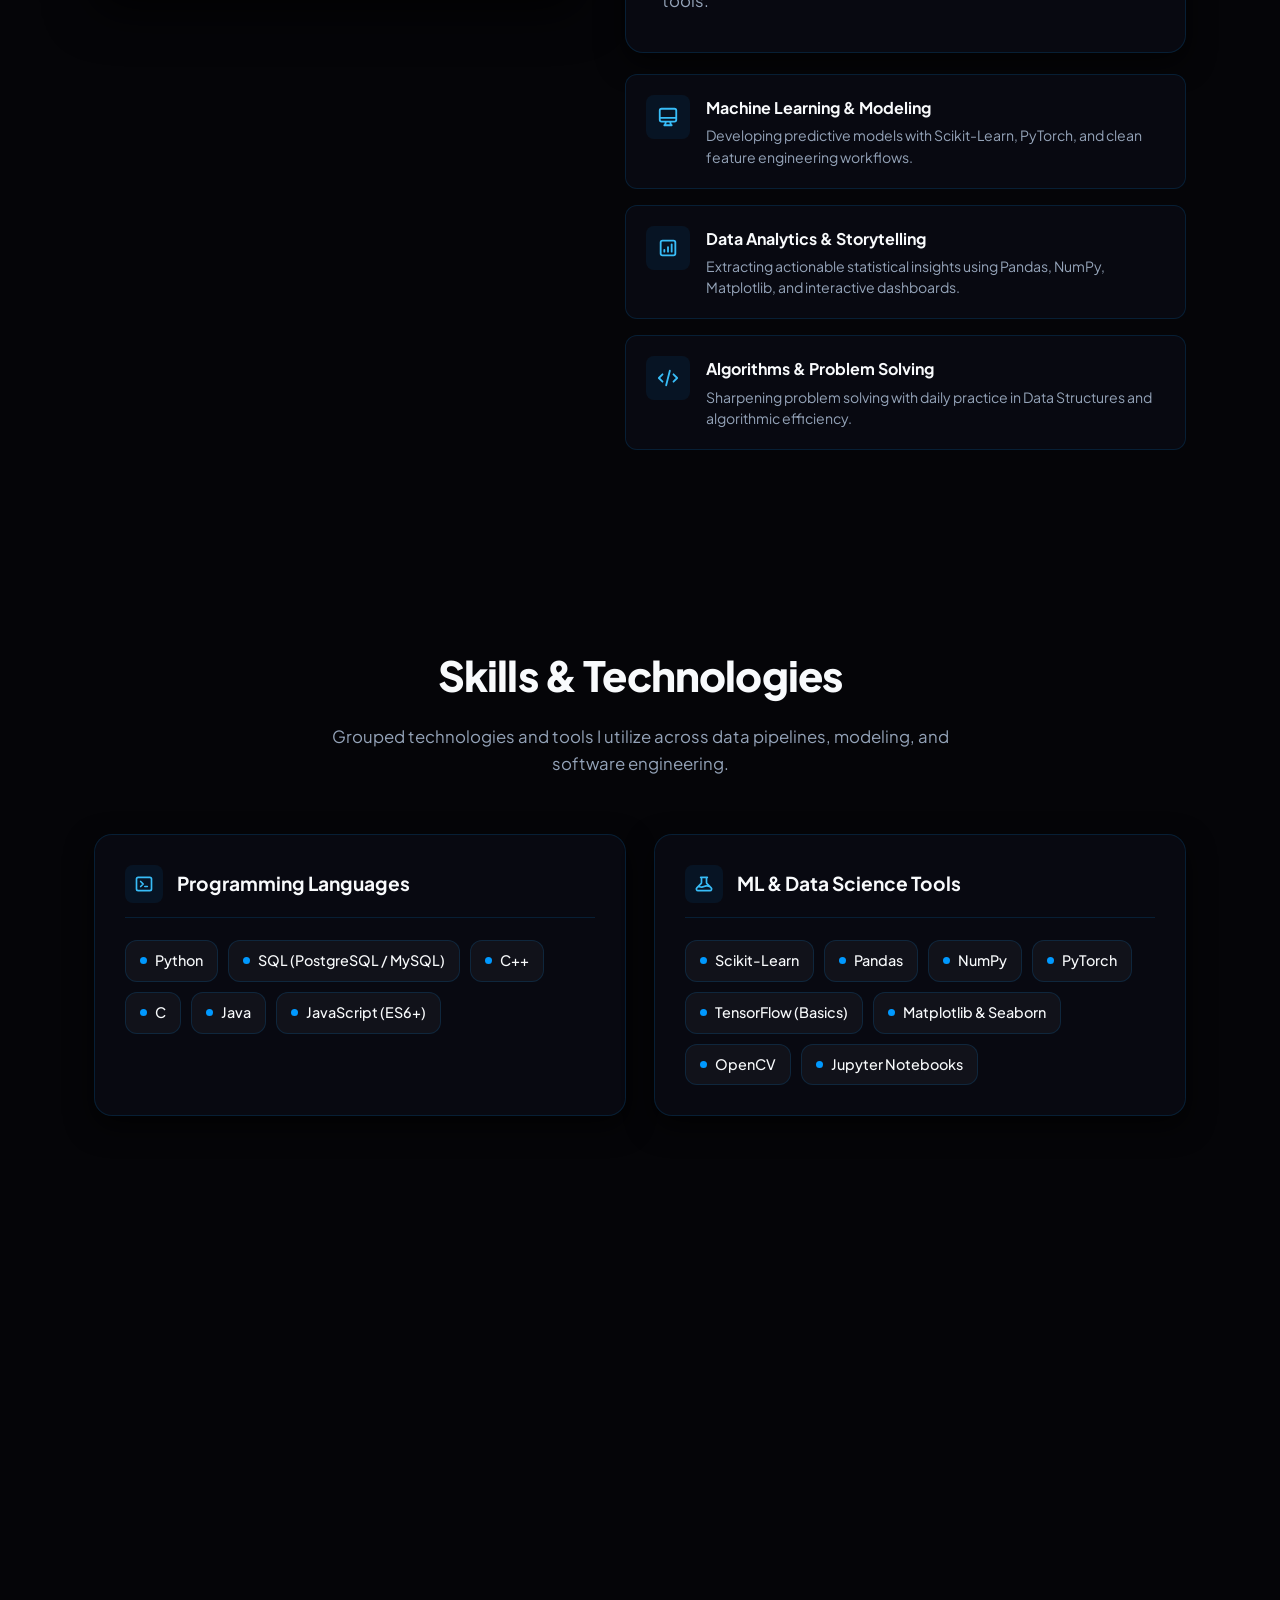
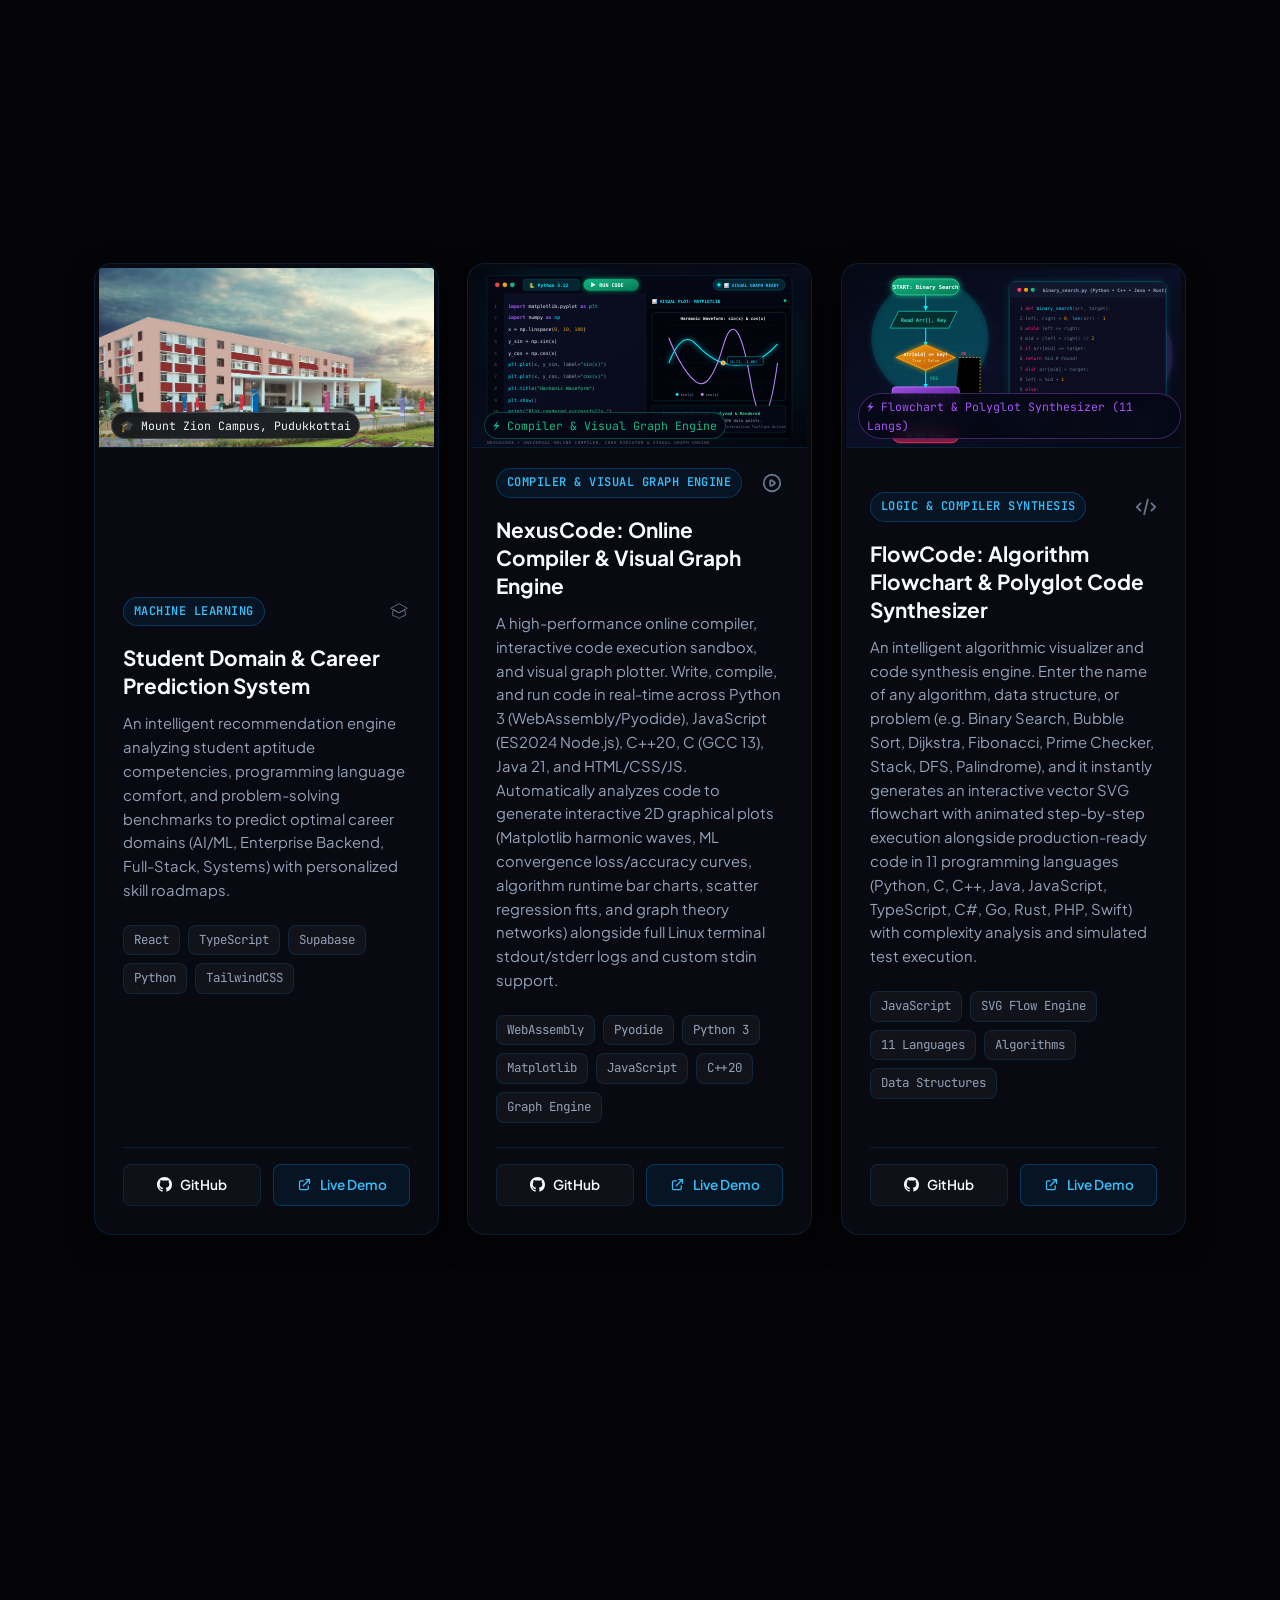
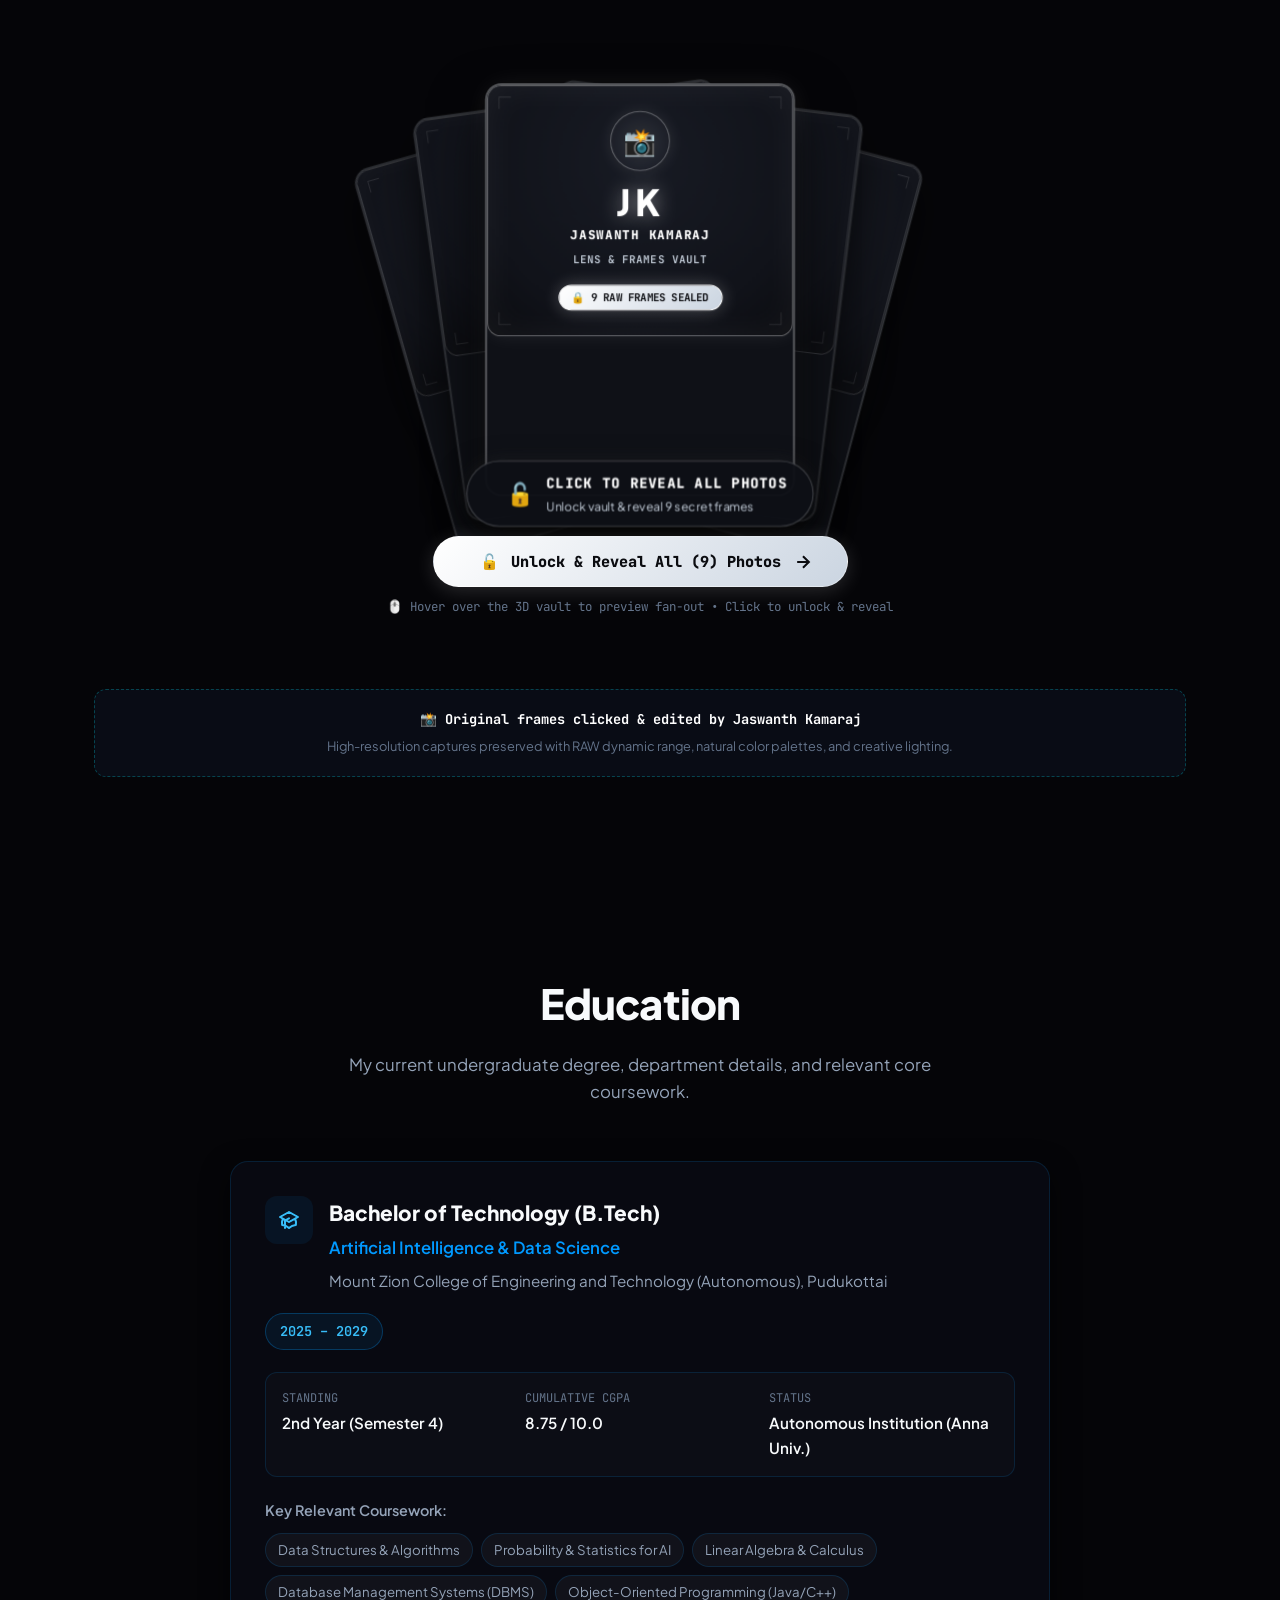
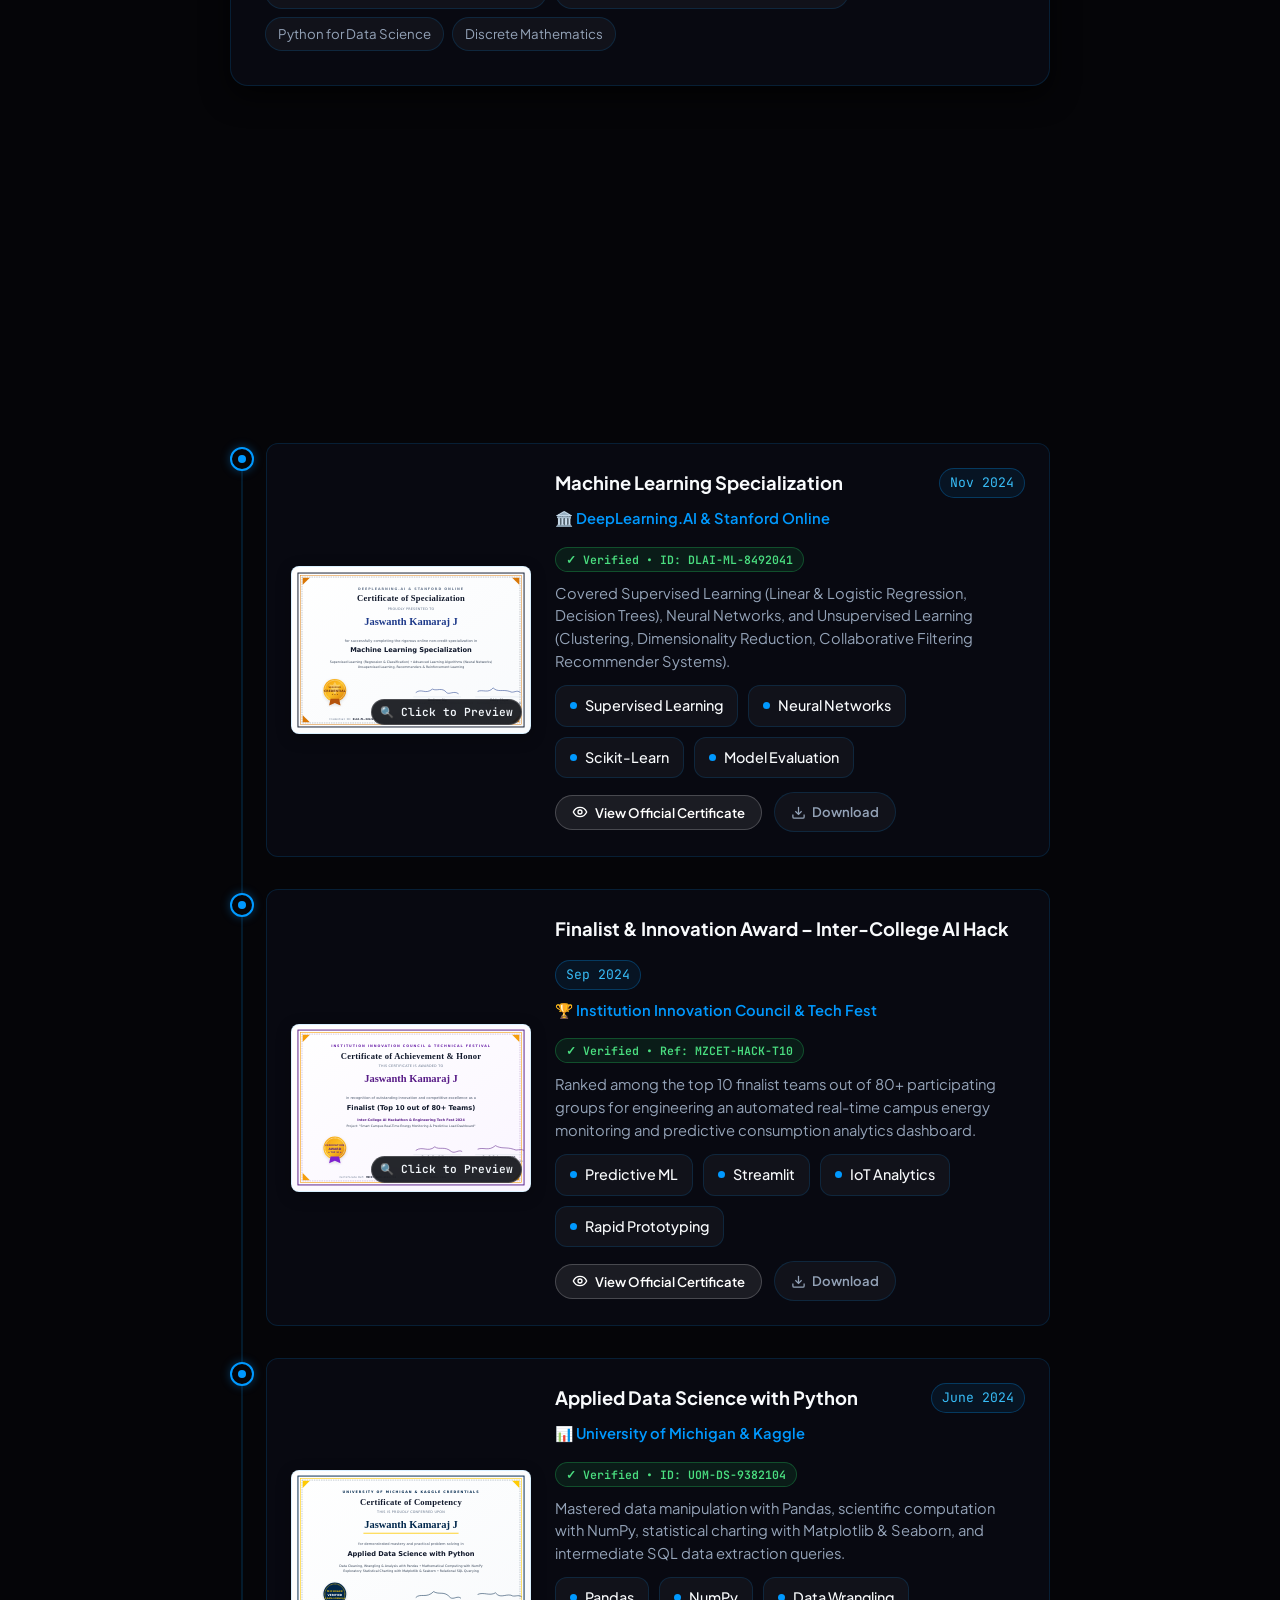
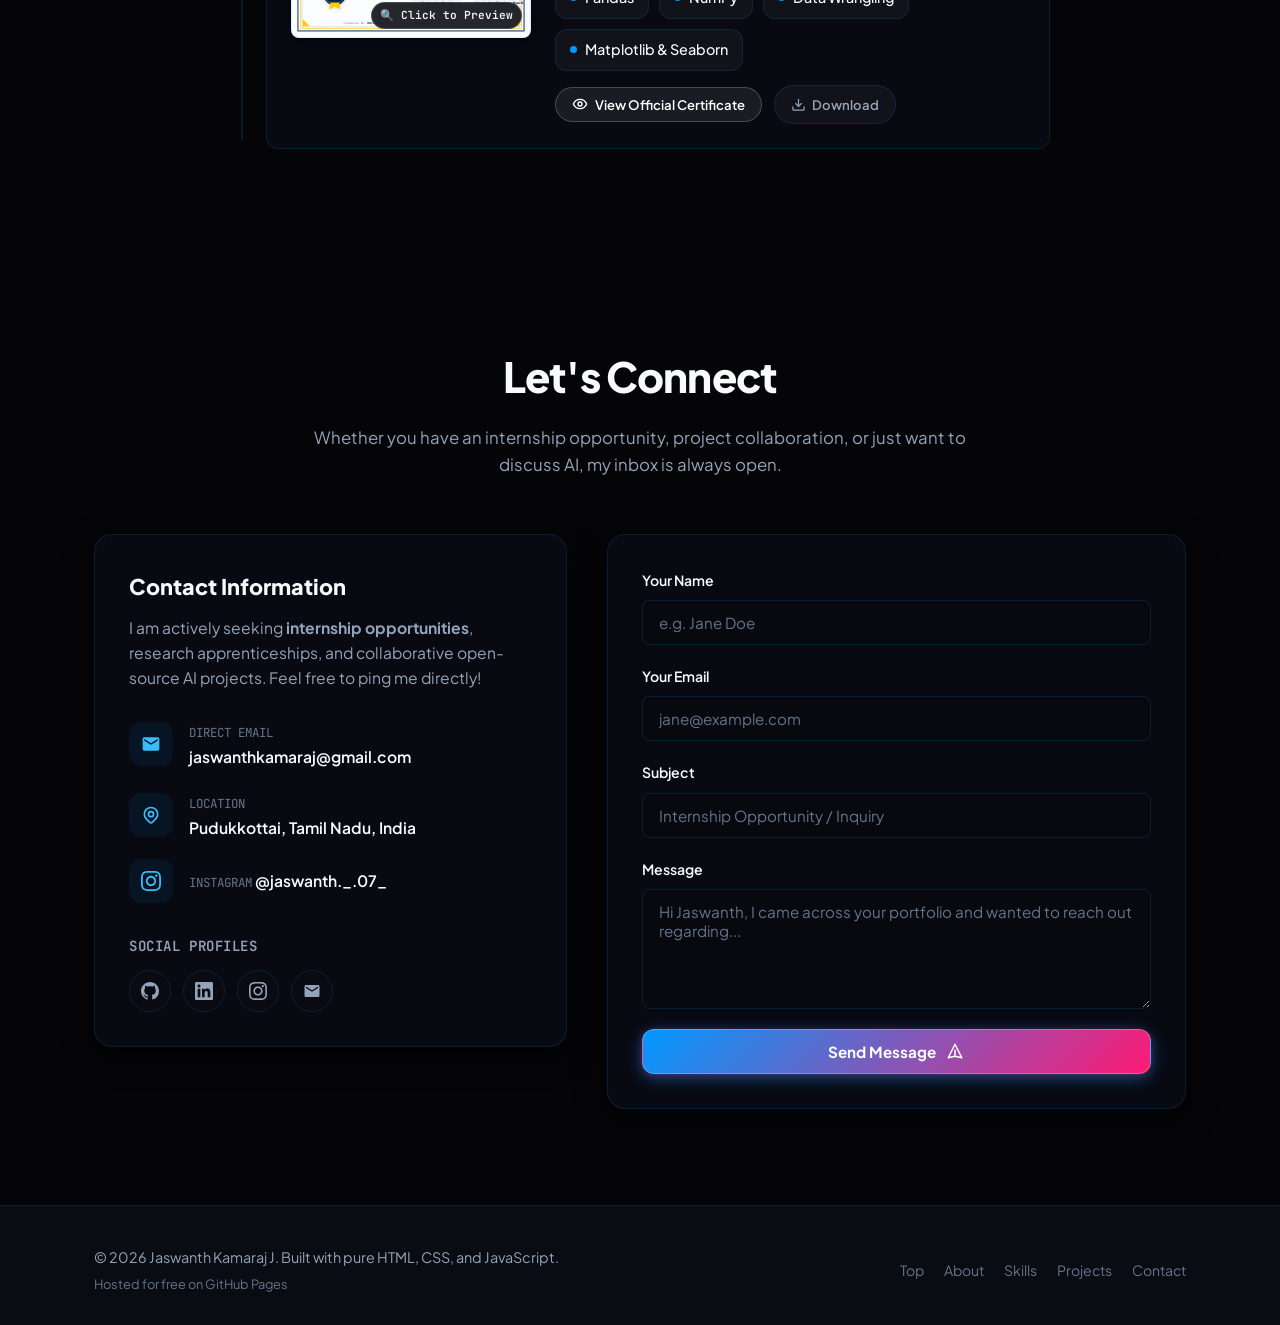
==== commit de6781d5: "Update theme to Jet Black, Cerulean Blue, and Neon Rose triad; complete multi-format graph export su" ====
--- a/index.html
+++ b/index.html
@@ -40,7 +40,7 @@
   <link href="https://fonts.googleapis.com/css2?family=JetBrains+Mono:wght@400;500;600&family=Plus+Jakarta+Sans:wght@400;500;600;700;800&display=swap" rel="stylesheet">
 
   <!-- Custom Stylesheet -->
-  <link rel="stylesheet" href="style.css?v=3.0">
+  <link rel="stylesheet" href="style.css?v=5.0">
 </head>
 <body>
 
@@ -194,7 +194,7 @@
               <span class="badge-icon">🔥</span>
               <div class="badge-content">
                 <span class="badge-sub">Core Stack</span>
-                <span class="badge-main">Python &amp; Java</span>
+                <span class="badge-main">Python • Java</span>
               </div>
             </div>
 
--- a/style.css
+++ b/style.css
@@ -8,39 +8,43 @@
    1. CSS VARIABLES & DESIGN TOKENS
    ------------------------------------------------------------------- */
 :root {
-  /* Stealth Charcoal & Titanium (Apple Minimalist Edition) */
-  --bg-primary: #0b0c10;
-  --bg-secondary: #12141a;
-  --bg-card: rgba(18, 20, 26, 0.76);
-  --bg-card-hover: rgba(26, 29, 38, 0.9);
-  --bg-input: rgba(15, 17, 23, 0.95);
-  --bg-glass: rgba(11, 12, 16, 0.85);
+  /* Jet Black, Cerulean Blue & Neon Rose Edition */
+  --bg-primary: #050508;
+  --bg-secondary: #0a0c14;
+  --bg-card: rgba(10, 12, 20, 0.82);
+  --bg-card-hover: rgba(16, 20, 32, 0.94);
+  --bg-input: rgba(8, 10, 16, 0.96);
+  --bg-glass: rgba(5, 5, 8, 0.90);
 
   --text-primary: #f8fafc;
   --text-secondary: #94a3b8;
   --text-muted: #64748b;
 
-  /* Accent & Gradients: Titanium Platinum & Refined Silver (Monochrome Elegance) */
-  --accent-cyan: #e2e8f0;       /* Titanium Platinum / Crisp Pure Silver */
-  --accent-indigo: #94a3b8;     /* Cool Silver Slate */
-  --accent-violet: #cbd5e1;     /* Refined Silver */
-  --accent-gradient: linear-gradient(135deg, #ffffff 0%, #cbd5e1 50%, #94a3b8 100%);
-  --accent-gradient-alt: linear-gradient(135deg, #f8fafc 0%, #cbd5e1 60%, #64748b 100%);
-  --accent-glow: rgba(255, 255, 255, 0.12);
-  --accent-glow-subtle: rgba(255, 255, 255, 0.08);
-
-  --border-color: rgba(255, 255, 255, 0.08);
-  --border-color-hover: rgba(255, 255, 255, 0.25);
-  --border-color-pink: rgba(255, 255, 255, 0.14);
-
-  --badge-bg: rgba(255, 255, 255, 0.05);
-  --badge-text: #f1f5f9;
-  --badge-border: rgba(255, 255, 255, 0.14);
-
-  --shadow-sm: 0 4px 16px rgba(0, 0, 0, 0.35);
-  --shadow-md: 0 10px 28px rgba(0, 0, 0, 0.45);
-  --shadow-lg: 0 20px 48px rgba(0, 0, 0, 0.6);
-  --shadow-glow: 0 0 25px rgba(255, 255, 255, 0.08);
+  /* Accent & Gradients: Electric Cerulean Blue & High-Voltage Neon Rose */
+  --accent-cyan: #0099ff;       /* Cerulean Blue */
+  --accent-rose: #ff1a75;       /* Neon Rose */
+  --accent-indigo: #0080d9;     /* Deep Cerulean */
+  --accent-violet: #ff2a85;     /* Hot Neon Rose */
+  --accent-gradient: linear-gradient(135deg, #0099ff 0%, #a855f7 50%, #ff1a75 100%);
+  --accent-gradient-alt: linear-gradient(135deg, #ff1a75 0%, #0099ff 100%);
+  --accent-gradient-cerulean: linear-gradient(135deg, #0099ff 0%, #38bdf8 100%);
+  --accent-gradient-rose: linear-gradient(135deg, #ff1a75 0%, #fb7185 100%);
+  --accent-glow: rgba(0, 153, 255, 0.35);
+  --accent-glow-subtle: rgba(0, 153, 255, 0.16);
+  --accent-glow-rose: rgba(255, 26, 117, 0.35);
+
+  --border-color: rgba(0, 153, 255, 0.15);
+  --border-color-hover: rgba(0, 153, 255, 0.45);
+  --border-color-pink: rgba(255, 26, 117, 0.4);
+
+  --badge-bg: rgba(0, 153, 255, 0.08);
+  --badge-text: #38bdf8;
+  --badge-border: rgba(0, 153, 255, 0.28);
+
+  --shadow-sm: 0 4px 16px rgba(0, 0, 0, 0.55);
+  --shadow-md: 0 10px 28px rgba(0, 0, 0, 0.68);
+  --shadow-lg: 0 20px 48px rgba(0, 0, 0, 0.82);
+  --shadow-glow: 0 0 25px rgba(0, 153, 255, 0.28);
 
   /* Typography */
   --font-main: 'Plus Jakarta Sans', -apple-system, BlinkMacSystemFont, 'Segoe UI', Roboto, sans-serif;
@@ -59,37 +63,39 @@
   --transition-normal: 0.3s cubic-bezier(0.16, 1, 0.3, 1);
 }
 
-/* Light Theme Variables (Apple Daylight Titanium Edition) */
+/* Light Theme Variables */
 [data-theme="light"] {
   --bg-primary: #f8fafc;
   --bg-secondary: #f1f5f9;
   --bg-card: rgba(255, 255, 255, 0.95);
   --bg-card-hover: #ffffff;
   --bg-input: #ffffff;
-  --bg-glass: rgba(248, 250, 252, 0.9);
-
-  --text-primary: #0f172a;
+  --bg-glass: rgba(248, 250, 252, 0.92);
+
+  --text-primary: #050508;
   --text-secondary: #475569;
   --text-muted: #64748b;
 
-  --accent-cyan: #0f172a;
-  --accent-indigo: #334155;
-  --accent-violet: #64748b;
-  --accent-gradient: linear-gradient(135deg, #0f172a 0%, #334155 50%, #64748b 100%);
-  --accent-glow: rgba(15, 23, 42, 0.12);
-  --accent-glow-subtle: rgba(15, 23, 42, 0.06);
-
-  --border-color: rgba(15, 23, 42, 0.08);
-  --border-color-hover: rgba(15, 23, 42, 0.22);
-
-  --badge-bg: rgba(15, 23, 42, 0.05);
-  --badge-text: #0f172a;
-  --badge-border: rgba(15, 23, 42, 0.14);
-
-  --shadow-sm: 0 2px 10px rgba(15, 23, 42, 0.04);
-  --shadow-md: 0 8px 24px -4px rgba(15, 23, 42, 0.08);
-  --shadow-lg: 0 16px 36px -6px rgba(15, 23, 42, 0.12);
-  --shadow-glow: 0 0 25px rgba(15, 23, 42, 0.08);
+  --accent-cyan: #0077cc;
+  --accent-rose: #e11d48;
+  --accent-indigo: #005599;
+  --accent-violet: #d81b60;
+  --accent-gradient: linear-gradient(135deg, #0077cc 0%, #9333ea 50%, #e11d48 100%);
+  --accent-glow: rgba(0, 119, 204, 0.18);
+  --accent-glow-subtle: rgba(0, 119, 204, 0.08);
+  --accent-glow-rose: rgba(225, 29, 72, 0.18);
+
+  --border-color: rgba(0, 119, 204, 0.12);
+  --border-color-hover: rgba(0, 119, 204, 0.35);
+
+  --badge-bg: rgba(0, 119, 204, 0.08);
+  --badge-text: #0077cc;
+  --badge-border: rgba(0, 119, 204, 0.22);
+
+  --shadow-sm: 0 2px 10px rgba(5, 5, 8, 0.04);
+  --shadow-md: 0 8px 24px -4px rgba(5, 5, 8, 0.08);
+  --shadow-lg: 0 16px 36px -6px rgba(5, 5, 8, 0.12);
+  --shadow-glow: 0 0 25px rgba(0, 119, 204, 0.1);
 }
 
 /* -------------------------------------------------------------------
@@ -135,47 +141,46 @@
 .aurora-orb {
   position: absolute;
   border-radius: 50%;
-  filter: blur(110px);
-  opacity: 0.18;
+  filter: blur(120px);
   will-change: transform;
 }
 
 .aurora-orb-1 {
-  width: 650px;
-  height: 650px;
+  width: 680px;
+  height: 680px;
   top: -150px;
   left: -100px;
-  background: radial-gradient(circle, rgba(255, 255, 255, 0.08) 0%, rgba(148, 163, 184, 0.03) 50%, transparent 70%);
+  background: radial-gradient(circle, rgba(0, 153, 255, 0.24) 0%, rgba(0, 102, 204, 0.08) 50%, transparent 70%);
   animation: auroraDrift1 26s ease-in-out infinite alternate;
-  opacity: 0.16;
+  opacity: 0.22;
 }
 
 .aurora-orb-2 {
-  width: 600px;
-  height: 600px;
+  width: 620px;
+  height: 620px;
   top: 35%;
   right: -120px;
-  background: radial-gradient(circle, rgba(203, 213, 225, 0.06) 0%, rgba(100, 116, 139, 0.02) 45%, transparent 70%);
+  background: radial-gradient(circle, rgba(255, 26, 117, 0.20) 0%, rgba(168, 85, 247, 0.06) 45%, transparent 70%);
   animation: auroraDrift2 30s ease-in-out infinite alternate;
-  opacity: 0.14;
+  opacity: 0.20;
 }
 
 .aurora-orb-3 {
-  width: 550px;
-  height: 550px;
+  width: 580px;
+  height: 580px;
   bottom: -100px;
   left: 20%;
-  background: radial-gradient(circle, rgba(255, 255, 255, 0.05) 0%, transparent 70%);
+  background: radial-gradient(circle, rgba(0, 153, 255, 0.16) 0%, rgba(255, 26, 117, 0.10) 40%, transparent 70%);
   animation: auroraDrift3 28s ease-in-out infinite alternate;
-  opacity: 0.12;
+  opacity: 0.18;
 }
 
 .cosmic-grid-overlay {
   position: absolute;
   inset: 0;
-  background-image: linear-gradient(rgba(255, 255, 255, 0.02) 1px, transparent 1px), linear-gradient(90deg, rgba(255, 255, 255, 0.02) 1px, transparent 1px);
+  background-image: linear-gradient(rgba(0, 153, 255, 0.035) 1px, transparent 1px), linear-gradient(90deg, rgba(0, 153, 255, 0.035) 1px, transparent 1px);
   background-size: 40px 40px;
-  opacity: 0.55;
+  opacity: 0.7;
   mask-image: radial-gradient(circle at 50% 35%, black 45%, transparent 95%);
   -webkit-mask-image: radial-gradient(circle at 50% 35%, black 45%, transparent 95%);
 }
@@ -305,8 +310,8 @@
   border-radius: inherit;
   background: radial-gradient(
     600px circle at var(--mouse-x, -999px) var(--mouse-y, -999px),
-    rgba(255, 255, 255, 0.05),
-    rgba(203, 213, 225, 0.02) 40%,
+    rgba(0, 153, 255, 0.08),
+    rgba(255, 26, 117, 0.04) 40%,
     transparent 75%
   );
   opacity: 0;
@@ -324,8 +329,8 @@
   padding: 1px;
   background: radial-gradient(
     400px circle at var(--mouse-x, -999px) var(--mouse-y, -999px),
-    rgba(255, 255, 255, 0.55),
-    rgba(148, 163, 184, 0.25) 40%,
+    rgba(0, 153, 255, 0.75),
+    rgba(255, 26, 117, 0.55) 45%,
     transparent 70%
   );
   -webkit-mask: linear-gradient(#fff 0 0) content-box, linear-gradient(#fff 0 0);
@@ -655,18 +660,18 @@
 }
 
 .btn-primary {
-  background: linear-gradient(135deg, #ffffff 0%, #e2e8f0 100%);
-  color: #0b0c10;
+  background: linear-gradient(135deg, #0099ff 0%, #ff1a75 100%);
+  color: #ffffff;
   font-weight: 700;
-  box-shadow: 0 4px 16px rgba(255, 255, 255, 0.12), 0 2px 4px rgba(0, 0, 0, 0.4);
-  border: 1px solid rgba(255, 255, 255, 0.35);
+  box-shadow: 0 4px 18px rgba(0, 153, 255, 0.4), 0 2px 10px rgba(255, 26, 117, 0.3);
+  border: 1px solid rgba(255, 255, 255, 0.25);
 }
 
 .btn-primary:hover {
-  background: #ffffff;
-  color: #000000;
+  background: linear-gradient(135deg, #00aaff 0%, #ff3388 100%);
+  color: #ffffff;
   transform: translateY(-2px);
-  box-shadow: 0 8px 24px rgba(255, 255, 255, 0.22);
+  box-shadow: 0 8px 26px rgba(0, 153, 255, 0.55), 0 4px 16px rgba(255, 26, 117, 0.4);
 }
 
 .btn-primary:hover svg {
@@ -684,6 +689,7 @@
   background: var(--bg-card-hover);
   border-color: var(--border-color-hover);
   transform: translateY(-2px);
+  box-shadow: 0 4px 16px var(--accent-glow-subtle);
 }
 
 .btn-secondary:hover svg {
@@ -697,12 +703,13 @@
 }
 
 .btn-ghost:hover {
-  color: var(--text-primary);
-  background: rgba(255, 255, 255, 0.05);
+  color: #ffffff;
+  background: rgba(0, 153, 255, 0.08);
+  border-color: rgba(0, 153, 255, 0.2);
 }
 
 [data-theme="light"] .btn-ghost:hover {
-  background: rgba(0, 0, 0, 0.05);
+  background: rgba(0, 119, 204, 0.08);
 }
 
 /* Social Icon Row */
@@ -732,10 +739,10 @@
 
 .social-link:hover {
   color: #ffffff;
-  border-color: rgba(255, 255, 255, 0.35);
-  background: rgba(255, 255, 255, 0.08);
+  border-color: var(--accent-cyan);
+  background: rgba(0, 153, 255, 0.12);
   transform: translateY(-3px);
-  box-shadow: 0 6px 16px rgba(255, 255, 255, 0.1);
+  box-shadow: 0 6px 18px rgba(0, 153, 255, 0.35);
 }
 
 /* Interactive AI Terminal Card (Hero Right Graphic) */
@@ -759,16 +766,16 @@
   border-radius: 24px;
   padding: 12px;
   background: var(--bg-card);
-  border: 1px solid rgba(255, 255, 255, 0.12);
-  box-shadow: 0 20px 50px rgba(0, 0, 0, 0.7), 0 0 0 1px rgba(255, 255, 255, 0.05);
+  border: 1px solid rgba(0, 153, 255, 0.28);
+  box-shadow: 0 20px 50px rgba(0, 0, 0, 0.8), 0 0 25px rgba(0, 153, 255, 0.15);
   transform-style: preserve-3d;
   transition: transform 0.2s cubic-bezier(0.16, 1, 0.3, 1), box-shadow 0.3s ease, border-color 0.3s ease;
   will-change: transform;
 }
 
 .showcase-portrait-card:hover {
-  border-color: rgba(255, 255, 255, 0.28);
-  box-shadow: 0 28px 65px rgba(0, 0, 0, 0.85), 0 0 25px rgba(255, 255, 255, 0.08);
+  border-color: rgba(255, 26, 117, 0.5);
+  box-shadow: 0 28px 65px rgba(0, 0, 0, 0.9), 0 0 35px rgba(255, 26, 117, 0.25);
 }
 
 .showcase-photo-frame {
@@ -777,8 +784,8 @@
   aspect-ratio: 3 / 3.8;
   border-radius: 18px;
   overflow: hidden;
-  background: #0b0c10;
-  border: 1px solid rgba(255, 255, 255, 0.1);
+  background: #050508;
+  border: 1px solid rgba(0, 153, 255, 0.18);
 }
 
 .showcase-portrait-img {
@@ -794,15 +801,15 @@
   transform: scale(1.03);
 }
 
-/* Futuristic Titanium Shimmer */
+/* Futuristic Cerulean/Rose Shimmer */
 .cyber-scanline {
   position: absolute;
   top: -100%;
   left: 0;
   width: 100%;
   height: 45%;
-  background: linear-gradient(180deg, transparent 0%, rgba(255, 255, 255, 0.06) 50%, transparent 100%);
-  opacity: 0.35;
+  background: linear-gradient(180deg, transparent 0%, rgba(0, 153, 255, 0.18) 50%, rgba(255, 26, 117, 0.12) 80%, transparent 100%);
+  opacity: 0.55;
   pointer-events: none;
   animation: scanlineSweep 5.5s ease-in-out infinite;
 }
@@ -823,10 +830,10 @@
 }
 
 .showcase-caption {
-  background: rgba(14, 16, 22, 0.94);
+  background: rgba(8, 10, 16, 0.94);
   backdrop-filter: blur(16px);
   -webkit-backdrop-filter: blur(16px);
-  border: 1px solid rgba(255, 255, 255, 0.14);
+  border: 1px solid rgba(0, 153, 255, 0.25);
   padding: 8px 16px;
   border-radius: 14px;
   display: flex;
@@ -834,7 +841,7 @@
   align-items: center;
   justify-content: center;
   gap: 4px;
-  box-shadow: 0 8px 24px rgba(0, 0, 0, 0.6);
+  box-shadow: 0 8px 24px rgba(0, 0, 0, 0.7);
   transition: all 0.3s ease;
 }
 
@@ -855,12 +862,12 @@
   font-family: var(--font-sans);
   font-size: 0.74rem;
   font-weight: 600;
-  color: #cbd5e1;
+  color: #94a3b8;
   letter-spacing: 0.02em;
 }
 
 .showcase-caption-roles .role-dot {
-  color: rgba(255, 255, 255, 0.4);
+  color: rgba(0, 153, 255, 0.6);
   font-size: 0.65rem;
 }
 
@@ -868,8 +875,8 @@
   width: 8px;
   height: 8px;
   border-radius: 50%;
-  background: #22c55e;
-  box-shadow: 0 0 8px #22c55e;
+  background: var(--accent-cyan);
+  box-shadow: 0 0 10px var(--accent-cyan);
   animation: pulseNeon 2s infinite;
 }
 
@@ -884,23 +891,22 @@
   display: flex;
   align-items: center;
   gap: 10px;
-  background: rgba(18, 20, 26, 0.88);
+  background: rgba(10, 12, 20, 0.9);
   backdrop-filter: blur(16px);
   -webkit-backdrop-filter: blur(16px);
-  border: 1px solid rgba(255, 255, 255, 0.12);
+  border: 1px solid var(--border-color);
   padding: 10px 16px;
   border-radius: 16px;
   z-index: 10;
   pointer-events: auto;
-  box-shadow: 0 8px 24px rgba(0, 0, 0, 0.5);
+  box-shadow: 0 8px 24px rgba(0, 0, 0, 0.6);
   transition: transform 0.3s ease, border-color 0.3s ease, box-shadow 0.3s ease;
   white-space: nowrap;
 }
 
 .floating-badge:hover {
   transform: translateY(-4px) scale(1.04);
-  border-color: rgba(255, 255, 255, 0.35);
-  box-shadow: 0 12px 30px rgba(0, 0, 0, 0.65), 0 0 20px rgba(255, 255, 255, 0.08);
+  box-shadow: 0 12px 30px rgba(0, 0, 0, 0.75);
 }
 
 .badge-icon {
@@ -930,33 +936,53 @@
 .badge-top-left {
   top: 10px;
   left: -24px;
-  border-color: rgba(255, 255, 255, 0.14);
-  box-shadow: 0 8px 24px rgba(0, 0, 0, 0.5);
+  border-color: rgba(0, 153, 255, 0.35);
+  box-shadow: 0 8px 24px rgba(0, 0, 0, 0.6), 0 0 15px rgba(0, 153, 255, 0.2);
   animation: floatBadge1 5s ease-in-out infinite alternate;
+}
+
+.badge-top-left:hover {
+  border-color: var(--accent-cyan);
+  box-shadow: 0 12px 30px rgba(0, 0, 0, 0.75), 0 0 25px rgba(0, 153, 255, 0.4);
 }
 
 .badge-top-right {
   top: 25px;
   right: -24px;
-  border-color: rgba(255, 255, 255, 0.14);
-  box-shadow: 0 8px 24px rgba(0, 0, 0, 0.5);
+  border-color: rgba(255, 26, 117, 0.35);
+  box-shadow: 0 8px 24px rgba(0, 0, 0, 0.6), 0 0 15px rgba(255, 26, 117, 0.2);
   animation: floatBadge2 6s ease-in-out infinite alternate;
+}
+
+.badge-top-right:hover {
+  border-color: var(--accent-rose);
+  box-shadow: 0 12px 30px rgba(0, 0, 0, 0.75), 0 0 25px rgba(255, 26, 117, 0.4);
 }
 
 .badge-bottom-left {
   bottom: 25px;
   left: -20px;
-  border-color: rgba(255, 255, 255, 0.14);
-  box-shadow: 0 8px 24px rgba(0, 0, 0, 0.5);
+  border-color: rgba(0, 153, 255, 0.3);
+  box-shadow: 0 8px 24px rgba(0, 0, 0, 0.6), 0 0 12px rgba(0, 153, 255, 0.15);
   animation: floatBadge3 5.5s ease-in-out infinite alternate;
+}
+
+.badge-bottom-left:hover {
+  border-color: var(--accent-cyan);
+  box-shadow: 0 12px 30px rgba(0, 0, 0, 0.75), 0 0 20px rgba(0, 153, 255, 0.35);
 }
 
 .badge-bottom-right {
   bottom: 12px;
   right: -20px;
-  border-color: rgba(255, 255, 255, 0.14);
-  box-shadow: 0 8px 24px rgba(0, 0, 0, 0.5);
+  border-color: rgba(255, 26, 117, 0.3);
+  box-shadow: 0 8px 24px rgba(0, 0, 0, 0.6), 0 0 12px rgba(255, 26, 117, 0.15);
   animation: floatBadge4 6.5s ease-in-out infinite alternate;
+}
+
+.badge-bottom-right:hover {
+  border-color: var(--accent-rose);
+  box-shadow: 0 12px 30px rgba(0, 0, 0, 0.75), 0 0 20px rgba(255, 26, 117, 0.35);
 }
 
 @keyframes floatBadge1 {
@@ -1042,11 +1068,11 @@
   box-sizing: border-box;
 }
 
-.code-preview .keyword { color: #cbd5e1; font-weight: 600; }
-.code-preview .function { color: #f8fafc; font-weight: 600; }
-.code-preview .string { color: #94a3b8; }
+.code-preview .keyword { color: var(--accent-cyan); font-weight: 600; }
+.code-preview .function { color: var(--accent-rose); font-weight: 600; }
+.code-preview .string { color: #38bdf8; }
 .code-preview .comment { color: #64748b; font-style: italic; }
-.code-preview .number { color: #e2e8f0; }
+.code-preview .number { color: #fb7185; }
 
 .quick-stats-grid {
   display: grid;
